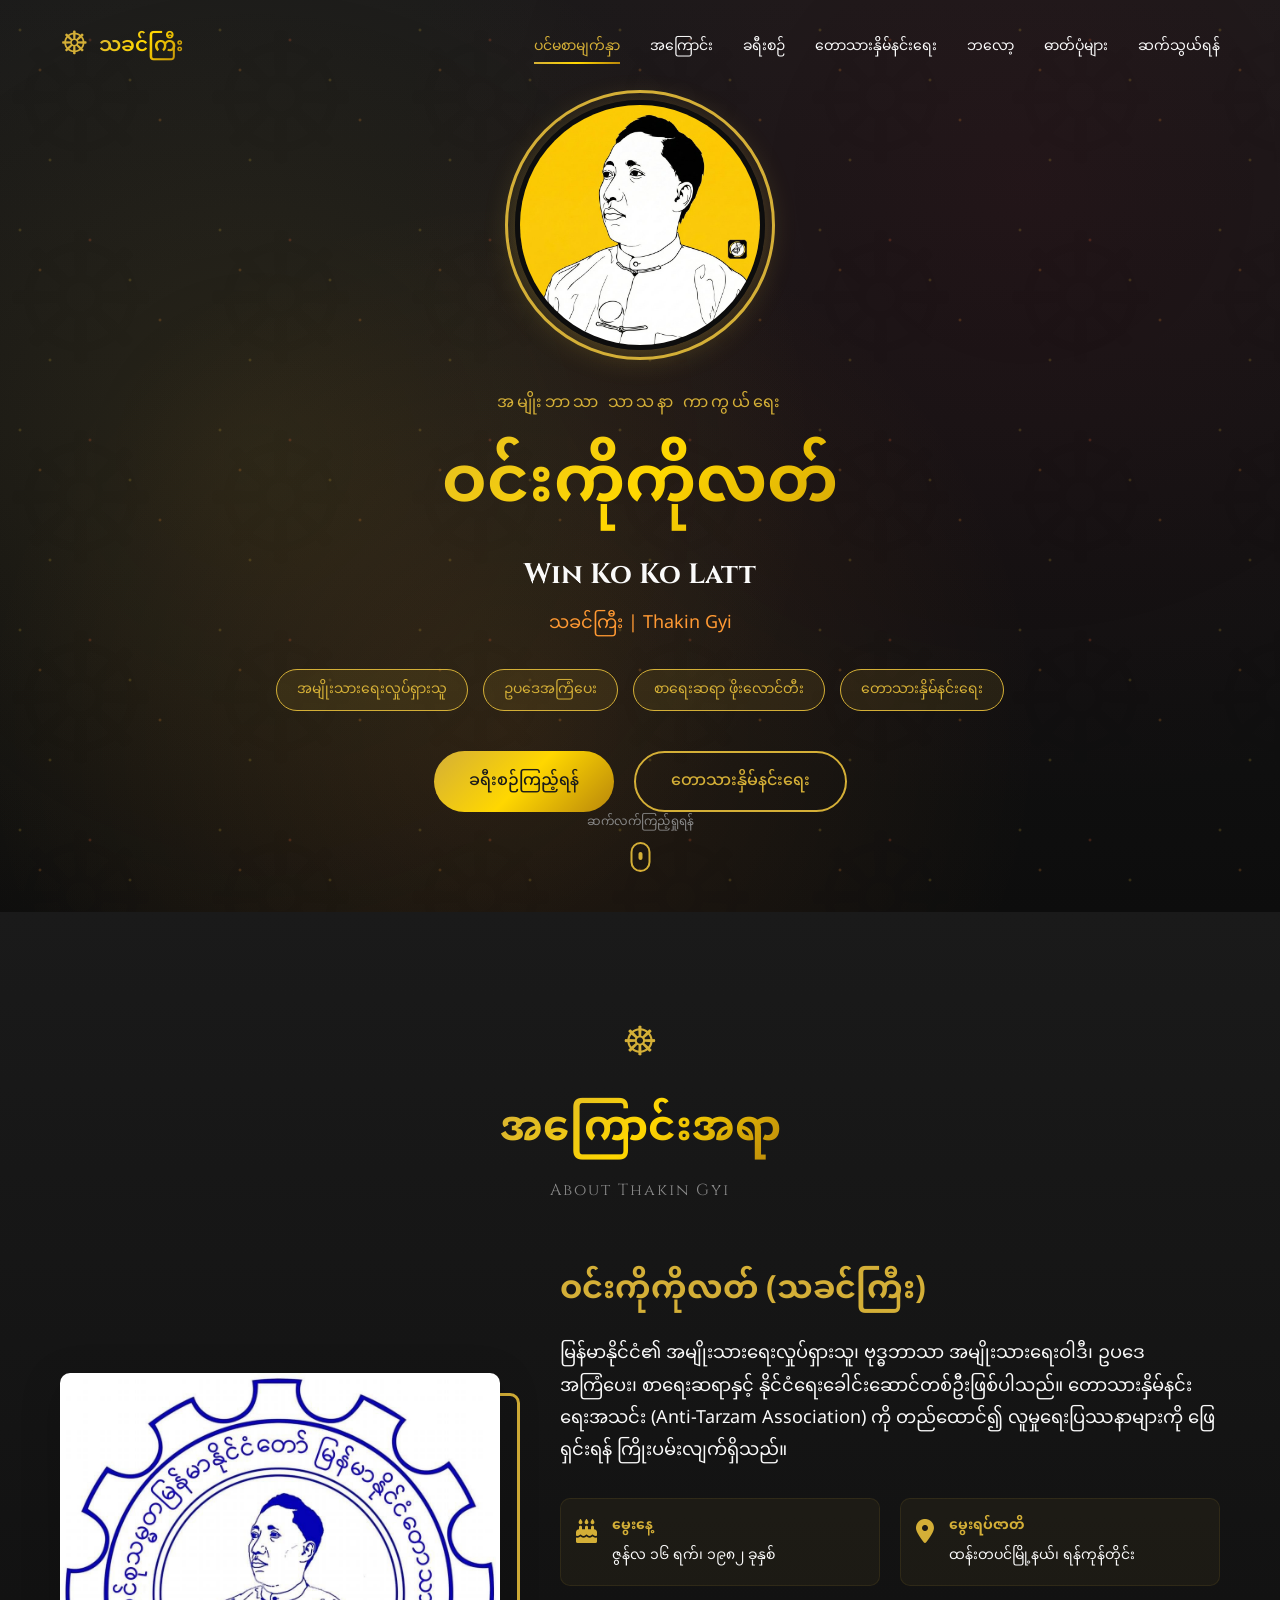
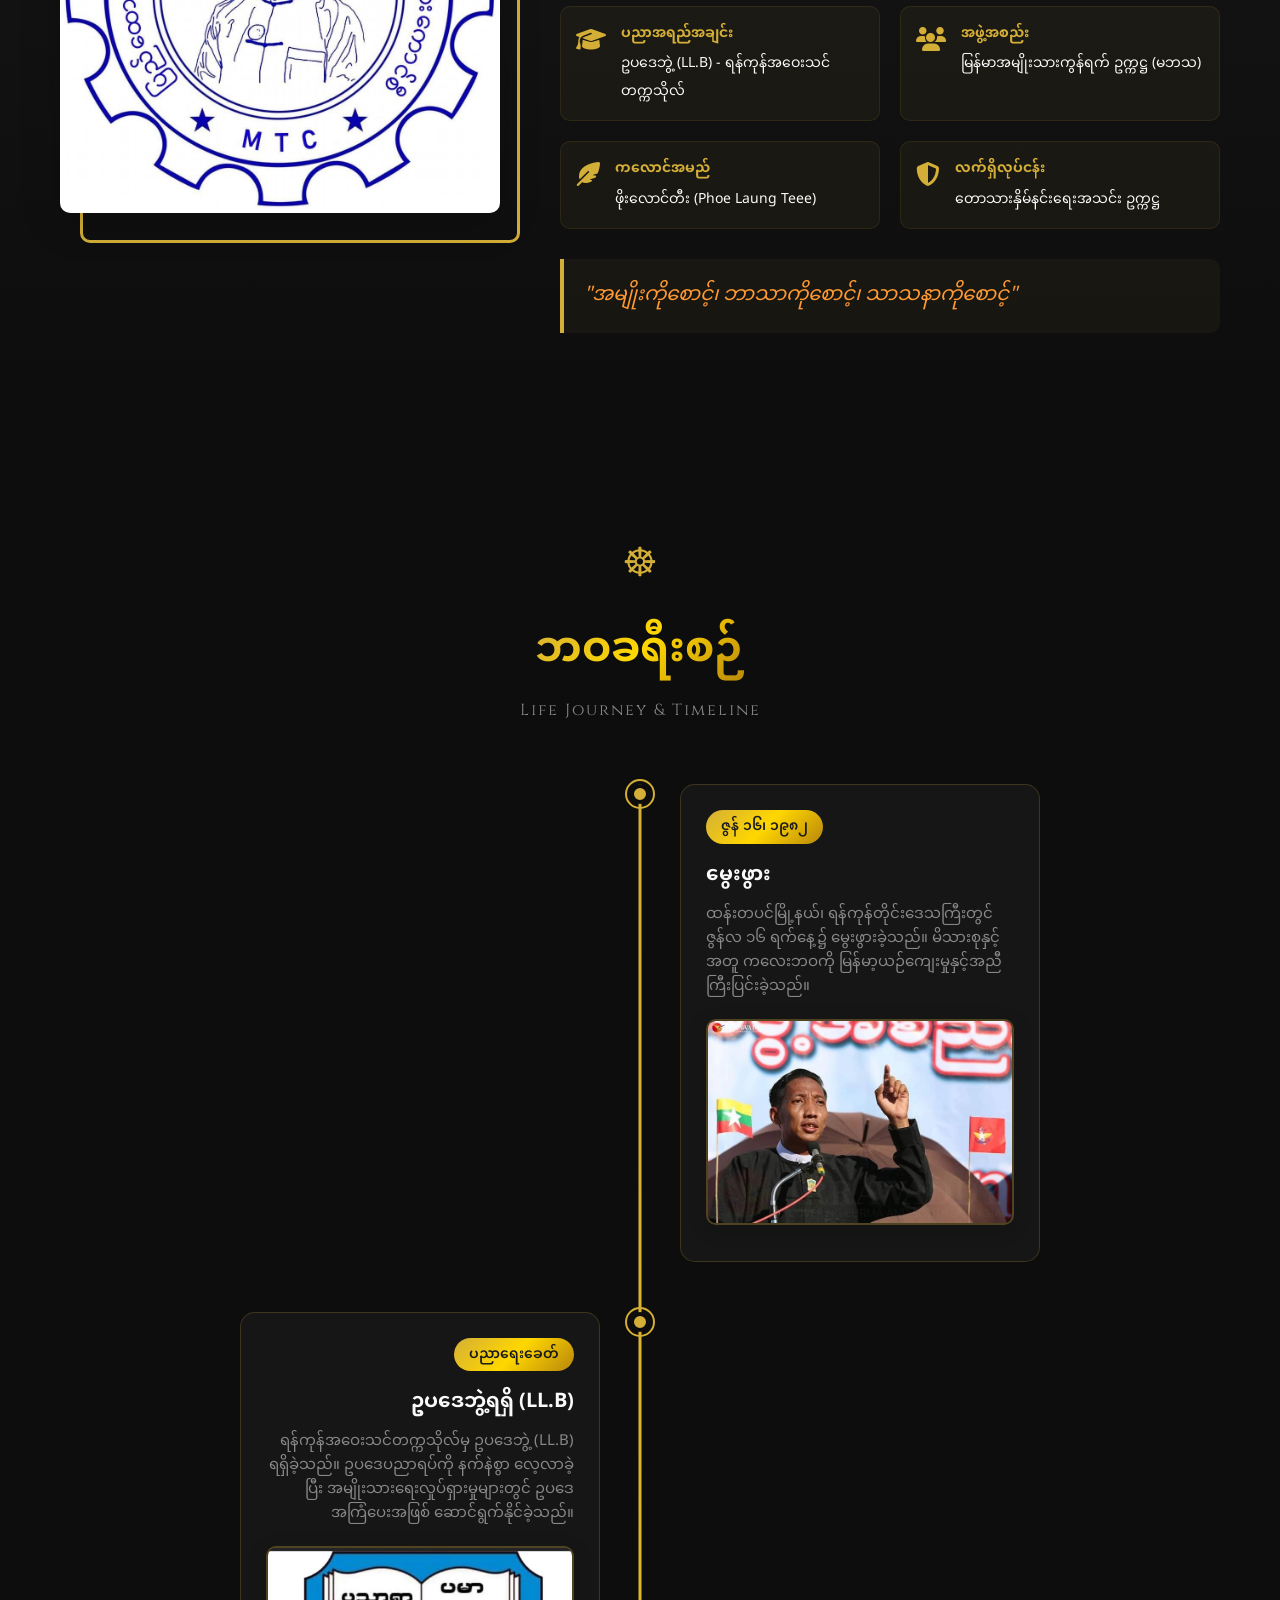
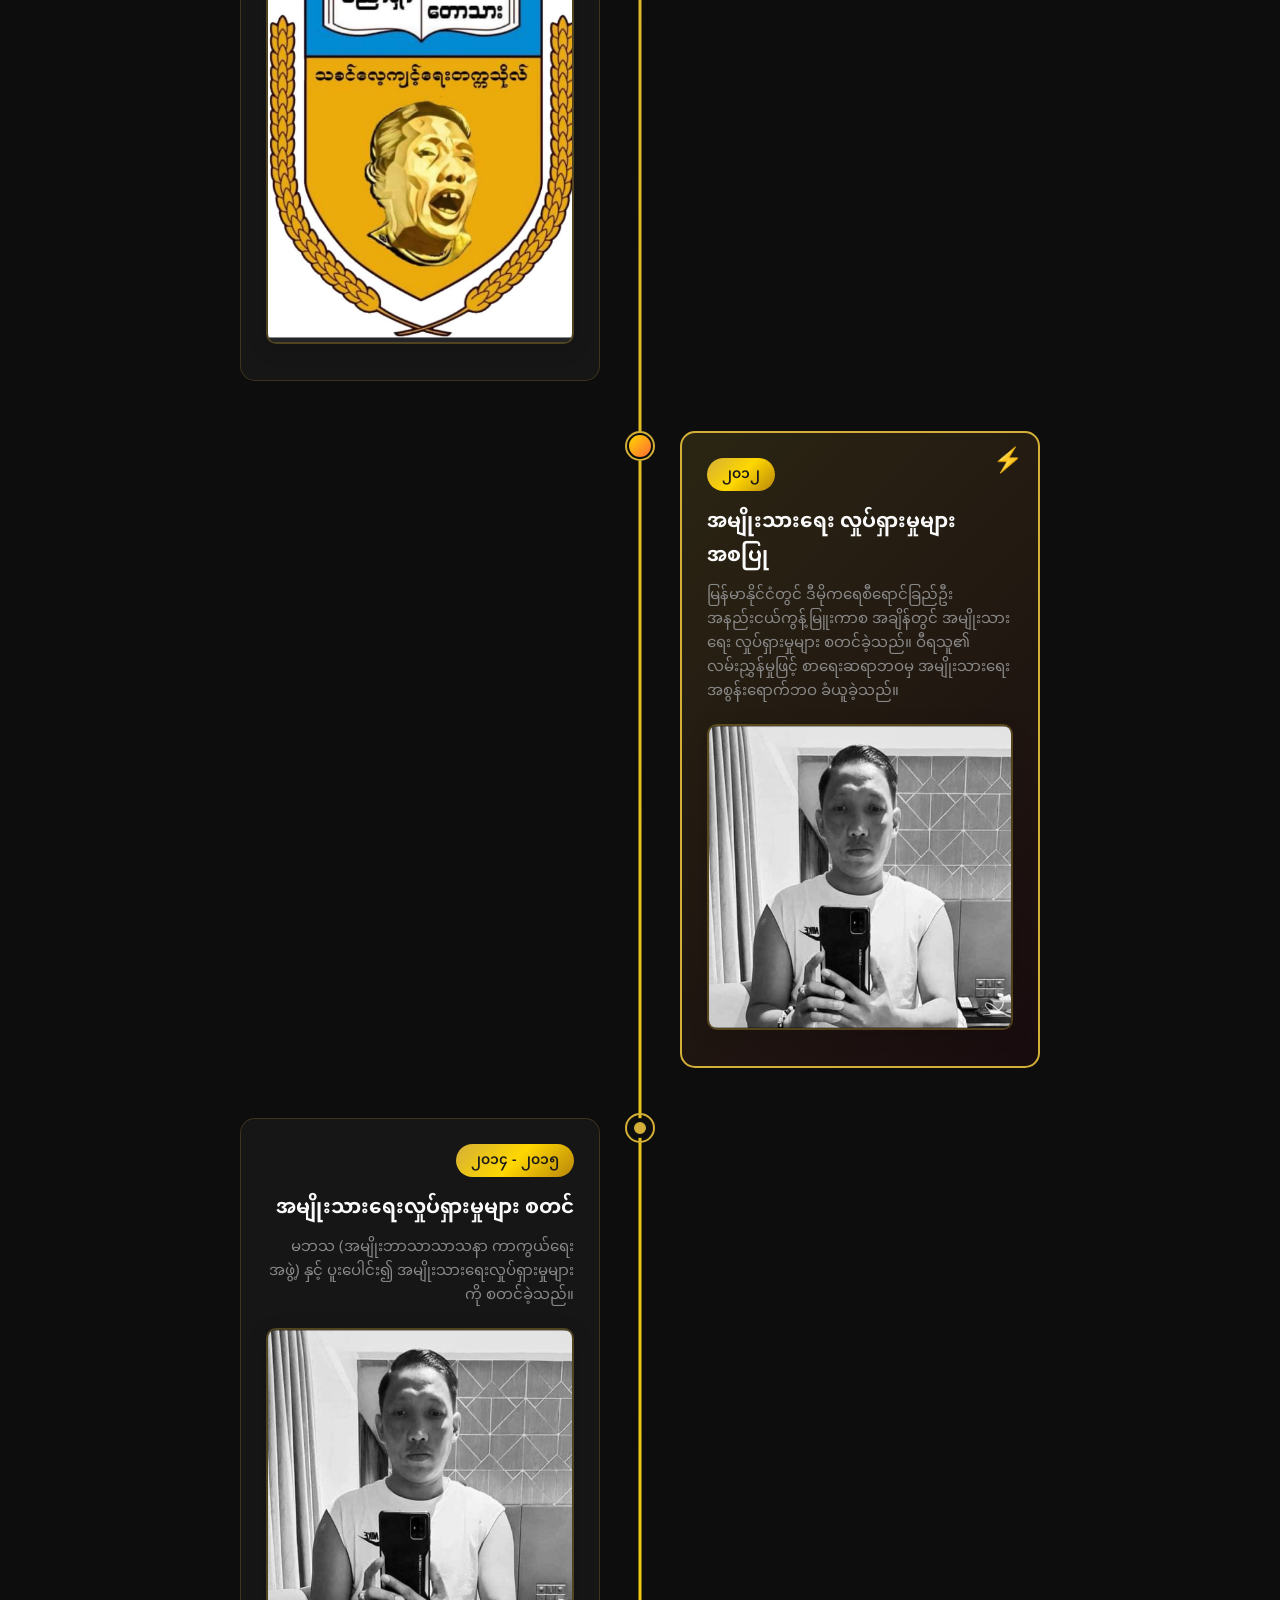
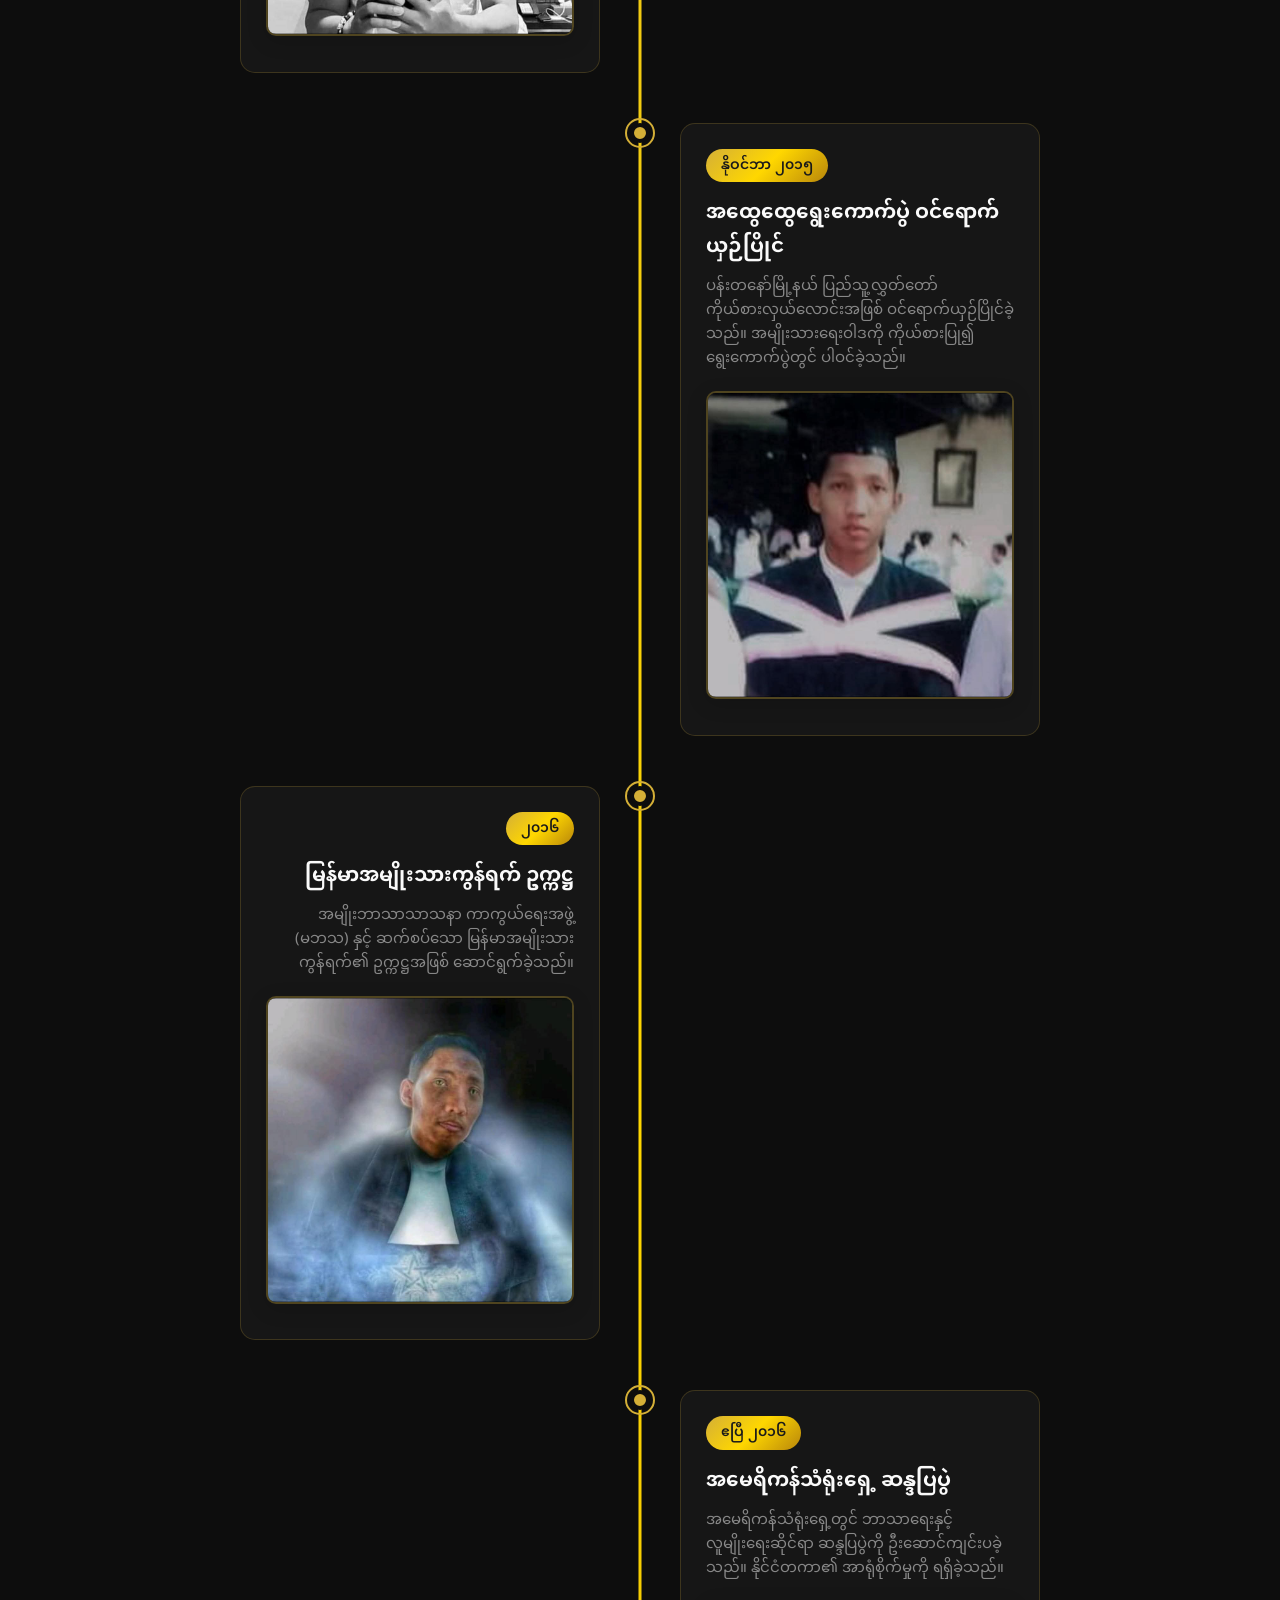
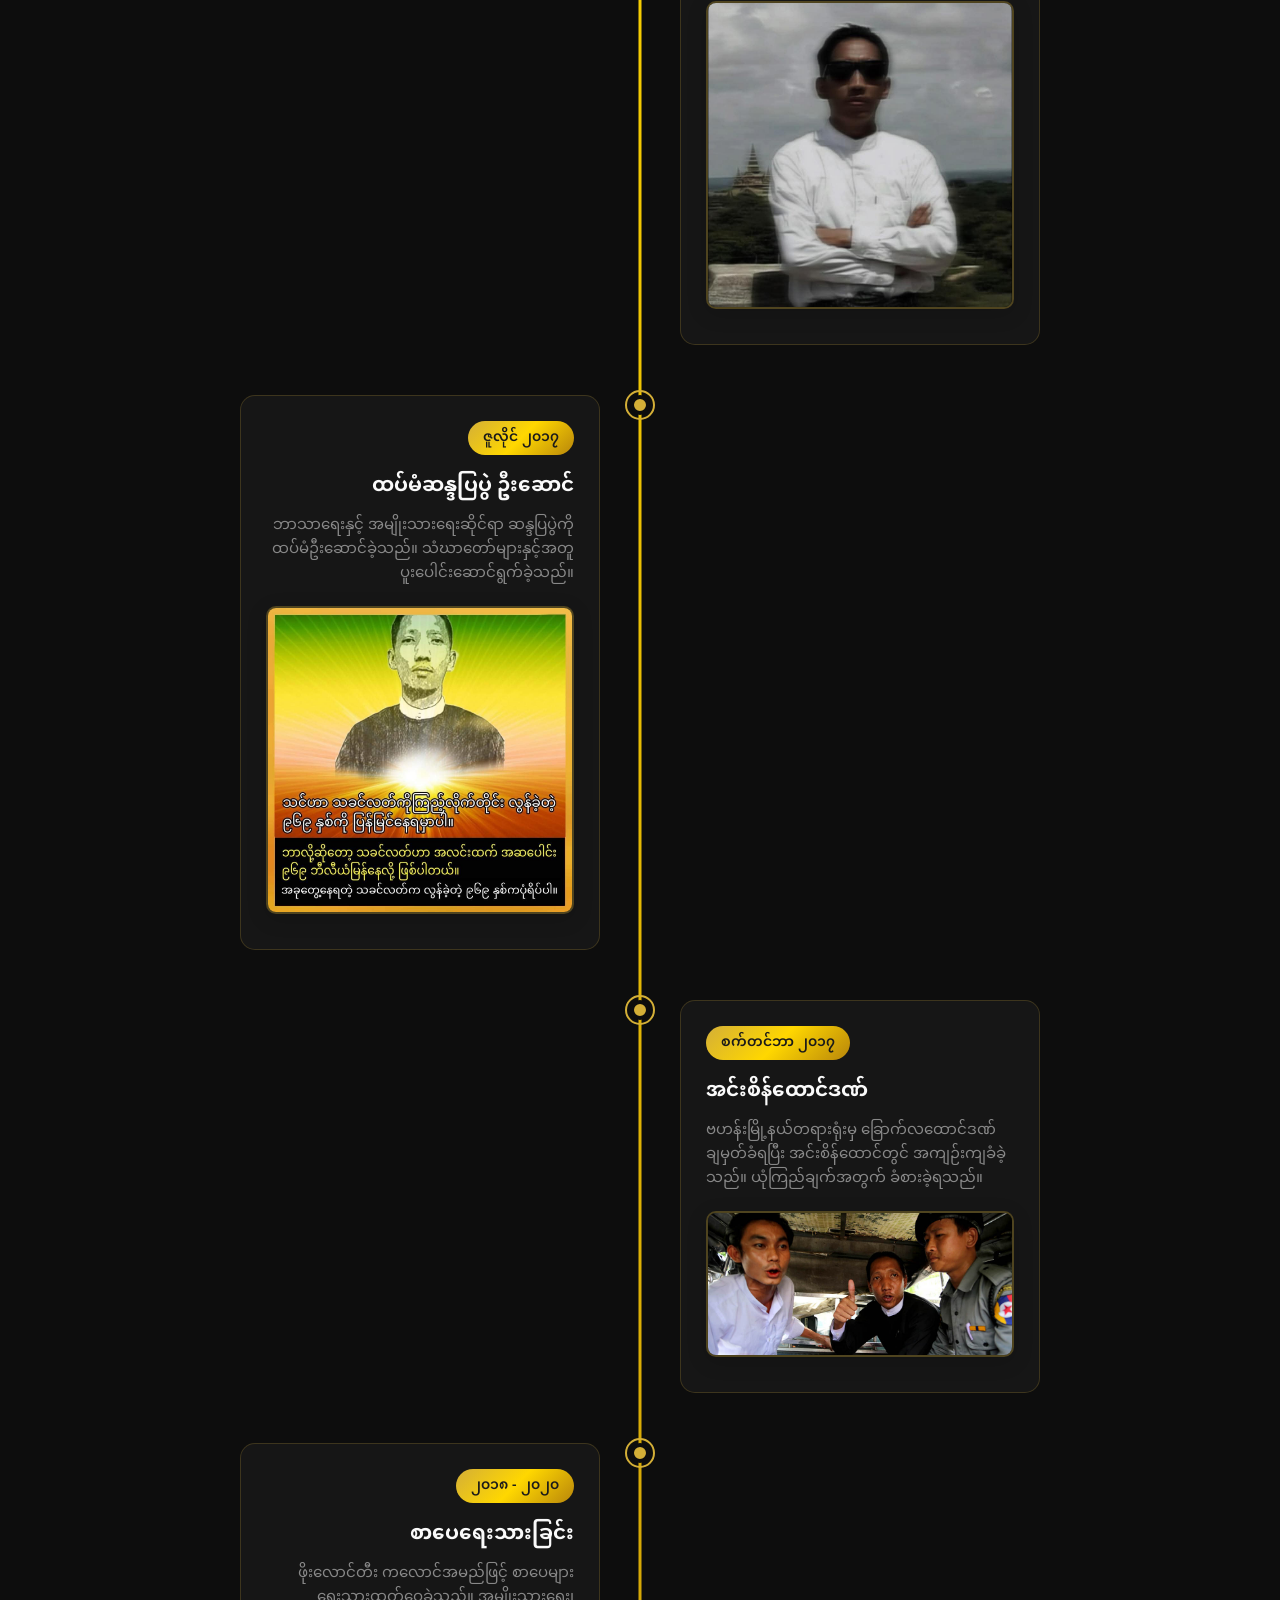
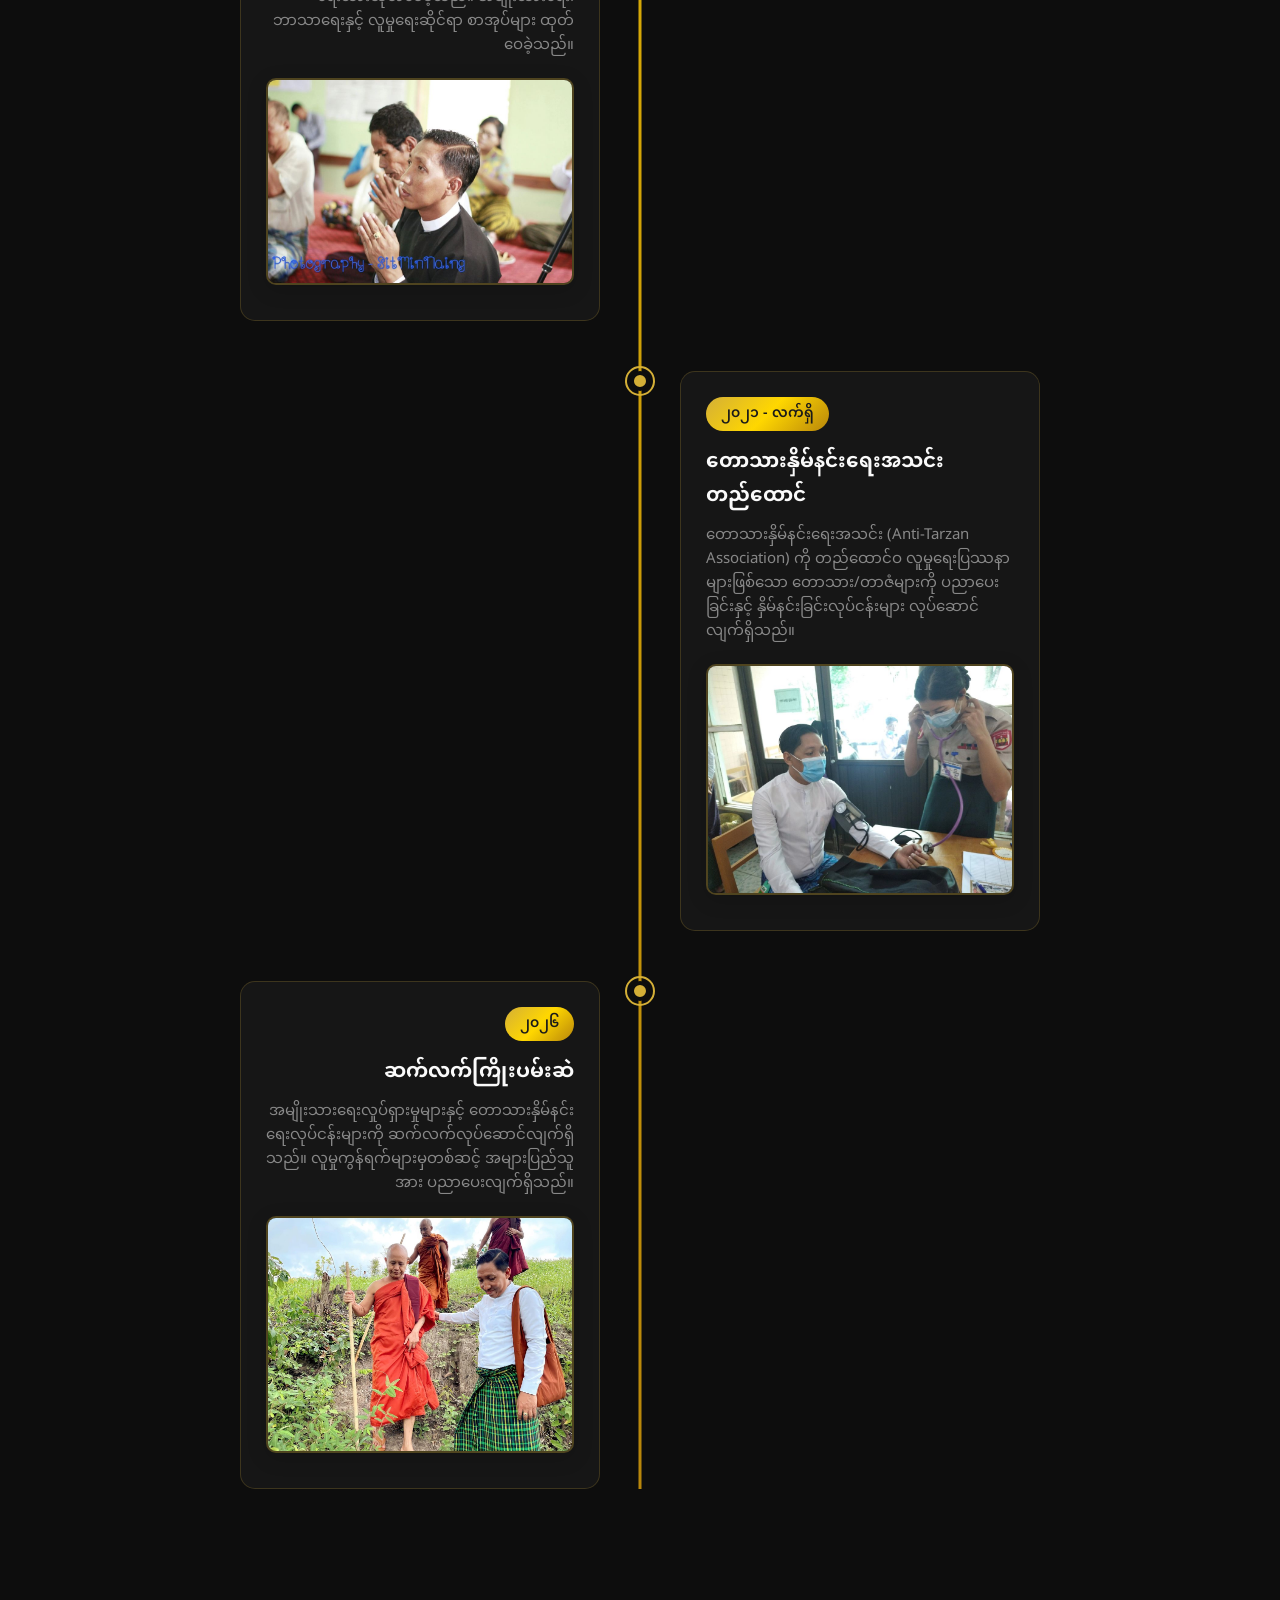
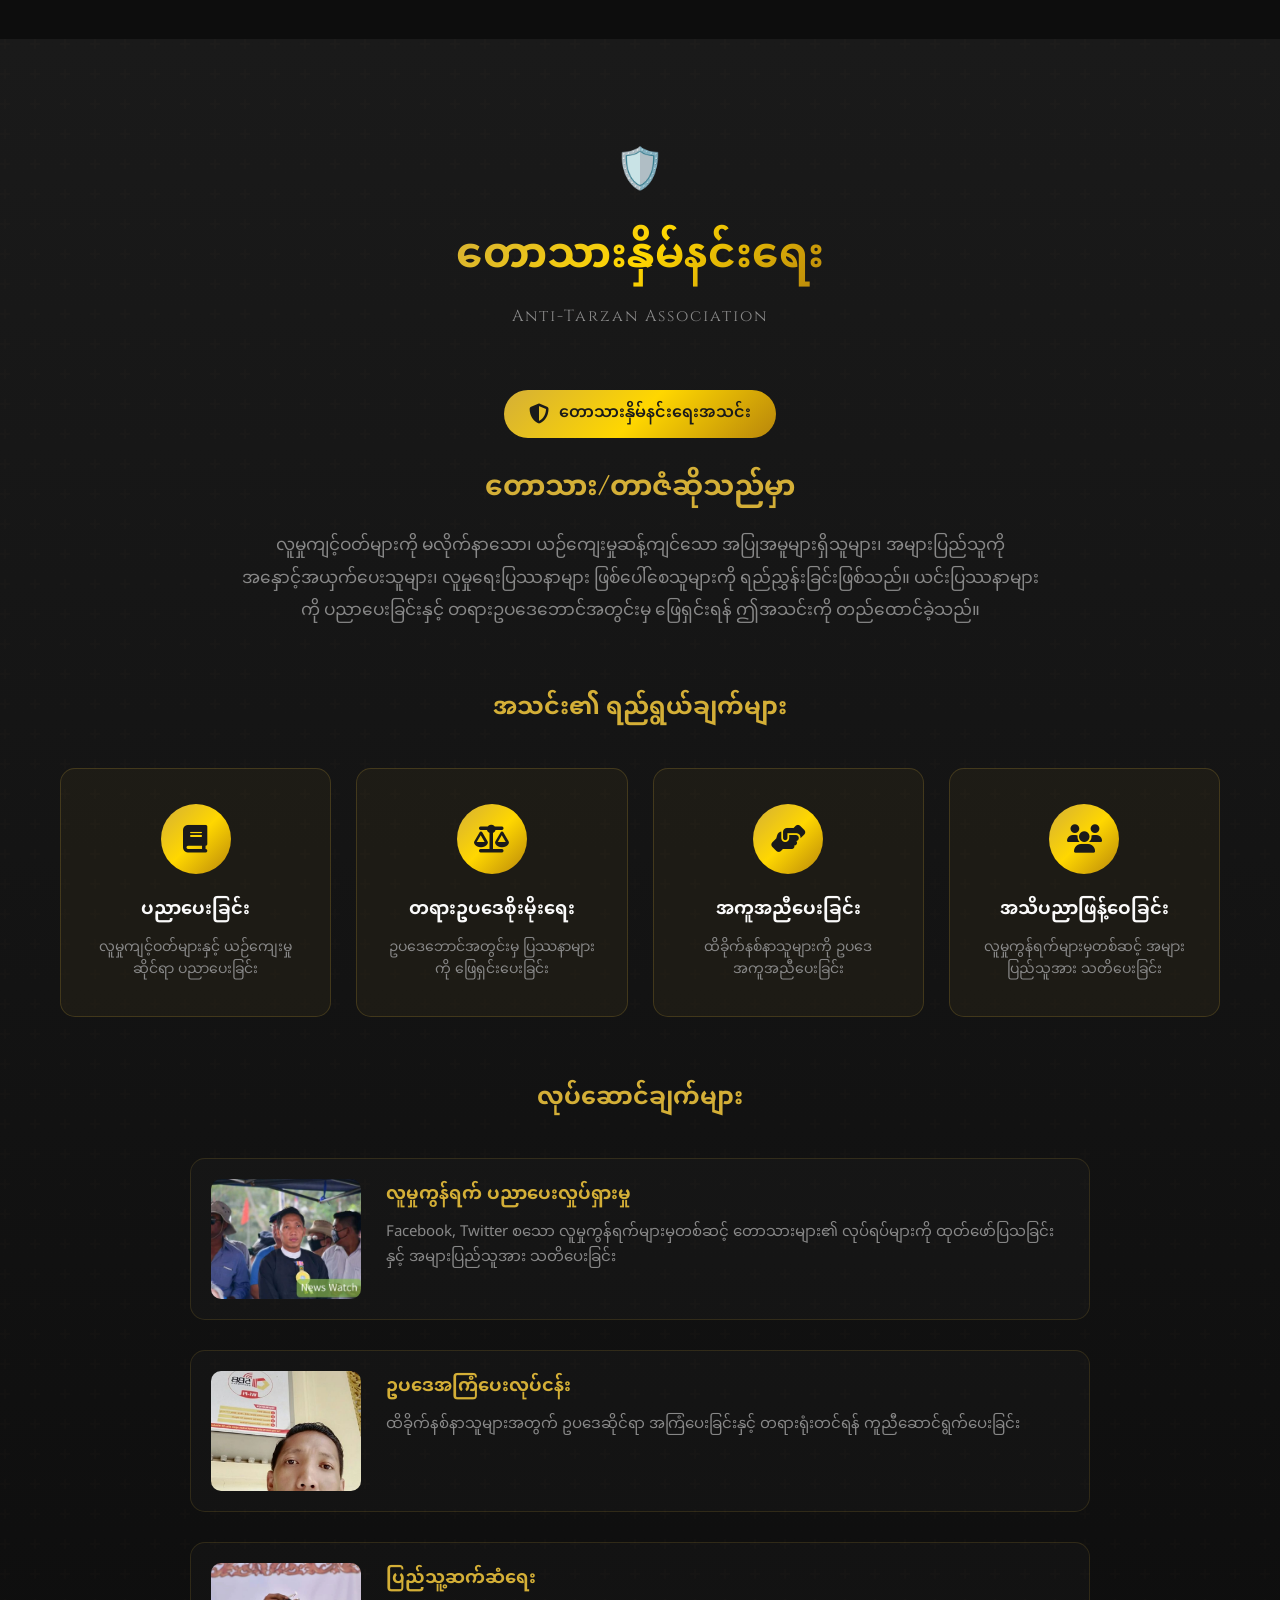
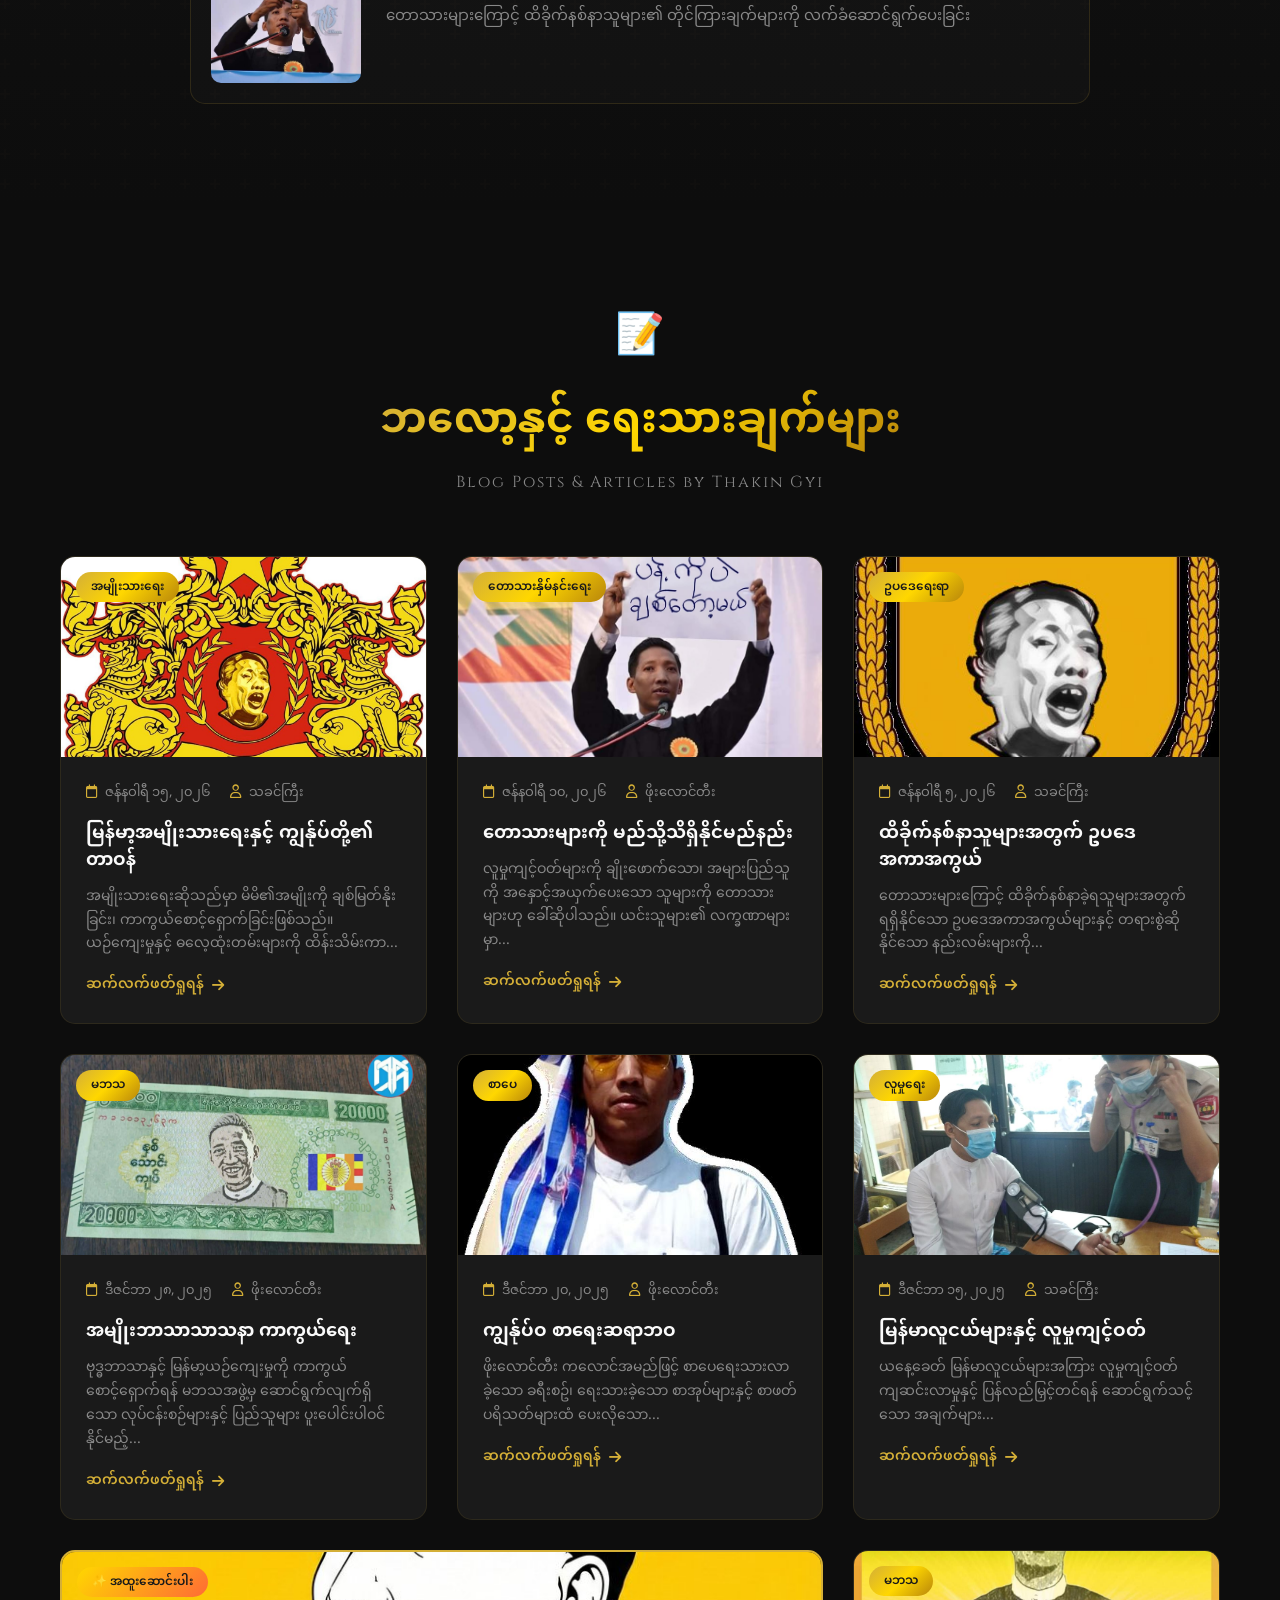
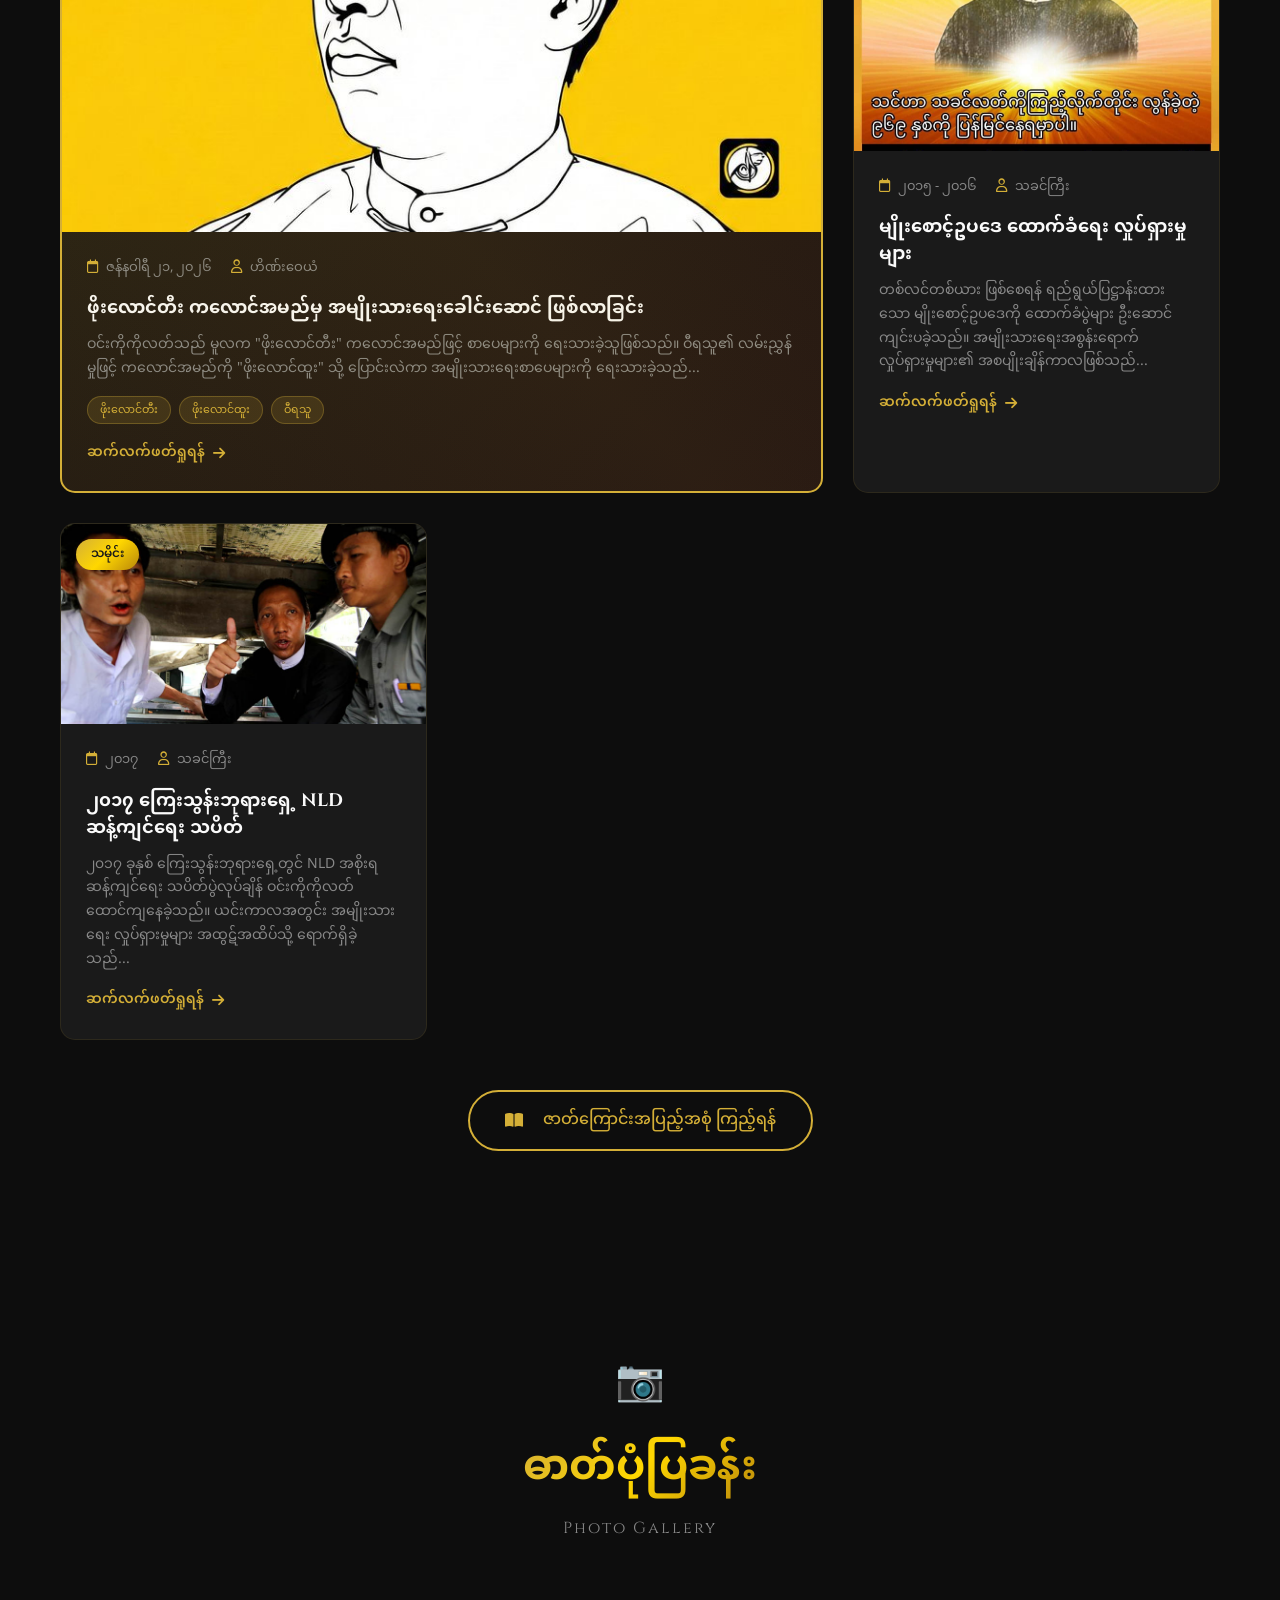
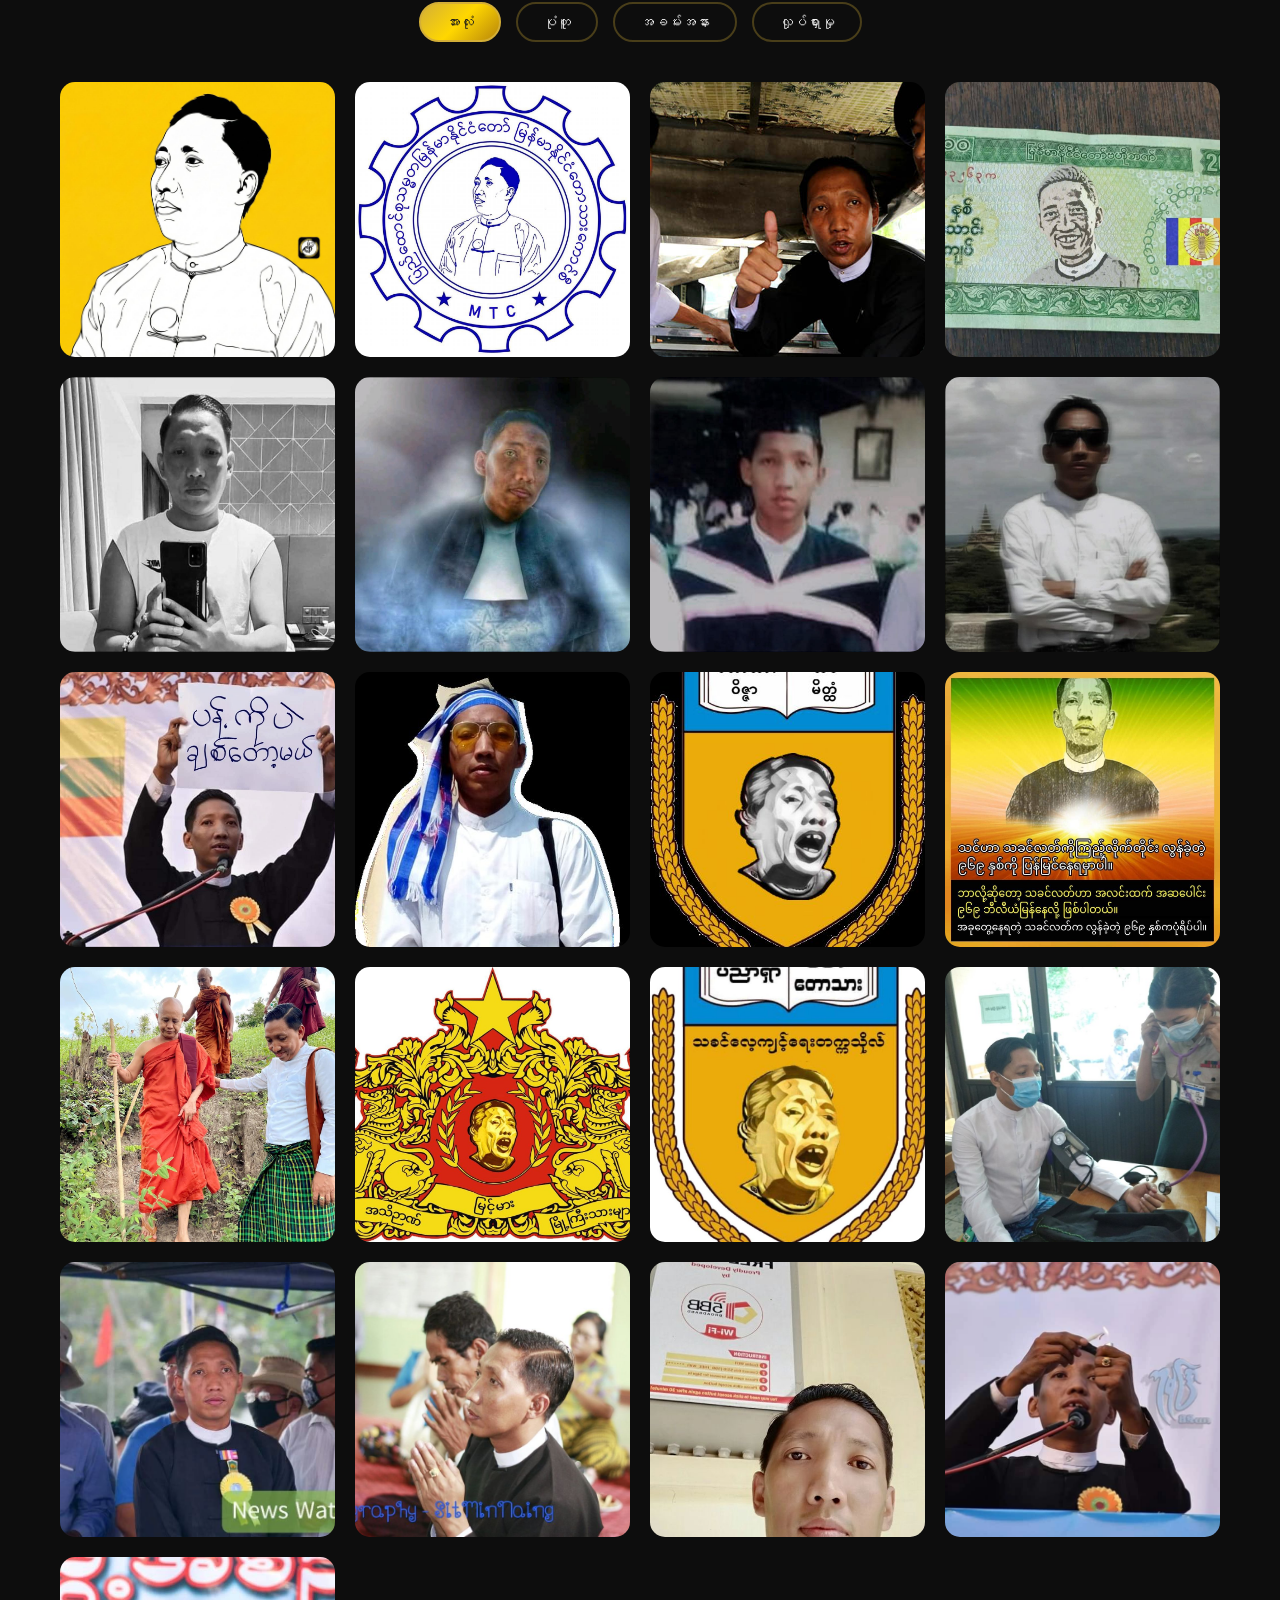
==== index.html @ 66bceae8 "Add new blog posts, timeline entry about 2012 nationalist movement, and enhanced UI animations" ====
<!DOCTYPE html>
<html lang="my">
<head>
    <meta charset="UTF-8">
    <meta name="viewport" content="width=device-width, initial-scale=1.0">
    <title>Win Ko Ko Latt | ဝင်းကိုကိုလတ် - သခင်ကြီး | winkokolatt.me</title>
    <meta name="description" content="Win Ko Ko Latt (သခင်ကြီး) - Myanmar Nationalist Activist, Legal Advisor, Writer & Political Leader. Chairman of Myanmar National Network. တောသားနှိမ်နင်းရေးအသင်း ဥက္ကဋ္ဌ">
    <meta name="keywords" content="Win Ko Ko Latt, ဝင်းကိုကိုလတ်, သခင်ကြီး, Thakin Gyi, မဘသ, Ma Ba Tha, Myanmar Nationalist, တောသားနှိမ်နင်းရေး, Anti-Tarzam, ဖိုးလောင်တီး">
    <meta name="author" content="Win Ko Ko Latt">
    
    <!-- Open Graph / Facebook / Messenger -->
    <meta property="og:type" content="website">
    <meta property="og:url" content="https://winkokolatt.me/">
    <meta property="og:title" content="Win Ko Ko Latt | ဝင်းကိုကိုလတ် - သခင်ကြီး">
    <meta property="og:description" content="Myanmar Nationalist Activist, Legal Advisor, Writer & Political Leader. တောသားနှိမ်နင်းရေးအသင်း ဥက္ကဋ္ဌ">
    <meta property="og:image" content="https://winkokolatt.me/images/og-image.jpg">
    <meta property="og:image:width" content="1200">
    <meta property="og:image:height" content="630">
    <meta property="og:image:alt" content="Win Ko Ko Latt - သခင်ကြီး">
    <meta property="og:site_name" content="Win Ko Ko Latt Official Website">
    <meta property="og:locale" content="my_MM">
    
    <!-- Twitter Card -->
    <meta name="twitter:card" content="summary_large_image">
    <meta name="twitter:url" content="https://winkokolatt.me/">
    <meta name="twitter:title" content="Win Ko Ko Latt | ဝင်းကိုကိုလတ် - သခင်ကြီး">
    <meta name="twitter:description" content="Myanmar Nationalist Activist, Legal Advisor, Writer & Political Leader">
    <meta name="twitter:image" content="https://winkokolatt.me/images/og-image.jpg">
    <meta name="twitter:creator" content="@Win_Ko_Ko_Latt">
    
    <!-- WhatsApp / Telegram specific -->
    <meta property="og:image:type" content="image/jpeg">
    <meta itemprop="image" content="https://winkokolatt.me/images/og-image.jpg">
    
    <!-- Additional SEO -->
    <link rel="canonical" href="https://winkokolatt.me">
    <meta name="robots" content="index, follow">
    <meta name="theme-color" content="#D4AF37">
    <meta name="msapplication-TileColor" content="#D4AF37">
    
    <!-- Preconnect for performance -->
    <link rel="preconnect" href="https://fonts.googleapis.com">
    <link rel="preconnect" href="https://fonts.gstatic.com" crossorigin>
    <link rel="preconnect" href="https://cdnjs.cloudflare.com">
    
    <!-- DNS Prefetch -->
    <link rel="dns-prefetch" href="https://fonts.googleapis.com">
    <link rel="dns-prefetch" href="https://cdnjs.cloudflare.com">
    
    <!-- Fonts & Styles -->
    <link href="https://fonts.googleapis.com/css2?family=Cinzel:wght@400;600;700&family=Noto+Sans+Myanmar:wght@300;400;500;600;700&display=swap" rel="stylesheet">
    <link rel="stylesheet" href="https://cdnjs.cloudflare.com/ajax/libs/font-awesome/6.5.1/css/all.min.css">
    <link rel="stylesheet" href="css/style.css">
    
    <!-- Favicon -->
    <link rel="icon" type="image/jpeg" href="images/webprofilepicture-optimized.jpg">
    <link rel="apple-touch-icon" href="images/webprofilepicture-optimized.jpg">
</head>
<body>
    <!-- Preloader -->
    <div id="preloader">
        <div class="loader">
            <div class="dhamma-wheel"></div>
            <p class="loader-text">မဘသ</p>
        </div>
    </div>

    <!-- Navigation -->
    <nav class="navbar" id="navbar">
        <div class="nav-container">
            <a href="#home" class="nav-logo">
                <span class="logo-icon">☸</span>
                <span class="logo-text">သခင်ကြီး</span>
            </a>
            <div class="nav-menu" id="nav-menu">
                <a href="#home" class="nav-link active">ပင်မစာမျက်နှာ</a>
                <a href="#about" class="nav-link">အကြောင်း</a>
                <a href="#journey" class="nav-link">ခရီးစဉ်</a>
                <a href="#antitarzan" class="nav-link">တောသားနှိမ်နင်းရေး</a>
                <a href="#blog" class="nav-link">ဘလော့</a>
                <a href="#gallery" class="nav-link">ဓာတ်ပုံများ</a>
                <a href="#contact" class="nav-link">ဆက်သွယ်ရန်</a>
            </div>
            <div class="nav-toggle" id="nav-toggle">
                <span></span>
                <span></span>
                <span></span>
            </div>
        </div>
    </nav>

    <!-- Hero Section -->
    <section class="hero" id="home">
        <div class="hero-bg-pattern"></div>
        <div class="hero-overlay"></div>
        <div class="hero-content">
            <div class="hero-image-container" data-aos="zoom-in">
                <div class="hero-image-border"></div>
                <img src="images/webprofilepicture-optimized.jpg" alt="Win Ko Ko Latt - သခင်ကြီး" class="hero-image" width="800" height="800">
            </div>
            <div class="hero-text" data-aos="fade-up">
                <p class="hero-subtitle">အမျိုးဘာသာ သာသနာ ကာကွယ်ရေး</p>
                <h1 class="hero-title">ဝင်းကိုကိုလတ်</h1>
                <h2 class="hero-name-en">Win Ko Ko Latt</h2>
                <p class="hero-tagline">သခင်ကြီး | Thakin Gyi</p>
                <div class="hero-roles">
                    <span class="role-badge">အမျိုးသားရေးလှုပ်ရှားသူ</span>
                    <span class="role-badge">ဥပဒေအကြံပေး</span>
                    <span class="role-badge">စာရေးဆရာ ဖိုးလောင်တီး</span>
                    <span class="role-badge">တောသားနှိမ်နင်းရေး</span>
                </div>
                <div class="hero-cta">
                    <a href="#journey" class="btn btn-primary">ခရီးစဉ်ကြည့်ရန်</a>
                    <a href="#antitarzan" class="btn btn-secondary">တောသားနှိမ်နင်းရေး</a>
                </div>
            </div>
        </div>
        <div class="scroll-indicator">
            <span class="scroll-text">ဆက်လက်ကြည့်ရှုရန်</span>
            <div class="scroll-arrow"></div>
        </div>
    </section>

    <!-- About Section -->
    <section class="section about-section" id="about">
        <div class="container">
            <div class="section-header" data-aos="fade-up">
                <span class="section-icon">☸</span>
                <h2 class="section-title">အကြောင်းအရာ</h2>
                <p class="section-subtitle">About Thakin Gyi</p>
            </div>
            <div class="about-content">
                <div class="about-image" data-aos="fade-right">
                    <img src="images/IMG_3268.JPG" loading="lazy" alt="Win Ko Ko Latt Portrait" loading="lazy">
                    <div class="about-image-decoration"></div>
                </div>
                <div class="about-text" data-aos="fade-left">
                    <h3>ဝင်းကိုကိုလတ် (သခင်ကြီး)</h3>
                    <p class="about-intro">
                        မြန်မာနိုင်ငံ၏ အမျိုးသားရေးလှုပ်ရှားသူ၊ ဗုဒ္ဓဘာသာ အမျိုးသားရေးဝါဒီ၊ 
                        ဥပဒေအကြံပေး၊ စာရေးဆရာနှင့် နိုင်ငံရေးခေါင်းဆောင်တစ်ဦးဖြစ်ပါသည်။
                        တောသားနှိမ်နင်းရေးအသင်း (Anti-Tarzam Association) ကို တည်ထောင်၍ လူမှုရေးပြဿနာများကို ဖြေရှင်းရန် ကြိုးပမ်းလျက်ရှိသည်။
                    </p>
                    <div class="about-details">
                        <div class="detail-item">
                            <i class="fas fa-birthday-cake"></i>
                            <div>
                                <strong>မွေးနေ့</strong>
                                <span>ဇွန်လ ၁၆ ရက်၊ ၁၉၈၂ ခုနှစ်</span>
                            </div>
                        </div>
                        <div class="detail-item">
                            <i class="fas fa-map-marker-alt"></i>
                            <div>
                                <strong>မွေးရပ်ဇာတိ</strong>
                                <span>ထန်းတပင်မြို့နယ်၊ ရန်ကုန်တိုင်း</span>
                            </div>
                        </div>
                        <div class="detail-item">
                            <i class="fas fa-graduation-cap"></i>
                            <div>
                                <strong>ပညာအရည်အချင်း</strong>
                                <span>ဥပဒေဘွဲ့ (LL.B) - ရန်ကုန်အဝေးသင်တက္ကသိုလ်</span>
                            </div>
                        </div>
                        <div class="detail-item">
                            <i class="fas fa-users"></i>
                            <div>
                                <strong>အဖွဲ့အစည်း</strong>
                                <span>မြန်မာအမျိုးသားကွန်ရက် ဥက္ကဋ္ဌ (မဘသ)</span>
                            </div>
                        </div>
                        <div class="detail-item">
                            <i class="fas fa-feather-alt"></i>
                            <div>
                                <strong>ကလောင်အမည်</strong>
                                <span>ဖိုးလောင်တီး (Phoe Laung Teee)</span>
                            </div>
                        </div>
                        <div class="detail-item">
                            <i class="fas fa-shield-alt"></i>
                            <div>
                                <strong>လက်ရှိလုပ်ငန်း</strong>
                                <span>တောသားနှိမ်နင်းရေးအသင်း ဥက္ကဋ္ဌ</span>
                            </div>
                        </div>
                    </div>
                    <div class="about-quote">
                        <blockquote>
                            "အမျိုးကိုစောင့်၊ ဘာသာကိုစောင့်၊ သာသနာကိုစောင့်"
                        </blockquote>
                    </div>
                </div>
            </div>
        </div>
    </section>

    <!-- Journey Timeline Section -->
    <section class="section journey-section" id="journey">
        <div class="container">
            <div class="section-header" data-aos="fade-up">
                <span class="section-icon">☸</span>
                <h2 class="section-title">ဘဝခရီးစဉ်</h2>
                <p class="section-subtitle">Life Journey & Timeline</p>
            </div>
            <div class="timeline">
                <div class="timeline-item" data-aos="fade-up">
                    <div class="timeline-marker"></div>
                    <div class="timeline-content">
                        <span class="timeline-date">ဇွန် ၁၆၊ ၁၉၈၂</span>
                        <h3>မွေးဖွား</h3>
                        <p>ထန်းတပင်မြို့နယ်၊ ရန်ကုန်တိုင်းဒေသကြီးတွင် ဇွန်လ ၁၆ ရက်နေ့၌ မွေးဖွားခဲ့သည်။ မိသားစုနှင့်အတူ ကလေးဘဝကို မြန်မာ့ယဉ်ကျေးမှုနှင့်အညီ ကြီးပြင်းခဲ့သည်။</p>
                        <img src="images/IMG_7215.jpg" loading="lazy" alt="Early Life" class="timeline-image">
                    </div>
                </div>
                <div class="timeline-item" data-aos="fade-up" data-aos-delay="100">
                    <div class="timeline-marker"></div>
                    <div class="timeline-content">
                        <span class="timeline-date">ပညာရေးခေတ်</span>
                        <h3>ဥပဒေဘွဲ့ရရှိ (LL.B)</h3>
                        <p>ရန်ကုန်အဝေးသင်တက္ကသိုလ်မှ ဥပဒေဘွဲ့ (LL.B) ရရှိခဲ့သည်။ ဥပဒေပညာရပ်ကို နက်နဲစွာ လေ့လာခဲ့ပြီး အမျိုးသားရေးလှုပ်ရှားမှုများတွင် ဥပဒေအကြံပေးအဖြစ် ဆောင်ရွက်နိုင်ခဲ့သည်။</p>
                        <img src="images/IMG_6973.JPG" loading="lazy" alt="Education" class="timeline-image">
                    </div>
                </div>
                <div class="timeline-item timeline-highlight" data-aos="fade-up" data-aos-delay="125">
                    <div class="timeline-marker timeline-marker-special"></div>
                    <div class="timeline-content timeline-content-special">
                        <span class="timeline-date">၂၀၁၂</span>
                        <h3>အမျိုးသားရေး လှုပ်ရှားမှုများ အစပြု</h3>
                        <p>မြန်မာနိုင်ငံတွင် ဒီမိုကရေစီရောင်ခြည်ဦး အနည်းငယ်ကွန့်မြူးကာစ အချိန်တွင် အမျိုးသားရေး လှုပ်ရှားမှုများ စတင်ခဲ့သည်။ ဝီရသူ၏ လမ်းညွှန်မှုဖြင့် စာရေးဆရာဘဝမှ အမျိုးသားရေး အစွန်းရောက်ဘဝ ခံယူခဲ့သည်။</p>
                        <img src="images/FB_IMG_1769003455770.jpg" loading="lazy" alt="2012 Nationalist Movement Start" class="timeline-image">
                    </div>
                </div>
                <div class="timeline-item" data-aos="fade-up" data-aos-delay="150">
                    <div class="timeline-marker"></div>
                    <div class="timeline-content">
                        <span class="timeline-date">၂၀၁၄ - ၂၀၁၅</span>
                        <h3>အမျိုးသားရေးလှုပ်ရှားမှုများ စတင်</h3>
                        <p>မဘသ (အမျိုးဘာသာသာသနာ ကာကွယ်ရေးအဖွဲ့) နှင့် ပူးပေါင်း၍ အမျိုးသားရေးလှုပ်ရှားမှုများကို စတင်ခဲ့သည်။</p>
                        <img src="images/FB_IMG_1769003455770.jpg" loading="lazy" alt="Nationalist Movement Start" class="timeline-image">
                    </div>
                </div>
                <div class="timeline-item" data-aos="fade-up" data-aos-delay="200">
                    <div class="timeline-marker"></div>
                    <div class="timeline-content">
                        <span class="timeline-date">နိုဝင်ဘာ ၂၀၁၅</span>
                        <h3>အထွေထွေရွေးကောက်ပွဲ ဝင်ရောက်ယှဉ်ပြိုင်</h3>
                        <p>ပန်းတနော်မြို့နယ် ပြည်သူ့လွှတ်တော်ကိုယ်စားလှယ်လောင်းအဖြစ် ဝင်ရောက်ယှဉ်ပြိုင်ခဲ့သည်။ အမျိုးသားရေးဝါဒကို ကိုယ်စားပြု၍ ရွေးကောက်ပွဲတွင် ပါဝင်ခဲ့သည်။</p>
                        <img src="images/FB_IMG_1769003467445.jpg" loading="lazy" alt="2015 Election" class="timeline-image">
                    </div>
                </div>
                <div class="timeline-item" data-aos="fade-up" data-aos-delay="250">
                    <div class="timeline-marker"></div>
                    <div class="timeline-content">
                        <span class="timeline-date">၂၀၁၆</span>
                        <h3>မြန်မာအမျိုးသားကွန်ရက် ဥက္ကဋ္ဌ</h3>
                        <p>အမျိုးဘာသာသာသနာ ကာကွယ်ရေးအဖွဲ့ (မဘသ) နှင့် ဆက်စပ်သော မြန်မာအမျိုးသားကွန်ရက်၏ ဥက္ကဋ္ဌအဖြစ် ဆောင်ရွက်ခဲ့သည်။</p>
                        <img src="images/FB_IMG_1769003462498.jpg" loading="lazy" alt="Myanmar National Network" class="timeline-image">
                    </div>
                </div>
                <div class="timeline-item" data-aos="fade-up" data-aos-delay="300">
                    <div class="timeline-marker"></div>
                    <div class="timeline-content">
                        <span class="timeline-date">ဧပြီ ၂၀၁၆</span>
                        <h3>အမေရိကန်သံရုံးရှေ့ ဆန္ဒပြပွဲ</h3>
                        <p>အမေရိကန်သံရုံးရှေ့တွင် ဘာသာရေးနှင့် လူမျိုးရေးဆိုင်ရာ ဆန္ဒပြပွဲကို ဦးဆောင်ကျင်းပခဲ့သည်။ နိုင်ငံတကာ၏ အာရုံစိုက်မှုကို ရရှိခဲ့သည်။</p>
                        <img src="images/FB_IMG_1769003473226.jpg" loading="lazy" alt="US Embassy Protest" class="timeline-image">
                    </div>
                </div>
                <div class="timeline-item" data-aos="fade-up" data-aos-delay="350">
                    <div class="timeline-marker"></div>
                    <div class="timeline-content">
                        <span class="timeline-date">ဇူလိုင် ၂၀၁၇</span>
                        <h3>ထပ်မံဆန္ဒပြပွဲ ဦးဆောင်</h3>
                        <p>ဘာသာရေးနှင့် အမျိုးသားရေးဆိုင်ရာ ဆန္ဒပြပွဲကို ထပ်မံဦးဆောင်ခဲ့သည်။ သံဃာတော်များနှင့်အတူ ပူးပေါင်းဆောင်ရွက်ခဲ့သည်။</p>
                        <img src="images/IMG_5518.JPG" loading="lazy" alt="2017 Protest" class="timeline-image">
                    </div>
                </div>
                <div class="timeline-item" data-aos="fade-up" data-aos-delay="400">
                    <div class="timeline-marker"></div>
                    <div class="timeline-content">
                        <span class="timeline-date">စက်တင်ဘာ ၂၀၁၇</span>
                        <h3>အင်းစိန်ထောင်ဒဏ်</h3>
                        <p>ဗဟန်းမြို့နယ်တရားရုံးမှ ခြောက်လထောင်ဒဏ်ချမှတ်ခံရပြီး အင်းစိန်ထောင်တွင် အကျဉ်းကျခံခဲ့သည်။ ယုံကြည်ချက်အတွက် ခံစားခဲ့ရသည်။</p>
                        <img src="images/01_win_ko_ko_latt_court_2017.jpg" loading="lazy" alt="Insein Prison 2017" class="timeline-image">
                    </div>
                </div>
                <div class="timeline-item" data-aos="fade-up" data-aos-delay="450">
                    <div class="timeline-marker"></div>
                    <div class="timeline-content">
                        <span class="timeline-date">၂၀၁၈ - ၂၀၂၀</span>
                        <h3>စာပေရေးသားခြင်း</h3>
                        <p>ဖိုးလောင်တီး ကလောင်အမည်ဖြင့် စာပေများ ရေးသားထုတ်ဝေခဲ့သည်။ အမျိုးသားရေး၊ ဘာသာရေးနှင့် လူမှုရေးဆိုင်ရာ စာအုပ်များ ထုတ်ဝေခဲ့သည်။</p>
                        <img src="images/IMG_7166.jpg" loading="lazy" alt="Writing Career" class="timeline-image">
                    </div>
                </div>
                <div class="timeline-item" data-aos="fade-up" data-aos-delay="500">
                    <div class="timeline-marker"></div>
                    <div class="timeline-content">
                        <span class="timeline-date">၂၀၂၁ - လက်ရှိ</span>
                        <h3>တောသားနှိမ်နင်းရေးအသင်း တည်ထောင်</h3>
                        <p>တောသားနှိမ်နင်းရေးအသင်း (Anti-Tarzan Association) ကို တည်ထောင်ဝ လူမှုရေးပြဿနာများဖြစ်သော တောသား/တာဇံများကို ပညာပေးခြင်းနှင့် နှိမ်နင်းခြင်းလုပ်ငန်းများ လုပ်ဆောင်လျက်ရှိသည်။</p>
                        <img src="images/IMG_7086.jpg" loading="lazy" alt="Anti-Tarzam Association" class="timeline-image">
                    </div>
                </div>
                <div class="timeline-item" data-aos="fade-up" data-aos-delay="550">
                    <div class="timeline-marker"></div>
                    <div class="timeline-content">
                        <span class="timeline-date">၂၀၂၆</span>
                        <h3>ဆက်လက်ကြိုးပမ်းဆဲ</h3>
                        <p>အမျိုးသားရေးလှုပ်ရှားမှုများနှင့် တောသားနှိမ်နင်းရေးလုပ်ငန်းများကို ဆက်လက်လုပ်ဆောင်လျက်ရှိသည်။ လူမှုကွန်ရက်များမှတစ်ဆင့် အများပြည်သူအား ပညာပေးလျက်ရှိသည်။</p>
                        <img src="images/IMG_5520.JPG" loading="lazy" alt="Current Activities" class="timeline-image">
                    </div>
                </div>
            </div>
        </div>
    </section>

    <!-- Anti-Tarzam Section -->
    <section class="section antitarzan-section" id="antitarzan">
        <div class="container">
            <div class="section-header" data-aos="fade-up">
                <span class="section-icon">🛡️</span>
                <h2 class="section-title">တောသားနှိမ်နင်းရေး</h2>
                <p class="section-subtitle">Anti-Tarzan Association</p>
            </div>
            <div class="antitarzan-content">
                <div class="antitarzan-intro" data-aos="fade-up">
                    <div class="antitarzan-badge">
                        <i class="fas fa-shield-alt"></i>
                        <span>တောသားနှိမ်နင်းရေးအသင်း</span>
                    </div>
                    <h3>တောသား/တာဇံဆိုသည်မှာ</h3>
                    <p>
                        လူမှုကျင့်ဝတ်များကို မလိုက်နာသော၊ ယဉ်ကျေးမှုဆန့်ကျင်သော အပြုအမူများရှိသူများ၊ 
                        အများပြည်သူကို အနှောင့်အယှက်ပေးသူများ၊ လူမှုရေးပြဿနာများ ဖြစ်ပေါ်စေသူများကို 
                        ရည်ညွှန်းခြင်းဖြစ်သည်။ ယင်းပြဿနာများကို ပညာပေးခြင်းနှင့် တရားဥပဒေဘောင်အတွင်းမှ 
                        ဖြေရှင်းရန် ဤအသင်းကို တည်ထောင်ခဲ့သည်။
                    </p>
                </div>
                <div class="antitarzan-goals" data-aos="fade-up">
                    <h4>အသင်း၏ ရည်ရွယ်ချက်များ</h4>
                    <div class="goals-grid">
                        <div class="goal-card">
                            <div class="goal-icon">
                                <i class="fas fa-book"></i>
                            </div>
                            <h5>ပညာပေးခြင်း</h5>
                            <p>လူမှုကျင့်ဝတ်များနှင့် ယဉ်ကျေးမှုဆိုင်ရာ ပညာပေးခြင်း</p>
                        </div>
                        <div class="goal-card">
                            <div class="goal-icon">
                                <i class="fas fa-balance-scale"></i>
                            </div>
                            <h5>တရားဥပဒေစိုးမိုးရေး</h5>
                            <p>ဥပဒေဘောင်အတွင်းမှ ပြဿနာများကို ဖြေရှင်းပေးခြင်း</p>
                        </div>
                        <div class="goal-card">
                            <div class="goal-icon">
                                <i class="fas fa-hands-helping"></i>
                            </div>
                            <h5>အကူအညီပေးခြင်း</h5>
                            <p>ထိခိုက်နစ်နာသူများကို ဥပဒေအကူအညီပေးခြင်း</p>
                        </div>
                        <div class="goal-card">
                            <div class="goal-icon">
                                <i class="fas fa-users"></i>
                            </div>
                            <h5>အသိပညာဖြန့်ဝေခြင်း</h5>
                            <p>လူမှုကွန်ရက်များမှတစ်ဆင့် အများပြည်သူအား သတိပေးခြင်း</p>
                        </div>
                    </div>
                </div>
                <div class="antitarzan-activities" data-aos="fade-up">
                    <h4>လုပ်ဆောင်ချက်များ</h4>
                    <div class="activities-list">
                        <div class="activity-item">
                            <img src="images/IMG_7100.jpg" loading="lazy" alt="Anti-Tarzan Activity 1">
                            <div class="activity-text">
                                <h5>လူမှုကွန်ရက် ပညာပေးလှုပ်ရှားမှု</h5>
                                <p>Facebook, Twitter စသော လူမှုကွန်ရက်များမှတစ်ဆင့် တောသားများ၏ လုပ်ရပ်များကို ထုတ်ဖော်ပြသခြင်းနှင့် အများပြည်သူအား သတိပေးခြင်း</p>
                            </div>
                        </div>
                        <div class="activity-item">
                            <img src="images/IMG_7168.jpg" loading="lazy" alt="Anti-Tarzan Activity 2">
                            <div class="activity-text">
                                <h5>ဥပဒေအကြံပေးလုပ်ငန်း</h5>
                                <p>ထိခိုက်နစ်နာသူများအတွက် ဥပဒေဆိုင်ရာ အကြံပေးခြင်းနှင့် တရားရုံးတင်ရန် ကူညီဆောင်ရွက်ပေးခြင်း</p>
                            </div>
                        </div>
                        <div class="activity-item">
                            <img src="images/IMG_7173.jpg" loading="lazy" alt="Anti-Tarzan Activity 3">
                            <div class="activity-text">
                                <h5>ပြည်သူ့ဆက်ဆံရေး</h5>
                                <p>တောသားများကြောင့် ထိခိုက်နစ်နာသူများ၏ တိုင်ကြားချက်များကို လက်ခံဆောင်ရွက်ပေးခြင်း</p>
                            </div>
                        </div>
                    </div>
                </div>
            </div>
        </div>
    </section>

    <!-- Blog Section -->
    <section class="section blog-section" id="blog">
        <div class="container">
            <div class="section-header" data-aos="fade-up">
                <span class="section-icon">📝</span>
                <h2 class="section-title">ဘလော့နှင့် ရေးသားချက်များ</h2>
                <p class="section-subtitle">Blog Posts & Articles by Thakin Gyi</p>
            </div>
            <div class="blog-grid">
                <article class="blog-card" data-aos="fade-up">
                    <div class="blog-image">
                        <img src="images/IMG_6483.JPG" loading="lazy" alt="Blog Post 1">
                        <span class="blog-category">အမျိုးသားရေး</span>
                    </div>
                    <div class="blog-content">
                        <div class="blog-meta">
                            <span><i class="far fa-calendar"></i> ဇန်နဝါရီ ၁၅, ၂၀၂၆</span>
                            <span><i class="far fa-user"></i> သခင်ကြီး</span>
                        </div>
                        <h3>မြန်မာ့အမျိုးသားရေးနှင့် ကျွန်ုပ်တို့၏ တာဝန်</h3>
                        <p>အမျိုးသားရေးဆိုသည်မှာ မိမိ၏အမျိုးကို ချစ်မြတ်နိုးခြင်း၊ ကာကွယ်စောင့်ရှောက်ခြင်းဖြစ်သည်။ ယဉ်ကျေးမှုနှင့် ဓလေ့ထုံးတမ်းများကို ထိန်းသိမ်းကာ...</p>
                        <a href="#" class="blog-link">ဆက်လက်ဖတ်ရှုရန် <i class="fas fa-arrow-right"></i></a>
                    </div>
                </article>
                <article class="blog-card" data-aos="fade-up" data-aos-delay="100">
                    <div class="blog-image">
                        <img src="images/FB_IMG_1769003610234.jpg" loading="lazy" alt="Blog Post 2">
                        <span class="blog-category">တောသားနှိမ်နင်းရေး</span>
                    </div>
                    <div class="blog-content">
                        <div class="blog-meta">
                            <span><i class="far fa-calendar"></i> ဇန်နဝါရီ ၁၀, ၂၀၂၆</span>
                            <span><i class="far fa-user"></i> ဖိုးလောင်တီး</span>
                        </div>
                        <h3>တောသားများကို မည်သို့သိရှိနိုင်မည်နည်း</h3>
                        <p>လူမှုကျင့်ဝတ်များကို ချိုးဖောက်သော၊ အများပြည်သူကို အနှောင့်အယှက်ပေးသော သူများကို တောသားများဟု ခေါ်ဆိုပါသည်။ ယင်းသူများ၏ လက္ခဏာများမှာ...</p>
                        <a href="#" class="blog-link">ဆက်လက်ဖတ်ရှုရန် <i class="fas fa-arrow-right"></i></a>
                    </div>
                </article>
                <article class="blog-card" data-aos="fade-up" data-aos-delay="200">
                    <div class="blog-image">
                        <img src="images/IMG_2684.jpg" loading="lazy" alt="Blog Post 3">
                        <span class="blog-category">ဥပဒေရေးရာ</span>
                    </div>
                    <div class="blog-content">
                        <div class="blog-meta">
                            <span><i class="far fa-calendar"></i> ဇန်နဝါရီ ၅, ၂၀၂၆</span>
                            <span><i class="far fa-user"></i> သခင်ကြီး</span>
                        </div>
                        <h3>ထိခိုက်နစ်နာသူများအတွက် ဥပဒေအကာအကွယ်</h3>
                        <p>တောသားများကြောင့် ထိခိုက်နစ်နာခဲ့ရသူများအတွက် ရရှိနိုင်သော ဥပဒေအကာအကွယ်များနှင့် တရားစွဲဆိုနိုင်သော နည်းလမ်းများကို...</p>
                        <a href="#" class="blog-link">ဆက်လက်ဖတ်ရှုရန် <i class="fas fa-arrow-right"></i></a>
                    </div>
                </article>
                <article class="blog-card" data-aos="fade-up" data-aos-delay="300">
                    <div class="blog-image">
                        <img src="images/FB_IMG_1768758016310.jpg" loading="lazy" alt="Blog Post 4">
                        <span class="blog-category">မဘသ</span>
                    </div>
                    <div class="blog-content">
                        <div class="blog-meta">
                            <span><i class="far fa-calendar"></i> ဒီဇင်ဘာ ၂၈, ၂၀၂၅</span>
                            <span><i class="far fa-user"></i> ဖိုးလောင်တီး</span>
                        </div>
                        <h3>အမျိုးဘာသာသာသနာ ကာကွယ်ရေး</h3>
                        <p>ဗုဒ္ဓဘာသာနှင့် မြန်မာ့ယဉ်ကျေးမှုကို ကာကွယ်စောင့်ရှောက်ရန် မဘသအဖွဲ့မှ ဆောင်ရွက်လျက်ရှိသော လုပ်ငန်းစဉ်များနှင့် ပြည်သူများ ပူးပေါင်းပါဝင်နိုင်မည့်...</p>
                        <a href="#" class="blog-link">ဆက်လက်ဖတ်ရှုရန် <i class="fas fa-arrow-right"></i></a>
                    </div>
                </article>
                <article class="blog-card" data-aos="fade-up" data-aos-delay="400">
                    <div class="blog-image">
                        <img src="images/IMG_2603.jpg" loading="lazy" alt="Blog Post 5">
                        <span class="blog-category">စာပေ</span>
                    </div>
                    <div class="blog-content">
                        <div class="blog-meta">
                            <span><i class="far fa-calendar"></i> ဒီဇင်ဘာ ၂၀, ၂၀၂၅</span>
                            <span><i class="far fa-user"></i> ဖိုးလောင်တီး</span>
                        </div>
                        <h3>ကျွန်ုပ်ဝ စာရေးဆရာဘဝ</h3>
                        <p>ဖိုးလောင်တီး ကလောင်အမည်ဖြင့် စာပေရေးသားလာခဲ့သော ခရီးစဥ်၊ ရေးသားခဲ့သော စာအုပ်များနှင့် စာဖတ်ပရိသတ်များထံ ပေးလိုသော...</p>
                        <a href="#" class="blog-link">ဆက်လက်ဖတ်ရှုရန် <i class="fas fa-arrow-right"></i></a>
                    </div>
                </article>
                <article class="blog-card" data-aos="fade-up" data-aos-delay="500">
                    <div class="blog-image">
                        <img src="images/IMG_7086.jpg" loading="lazy" alt="Blog Post 6">
                        <span class="blog-category">လူမှုရေး</span>
                    </div>
                    <div class="blog-content">
                        <div class="blog-meta">
                            <span><i class="far fa-calendar"></i> ဒီဇင်ဘာ ၁၅, ၂၀၂၅</span>
                            <span><i class="far fa-user"></i> သခင်ကြီး</span>
                        </div>
                        <h3>မြန်မာလူငယ်များနှင့် လူမှုကျင့်ဝတ်</h3>
                        <p>ယနေ့ခေတ် မြန်မာလူငယ်များအကြား လူမှုကျင့်ဝတ်ကျဆင်းလာမှုနှင့် ပြန်လည်မြှင့်တင်ရန် ဆောင်ရွက်သင့်သော အချက်များ...</p>
                        <a href="#" class="blog-link">ဆက်လက်ဖတ်ရှုရန် <i class="fas fa-arrow-right"></i></a>
                    </div>
                </article>
                <!-- New Featured Blog Post -->
                <article class="blog-card blog-featured" data-aos="fade-up" data-aos-delay="600">
                    <div class="blog-image">
                        <img src="images/webprofilepicture-optimized.jpg" loading="lazy" alt="ဝင်းကိုကိုလတ် ဘဝဇာတ်ကြောင်း">
                        <span class="blog-category blog-category-featured">✨ အထူးဆောင်းပါး</span>
                    </div>
                    <div class="blog-content">
                        <div class="blog-meta">
                            <span><i class="far fa-calendar"></i> ဇန်နဝါရီ ၂၁, ၂၀၂၆</span>
                            <span><i class="far fa-user"></i> ဟိဏ်းဝေယံ</span>
                        </div>
                        <h3>ဖိုးလောင်တီး ကလောင်အမည်မှ အမျိုးသားရေးခေါင်းဆောင် ဖြစ်လာခြင်း</h3>
                        <p>ဝင်းကိုကိုလတ်သည် မူလက "ဖိုးလောင်တီး" ကလောင်အမည်ဖြင့် စာပေများကို ရေးသားခဲ့သူဖြစ်သည်။ ဝီရသူ၏ လမ်းညွှန်မှုဖြင့် ကလောင်အမည်ကို "ဖိုးလောင်ထူး" သို့ ပြောင်းလဲကာ အမျိုးသားရေးစာပေများကို ရေးသားခဲ့သည်...</p>
                        <div class="blog-tags">
                            <span class="blog-tag">ဖိုးလောင်တီး</span>
                            <span class="blog-tag">ဖိုးလောင်ထူး</span>
                            <span class="blog-tag">ဝီရသူ</span>
                        </div>
                        <a href="#journey" class="blog-link">ဆက်လက်ဖတ်ရှုရန် <i class="fas fa-arrow-right"></i></a>
                    </div>
                </article>
                <article class="blog-card" data-aos="fade-up" data-aos-delay="700">
                    <div class="blog-image">
                        <img src="images/IMG_5518.JPG" loading="lazy" alt="မျိုးစောင့်ဥပဒေ ထောက်ခံပွဲ">
                        <span class="blog-category">မဘသ</span>
                    </div>
                    <div class="blog-content">
                        <div class="blog-meta">
                            <span><i class="far fa-calendar"></i> ၂၀၁၅ - ၂၀၁၆</span>
                            <span><i class="far fa-user"></i> သခင်ကြီး</span>
                        </div>
                        <h3>မျိုးစောင့်ဥပဒေ ထောက်ခံရေး လှုပ်ရှားမှုများ</h3>
                        <p>တစ်လင်တစ်ယား ဖြစ်စေရန် ရည်ရွယ်ပြဋ္ဌာန်းထားသော မျိုးစောင့်ဥပဒေကို ထောက်ခံပွဲများ ဦးဆောင်ကျင်းပခဲ့သည်။ အမျိုးသားရေးအစွန်းရောက် လှုပ်ရှားမှုများ၏ အစပျိုးချိန်ကာလဖြစ်သည်...</p>
                        <a href="#journey" class="blog-link">ဆက်လက်ဖတ်ရှုရန် <i class="fas fa-arrow-right"></i></a>
                    </div>
                </article>
                <article class="blog-card" data-aos="fade-up" data-aos-delay="800">
                    <div class="blog-image">
                        <img src="images/01_win_ko_ko_latt_court_2017.jpg" loading="lazy" alt="၂၀၁၇ ကြေးသွန်းဘုရားရှေ့ သပိတ်">
                        <span class="blog-category">သမိုင်း</span>
                    </div>
                    <div class="blog-content">
                        <div class="blog-meta">
                            <span><i class="far fa-calendar"></i> ၂၀၁၇</span>
                            <span><i class="far fa-user"></i> သခင်ကြီး</span>
                        </div>
                        <h3>၂၀၁၇ ကြေးသွန်းဘုရားရှေ့ NLD ဆန့်ကျင်ရေး သပိတ်</h3>
                        <p>၂၀၁၇ ခုနှစ် ကြေးသွန်းဘုရားရှေ့တွင် NLD အစိုးရ ဆန့်ကျင်ရေး သပိတ်ပွဲလုပ်ချိန် ဝင်းကိုကိုလတ် ထောင်ကျနေခဲ့သည်။ ယင်းကာလအတွင်း အမျိုးသားရေး လှုပ်ရှားမှုများ အထွဋ်အထိပ်သို့ ရောက်ရှိခဲ့သည်...</p>
                        <a href="#journey" class="blog-link">ဆက်လက်ဖတ်ရှုရန် <i class="fas fa-arrow-right"></i></a>
                    </div>
                </article>
            </div>
            <!-- View All Blog Posts Button -->
            <div class="blog-view-all" data-aos="fade-up">
                <a href="#journey" class="btn btn-secondary btn-glow">
                    <i class="fas fa-book-open"></i>
                    <span>ဇာတ်ကြောင်းအပြည့်အစုံ ကြည့်ရန်</span>
                </a>
            </div>
        </div>
    </section>

    <!-- Gallery Section -->
    <section class="section gallery-section" id="gallery">
        <div class="container">
            <div class="section-header" data-aos="fade-up">
                <span class="section-icon">📷</span>
                <h2 class="section-title">ဓာတ်ပုံပြခန်း</h2>
                <p class="section-subtitle">Photo Gallery</p>
            </div>
            <div class="gallery-filter" data-aos="fade-up">
                <button class="filter-btn active" data-filter="all">အားလုံး</button>
                <button class="filter-btn" data-filter="portrait">ပုံတူ</button>
                <button class="filter-btn" data-filter="event">အခမ်းအနား</button>
                <button class="filter-btn" data-filter="activity">လှုပ်ရှားမှု</button>
            </div>
            <div class="gallery-grid" data-aos="fade-up">
                <div class="gallery-item" data-category="portrait">
                    <img src="images/webprofilepicture.jpg" loading="lazy" alt="Win Ko Ko Latt Profile">
                    <div class="gallery-overlay"><i class="fas fa-expand"></i></div>
                </div>
                <div class="gallery-item" data-category="portrait">
                    <img src="images/IMG_3268.JPG" loading="lazy" alt="Win Ko Ko Latt Portrait">
                    <div class="gallery-overlay"><i class="fas fa-expand"></i></div>
                </div>
                <div class="gallery-item" data-category="event">
                    <img src="images/01_win_ko_ko_latt_court_2017.jpg" loading="lazy" alt="Court 2017">
                    <div class="gallery-overlay"><i class="fas fa-expand"></i></div>
                </div>
                <div class="gallery-item" data-category="activity">
                    <img src="images/FB_IMG_1768758016310.jpg" loading="lazy" alt="Activity 1">
                    <div class="gallery-overlay"><i class="fas fa-expand"></i></div>
                </div>
                <div class="gallery-item" data-category="event">
                    <img src="images/FB_IMG_1769003455770.jpg" loading="lazy" alt="Event 1">
                    <div class="gallery-overlay"><i class="fas fa-expand"></i></div>
                </div>
                <div class="gallery-item" data-category="activity">
                    <img src="images/FB_IMG_1769003462498.jpg" loading="lazy" alt="Activity 2">
                    <div class="gallery-overlay"><i class="fas fa-expand"></i></div>
                </div>
                <div class="gallery-item" data-category="event">
                    <img src="images/FB_IMG_1769003467445.jpg" loading="lazy" alt="Event 2">
                    <div class="gallery-overlay"><i class="fas fa-expand"></i></div>
                </div>
                <div class="gallery-item" data-category="activity">
                    <img src="images/FB_IMG_1769003473226.jpg" loading="lazy" alt="Activity 3">
                    <div class="gallery-overlay"><i class="fas fa-expand"></i></div>
                </div>
                <div class="gallery-item" data-category="event">
                    <img src="images/FB_IMG_1769003610234.jpg" loading="lazy" alt="Event 3">
                    <div class="gallery-overlay"><i class="fas fa-expand"></i></div>
                </div>
                <div class="gallery-item" data-category="portrait">
                    <img src="images/IMG_2603.jpg" loading="lazy" alt="Portrait 3">
                    <div class="gallery-overlay"><i class="fas fa-expand"></i></div>
                </div>
                <div class="gallery-item" data-category="activity">
                    <img src="images/IMG_2684.jpg" loading="lazy" alt="Activity 4">
                    <div class="gallery-overlay"><i class="fas fa-expand"></i></div>
                </div>
                <div class="gallery-item" data-category="portrait">
                    <img src="images/IMG_5518.JPG" loading="lazy" alt="Portrait 4">
                    <div class="gallery-overlay"><i class="fas fa-expand"></i></div>
                </div>
                <div class="gallery-item" data-category="event">
                    <img src="images/IMG_5520.JPG" loading="lazy" alt="Event 4">
                    <div class="gallery-overlay"><i class="fas fa-expand"></i></div>
                </div>
                <div class="gallery-item" data-category="activity">
                    <img src="images/IMG_6483.JPG" loading="lazy" alt="Activity 5">
                    <div class="gallery-overlay"><i class="fas fa-expand"></i></div>
                </div>
                <div class="gallery-item" data-category="portrait">
                    <img src="images/IMG_6973.JPG" loading="lazy" alt="Portrait 5">
                    <div class="gallery-overlay"><i class="fas fa-expand"></i></div>
                </div>
                <div class="gallery-item" data-category="event">
                    <img src="images/IMG_7086.jpg" loading="lazy" alt="Event 5">
                    <div class="gallery-overlay"><i class="fas fa-expand"></i></div>
                </div>
                <div class="gallery-item" data-category="activity">
                    <img src="images/IMG_7100.jpg" loading="lazy" alt="Activity 6">
                    <div class="gallery-overlay"><i class="fas fa-expand"></i></div>
                </div>
                <div class="gallery-item" data-category="portrait">
                    <img src="images/IMG_7166.jpg" loading="lazy" alt="Portrait 6">
                    <div class="gallery-overlay"><i class="fas fa-expand"></i></div>
                </div>
                <div class="gallery-item" data-category="event">
                    <img src="images/IMG_7168.jpg" loading="lazy" alt="Event 6">
                    <div class="gallery-overlay"><i class="fas fa-expand"></i></div>
                </div>
                <div class="gallery-item" data-category="activity">
                    <img src="images/IMG_7173.jpg" loading="lazy" alt="Activity 7">
                    <div class="gallery-overlay"><i class="fas fa-expand"></i></div>
                </div>
                <div class="gallery-item" data-category="portrait">
                    <img src="images/IMG_7215.jpg" loading="lazy" alt="Portrait 7">
                    <div class="gallery-overlay"><i class="fas fa-expand"></i></div>
                </div>
            </div>
        </div>
    </section>

    <!-- Lightbox -->
    <div class="lightbox" id="lightbox">
        <button class="lightbox-close">&times;</button>
        <button class="lightbox-prev"><i class="fas fa-chevron-left"></i></button>
        <button class="lightbox-next"><i class="fas fa-chevron-right"></i></button>
        <img src="" alt="" class="lightbox-image">
    </div>

    <!-- Stats Section -->
    <section class="section stats-section">
        <div class="container">
            <div class="stats-grid">
                <div class="stat-item" data-aos="zoom-in">
                    <div class="stat-icon"><i class="fas fa-calendar-alt"></i></div>
                    <div class="stat-number" data-count="15">0</div>
                    <div class="stat-label">နှစ်ပေါင်း လှုပ်ရှားမှု</div>
                </div>
                <div class="stat-item" data-aos="zoom-in" data-aos-delay="100">
                    <div class="stat-icon"><i class="fas fa-users"></i></div>
                    <div class="stat-number" data-count="100000">0</div>
                    <div class="stat-label">ထောက်ခံသူများ</div>
                </div>
                <div class="stat-item" data-aos="zoom-in" data-aos-delay="200">
                    <div class="stat-icon"><i class="fas fa-bullhorn"></i></div>
                    <div class="stat-number" data-count="50">0</div>
                    <div class="stat-label">ဆန္ဒပြပွဲများ</div>
                </div>
                <div class="stat-item" data-aos="zoom-in" data-aos-delay="300">
                    <div class="stat-icon"><i class="fas fa-book"></i></div>
                    <div class="stat-number" data-count="20">0</div>
                    <div class="stat-label">စာအုပ်များ</div>
                </div>
            </div>
        </div>
    </section>

    <!-- Contact Section -->
    <section class="section contact-section" id="contact">
        <div class="container">
            <div class="section-header" data-aos="fade-up">
                <span class="section-icon">📧</span>
                <h2 class="section-title">ဆက်သွယ်ရန်</h2>
                <p class="section-subtitle">Get In Touch with Thakin Gyi</p>
            </div>
            <div class="contact-content">
                <div class="contact-info" data-aos="fade-right">
                    <h3>ဆက်သွယ်ရန် လိပ်စာများ</h3>
                    <div class="contact-item">
                        <i class="fas fa-map-marker-alt"></i>
                        <div><strong>တည်နေရာ</strong><span>ရန်ကုန်မြို့၊ မြန်မာနိုင်ငံ</span></div>
                    </div>
                    <div class="contact-item">
                        <i class="fas fa-globe"></i>
                        <div><strong>ဝဘ်ဆိုက်</strong><span><a href="https://winkokolatt.me" style="color: var(--primary-gold);">winkokolatt.me</a></span></div>
                    </div>
                    <div class="social-links">
                        <h4>လူမှုကွန်ရက်များ</h4>
                        <div class="social-icons">
                            <a href="https://x.com/Win_Ko_Ko_Latt" target="_blank" class="social-icon twitter"><i class="fab fa-twitter"></i></a>
                            <a href="https://www.instagram.com/win_ko_ko_latt/" target="_blank" class="social-icon instagram"><i class="fab fa-instagram"></i></a>
                            <a href="https://www.facebook.com/winkokolatt" target="_blank" class="social-icon facebook"><i class="fab fa-facebook-f"></i></a>
                            <a href="https://www.tiktok.com/@winkokolatt" target="_blank" class="social-icon tiktok"><i class="fab fa-tiktok"></i></a>
                        </div>
                    </div>
                </div>
                <div class="contact-form-container" data-aos="fade-left">
                    <form class="contact-form" id="contact-form">
                        <div class="form-group">
                            <input type="text" id="name" name="name" required>
                            <label for="name">အမည်</label>
                        </div>
                        <div class="form-group">
                            <input type="email" id="email" name="email" required>
                            <label for="email">အီးမေးလ်</label>
                        </div>
                        <div class="form-group">
                            <input type="text" id="subject" name="subject" required>
                            <label for="subject">ခေါင်းစဉ်</label>
                        </div>
                        <div class="form-group">
                            <textarea id="message" name="message" rows="5" required></textarea>
                            <label for="message">မက်ဆေ့ချ်</label>
                        </div>
                        <button type="submit" class="btn btn-primary btn-submit">
                            <span>ပို့ရန်</span>
                            <i class="fas fa-paper-plane"></i>
                        </button>
                    </form>
                </div>
            </div>
        </div>
    </section>

    <!-- Footer -->
    <footer class="footer">
        <div class="footer-pattern"></div>
        <div class="container">
            <div class="footer-content">
                <div class="footer-brand">
                    <span class="footer-logo">☸</span>
                    <h3>ဝင်းကိုကိုလတ်</h3>
                    <p>သခင်ကြီး | Thakin Gyi</p>
                    <p class="footer-website">winkokolatt.me</p>
                </div>
                <div class="footer-quote">
                    <blockquote>"အမျိုးကိုစောင့်၊ ဘာသာကိုစောင့်၊ သာသနာကိုစောင့်"</blockquote>
                </div>
                <div class="footer-social">
                    <a href="https://x.com/Win_Ko_Ko_Latt" target="_blank"><i class="fab fa-twitter"></i></a>
                    <a href="https://www.instagram.com/win_ko_ko_latt/" target="_blank"><i class="fab fa-instagram"></i></a>
                    <a href="https://www.facebook.com/winkokolatt" target="_blank"><i class="fab fa-facebook-f"></i></a>
                    <a href="https://www.tiktok.com/@winkokolatt" target="_blank"><i class="fab fa-tiktok"></i></a>
                </div>
            </div>
            <div class="footer-bottom">
                <p>&copy; 2026 Win Ko Ko Latt. All Rights Reserved.</p>
                <p class="footer-mabatha">မဘသ - အမျိုးဘာသာ သာသနာ ကာကွယ်ရေး | တောသားနှိမ်နင်းရေးအသင်း</p>
            </div>
        </div>
    </footer>

    <!-- Back to Top Button -->
    <button class="back-to-top" id="back-to-top"><i class="fas fa-chevron-up"></i></button>

    <script src="js/script.js"></script>
</body>
</html>
---- css/style.css ----
/* ============================================
   Win Ko Ko Latt - Portfolio Website
   မဘသ Themed Design
   ============================================ */

/* CSS Variables */
:root {
    /* Ma Ba Tha Theme Colors */
    --primary-gold: #D4AF37;
    --primary-dark-gold: #B8860B;
    --secondary-maroon: #800020;
    --secondary-dark-maroon: #5C0015;
    --accent-saffron: #FF9933;
    --accent-orange: #FF6B35;
    
    /* Buddhist Theme Colors */
    --buddha-gold: #FFD700;
    --lotus-pink: #E75480;
    --bodhi-green: #228B22;
    --dhamma-white: #FFFEF2;
    
    /* Neutral Colors */
    --dark-bg: #1A1A1A;
    --darker-bg: #0D0D0D;
    --light-bg: #F5F5F0;
    --text-dark: #2C2C2C;
    --text-light: #FAFAFA;
    --text-muted: #888888;
    
    /* Gradients */
    --gradient-gold: linear-gradient(135deg, #D4AF37 0%, #FFD700 50%, #B8860B 100%);
    --gradient-maroon: linear-gradient(135deg, #800020 0%, #5C0015 100%);
    --gradient-dark: linear-gradient(180deg, #1A1A1A 0%, #0D0D0D 100%);
    --gradient-saffron: linear-gradient(135deg, #FF9933 0%, #FF6B35 100%);
    
    /* Typography */
    --font-primary: 'Noto Sans Myanmar', 'Cinzel', serif;
    --font-heading: 'Cinzel', 'Noto Sans Myanmar', serif;
    
    /* Spacing */
    --section-padding: 100px 0;
    --container-width: 1200px;
    
    /* Transitions */
    --transition-fast: 0.3s ease;
    --transition-medium: 0.5s ease;
    --transition-slow: 0.8s ease;
    
    /* Shadows */
    --shadow-sm: 0 2px 10px rgba(0, 0, 0, 0.1);
    --shadow-md: 0 5px 20px rgba(0, 0, 0, 0.15);
    --shadow-lg: 0 10px 40px rgba(0, 0, 0, 0.2);
    --shadow-gold: 0 5px 30px rgba(212, 175, 55, 0.3);
}

/* Reset & Base Styles */
*,
*::before,
*::after {
    margin: 0;
    padding: 0;
    box-sizing: border-box;
}

html {
    scroll-behavior: smooth;
    font-size: 16px;
}

body {
    font-family: var(--font-primary);
    background-color: var(--dark-bg);
    color: var(--text-light);
    line-height: 1.7;
    overflow-x: hidden;
}

/* Selection */
::selection {
    background-color: var(--primary-gold);
    color: var(--dark-bg);
}

/* Scrollbar */
::-webkit-scrollbar {
    width: 10px;
}

::-webkit-scrollbar-track {
    background: var(--darker-bg);
}

::-webkit-scrollbar-thumb {
    background: var(--gradient-gold);
    border-radius: 5px;
}

/* Container */
.container {
    max-width: var(--container-width);
    margin: 0 auto;
    padding: 0 20px;
}

/* ============================================
   Preloader
   ============================================ */
#preloader {
    position: fixed;
    top: 0;
    left: 0;
    width: 100%;
    height: 100%;
    background: var(--darker-bg);
    display: flex;
    align-items: center;
    justify-content: center;
    z-index: 10000;
    transition: opacity 0.5s ease, visibility 0.5s ease;
}

#preloader.hidden {
    opacity: 0;
    visibility: hidden;
}

.loader {
    text-align: center;
}

.dhamma-wheel {
    width: 80px;
    height: 80px;
    border: 4px solid transparent;
    border-top-color: var(--primary-gold);
    border-radius: 50%;
    animation: spin 1s linear infinite;
    position: relative;
}

.dhamma-wheel::before {
    content: '☸';
    position: absolute;
    top: 50%;
    left: 50%;
    transform: translate(-50%, -50%);
    font-size: 30px;
    color: var(--primary-gold);
}

@keyframes spin {
    to {
        transform: rotate(360deg);
    }
}

.loader-text {
    margin-top: 20px;
    font-size: 24px;
    color: var(--primary-gold);
    letter-spacing: 5px;
    animation: pulse 1.5s ease-in-out infinite;
}

@keyframes pulse {
    0%, 100% {
        opacity: 1;
    }
    50% {
        opacity: 0.5;
    }
}

/* ============================================
   Navigation
   ============================================ */
.navbar {
    position: fixed;
    top: 0;
    left: 0;
    width: 100%;
    z-index: 1000;
    padding: 20px 0;
    transition: var(--transition-medium);
}

.navbar.scrolled {
    background: rgba(13, 13, 13, 0.95);
    backdrop-filter: blur(10px);
    padding: 15px 0;
    box-shadow: 0 2px 20px rgba(212, 175, 55, 0.1);
}

.nav-container {
    max-width: var(--container-width);
    margin: 0 auto;
    padding: 0 20px;
    display: flex;
    align-items: center;
    justify-content: space-between;
}

.nav-logo {
    display: flex;
    align-items: center;
    gap: 10px;
    text-decoration: none;
    color: var(--text-light);
}

.logo-icon {
    font-size: 32px;
    color: var(--primary-gold);
    animation: float 3s ease-in-out infinite;
}

@keyframes float {
    0%, 100% {
        transform: translateY(0);
    }
    50% {
        transform: translateY(-5px);
    }
}

.logo-text {
    font-size: 20px;
    font-weight: 600;
    background: var(--gradient-gold);
    -webkit-background-clip: text;
    -webkit-text-fill-color: transparent;
    background-clip: text;
}

.nav-menu {
    display: flex;
    gap: 30px;
}

.nav-link {
    color: var(--text-light);
    text-decoration: none;
    font-size: 14px;
    position: relative;
    padding: 5px 0;
    transition: var(--transition-fast);
}

.nav-link::after {
    content: '';
    position: absolute;
    bottom: 0;
    left: 0;
    width: 0;
    height: 2px;
    background: var(--gradient-gold);
    transition: var(--transition-fast);
}

.nav-link:hover,
.nav-link.active {
    color: var(--primary-gold);
}

.nav-link:hover::after,
.nav-link.active::after {
    width: 100%;
}

.nav-toggle {
    display: none;
    flex-direction: column;
    gap: 5px;
    cursor: pointer;
    padding: 5px;
}

.nav-toggle span {
    width: 25px;
    height: 2px;
    background: var(--primary-gold);
    transition: var(--transition-fast);
}

.nav-toggle.active span:nth-child(1) {
    transform: rotate(45deg) translate(5px, 5px);
}

.nav-toggle.active span:nth-child(2) {
    opacity: 0;
}

.nav-toggle.active span:nth-child(3) {
    transform: rotate(-45deg) translate(5px, -5px);
}

/* ============================================
   Hero Section
   ============================================ */
.hero {
    min-height: 100vh;
    display: flex;
    align-items: center;
    justify-content: center;
    position: relative;
    overflow: hidden;
    background: var(--gradient-dark);
}

.hero-bg-pattern {
    position: absolute;
    top: 0;
    left: 0;
    width: 100%;
    height: 100%;
    background-image: 
        radial-gradient(circle at 20% 50%, rgba(212, 175, 55, 0.1) 0%, transparent 50%),
        radial-gradient(circle at 80% 20%, rgba(128, 0, 32, 0.1) 0%, transparent 50%),
        radial-gradient(circle at 40% 80%, rgba(255, 153, 51, 0.1) 0%, transparent 50%);
    animation: bgPulse 10s ease-in-out infinite;
}

@keyframes bgPulse {
    0%, 100% {
        opacity: 0.5;
    }
    50% {
        opacity: 1;
    }
}

.hero-overlay {
    position: absolute;
    top: 0;
    left: 0;
    width: 100%;
    height: 100%;
    background: url('data:image/svg+xml,<svg xmlns="http://www.w3.org/2000/svg" viewBox="0 0 100 100"><text y=".9em" font-size="90" opacity="0.03">☸</text></svg>');
    background-size: 200px 200px;
    animation: patternMove 30s linear infinite;
}

@keyframes patternMove {
    0% {
        background-position: 0 0;
    }
    100% {
        background-position: 200px 200px;
    }
}

.hero-content {
    position: relative;
    z-index: 2;
    text-align: center;
    padding: 100px 20px;
}

.hero-image-container {
    position: relative;
    width: 250px;
    height: 250px;
    margin: 0 auto 40px;
}

.hero-image-border {
    position: absolute;
    top: -10px;
    left: -10px;
    right: -10px;
    bottom: -10px;
    border: 3px solid var(--primary-gold);
    border-radius: 50%;
    animation: rotateBorder 10s linear infinite;
}

@keyframes rotateBorder {
    0% {
        transform: rotate(0deg);
        border-style: solid;
    }
    50% {
        border-style: dashed;
    }
    100% {
        transform: rotate(360deg);
        border-style: solid;
    }
}

.hero-image {
    width: 100%;
    height: 100%;
    object-fit: cover;
    border-radius: 50%;
    border: 5px solid var(--darker-bg);
    box-shadow: var(--shadow-gold);
}

.hero-text {
    max-width: 800px;
    margin: 0 auto;
}

.hero-subtitle {
    font-size: 16px;
    color: var(--primary-gold);
    letter-spacing: 3px;
    margin-bottom: 15px;
    opacity: 0;
    animation: fadeInUp 0.8s ease forwards 0.2s;
}

.hero-title {
    font-size: 64px;
    font-weight: 700;
    background: var(--gradient-gold);
    -webkit-background-clip: text;
    -webkit-text-fill-color: transparent;
    background-clip: text;
    margin-bottom: 10px;
    opacity: 0;
    animation: fadeInUp 0.8s ease forwards 0.4s;
}

.hero-name-en {
    font-family: var(--font-heading);
    font-size: 28px;
    color: var(--text-light);
    margin-bottom: 10px;
    opacity: 0;
    animation: fadeInUp 0.8s ease forwards 0.6s;
}

.hero-tagline {
    font-size: 18px;
    color: var(--accent-saffron);
    margin-bottom: 30px;
    opacity: 0;
    animation: fadeInUp 0.8s ease forwards 0.8s;
}

.hero-roles {
    display: flex;
    flex-wrap: wrap;
    justify-content: center;
    gap: 15px;
    margin-bottom: 40px;
    opacity: 0;
    animation: fadeInUp 0.8s ease forwards 1s;
}

.role-badge {
    background: rgba(212, 175, 55, 0.1);
    border: 1px solid var(--primary-gold);
    color: var(--primary-gold);
    padding: 8px 20px;
    border-radius: 30px;
    font-size: 14px;
    transition: var(--transition-fast);
}

.role-badge:hover {
    background: var(--primary-gold);
    color: var(--dark-bg);
}

.hero-cta {
    display: flex;
    justify-content: center;
    gap: 20px;
    opacity: 0;
    animation: fadeInUp 0.8s ease forwards 1.2s;
}

@keyframes fadeInUp {
    from {
        opacity: 0;
        transform: translateY(30px);
    }
    to {
        opacity: 1;
        transform: translateY(0);
    }
}

/* Buttons */
.btn {
    display: inline-flex;
    align-items: center;
    gap: 10px;
    padding: 15px 35px;
    border-radius: 50px;
    font-size: 16px;
    font-weight: 500;
    text-decoration: none;
    transition: var(--transition-fast);
    cursor: pointer;
    border: none;
}

.btn-primary {
    background: var(--gradient-gold);
    color: var(--dark-bg);
}

.btn-primary:hover {
    transform: translateY(-3px);
    box-shadow: var(--shadow-gold);
}

.btn-secondary {
    background: transparent;
    border: 2px solid var(--primary-gold);
    color: var(--primary-gold);
}

.btn-secondary:hover {
    background: var(--primary-gold);
    color: var(--dark-bg);
}

.scroll-indicator {
    position: absolute;
    bottom: 40px;
    left: 50%;
    transform: translateX(-50%);
    text-align: center;
    animation: fadeIn 1s ease 1.5s forwards;
    opacity: 0;
}

@keyframes fadeIn {
    to {
        opacity: 1;
    }
}

.scroll-text {
    font-size: 12px;
    color: var(--text-muted);
    display: block;
    margin-bottom: 10px;
}

.scroll-arrow {
    width: 20px;
    height: 30px;
    border: 2px solid var(--primary-gold);
    border-radius: 10px;
    margin: 0 auto;
    position: relative;
}

.scroll-arrow::before {
    content: '';
    position: absolute;
    top: 8px;
    left: 50%;
    transform: translateX(-50%);
    width: 4px;
    height: 8px;
    background: var(--primary-gold);
    border-radius: 2px;
    animation: scrollDown 1.5s ease-in-out infinite;
}

@keyframes scrollDown {
    0%, 100% {
        transform: translateX(-50%) translateY(0);
        opacity: 1;
    }
    100% {
        transform: translateX(-50%) translateY(10px);
        opacity: 0;
    }
}

/* ============================================
   Section Styles
   ============================================ */
.section {
    padding: var(--section-padding);
    position: relative;
}

.section-header {
    text-align: center;
    margin-bottom: 60px;
}

.section-icon {
    font-size: 40px;
    color: var(--primary-gold);
    display: block;
    margin-bottom: 15px;
}

.section-title {
    font-size: 42px;
    font-weight: 700;
    background: var(--gradient-gold);
    -webkit-background-clip: text;
    -webkit-text-fill-color: transparent;
    background-clip: text;
    margin-bottom: 10px;
}

.section-subtitle {
    font-family: var(--font-heading);
    font-size: 16px;
    color: var(--text-muted);
    letter-spacing: 2px;
}

/* ============================================
   About Section
   ============================================ */
.about-section {
    background: linear-gradient(180deg, var(--dark-bg) 0%, var(--darker-bg) 100%);
}

.about-content {
    display: grid;
    grid-template-columns: 1fr 1.5fr;
    gap: 60px;
    align-items: center;
}

.about-image {
    position: relative;
}

.about-image img {
    width: 100%;
    border-radius: 10px;
    box-shadow: var(--shadow-lg);
}

.about-image-decoration {
    position: absolute;
    top: 20px;
    left: 20px;
    right: -20px;
    bottom: -20px;
    border: 3px solid var(--primary-gold);
    border-radius: 10px;
    z-index: -1;
}

.about-text h3 {
    font-size: 32px;
    color: var(--primary-gold);
    margin-bottom: 20px;
}

.about-intro {
    font-size: 18px;
    line-height: 1.8;
    margin-bottom: 30px;
    color: var(--text-light);
}

.about-details {
    display: grid;
    grid-template-columns: repeat(2, 1fr);
    gap: 20px;
    margin-bottom: 30px;
}

.detail-item {
    display: flex;
    align-items: flex-start;
    gap: 15px;
    padding: 15px;
    background: rgba(212, 175, 55, 0.05);
    border-radius: 10px;
    border: 1px solid rgba(212, 175, 55, 0.1);
    transition: var(--transition-fast);
}

.detail-item:hover {
    background: rgba(212, 175, 55, 0.1);
    transform: translateY(-3px);
}

.detail-item i {
    font-size: 24px;
    color: var(--primary-gold);
    margin-top: 5px;
}

.detail-item strong {
    display: block;
    color: var(--primary-gold);
    font-size: 14px;
    margin-bottom: 5px;
}

.detail-item span {
    color: var(--text-light);
    font-size: 14px;
}

.about-quote blockquote {
    font-size: 20px;
    font-style: italic;
    color: var(--accent-saffron);
    padding: 20px;
    border-left: 4px solid var(--primary-gold);
    background: rgba(212, 175, 55, 0.05);
    border-radius: 0 10px 10px 0;
}

/* ============================================
   Journey Timeline
   ============================================ */
.journey-section {
    background: var(--darker-bg);
}

.timeline {
    position: relative;
    max-width: 800px;
    margin: 0 auto;
}

.timeline::before {
    content: '';
    position: absolute;
    left: 50%;
    transform: translateX(-50%);
    width: 3px;
    height: 100%;
    background: var(--gradient-gold);
}

.timeline-item {
    position: relative;
    margin-bottom: 50px;
    padding-left: calc(50% + 40px);
}

.timeline-item:nth-child(even) {
    padding-left: 0;
    padding-right: calc(50% + 40px);
    text-align: right;
}

.timeline-marker {
    position: absolute;
    left: 50%;
    transform: translateX(-50%);
    width: 20px;
    height: 20px;
    background: var(--primary-gold);
    border-radius: 50%;
    border: 4px solid var(--darker-bg);
    z-index: 1;
}

.timeline-marker::before {
    content: '';
    position: absolute;
    top: 50%;
    left: 50%;
    transform: translate(-50%, -50%);
    width: 30px;
    height: 30px;
    border: 2px solid var(--primary-gold);
    border-radius: 50%;
    animation: pulse-ring 2s ease-out infinite;
}

@keyframes pulse-ring {
    0% {
        transform: translate(-50%, -50%) scale(1);
        opacity: 1;
    }
    100% {
        transform: translate(-50%, -50%) scale(1.5);
        opacity: 0;
    }
}

.timeline-content {
    background: rgba(26, 26, 26, 0.8);
    padding: 25px;
    border-radius: 15px;
    border: 1px solid rgba(212, 175, 55, 0.2);
    transition: var(--transition-fast);
}

.timeline-content:hover {
    background: rgba(212, 175, 55, 0.05);
    border-color: var(--primary-gold);
    transform: translateY(-5px);
}

.timeline-date {
    display: inline-block;
    background: var(--gradient-gold);
    color: var(--dark-bg);
    padding: 5px 15px;
    border-radius: 20px;
    font-size: 14px;
    font-weight: 600;
    margin-bottom: 15px;
}

.timeline-content h3 {
    font-size: 20px;
    color: var(--text-light);
    margin-bottom: 10px;
}

.timeline-content p {
    color: var(--text-muted);
    font-size: 15px;
    line-height: 1.6;
}

.timeline-image {
    width: 100%;
    border-radius: 10px;
    margin-top: 15px;
    box-shadow: var(--shadow-md);
}

/* ============================================
   Events Section
   ============================================ */
.events-section {
    background: linear-gradient(180deg, var(--dark-bg) 0%, var(--darker-bg) 100%);
}

.events-grid {
    display: grid;
    grid-template-columns: repeat(auto-fit, minmax(280px, 1fr));
    gap: 30px;
}

.event-card {
    background: rgba(26, 26, 26, 0.6);
    border-radius: 20px;
    overflow: hidden;
    border: 1px solid rgba(212, 175, 55, 0.1);
    transition: var(--transition-medium);
}

.event-card:hover {
    transform: translateY(-10px);
    border-color: var(--primary-gold);
    box-shadow: var(--shadow-gold);
}

.event-image {
    position: relative;
    height: 200px;
    overflow: hidden;
}

.event-image img {
    width: 100%;
    height: 100%;
    object-fit: cover;
    transition: var(--transition-medium);
}

.event-card:hover .event-image img {
    transform: scale(1.1);
}

.event-content {
    padding: 25px;
}

.event-category {
    display: inline-block;
    background: var(--gradient-gold);
    color: var(--dark-bg);
    padding: 5px 15px;
    border-radius: 20px;
    font-size: 12px;
    font-weight: 600;
    margin-bottom: 15px;
}

.event-content h3 {
    font-size: 18px;
    color: var(--text-light);
    margin-bottom: 10px;
}

.event-content p {
    color: var(--text-muted);
    font-size: 14px;
    line-height: 1.6;
}

/* ============================================
   Gallery Section
   ============================================ */
.gallery-section {
    background: var(--darker-bg);
}

.gallery-filter {
    display: flex;
    justify-content: center;
    gap: 15px;
    margin-bottom: 40px;
    flex-wrap: wrap;
}

.filter-btn {
    background: transparent;
    border: 2px solid rgba(212, 175, 55, 0.3);
    color: var(--text-light);
    padding: 10px 25px;
    border-radius: 30px;
    font-size: 14px;
    cursor: pointer;
    transition: var(--transition-fast);
}

.filter-btn:hover,
.filter-btn.active {
    background: var(--gradient-gold);
    border-color: var(--primary-gold);
    color: var(--dark-bg);
}

.gallery-grid {
    display: grid;
    grid-template-columns: repeat(auto-fill, minmax(250px, 1fr));
    gap: 20px;
}

.gallery-item {
    position: relative;
    border-radius: 15px;
    overflow: hidden;
    aspect-ratio: 1;
    cursor: pointer;
}

.gallery-item img {
    width: 100%;
    height: 100%;
    object-fit: cover;
    transition: var(--transition-medium);
}

.gallery-overlay {
    position: absolute;
    top: 0;
    left: 0;
    width: 100%;
    height: 100%;
    background: rgba(212, 175, 55, 0.8);
    display: flex;
    align-items: center;
    justify-content: center;
    opacity: 0;
    transition: var(--transition-fast);
}

.gallery-overlay i {
    font-size: 30px;
    color: var(--dark-bg);
    transform: scale(0);
    transition: var(--transition-fast);
}

.gallery-item:hover img {
    transform: scale(1.1);
}

.gallery-item:hover .gallery-overlay {
    opacity: 1;
}

.gallery-item:hover .gallery-overlay i {
    transform: scale(1);
}

.gallery-item.hidden {
    display: none;
}

/* ============================================
   Lightbox
   ============================================ */
.lightbox {
    position: fixed;
    top: 0;
    left: 0;
    width: 100%;
    height: 100%;
    background: rgba(0, 0, 0, 0.95);
    z-index: 10000;
    display: flex;
    align-items: center;
    justify-content: center;
    opacity: 0;
    visibility: hidden;
    transition: var(--transition-fast);
}

.lightbox.active {
    opacity: 1;
    visibility: visible;
}

.lightbox-image {
    max-width: 90%;
    max-height: 90%;
    border-radius: 10px;
    box-shadow: var(--shadow-lg);
}

.lightbox-close,
.lightbox-prev,
.lightbox-next {
    position: absolute;
    background: rgba(212, 175, 55, 0.2);
    border: none;
    color: var(--primary-gold);
    font-size: 24px;
    cursor: pointer;
    padding: 15px;
    border-radius: 50%;
    transition: var(--transition-fast);
}

.lightbox-close:hover,
.lightbox-prev:hover,
.lightbox-next:hover {
    background: var(--primary-gold);
    color: var(--dark-bg);
}

.lightbox-close {
    top: 20px;
    right: 20px;
}

.lightbox-prev {
    left: 20px;
    top: 50%;
    transform: translateY(-50%);
}

.lightbox-next {
    right: 20px;
    top: 50%;
    transform: translateY(-50%);
}

/* ============================================
   Writings Section
   ============================================ */
.writings-section {
    background: linear-gradient(180deg, var(--dark-bg) 0%, var(--darker-bg) 100%);
}

.writings-content {
    display: flex;
    align-items: center;
    justify-content: center;
    gap: 60px;
    flex-wrap: wrap;
}

.pen-name-card {
    text-align: center;
    padding: 40px;
    background: rgba(212, 175, 55, 0.05);
    border: 2px solid var(--primary-gold);
    border-radius: 20px;
    min-width: 300px;
}

.pen-icon {
    width: 80px;
    height: 80px;
    background: var(--gradient-gold);
    border-radius: 50%;
    display: flex;
    align-items: center;
    justify-content: center;
    margin: 0 auto 20px;
}

.pen-icon i {
    font-size: 35px;
    color: var(--dark-bg);
}

.pen-name-card h3 {
    font-size: 18px;
    color: var(--text-muted);
    margin-bottom: 10px;
}

.pen-name {
    font-size: 36px;
    color: var(--primary-gold);
    margin-bottom: 5px;
}

.pen-subtitle {
    font-family: var(--font-heading);
    font-size: 16px;
    color: var(--text-muted);
}

.writings-description {
    max-width: 500px;
}

.writings-description p {
    font-size: 16px;
    line-height: 1.8;
    color: var(--text-light);
    margin-bottom: 20px;
}

/* ============================================
   Stats Section
   ============================================ */
.stats-section {
    background: var(--gradient-maroon);
    padding: 80px 0;
}

.stats-grid {
    display: grid;
    grid-template-columns: repeat(4, 1fr);
    gap: 30px;
}

.stat-item {
    text-align: center;
    padding: 30px;
}

.stat-icon {
    width: 70px;
    height: 70px;
    background: rgba(255, 255, 255, 0.1);
    border-radius: 50%;
    display: flex;
    align-items: center;
    justify-content: center;
    margin: 0 auto 20px;
    transition: var(--transition-fast);
}

.stat-item:hover .stat-icon {
    background: var(--primary-gold);
    transform: scale(1.1);
}

.stat-icon i {
    font-size: 28px;
    color: var(--primary-gold);
    transition: var(--transition-fast);
}

.stat-item:hover .stat-icon i {
    color: var(--dark-bg);
}

.stat-number {
    font-size: 48px;
    font-weight: 700;
    color: var(--primary-gold);
    margin-bottom: 10px;
}

.stat-label {
    font-size: 14px;
    color: rgba(255, 255, 255, 0.8);
}

/* ============================================
   Contact Section
   ============================================ */
.contact-section {
    background: var(--darker-bg);
}

.contact-content {
    display: grid;
    grid-template-columns: 1fr 1.5fr;
    gap: 60px;
}

.contact-info h3 {
    font-size: 24px;
    color: var(--primary-gold);
    margin-bottom: 30px;
}

.contact-item {
    display: flex;
    align-items: flex-start;
    gap: 15px;
    margin-bottom: 25px;
    padding: 20px;
    background: rgba(212, 175, 55, 0.05);
    border-radius: 10px;
    border: 1px solid rgba(212, 175, 55, 0.1);
}

.contact-item i {
    font-size: 24px;
    color: var(--primary-gold);
}

.contact-item strong {
    display: block;
    color: var(--primary-gold);
    margin-bottom: 5px;
}

.contact-item span {
    color: var(--text-light);
    font-size: 14px;
}

.social-links h4 {
    font-size: 18px;
    color: var(--text-light);
    margin-bottom: 20px;
}

.social-icons {
    display: flex;
    gap: 15px;
}

.social-icon {
    width: 50px;
    height: 50px;
    display: flex;
    align-items: center;
    justify-content: center;
    border-radius: 50%;
    font-size: 20px;
    transition: var(--transition-fast);
}

.social-icon.twitter {
    background: rgba(29, 161, 242, 0.1);
    color: #1DA1F2;
    border: 2px solid rgba(29, 161, 242, 0.3);
}

.social-icon.instagram {
    background: rgba(225, 48, 108, 0.1);
    color: #E1306C;
    border: 2px solid rgba(225, 48, 108, 0.3);
}

.social-icon.facebook {
    background: rgba(24, 119, 242, 0.1);
    color: #1877F2;
    border: 2px solid rgba(24, 119, 242, 0.3);
}

.social-icon:hover {
    transform: translateY(-5px) scale(1.1);
}

.social-icon.twitter:hover {
    background: #1DA1F2;
    color: white;
}

.social-icon.instagram:hover {
    background: #E1306C;
    color: white;
}

.social-icon.facebook:hover {
    background: #1877F2;
    color: white;
}

/* Contact Form */
.contact-form-container {
    background: rgba(26, 26, 26, 0.6);
    padding: 40px;
    border-radius: 20px;
    border: 1px solid rgba(212, 175, 55, 0.1);
}

.form-group {
    position: relative;
    margin-bottom: 30px;
}

.form-group input,
.form-group textarea {
    width: 100%;
    padding: 15px;
    background: rgba(255, 255, 255, 0.05);
    border: 2px solid rgba(212, 175, 55, 0.2);
    border-radius: 10px;
    color: var(--text-light);
    font-size: 16px;
    font-family: var(--font-primary);
    transition: var(--transition-fast);
}

.form-group input:focus,
.form-group textarea:focus {
    outline: none;
    border-color: var(--primary-gold);
    background: rgba(212, 175, 55, 0.05);
}

.form-group label {
    position: absolute;
    left: 15px;
    top: 50%;
    transform: translateY(-50%);
    color: var(--text-muted);
    font-size: 16px;
    transition: var(--transition-fast);
    pointer-events: none;
}

.form-group textarea ~ label {
    top: 20px;
    transform: none;
}

.form-group input:focus ~ label,
.form-group input:valid ~ label,
.form-group textarea:focus ~ label,
.form-group textarea:valid ~ label {
    top: -10px;
    left: 10px;
    font-size: 12px;
    color: var(--primary-gold);
    background: var(--darker-bg);
    padding: 0 5px;
}

.btn-submit {
    width: 100%;
    justify-content: center;
}

/* ============================================
   Footer
   ============================================ */
.footer {
    background: var(--gradient-maroon);
    padding: 60px 0 30px;
    position: relative;
    overflow: hidden;
}

.footer-pattern {
    position: absolute;
    top: 0;
    left: 0;
    width: 100%;
    height: 100%;
    background: url('data:image/svg+xml,<svg xmlns="http://www.w3.org/2000/svg" viewBox="0 0 100 100"><text y=".9em" font-size="90" opacity="0.05">☸</text></svg>');
    background-size: 100px 100px;
}

.footer-content {
    position: relative;
    z-index: 1;
    display: flex;
    justify-content: space-between;
    align-items: center;
    flex-wrap: wrap;
    gap: 30px;
    padding-bottom: 30px;
    border-bottom: 1px solid rgba(212, 175, 55, 0.2);
}

.footer-brand {
    text-align: center;
}

.footer-logo {
    font-size: 50px;
    color: var(--primary-gold);
    display: block;
    margin-bottom: 10px;
}

.footer-brand h3 {
    font-size: 24px;
    color: var(--primary-gold);
    margin-bottom: 5px;
}

.footer-brand p {
    color: rgba(255, 255, 255, 0.7);
    font-size: 14px;
}

.footer-quote blockquote {
    font-size: 18px;
    font-style: italic;
    color: var(--primary-gold);
    max-width: 400px;
    text-align: center;
}

.footer-social {
    display: flex;
    gap: 15px;
}

.footer-social a {
    width: 45px;
    height: 45px;
    display: flex;
    align-items: center;
    justify-content: center;
    background: rgba(255, 255, 255, 0.1);
    border-radius: 50%;
    color: var(--primary-gold);
    font-size: 18px;
    transition: var(--transition-fast);
}

.footer-social a:hover {
    background: var(--primary-gold);
    color: var(--secondary-maroon);
    transform: translateY(-3px);
}

.footer-bottom {
    position: relative;
    z-index: 1;
    text-align: center;
    padding-top: 30px;
}

.footer-bottom p {
    color: rgba(255, 255, 255, 0.6);
    font-size: 14px;
    margin-bottom: 5px;
}

.footer-mabatha {
    color: var(--primary-gold);
    font-size: 16px;
}

/* ============================================
   Back to Top Button
   ============================================ */
.back-to-top {
    position: fixed;
    bottom: 30px;
    right: 30px;
    width: 50px;
    height: 50px;
    background: var(--gradient-gold);
    border: none;
    border-radius: 50%;
    color: var(--dark-bg);
    font-size: 20px;
    cursor: pointer;
    opacity: 0;
    visibility: hidden;
    transition: var(--transition-fast);
    z-index: 999;
    box-shadow: var(--shadow-gold);
}

.back-to-top.visible {
    opacity: 1;
    visibility: visible;
}

.back-to-top:hover {
    transform: translateY(-5px);
}

/* ============================================
   AOS Custom Animations
   ============================================ */
[data-aos] {
    transition-duration: 800ms;
}

[data-aos="fade-up"] {
    transform: translateY(50px);
    opacity: 0;
}

[data-aos="fade-up"].aos-animate {
    transform: translateY(0);
    opacity: 1;
}

[data-aos="fade-right"] {
    transform: translateX(-50px);
    opacity: 0;
}

[data-aos="fade-right"].aos-animate {
    transform: translateX(0);
    opacity: 1;
}

[data-aos="fade-left"] {
    transform: translateX(50px);
    opacity: 0;
}

[data-aos="fade-left"].aos-animate {
    transform: translateX(0);
    opacity: 1;
}

[data-aos="zoom-in"] {
    transform: scale(0.8);
    opacity: 0;
}

[data-aos="zoom-in"].aos-animate {
    transform: scale(1);
    opacity: 1;
}

/* ============================================
   Responsive Styles
   ============================================ */
@media (max-width: 1024px) {
    .about-content {
        grid-template-columns: 1fr;
        gap: 40px;
    }
    
    .about-image {
        max-width: 400px;
        margin: 0 auto;
    }
    
    .contact-content {
        grid-template-columns: 1fr;
    }
    
    .stats-grid {
        grid-template-columns: repeat(2, 1fr);
    }
}

@media (max-width: 768px) {
    .nav-menu {
        position: fixed;
        top: 0;
        right: -100%;
        width: 80%;
        max-width: 300px;
        height: 100vh;
        background: var(--darker-bg);
        flex-direction: column;
        padding: 100px 30px 30px;
        gap: 20px;
        transition: var(--transition-medium);
        box-shadow: -5px 0 30px rgba(0, 0, 0, 0.5);
    }
    
    .nav-menu.active {
        right: 0;
    }
    
    .nav-toggle {
        display: flex;
        z-index: 1001;
    }
    
    .hero-title {
        font-size: 42px;
    }
    
    .hero-name-en {
        font-size: 20px;
    }
    
    .hero-cta {
        flex-direction: column;
        gap: 15px;
    }
    
    .section-title {
        font-size: 32px;
    }
    
    .timeline::before {
        left: 20px;
    }
    
    .timeline-item,
    .timeline-item:nth-child(even) {
        padding-left: 60px;
        padding-right: 0;
        text-align: left;
    }
    
    .timeline-marker {
        left: 20px;
    }
    
    .about-details {
        grid-template-columns: 1fr;
    }
    
    .stats-grid {
        grid-template-columns: repeat(2, 1fr);
        gap: 20px;
    }
    
    .stat-number {
        font-size: 36px;
    }
    
    .footer-content {
        flex-direction: column;
        text-align: center;
    }
    
    .gallery-grid {
        grid-template-columns: repeat(2, 1fr);
    }
}

@media (max-width: 480px) {
    html {
        font-size: 14px;
    }
    
    .hero-image-container {
        width: 180px;
        height: 180px;
    }
    
    .hero-title {
        font-size: 32px;
    }
    
    .hero-roles {
        gap: 10px;
    }
    
    .role-badge {
        padding: 6px 15px;
        font-size: 12px;
    }
    
    .btn {
        padding: 12px 25px;
        font-size: 14px;
    }
    
    .section {
        padding: 60px 0;
    }
    
    .section-title {
        font-size: 28px;
    }
    
    .events-grid {
        grid-template-columns: 1fr;
    }
    
    .gallery-grid {
        grid-template-columns: repeat(2, 1fr);
        gap: 10px;
    }
    
    .writings-content {
        flex-direction: column;
    }
    
    .pen-name-card {
        min-width: auto;
        width: 100%;
    }
    
    .contact-form-container {
        padding: 25px;
    }
    
    .lightbox-prev,
    .lightbox-next {
        padding: 10px;
        font-size: 18px;
    }
}

/* ============================================
   Anti-Tarzan Section Styles
   ============================================ */
.antitarzan-section {
    background: var(--gradient-dark);
    position: relative;
}

.antitarzan-section::before {
    content: '';
    position: absolute;
    top: 0;
    left: 0;
    right: 0;
    bottom: 0;
    background: url("data:image/svg+xml,%3Csvg width='60' height='60' viewBox='0 0 60 60' xmlns='http://www.w3.org/2000/svg'%3E%3Cg fill='none' fill-rule='evenodd'%3E%3Cg fill='%23D4AF37' fill-opacity='0.03'%3E%3Cpath d='M36 34v-4h-2v4h-4v2h4v4h2v-4h4v-2h-4zm0-30V0h-2v4h-4v2h4v4h2V6h4V4h-4zM6 34v-4H4v4H0v2h4v4h2v-4h4v-2H6zM6 4V0H4v4H0v2h4v4h2V6h4V4H6z'/%3E%3C/g%3E%3C/g%3E%3C/svg%3E");
    opacity: 0.5;
}

.antitarzan-content {
    position: relative;
    z-index: 1;
}

.antitarzan-intro {
    text-align: center;
    max-width: 800px;
    margin: 0 auto 60px;
}

.antitarzan-badge {
    display: inline-flex;
    align-items: center;
    gap: 10px;
    background: var(--gradient-gold);
    color: var(--dark-bg);
    padding: 10px 25px;
    border-radius: 50px;
    font-weight: 600;
    margin-bottom: 25px;
}

.antitarzan-badge i {
    font-size: 20px;
}

.antitarzan-intro h3 {
    font-family: var(--font-heading);
    font-size: 28px;
    color: var(--primary-gold);
    margin-bottom: 20px;
}

.antitarzan-intro p {
    color: var(--text-muted);
    font-size: 17px;
    line-height: 1.9;
}

.antitarzan-goals {
    margin-bottom: 60px;
}

.antitarzan-goals h4,
.antitarzan-activities h4 {
    font-family: var(--font-heading);
    font-size: 24px;
    color: var(--primary-gold);
    text-align: center;
    margin-bottom: 40px;
}

.goals-grid {
    display: grid;
    grid-template-columns: repeat(4, 1fr);
    gap: 25px;
}

.goal-card {
    background: rgba(212, 175, 55, 0.05);
    border: 1px solid rgba(212, 175, 55, 0.2);
    border-radius: 15px;
    padding: 35px 25px;
    text-align: center;
    transition: var(--transition-fast);
}

.goal-card:hover {
    background: rgba(212, 175, 55, 0.1);
    border-color: var(--primary-gold);
    transform: translateY(-5px);
    box-shadow: var(--shadow-gold);
}

.goal-icon {
    width: 70px;
    height: 70px;
    background: var(--gradient-gold);
    border-radius: 50%;
    display: flex;
    align-items: center;
    justify-content: center;
    margin: 0 auto 20px;
}

.goal-icon i {
    font-size: 28px;
    color: var(--dark-bg);
}

.goal-card h5 {
    font-family: var(--font-heading);
    font-size: 18px;
    color: var(--text-light);
    margin-bottom: 12px;
}

.goal-card p {
    color: var(--text-muted);
    font-size: 14px;
    line-height: 1.6;
}

.activities-list {
    display: flex;
    flex-direction: column;
    gap: 30px;
    max-width: 900px;
    margin: 0 auto;
}

.activity-item {
    display: flex;
    gap: 25px;
    background: rgba(255, 255, 255, 0.02);
    border: 1px solid rgba(212, 175, 55, 0.15);
    border-radius: 15px;
    padding: 20px;
    transition: var(--transition-fast);
}

.activity-item:hover {
    background: rgba(212, 175, 55, 0.05);
    border-color: var(--primary-gold);
}

.activity-item img {
    width: 150px;
    height: 120px;
    object-fit: cover;
    border-radius: 10px;
    flex-shrink: 0;
}

.activity-text h5 {
    font-family: var(--font-heading);
    font-size: 18px;
    color: var(--primary-gold);
    margin-bottom: 10px;
}

.activity-text p {
    color: var(--text-muted);
    font-size: 15px;
    line-height: 1.7;
}

/* ============================================
   Blog Section Styles
   ============================================ */
.blog-section {
    background: var(--darker-bg);
}

.blog-grid {
    display: grid;
    grid-template-columns: repeat(3, 1fr);
    gap: 30px;
}

.blog-card {
    background: var(--dark-bg);
    border-radius: 15px;
    overflow: hidden;
    border: 1px solid rgba(212, 175, 55, 0.1);
    transition: var(--transition-fast);
}

.blog-card:hover {
    transform: translateY(-10px);
    box-shadow: var(--shadow-gold);
    border-color: var(--primary-gold);
}

.blog-image {
    position: relative;
    height: 200px;
    overflow: hidden;
}

.blog-image img {
    width: 100%;
    height: 100%;
    object-fit: cover;
    transition: transform var(--transition-medium);
}

.blog-card:hover .blog-image img {
    transform: scale(1.1);
}

.blog-category {
    position: absolute;
    top: 15px;
    left: 15px;
    background: var(--gradient-gold);
    color: var(--dark-bg);
    padding: 5px 15px;
    border-radius: 20px;
    font-size: 12px;
    font-weight: 600;
}

.blog-content {
    padding: 25px;
}

.blog-meta {
    display: flex;
    gap: 20px;
    margin-bottom: 15px;
    font-size: 13px;
    color: var(--text-muted);
}

.blog-meta i {
    color: var(--primary-gold);
    margin-right: 5px;
}

.blog-content h3 {
    font-family: var(--font-heading);
    font-size: 18px;
    color: var(--text-light);
    margin-bottom: 12px;
    line-height: 1.5;
    transition: color var(--transition-fast);
}

.blog-card:hover .blog-content h3 {
    color: var(--primary-gold);
}

.blog-content p {
    color: var(--text-muted);
    font-size: 14px;
    line-height: 1.7;
    margin-bottom: 15px;
}

.blog-link {
    color: var(--primary-gold);
    font-size: 14px;
    font-weight: 600;
    text-decoration: none;
    display: inline-flex;
    align-items: center;
    gap: 8px;
    transition: var(--transition-fast);
}

.blog-link:hover {
    color: var(--accent-saffron);
    gap: 12px;
}

/* ============================================
   Featured Blog Card Styles
   ============================================ */
.blog-featured {
    grid-column: span 2;
    background: linear-gradient(135deg, rgba(212, 175, 55, 0.1) 0%, rgba(128, 0, 32, 0.1) 100%);
    border: 2px solid var(--primary-gold);
    position: relative;
    overflow: hidden;
}

.blog-featured::before {
    content: '';
    position: absolute;
    top: -50%;
    left: -50%;
    width: 200%;
    height: 200%;
    background: linear-gradient(
        45deg,
        transparent,
        rgba(212, 175, 55, 0.1),
        transparent
    );
    animation: shimmer 3s infinite;
}

@keyframes shimmer {
    0% {
        transform: translateX(-100%) translateY(-100%) rotate(45deg);
    }
    100% {
        transform: translateX(100%) translateY(100%) rotate(45deg);
    }
}

.blog-featured .blog-image {
    height: 280px;
}

.blog-category-featured {
    background: linear-gradient(135deg, #FFD700 0%, #FF6B35 100%);
    animation: glow 2s ease-in-out infinite;
}

@keyframes glow {
    0%, 100% {
        box-shadow: 0 0 10px rgba(255, 215, 0, 0.5);
    }
    50% {
        box-shadow: 0 0 25px rgba(255, 215, 0, 0.8), 0 0 40px rgba(255, 107, 53, 0.4);
    }
}

.blog-tags {
    display: flex;
    flex-wrap: wrap;
    gap: 8px;
    margin-bottom: 15px;
}

.blog-tag {
    background: rgba(212, 175, 55, 0.15);
    border: 1px solid rgba(212, 175, 55, 0.3);
    color: var(--primary-gold);
    padding: 4px 12px;
    border-radius: 15px;
    font-size: 11px;
    transition: var(--transition-fast);
}

.blog-tag:hover {
    background: var(--primary-gold);
    color: var(--dark-bg);
}

/* View All Button Styles */
.blog-view-all {
    text-align: center;
    margin-top: 50px;
}

.btn-glow {
    position: relative;
    overflow: hidden;
    animation: pulse-glow 2s ease-in-out infinite;
}

@keyframes pulse-glow {
    0%, 100% {
        box-shadow: 0 0 5px rgba(212, 175, 55, 0.3);
    }
    50% {
        box-shadow: 0 0 20px rgba(212, 175, 55, 0.6), 0 0 40px rgba(212, 175, 55, 0.3);
    }
}

.btn-glow i {
    margin-right: 10px;
    animation: float 2s ease-in-out infinite;
}

/* ============================================
   Special Timeline Styles
   ============================================ */
.timeline-highlight .timeline-content-special {
    background: linear-gradient(135deg, rgba(212, 175, 55, 0.15) 0%, rgba(128, 0, 32, 0.1) 100%);
    border: 2px solid var(--primary-gold);
    position: relative;
    overflow: hidden;
}

.timeline-highlight .timeline-content-special::before {
    content: '⚡';
    position: absolute;
    top: 10px;
    right: 15px;
    font-size: 24px;
    animation: bounce 1s ease-in-out infinite;
}

@keyframes bounce {
    0%, 100% {
        transform: translateY(0);
    }
    50% {
        transform: translateY(-10px);
    }
}

.timeline-marker-special {
    width: 30px !important;
    height: 30px !important;
    background: linear-gradient(135deg, #FFD700 0%, #FF6B35 100%) !important;
    animation: pulse-marker 2s ease-in-out infinite;
}

@keyframes pulse-marker {
    0%, 100% {
        box-shadow: 0 0 0 0 rgba(212, 175, 55, 0.7);
    }
    50% {
        box-shadow: 0 0 0 15px rgba(212, 175, 55, 0);
    }
}

/* ============================================
   Enhanced Hero Animations
   ============================================ */
.hero-image-container {
    animation: float-hero 4s ease-in-out infinite;
}

@keyframes float-hero {
    0%, 100% {
        transform: translateY(0) rotate(0deg);
    }
    25% {
        transform: translateY(-10px) rotate(1deg);
    }
    75% {
        transform: translateY(-5px) rotate(-1deg);
    }
}

.role-badge {
    animation: slide-in 0.5s ease forwards;
    opacity: 0;
}

.role-badge:nth-child(1) { animation-delay: 1.1s; }
.role-badge:nth-child(2) { animation-delay: 1.2s; }
.role-badge:nth-child(3) { animation-delay: 1.3s; }
.role-badge:nth-child(4) { animation-delay: 1.4s; }

@keyframes slide-in {
    from {
        opacity: 0;
        transform: translateX(-20px);
    }
    to {
        opacity: 1;
        transform: translateX(0);
    }
}

/* ============================================
   Card Hover Effects Enhanced
   ============================================ */
.blog-card {
    transition: all 0.4s cubic-bezier(0.175, 0.885, 0.32, 1.275);
}

.blog-card:hover {
    transform: translateY(-15px) scale(1.02);
}

.goal-card {
    transition: all 0.4s cubic-bezier(0.175, 0.885, 0.32, 1.275);
}

.goal-card:hover {
    transform: translateY(-10px) rotateX(5deg);
}

.detail-item {
    transition: all 0.3s cubic-bezier(0.175, 0.885, 0.32, 1.275);
}

.detail-item:hover {
    transform: translateY(-5px) scale(1.03);
    box-shadow: 0 10px 30px rgba(212, 175, 55, 0.2);
}

/* ============================================
   Particle Background Effect
   ============================================ */
.hero::after {
    content: '';
    position: absolute;
    top: 0;
    left: 0;
    width: 100%;
    height: 100%;
    background-image: 
        radial-gradient(2px 2px at 20px 30px, rgba(212, 175, 55, 0.3), transparent),
        radial-gradient(2px 2px at 40px 70px, rgba(255, 153, 51, 0.3), transparent),
        radial-gradient(2px 2px at 50px 160px, rgba(212, 175, 55, 0.3), transparent),
        radial-gradient(2px 2px at 90px 40px, rgba(255, 107, 53, 0.3), transparent),
        radial-gradient(2px 2px at 130px 80px, rgba(212, 175, 55, 0.3), transparent),
        radial-gradient(2px 2px at 160px 120px, rgba(255, 153, 51, 0.3), transparent);
    background-size: 200px 200px;
    animation: particles 20s linear infinite;
    pointer-events: none;
}

@keyframes particles {
    from {
        background-position: 0 0;
    }
    to {
        background-position: 200px 400px;
    }
}

/* ============================================
   Section Title Animation
   ============================================ */
.section-title {
    position: relative;
    display: inline-block;
}

.section-title::after {
    content: '';
    position: absolute;
    bottom: -10px;
    left: 50%;
    transform: translateX(-50%);
    width: 0;
    height: 3px;
    background: var(--gradient-gold);
    transition: width 0.5s ease;
}

.section-header:hover .section-title::after {
    width: 100%;
}

/* ============================================
   Timeline Image Styles
   ============================================ */
.timeline-image {
    width: 100%;
    max-width: 350px;
    height: auto;
    border-radius: 10px;
    margin-top: 20px;
    border: 2px solid rgba(212, 175, 55, 0.3);
    transition: var(--transition-fast);
}

.timeline-content:hover .timeline-image {
    border-color: var(--primary-gold);
    box-shadow: var(--shadow-gold);
}

/* ============================================
   Responsive Styles for New Sections
   ============================================ */
@media (max-width: 1024px) {
    .goals-grid {
        grid-template-columns: repeat(2, 1fr);
    }
    
    .blog-grid {
        grid-template-columns: repeat(2, 1fr);
    }
    
    .blog-featured {
        grid-column: span 2;
    }
}

@media (max-width: 768px) {
    .goals-grid {
        grid-template-columns: 1fr;
    }
    
    .blog-grid {
        grid-template-columns: 1fr;
    }
    
    .blog-featured {
        grid-column: span 1;
    }
    
    .blog-featured .blog-image {
        height: 200px;
    }
    
    .activity-item {
        flex-direction: column;
    }
    
    .activity-item img {
        width: 100%;
        height: 180px;
    }
    
    .antitarzan-intro h3 {
        font-size: 22px;
    }
    
    .timeline-image {
        max-width: 100%;
    }
    
    .timeline-highlight .timeline-content-special::before {
        font-size: 18px;
    }
}

@media (max-width: 480px) {
    .antitarzan-badge {
        padding: 8px 18px;
        font-size: 14px;
    }
    
    .goal-card {
        padding: 25px 20px;
    }
    
    .goal-icon {
        width: 60px;
        height: 60px;
    }
    
    .goal-icon i {
        font-size: 24px;
    }
    
    .blog-content {
        padding: 20px;
    }
    
    .blog-meta {
        flex-direction: column;
        gap: 8px;
    }
}

/* ============================================
   Print Styles
   ============================================ */
@media print {
    .navbar,
    .back-to-top,
    .scroll-indicator,
    .hero-cta,
    .contact-form-container {
        display: none;
    }
    
    body {
        background: white;
        color: black;
    }
    
    .section {
        padding: 30px 0;
    }
}
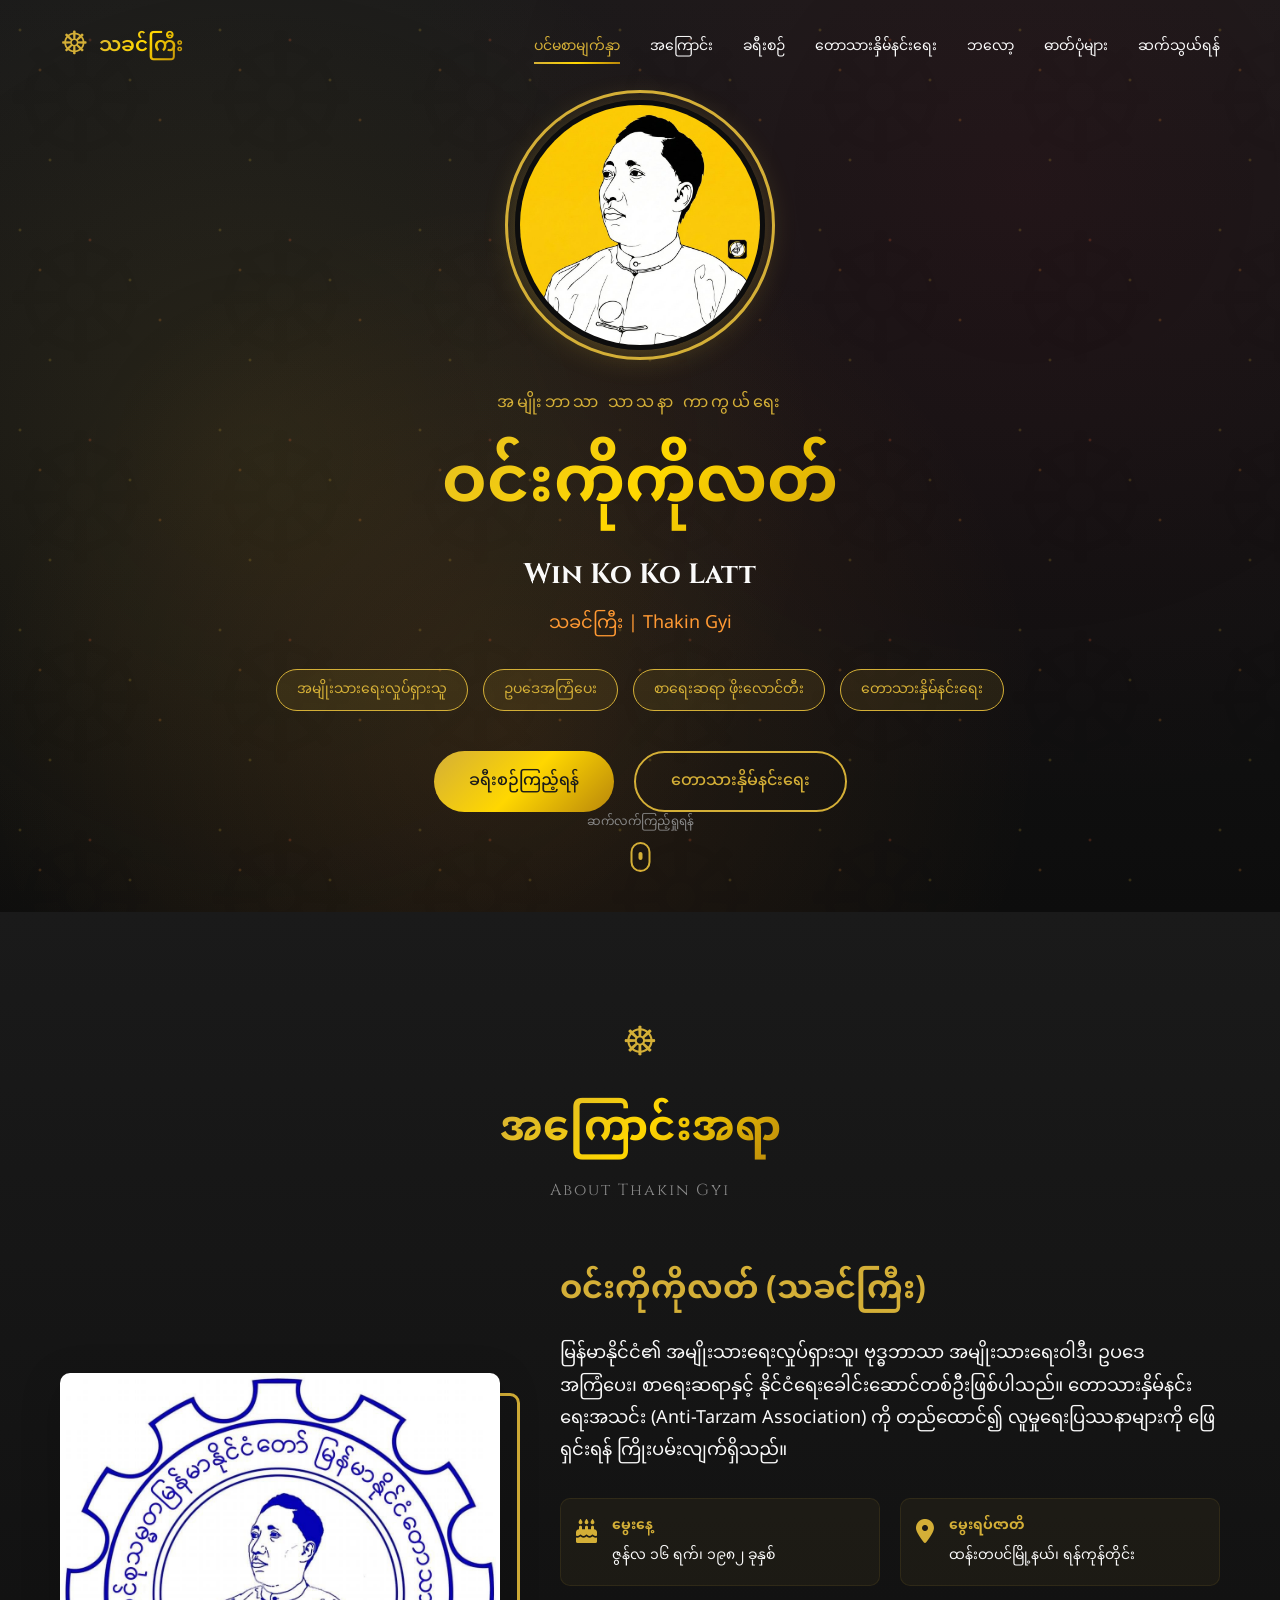
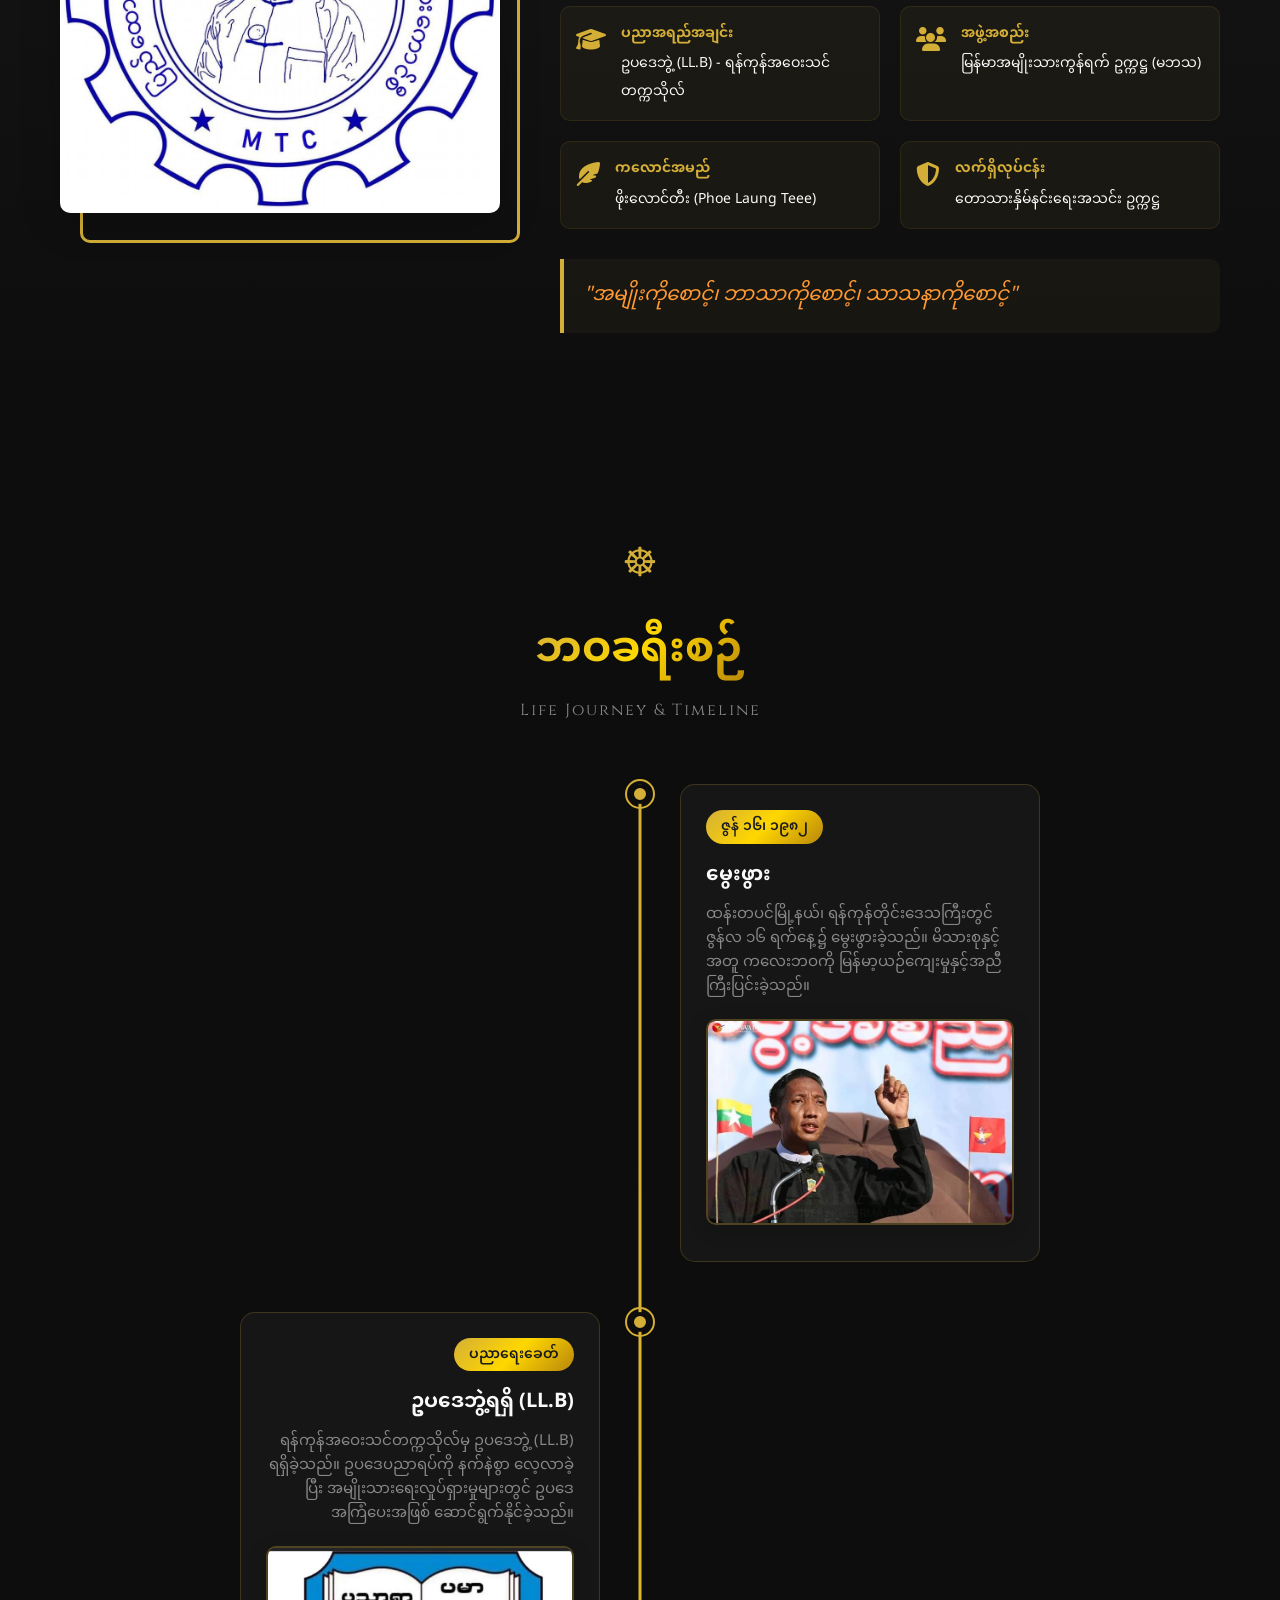
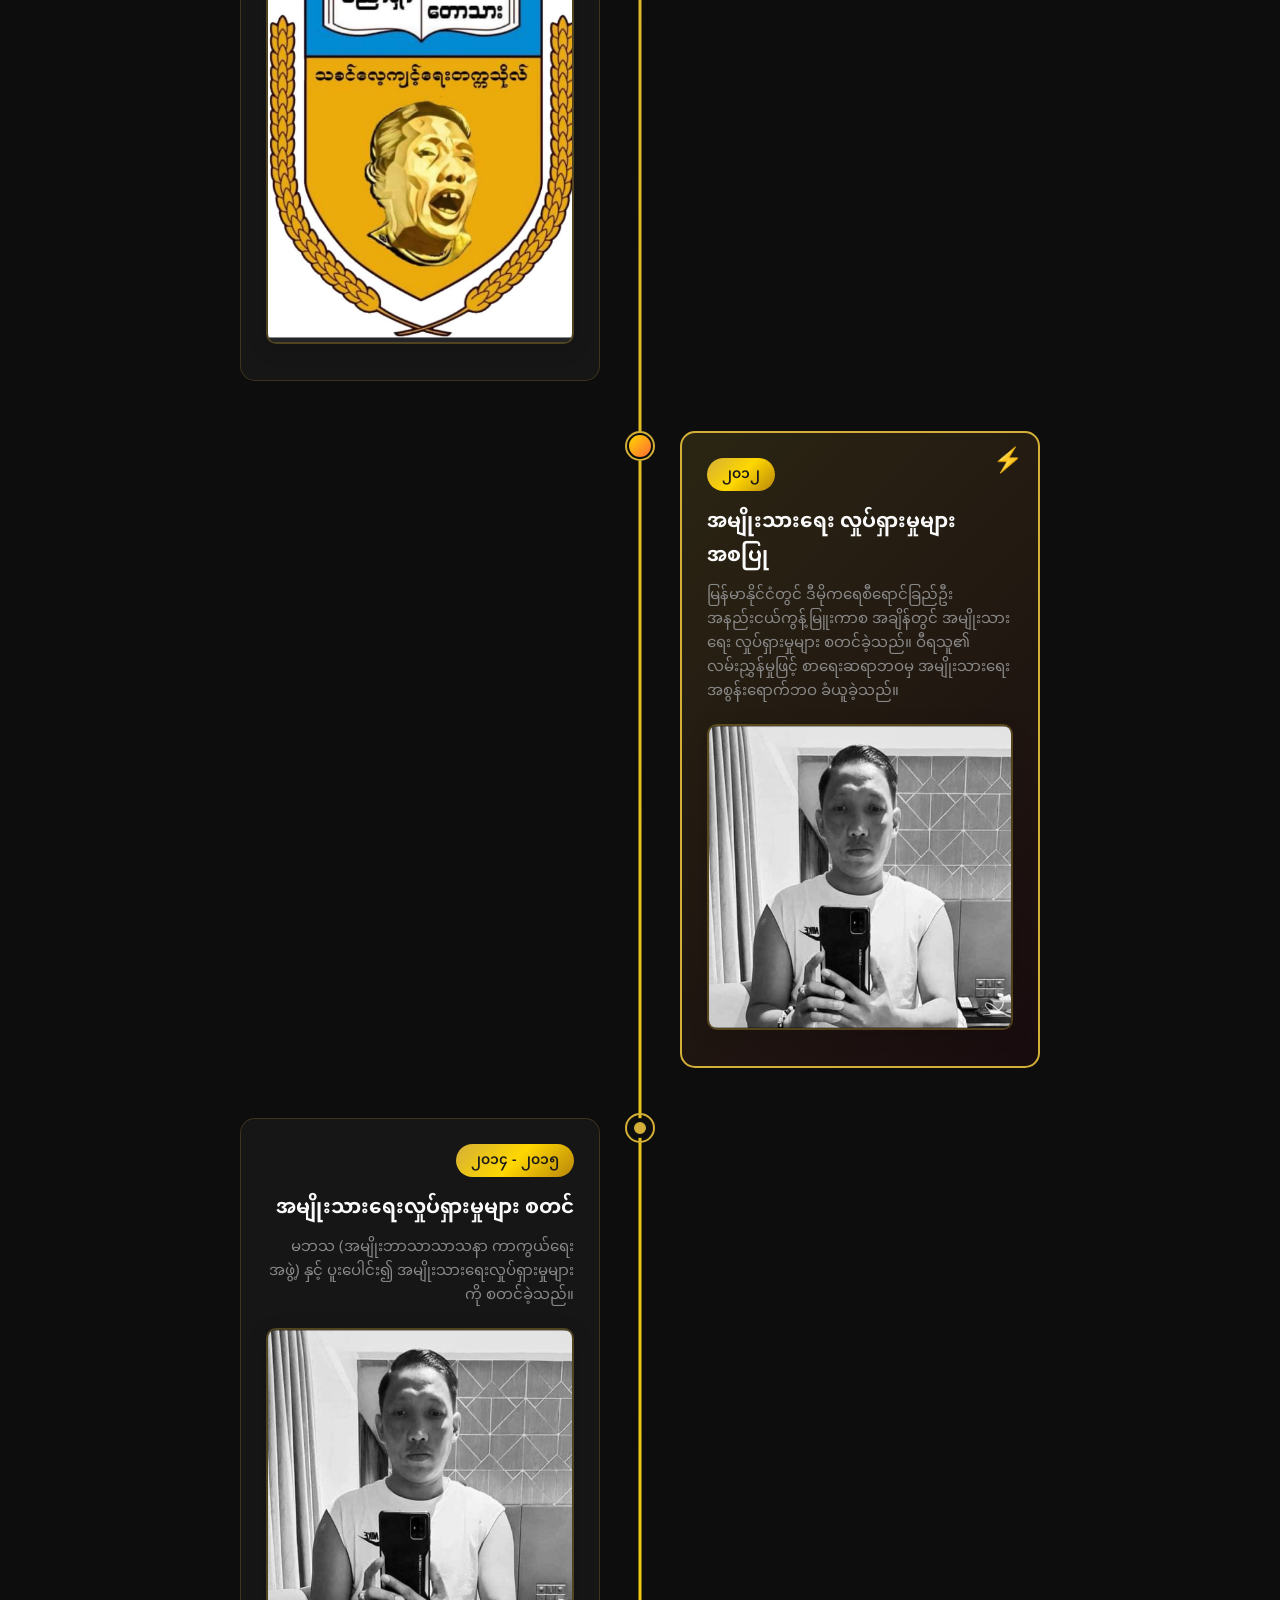
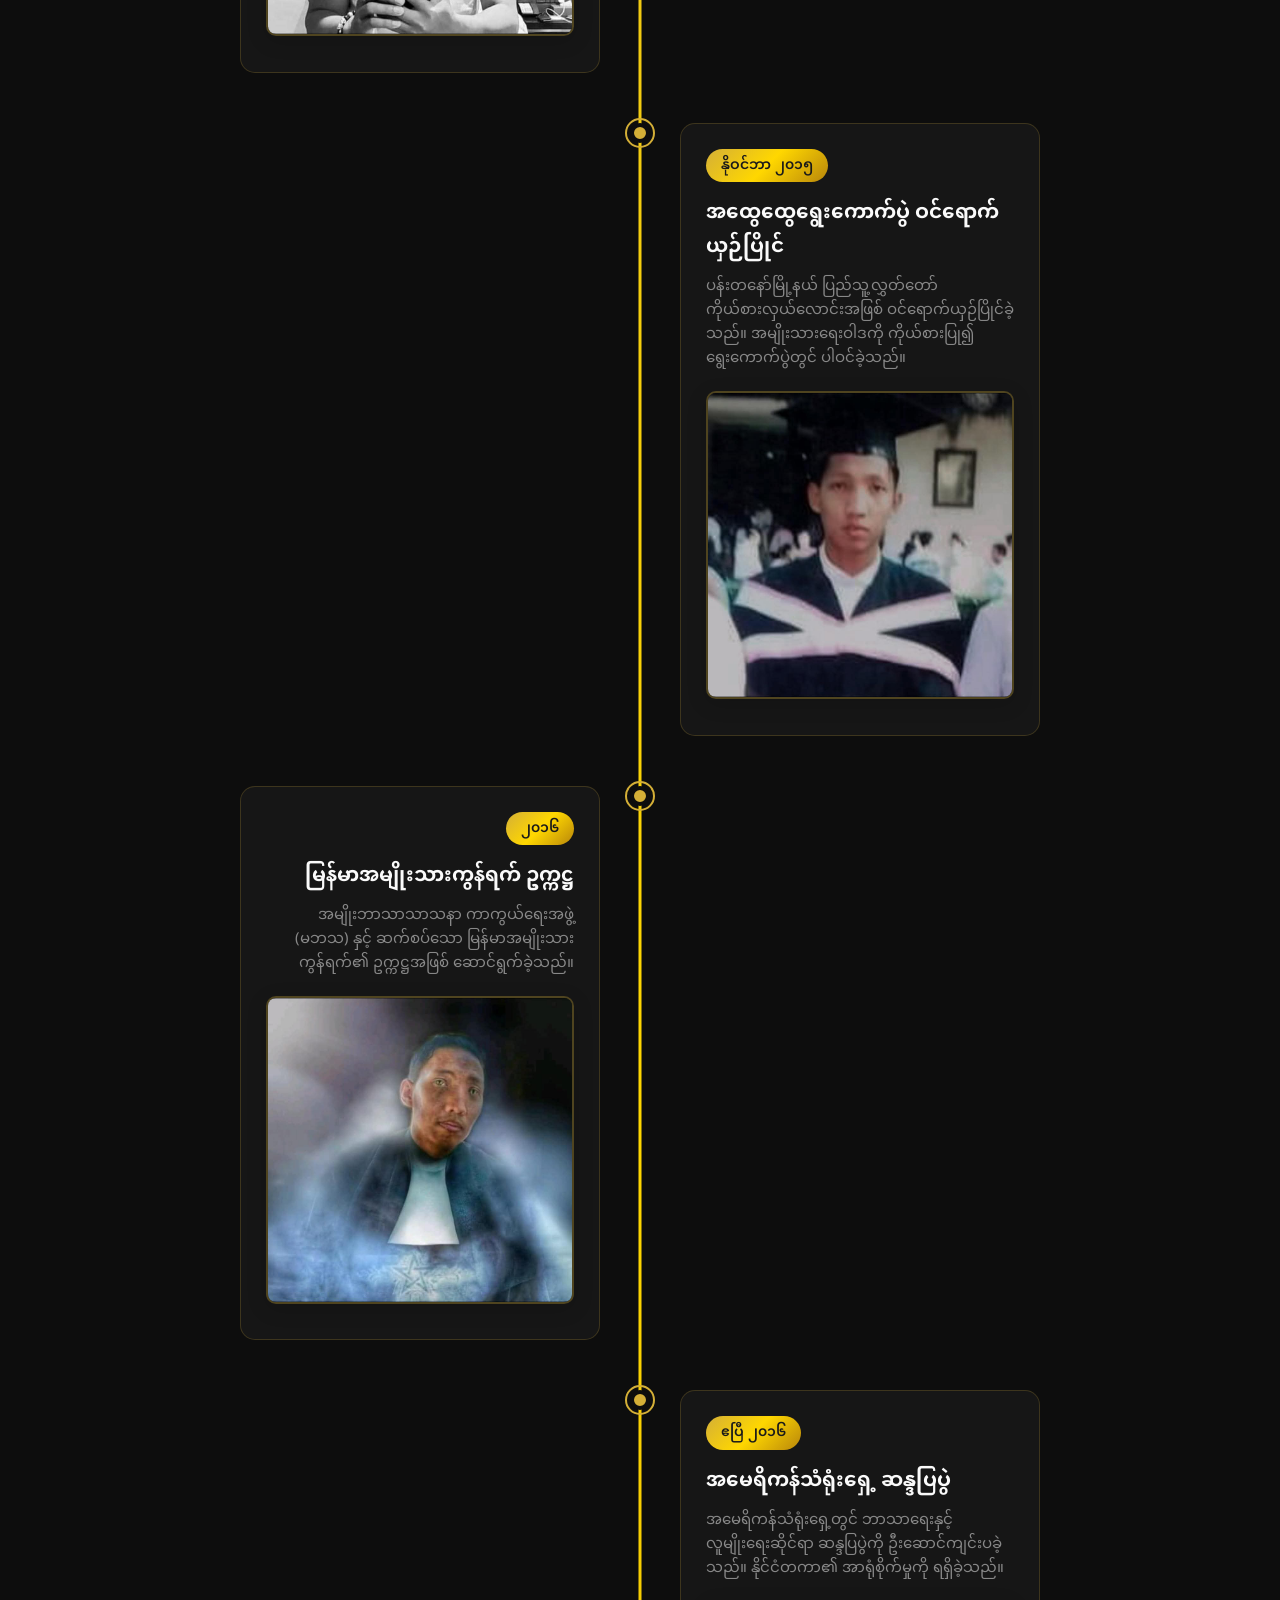
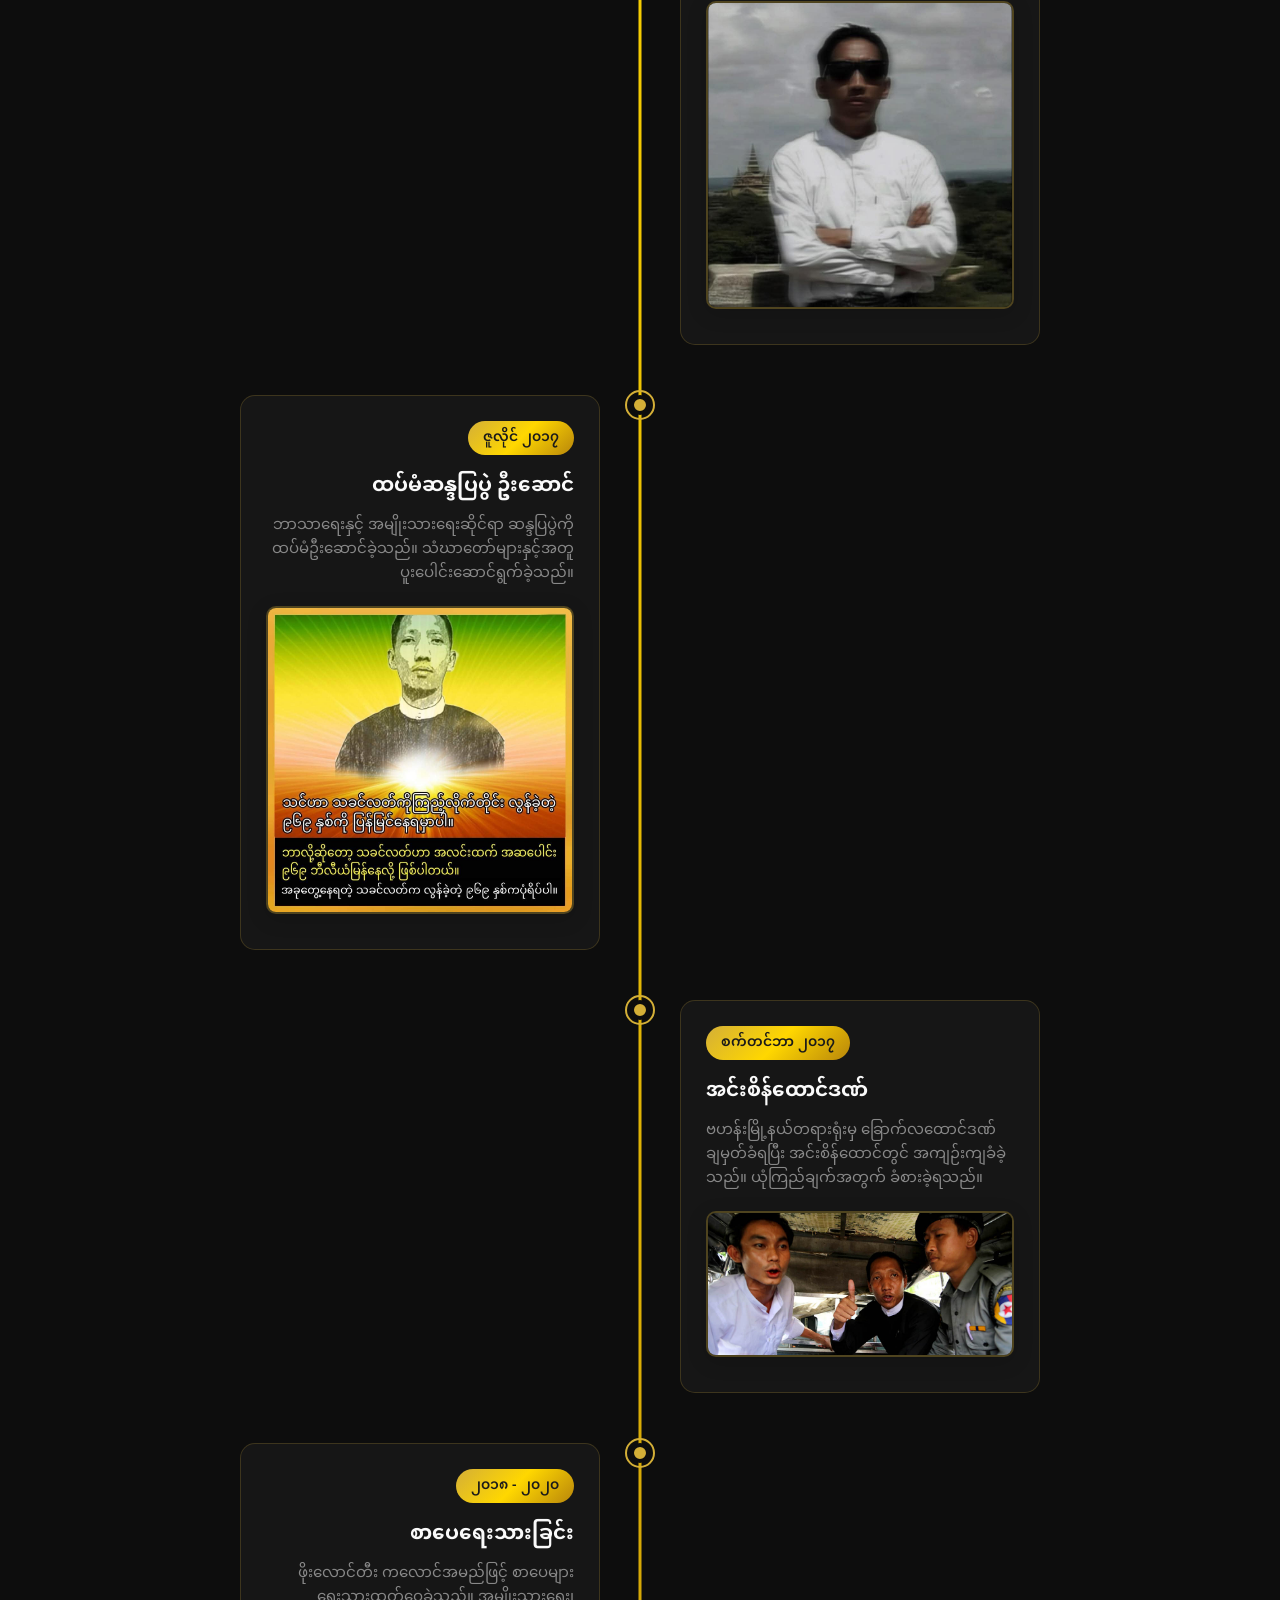
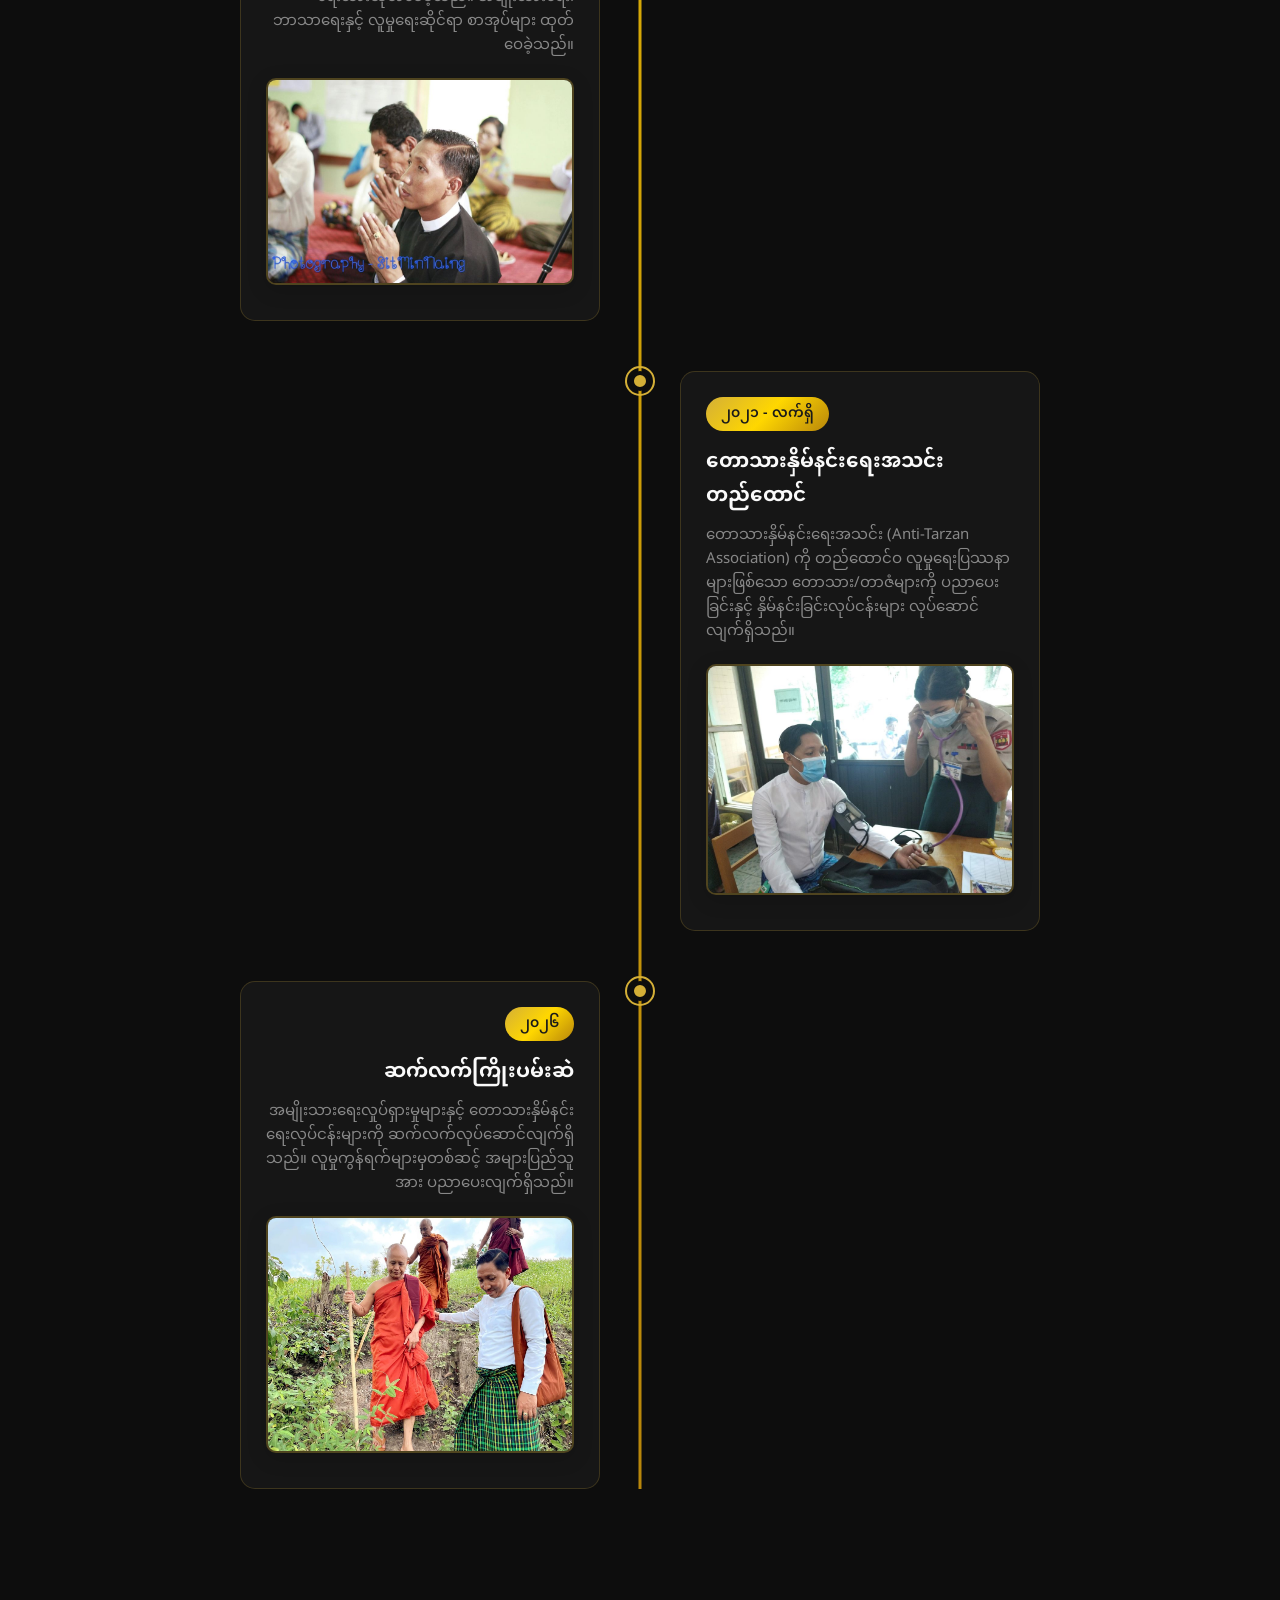
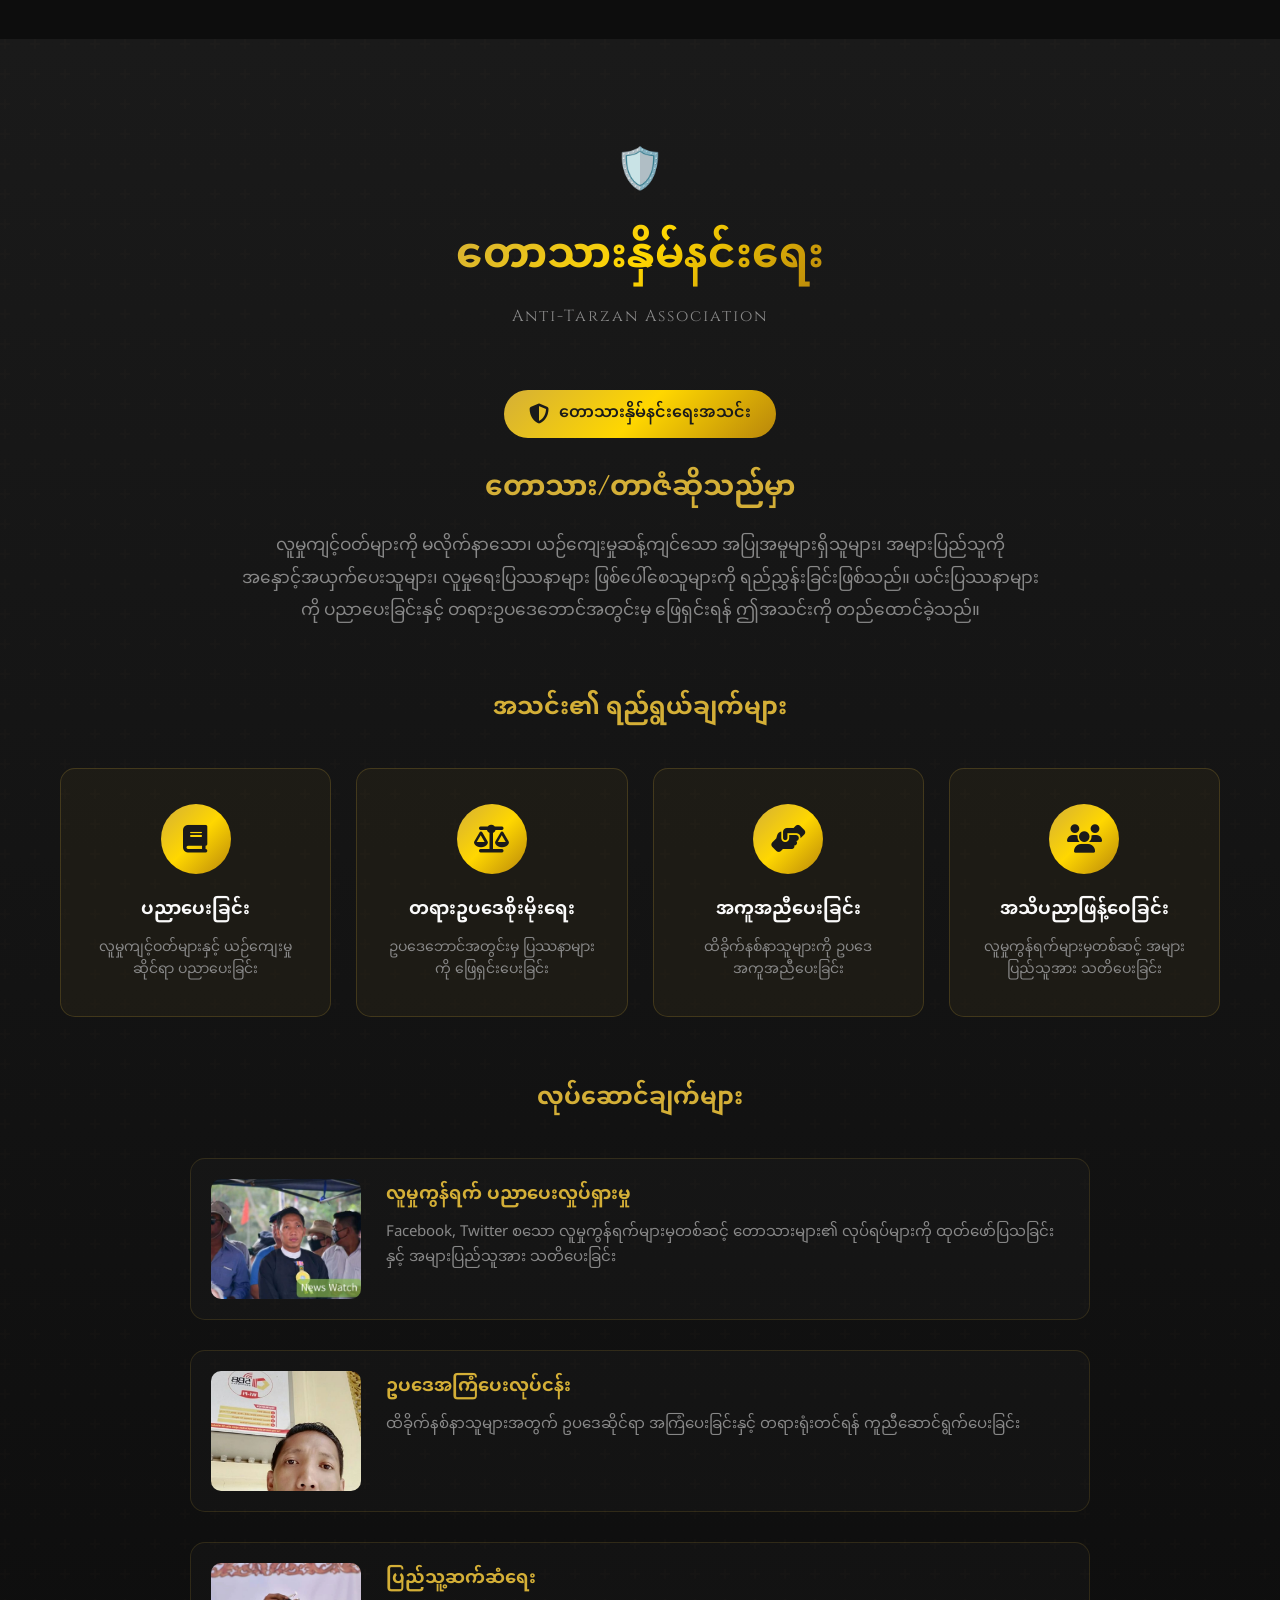
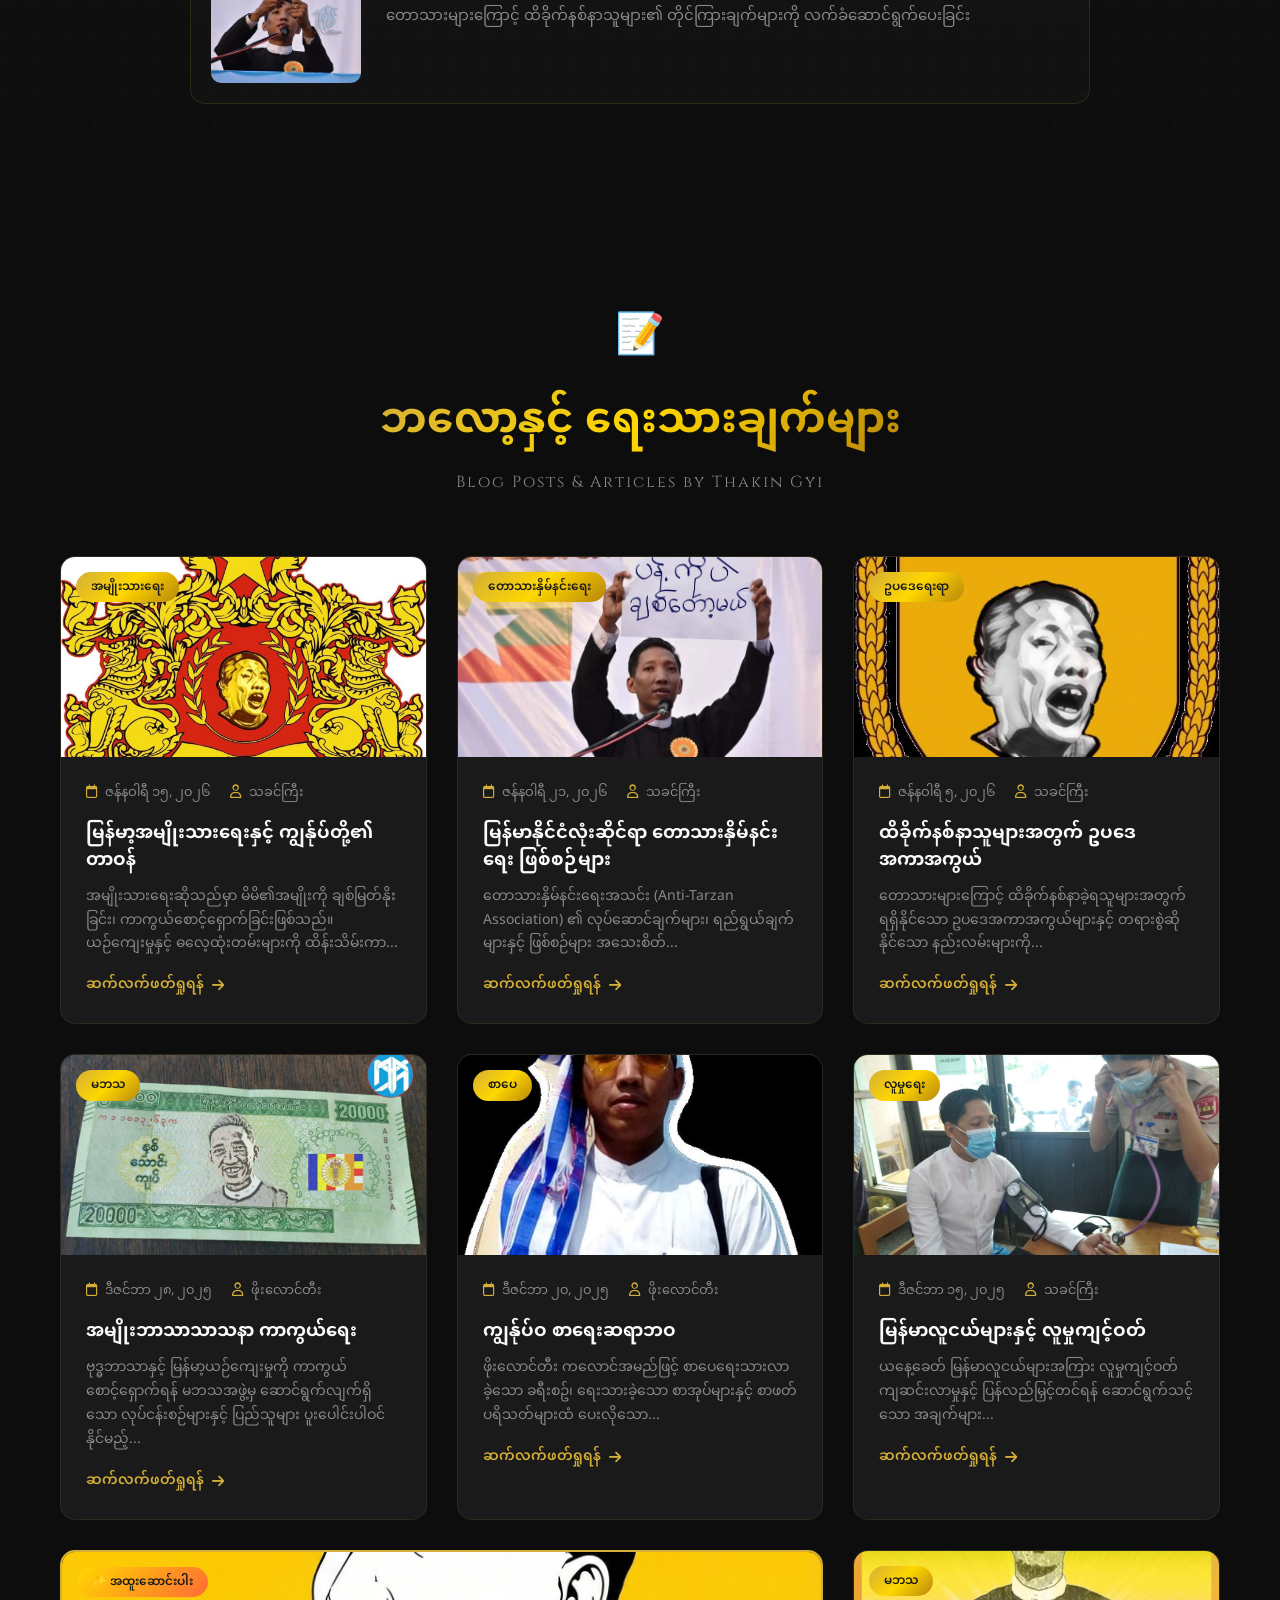
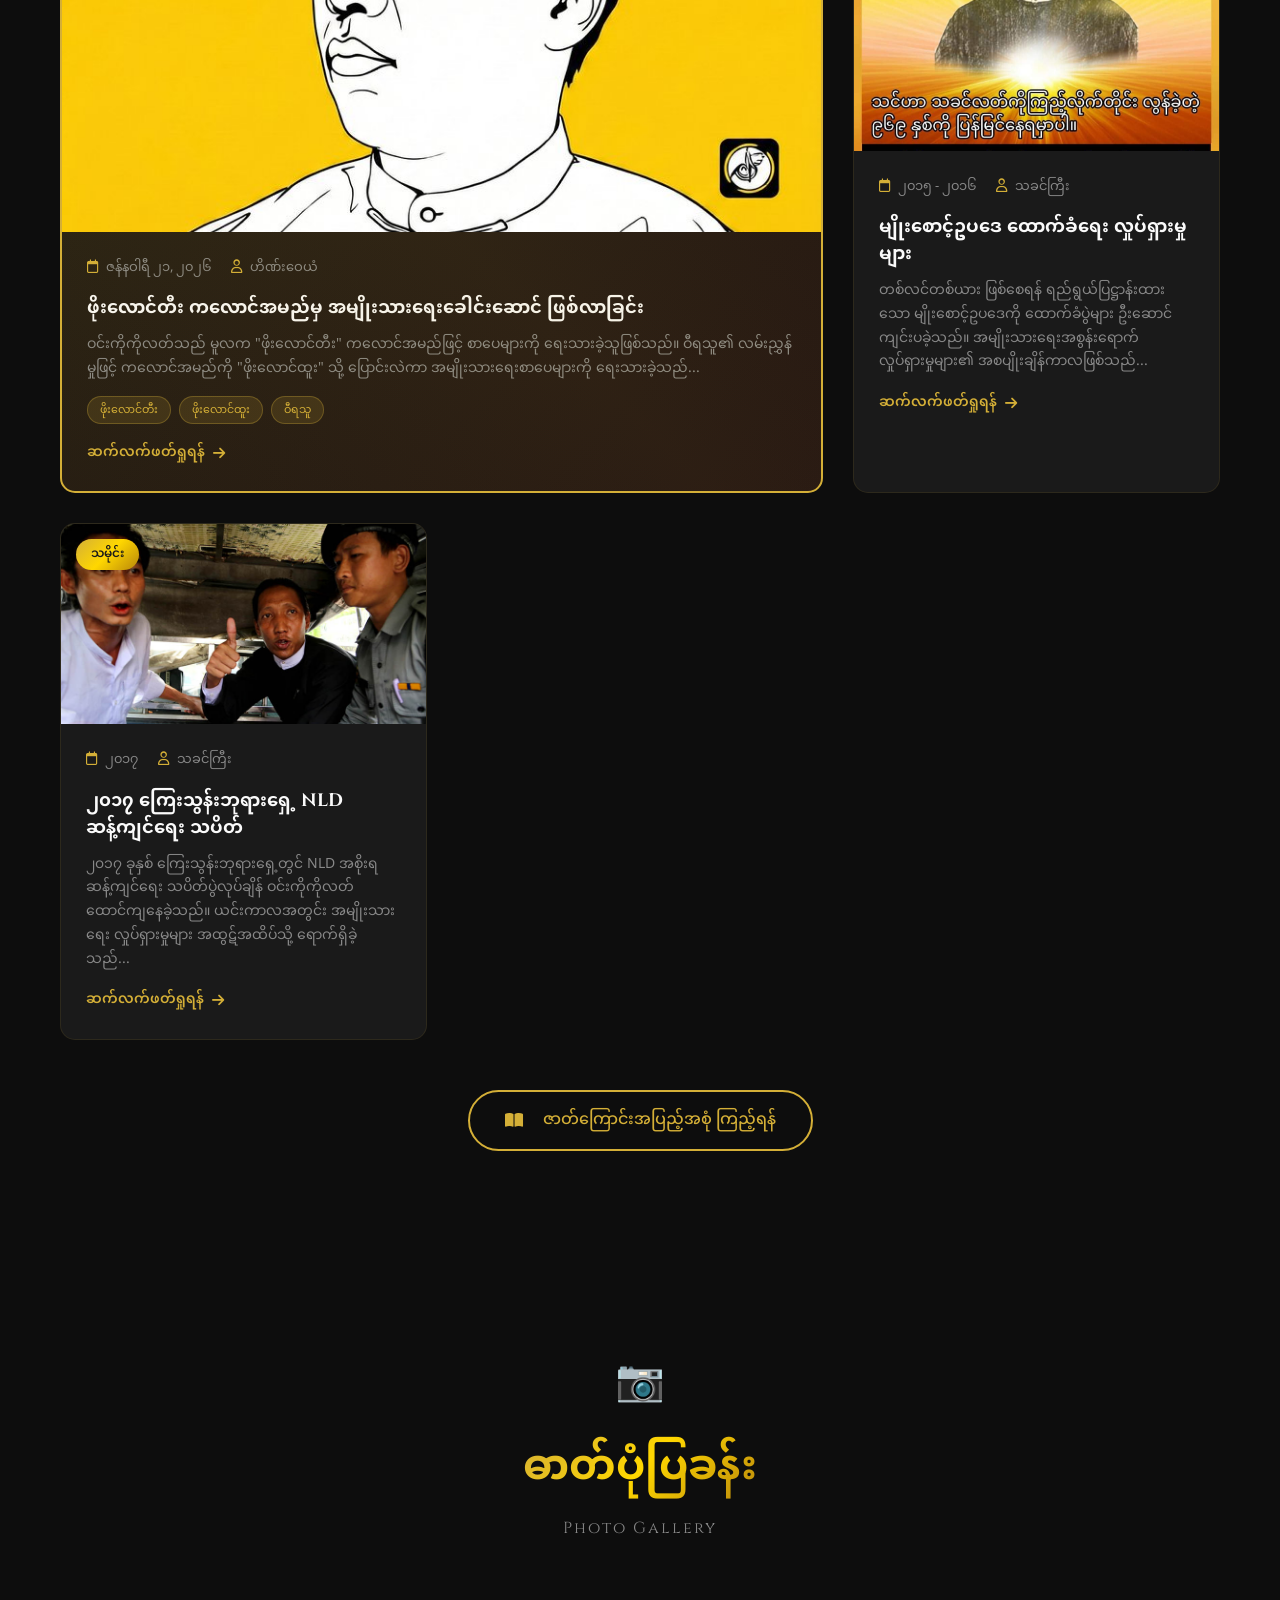
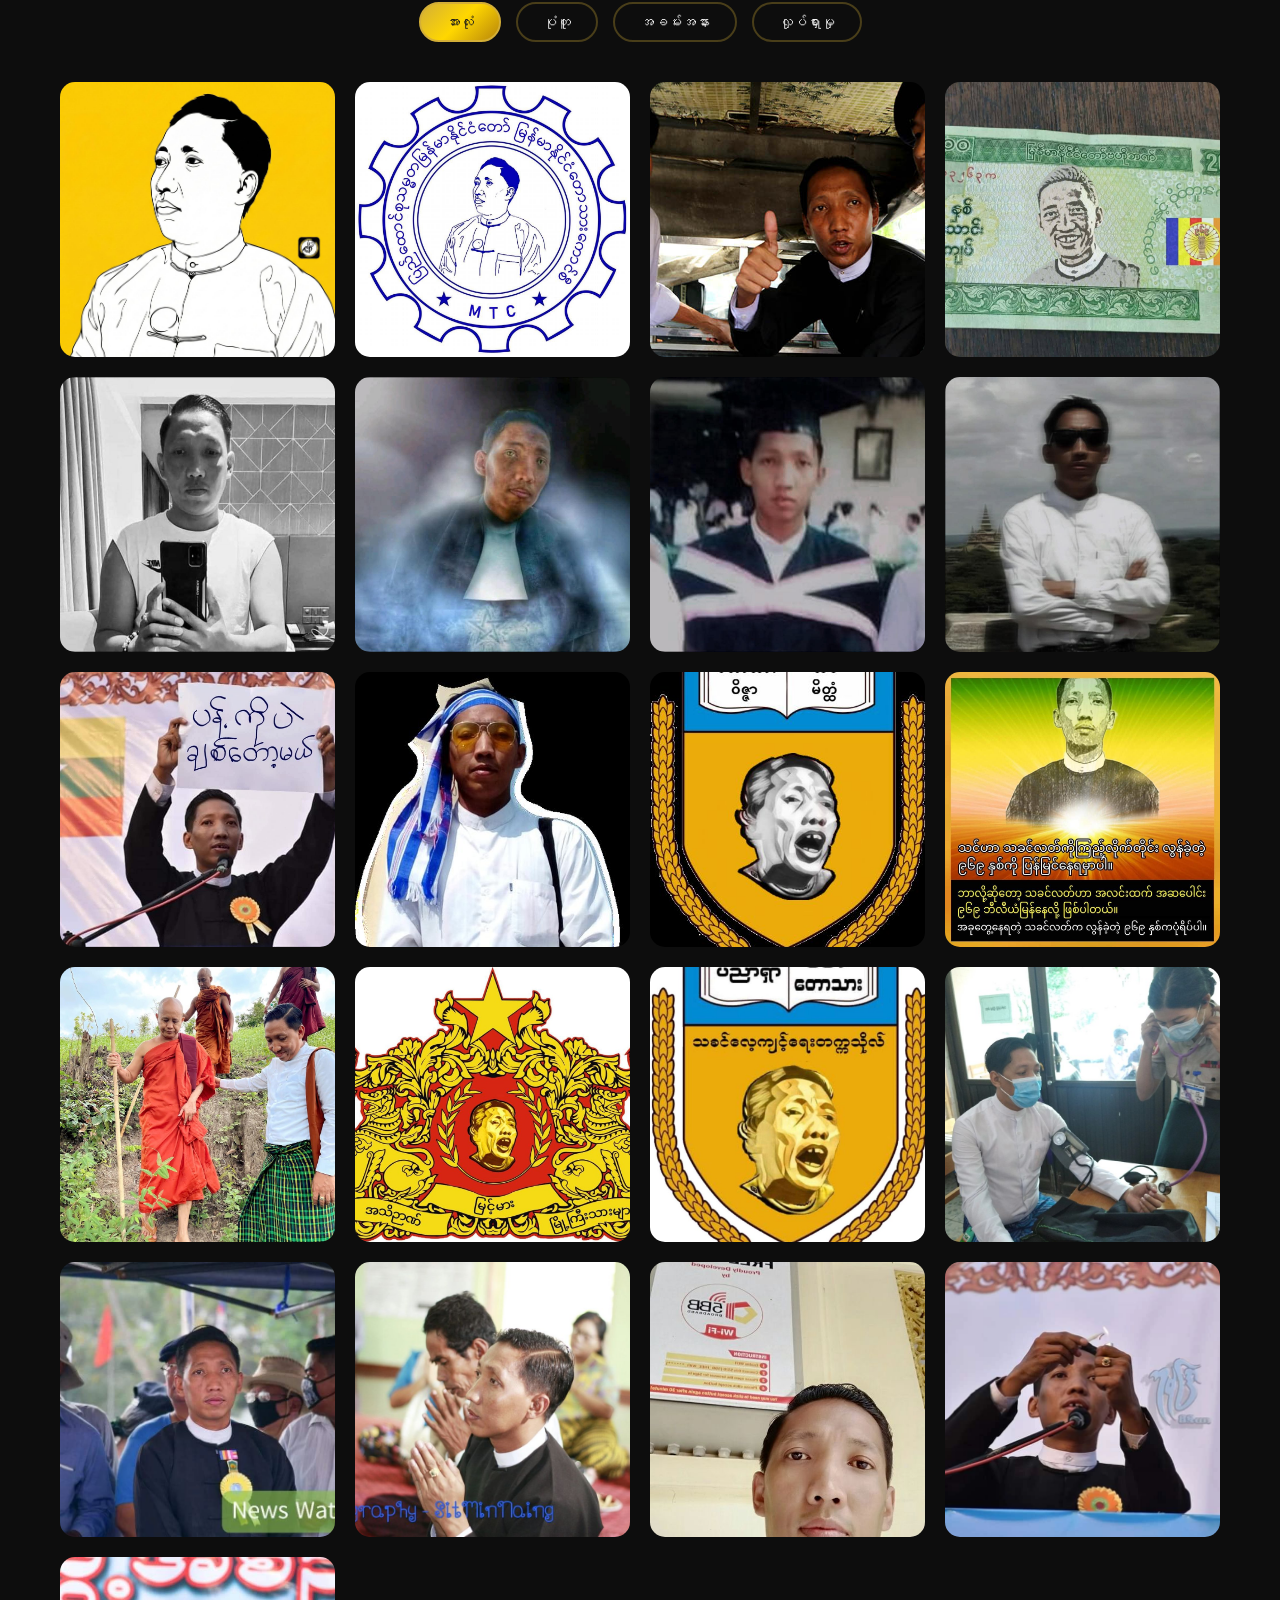
==== commit 16226576: "Add detailed blog posts with full articles: Anti-Tarzan activities, Phoe Laung Tee history, Myo Saun" ====
--- a/index.html
+++ b/index.html
@@ -422,7 +422,7 @@
                         </div>
                         <h3>မြန်မာ့အမျိုးသားရေးနှင့် ကျွန်ုပ်တို့၏ တာဝန်</h3>
                         <p>အမျိုးသားရေးဆိုသည်မှာ မိမိ၏အမျိုးကို ချစ်မြတ်နိုးခြင်း၊ ကာကွယ်စောင့်ရှောက်ခြင်းဖြစ်သည်။ ယဉ်ကျေးမှုနှင့် ဓလေ့ထုံးတမ်းများကို ထိန်းသိမ်းကာ...</p>
-                        <a href="#" class="blog-link">ဆက်လက်ဖတ်ရှုရန် <i class="fas fa-arrow-right"></i></a>
+                        <a href="blog/nationalist-movement.html" class="blog-link">ဆက်လက်ဖတ်ရှုရန် <i class="fas fa-arrow-right"></i></a>
                     </div>
                 </article>
                 <article class="blog-card" data-aos="fade-up" data-aos-delay="100">
@@ -432,12 +432,12 @@
                     </div>
                     <div class="blog-content">
                         <div class="blog-meta">
-                            <span><i class="far fa-calendar"></i> ဇန်နဝါရီ ၁၀, ၂၀၂၆</span>
-                            <span><i class="far fa-user"></i> ဖိုးလောင်တီး</span>
-                        </div>
-                        <h3>တောသားများကို မည်သို့သိရှိနိုင်မည်နည်း</h3>
-                        <p>လူမှုကျင့်ဝတ်များကို ချိုးဖောက်သော၊ အများပြည်သူကို အနှောင့်အယှက်ပေးသော သူများကို တောသားများဟု ခေါ်ဆိုပါသည်။ ယင်းသူများ၏ လက္ခဏာများမှာ...</p>
-                        <a href="#" class="blog-link">ဆက်လက်ဖတ်ရှုရန် <i class="fas fa-arrow-right"></i></a>
+                            <span><i class="far fa-calendar"></i> ဇန်နဝါရီ ၂၁, ၂၀၂၆</span>
+                            <span><i class="far fa-user"></i> သခင်ကြီး</span>
+                        </div>
+                        <h3>မြန်မာနိုင်ငံလုံးဆိုင်ရာ တောသားနှိမ်နင်းရေး ဖြစ်စဉ်များ</h3>
+                        <p>တောသားနှိမ်နင်းရေးအသင်း (Anti-Tarzan Association) ၏ လုပ်ဆောင်ချက်များ၊ ရည်ရွယ်ချက်များနှင့် ဖြစ်စဉ်များ အသေးစိတ်...</p>
+                        <a href="blog/anti-tarzan-activities.html" class="blog-link">ဆက်လက်ဖတ်ရှုရန် <i class="fas fa-arrow-right"></i></a>
                     </div>
                 </article>
                 <article class="blog-card" data-aos="fade-up" data-aos-delay="200">
@@ -518,7 +518,7 @@
                             <span class="blog-tag">ဖိုးလောင်ထူး</span>
                             <span class="blog-tag">ဝီရသူ</span>
                         </div>
-                        <a href="#journey" class="blog-link">ဆက်လက်ဖတ်ရှုရန် <i class="fas fa-arrow-right"></i></a>
+                        <a href="blog/phoe-laung-tee-to-nationalist.html" class="blog-link">ဆက်လက်ဖတ်ရှုရန် <i class="fas fa-arrow-right"></i></a>
                     </div>
                 </article>
                 <article class="blog-card" data-aos="fade-up" data-aos-delay="700">
@@ -533,7 +533,7 @@
                         </div>
                         <h3>မျိုးစောင့်ဥပဒေ ထောက်ခံရေး လှုပ်ရှားမှုများ</h3>
                         <p>တစ်လင်တစ်ယား ဖြစ်စေရန် ရည်ရွယ်ပြဋ္ဌာန်းထားသော မျိုးစောင့်ဥပဒေကို ထောက်ခံပွဲများ ဦးဆောင်ကျင်းပခဲ့သည်။ အမျိုးသားရေးအစွန်းရောက် လှုပ်ရှားမှုများ၏ အစပျိုးချိန်ကာလဖြစ်သည်...</p>
-                        <a href="#journey" class="blog-link">ဆက်လက်ဖတ်ရှုရန် <i class="fas fa-arrow-right"></i></a>
+                        <a href="blog/myo-saung-law-support.html" class="blog-link">ဆက်လက်ဖတ်ရှုရန် <i class="fas fa-arrow-right"></i></a>
                     </div>
                 </article>
                 <article class="blog-card" data-aos="fade-up" data-aos-delay="800">
@@ -548,7 +548,7 @@
                         </div>
                         <h3>၂၀၁၇ ကြေးသွန်းဘုရားရှေ့ NLD ဆန့်ကျင်ရေး သပိတ်</h3>
                         <p>၂၀၁၇ ခုနှစ် ကြေးသွန်းဘုရားရှေ့တွင် NLD အစိုးရ ဆန့်ကျင်ရေး သပိတ်ပွဲလုပ်ချိန် ဝင်းကိုကိုလတ် ထောင်ကျနေခဲ့သည်။ ယင်းကာလအတွင်း အမျိုးသားရေး လှုပ်ရှားမှုများ အထွဋ်အထိပ်သို့ ရောက်ရှိခဲ့သည်...</p>
-                        <a href="#journey" class="blog-link">ဆက်လက်ဖတ်ရှုရန် <i class="fas fa-arrow-right"></i></a>
+                        <a href="blog/2017-nld-protest.html" class="blog-link">ဆက်လက်ဖတ်ရှုရန် <i class="fas fa-arrow-right"></i></a>
                     </div>
                 </article>
             </div>
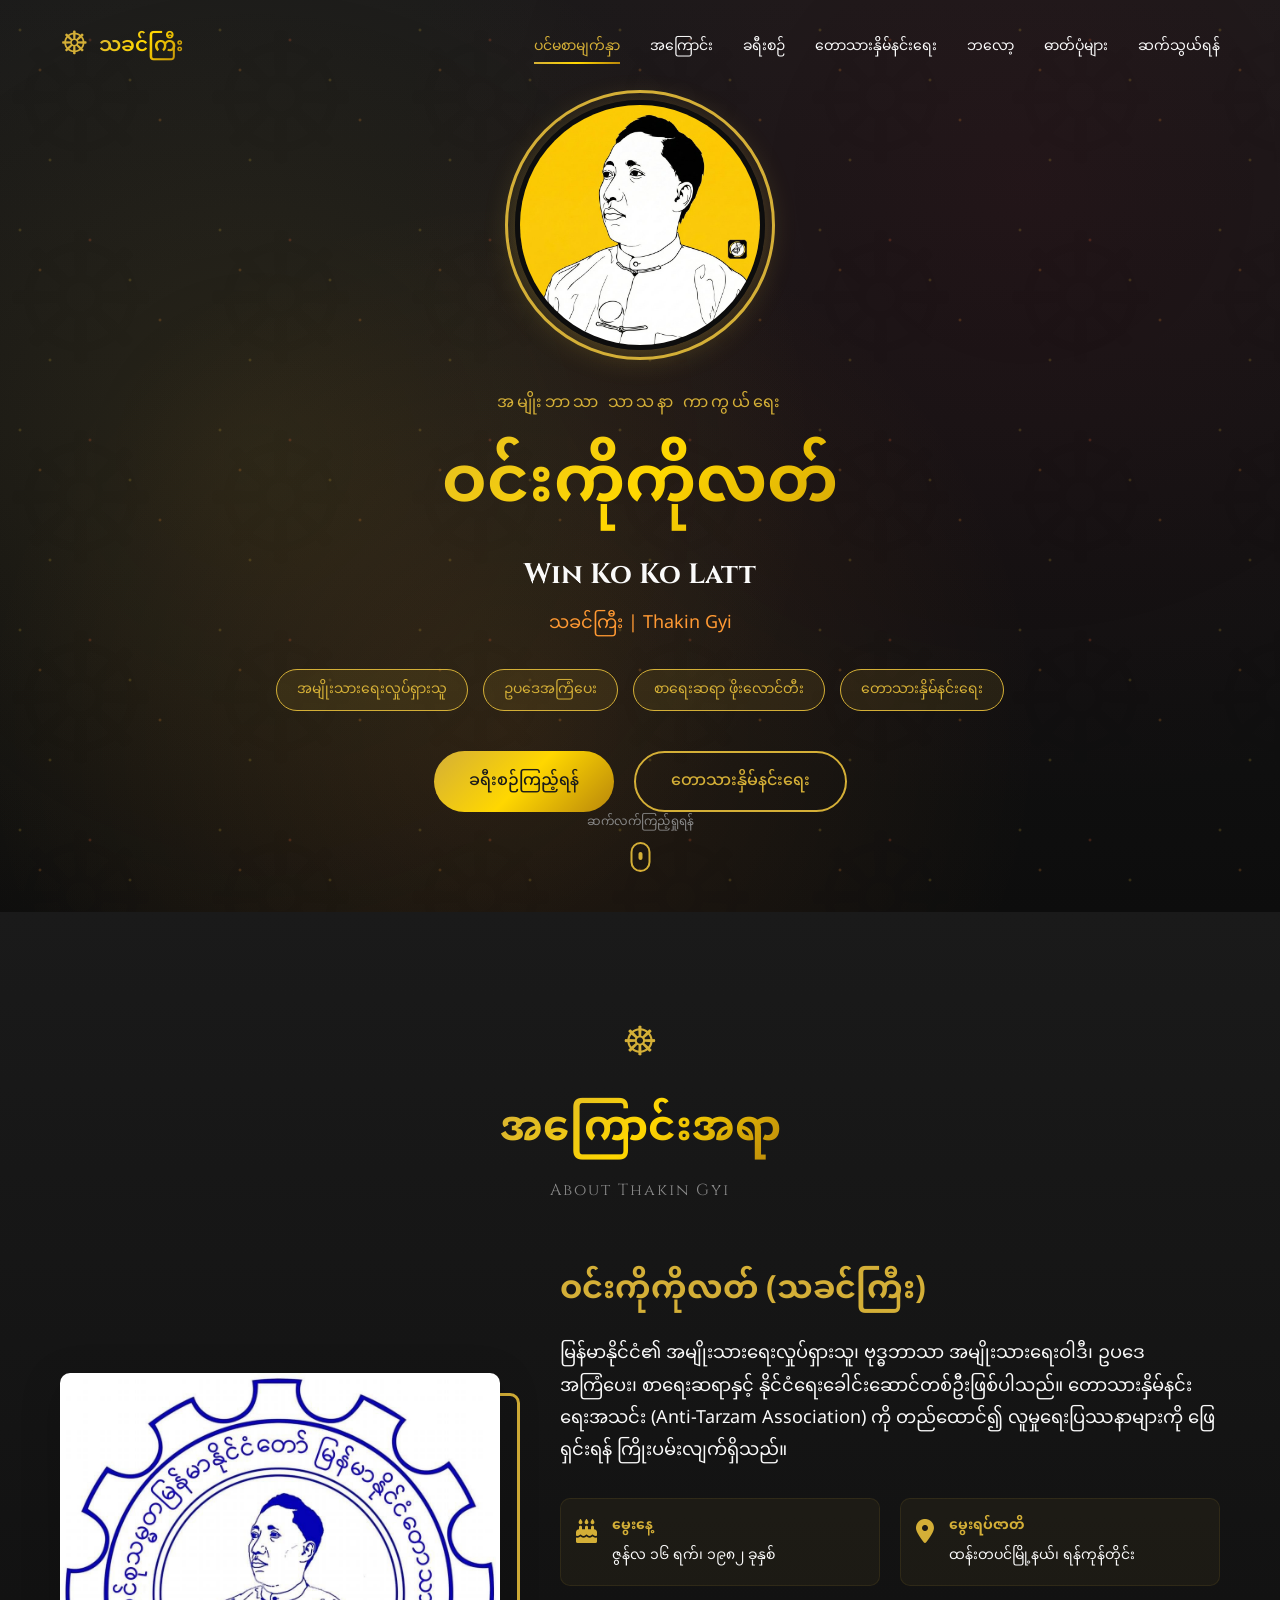
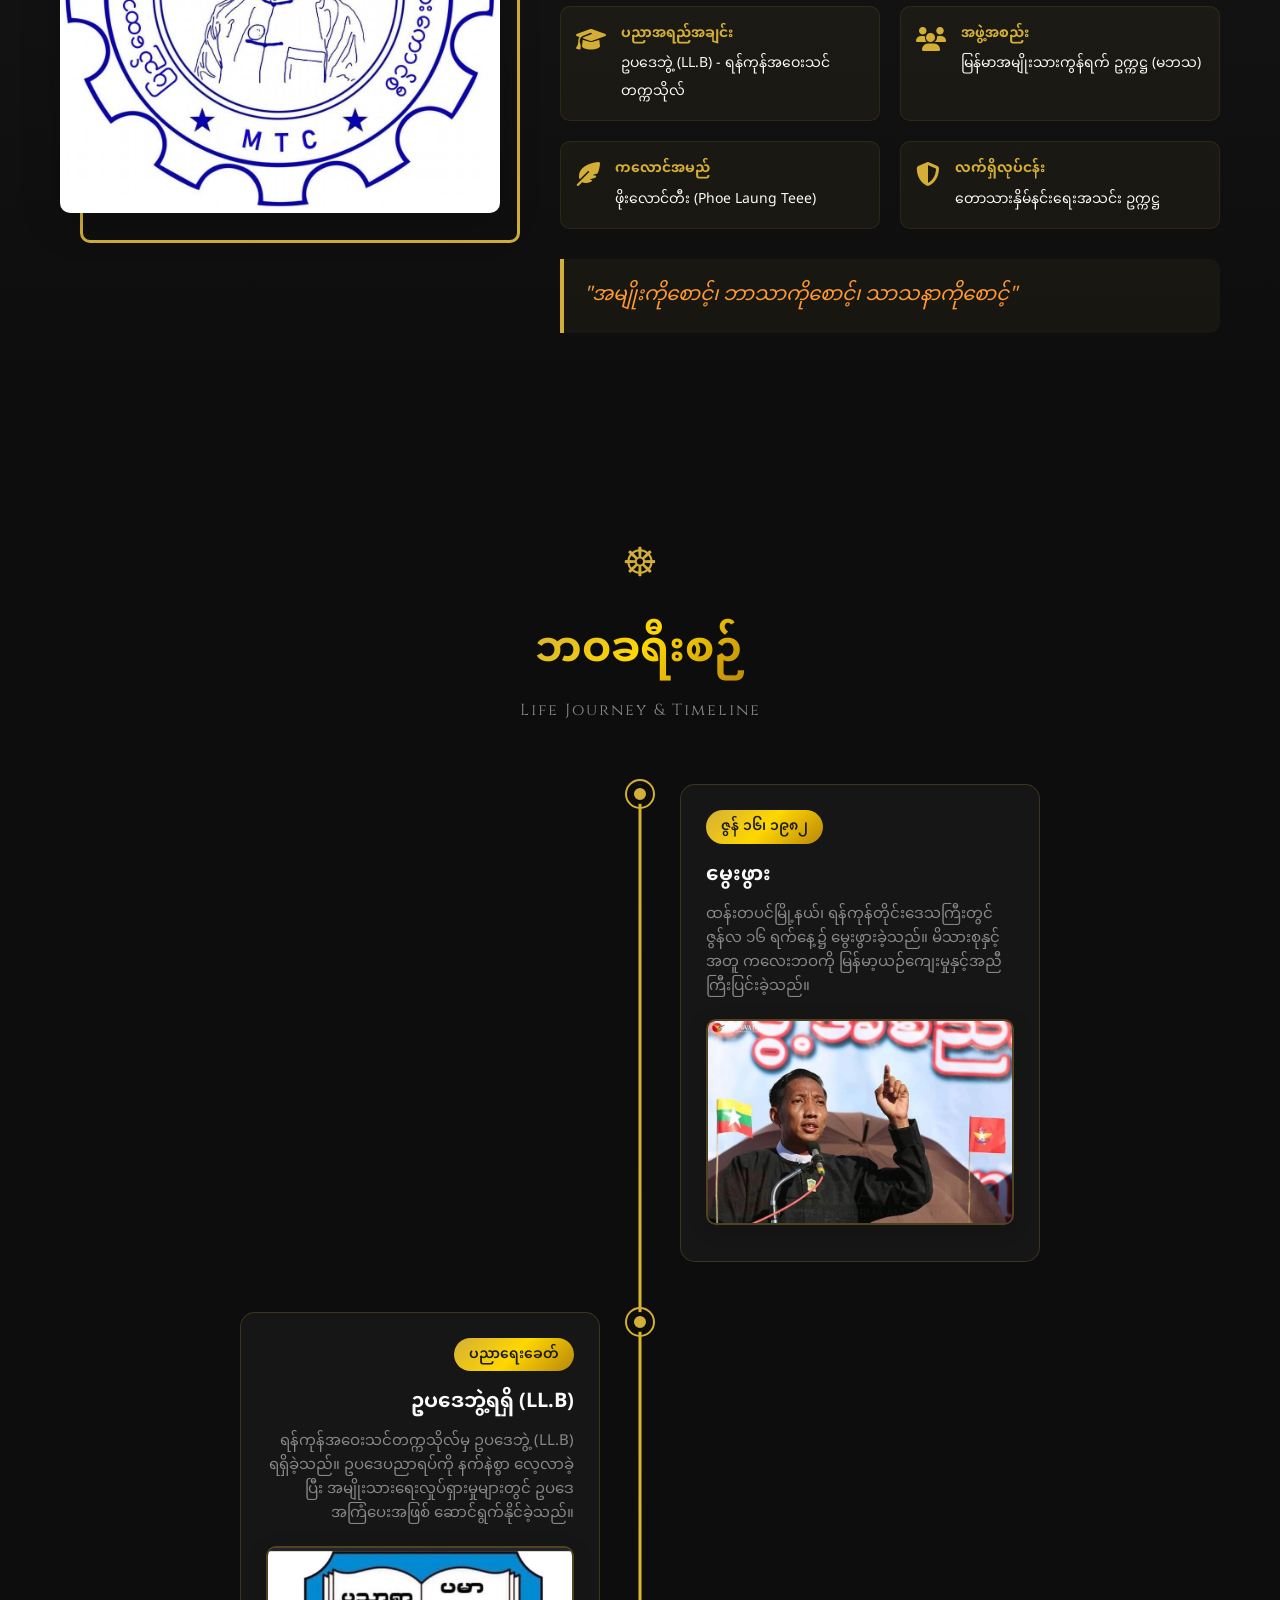
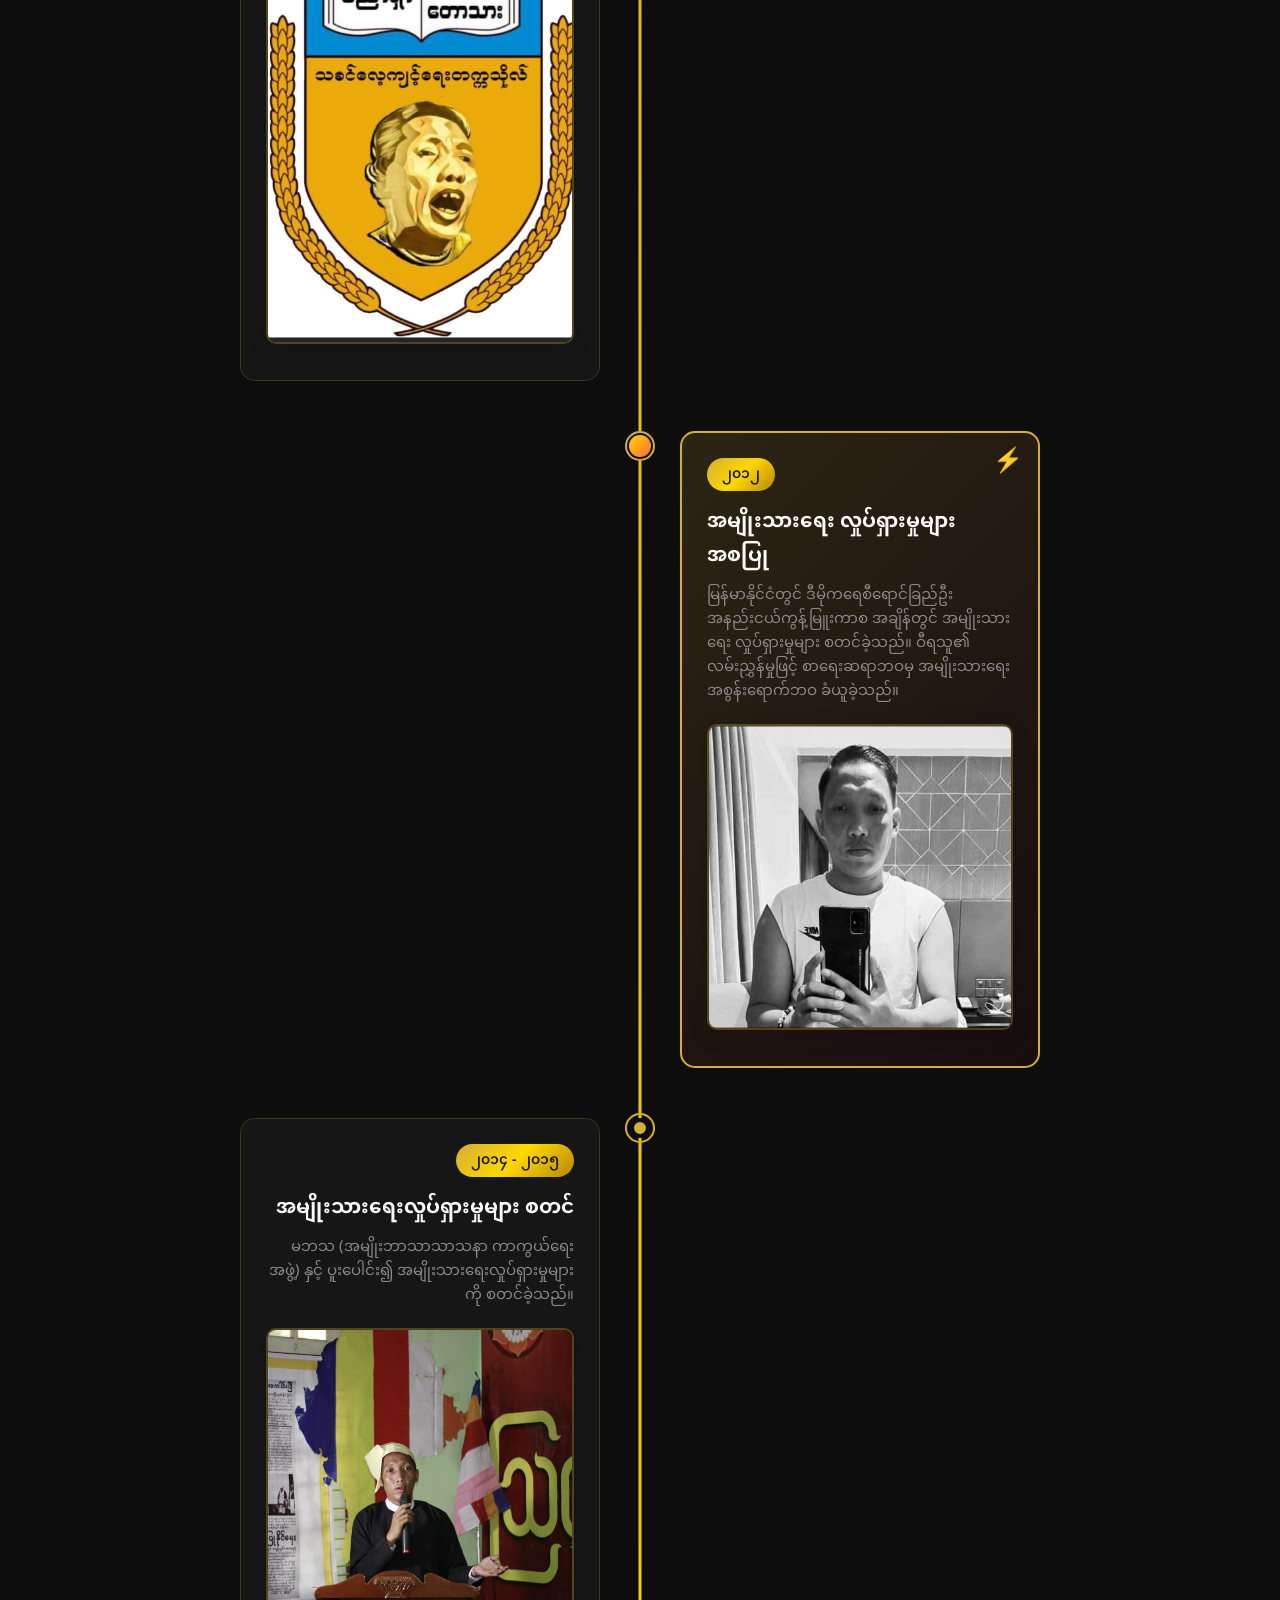
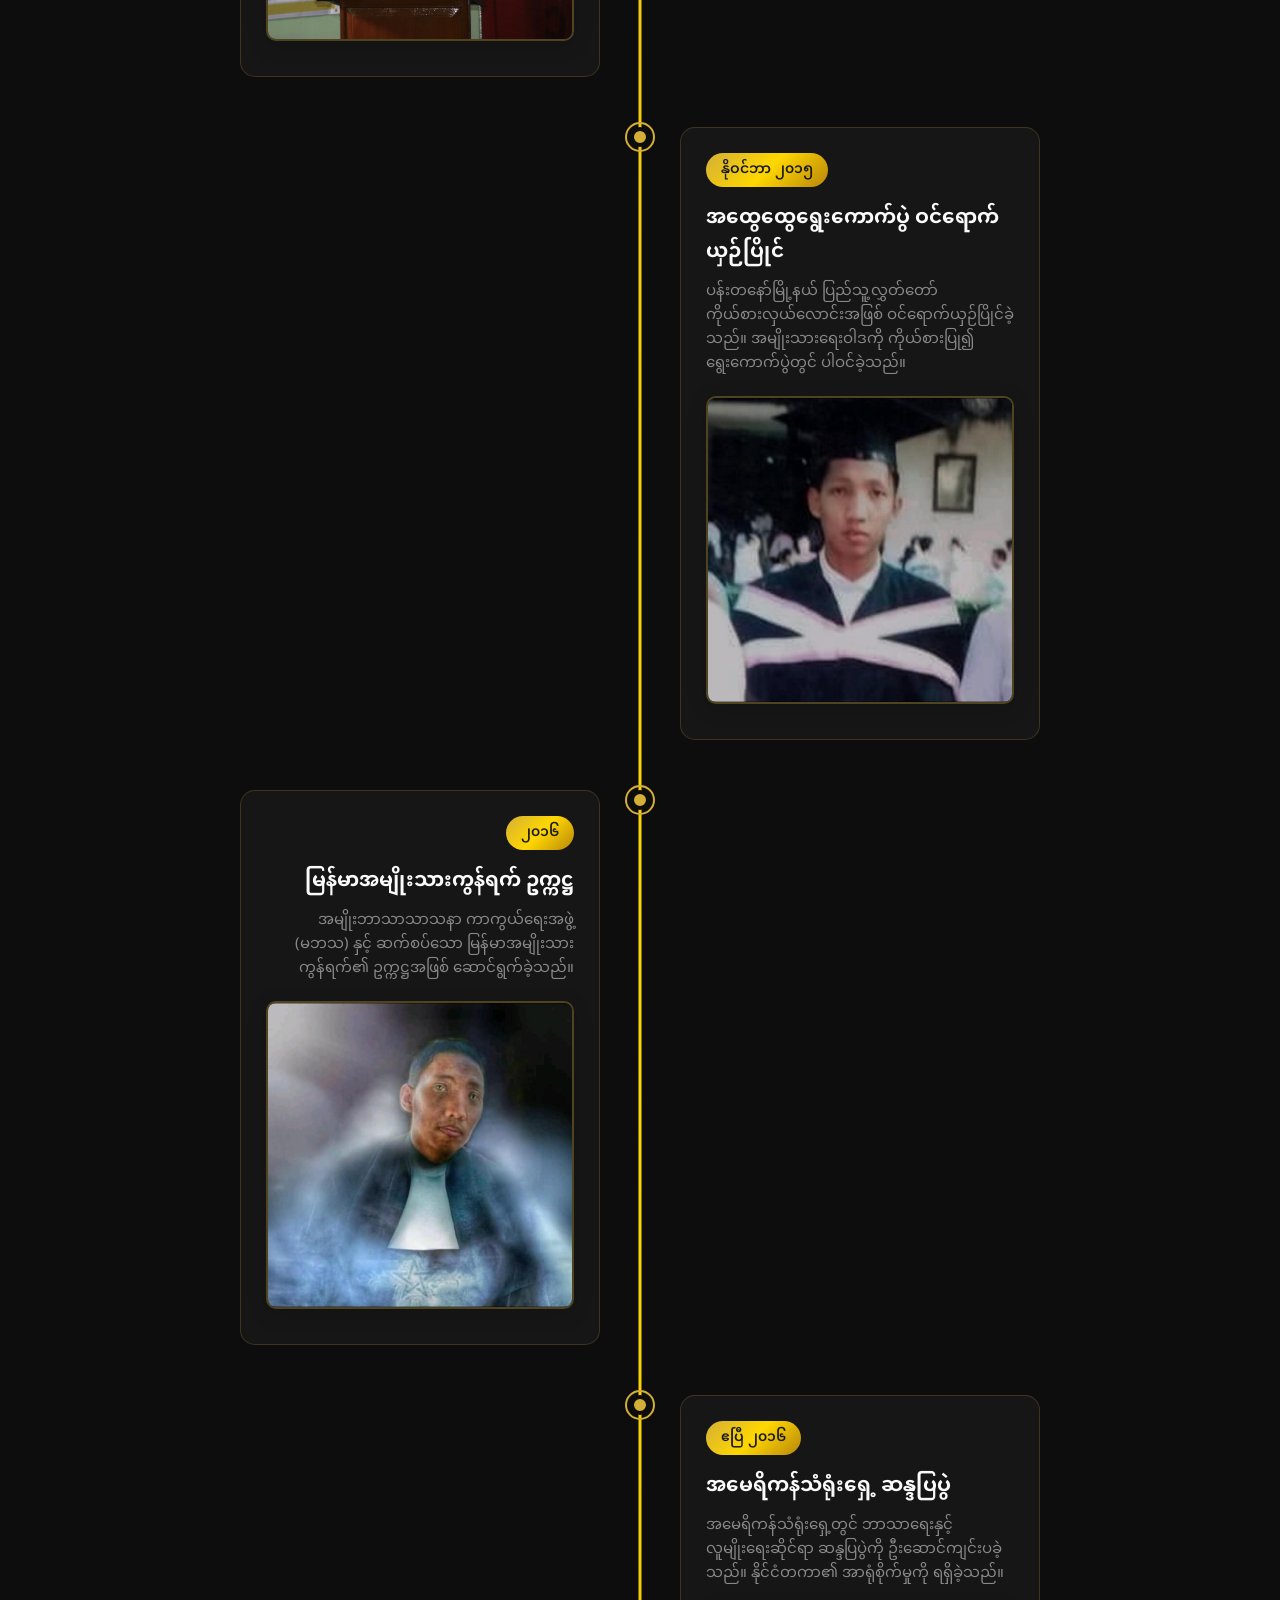
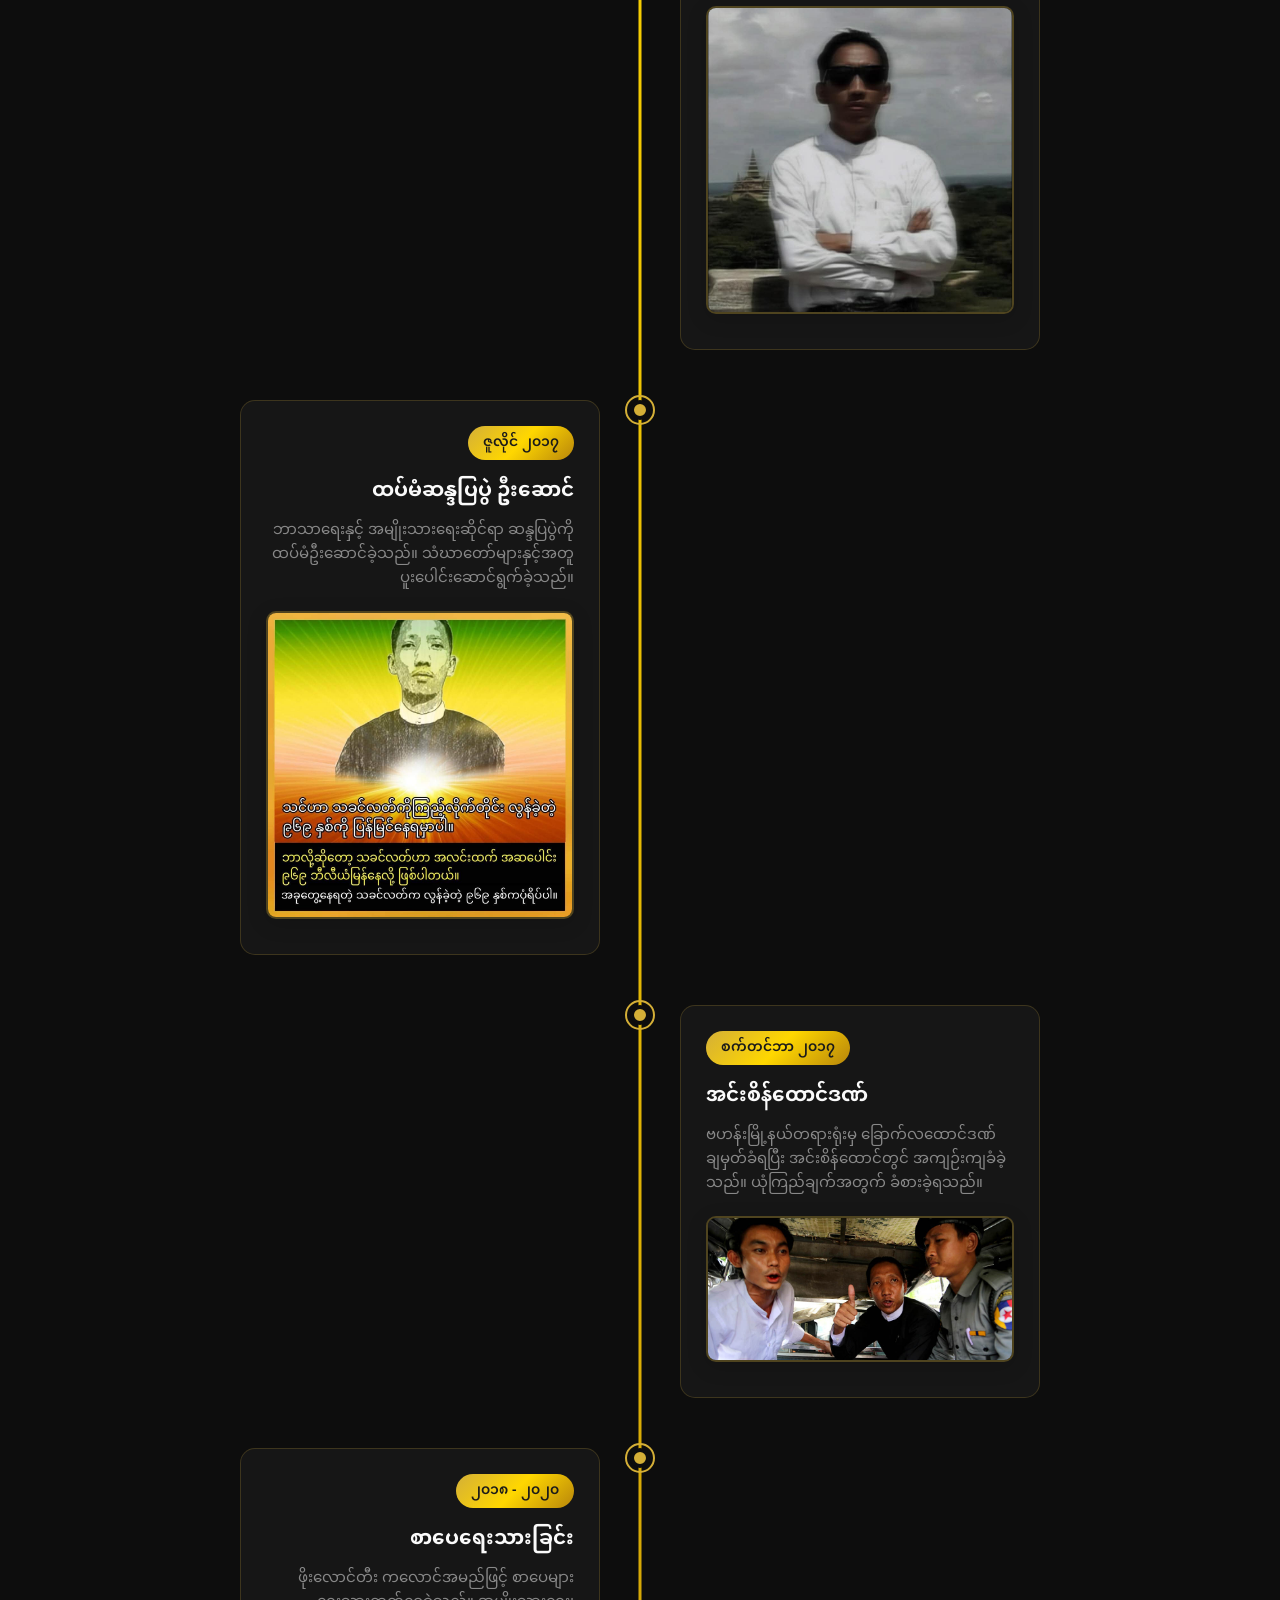
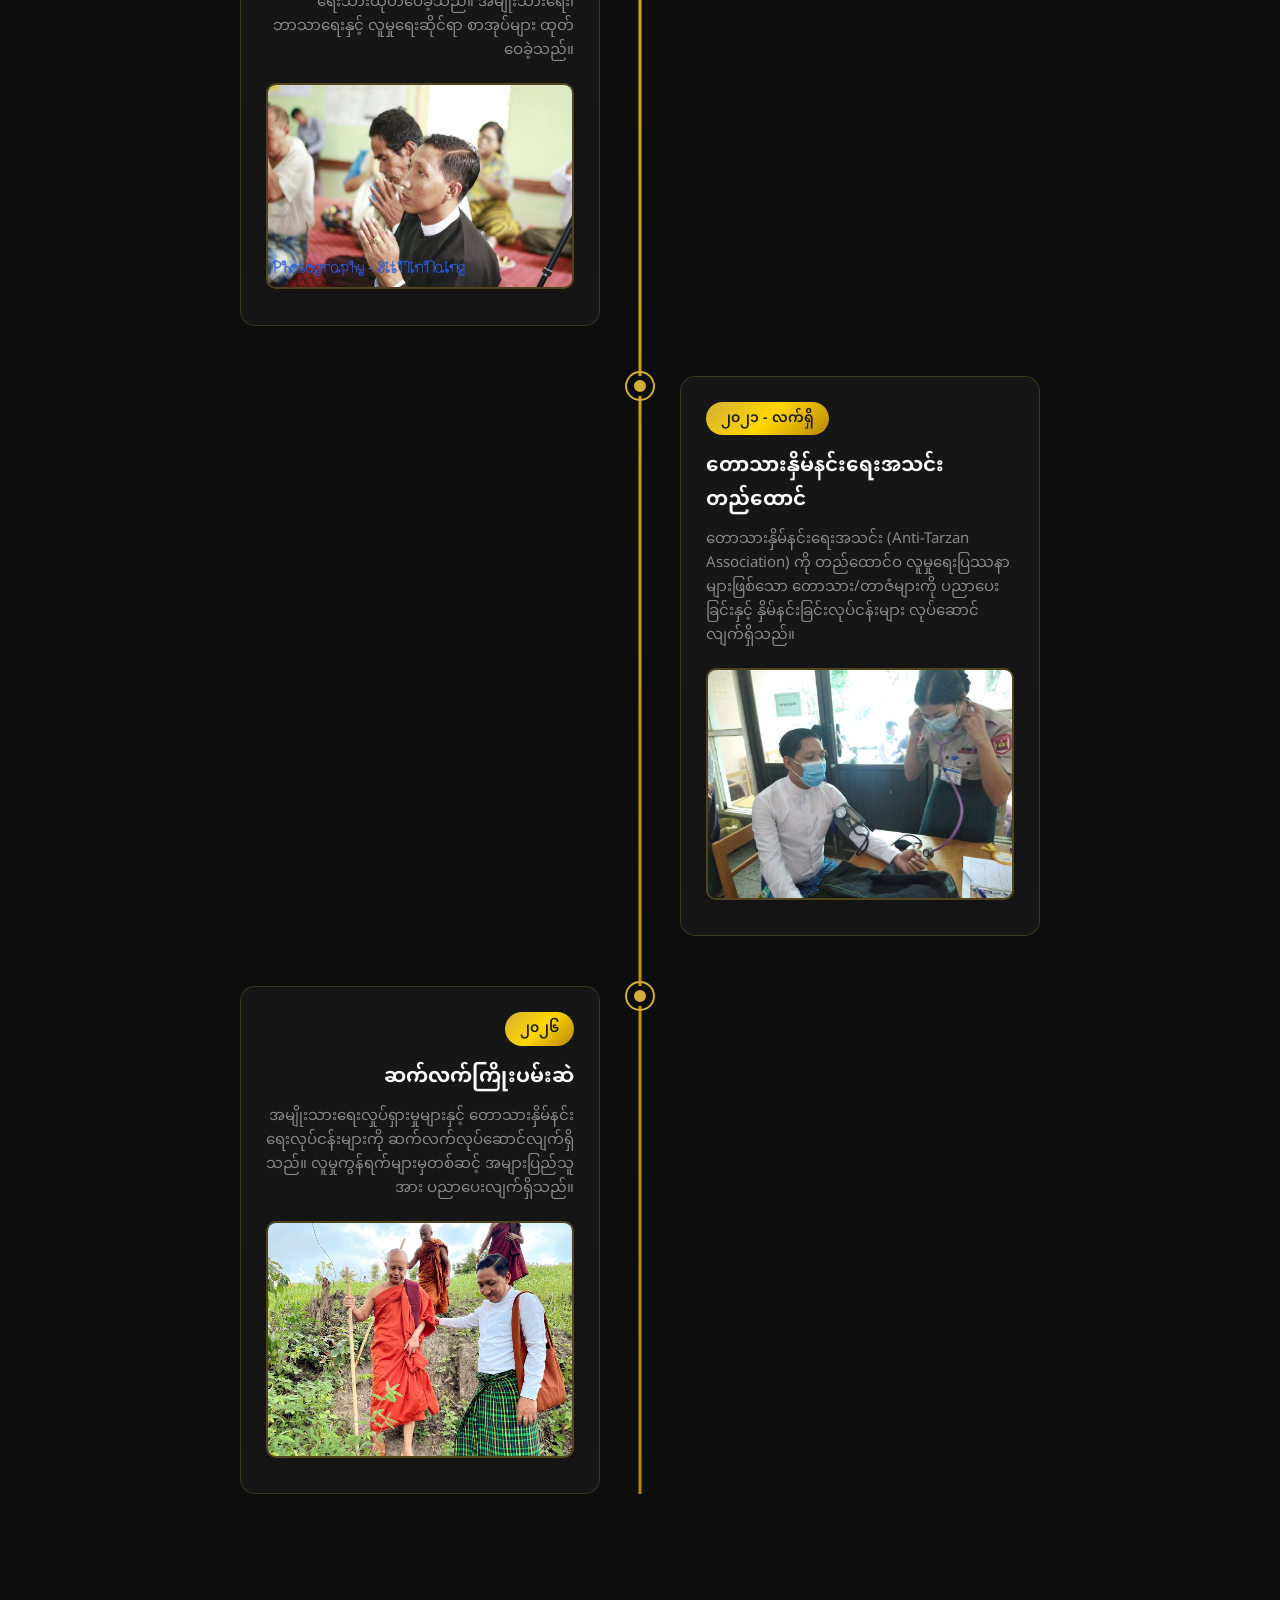
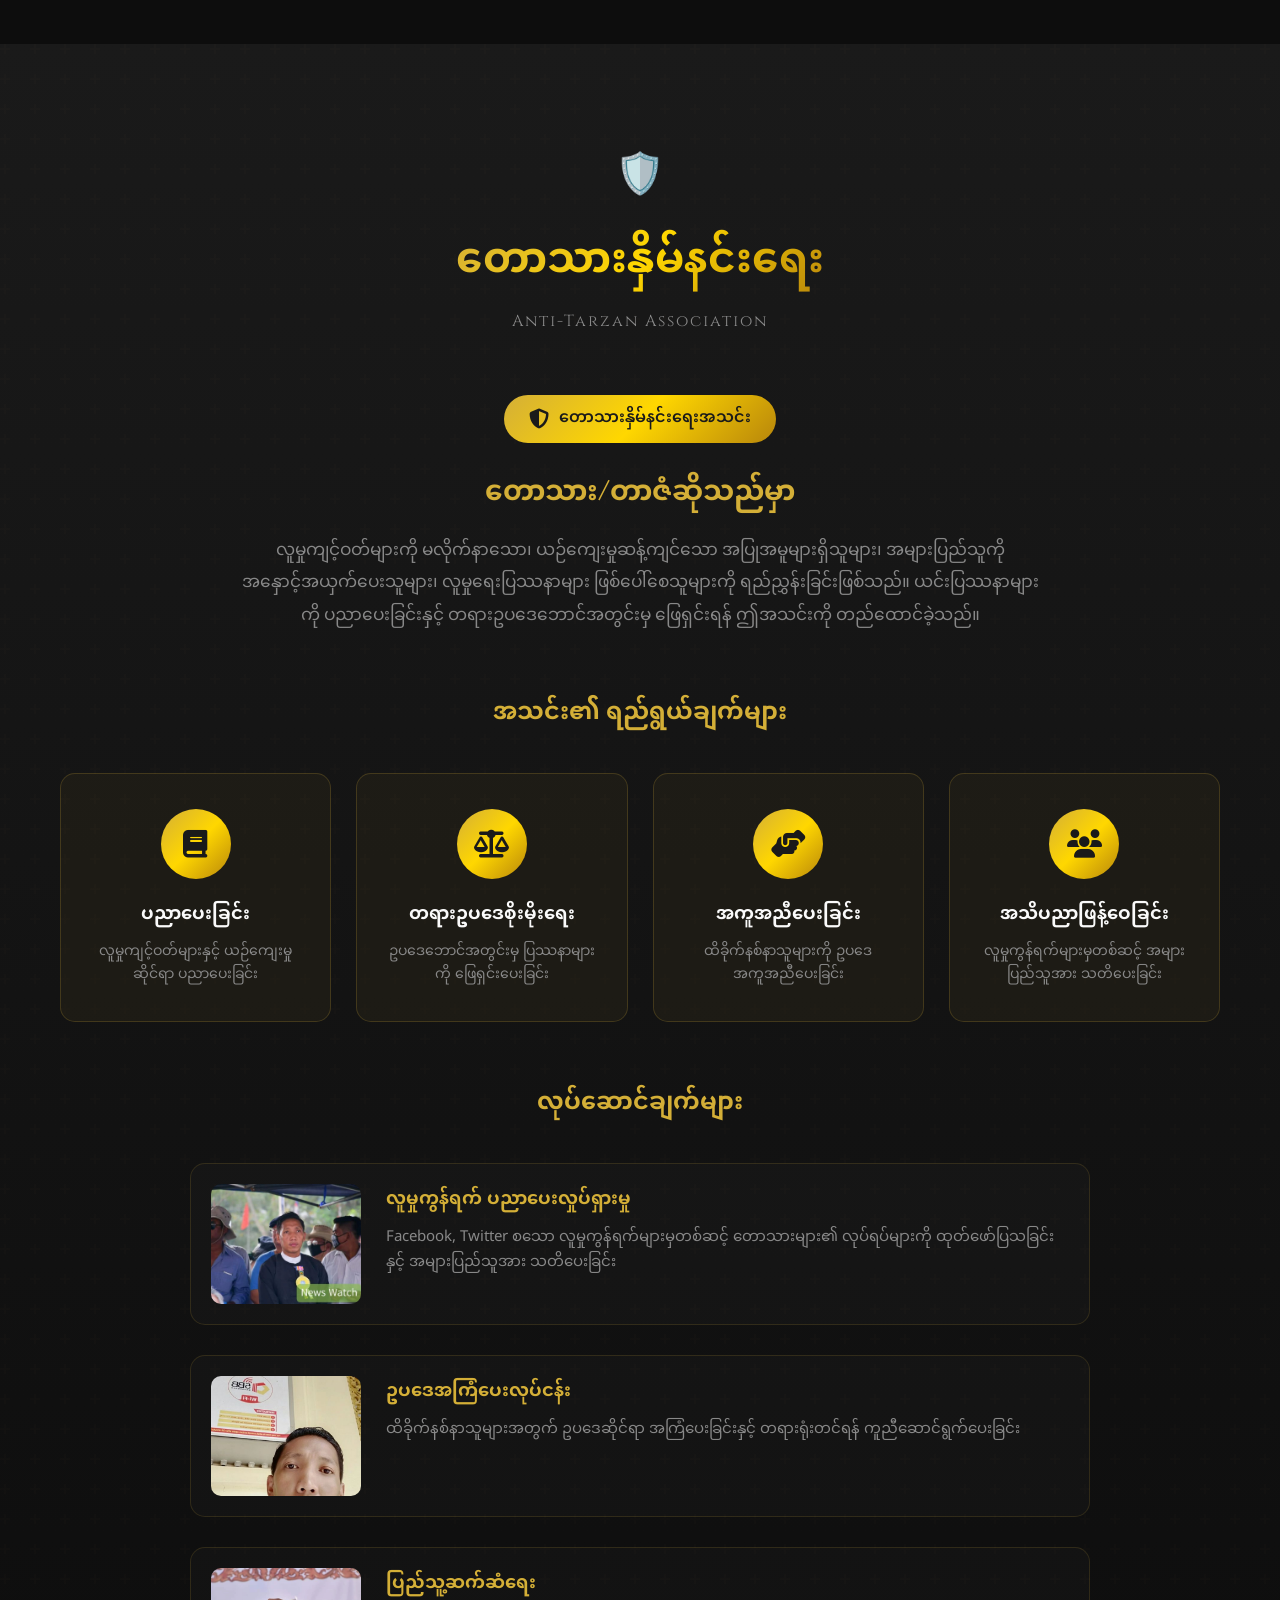
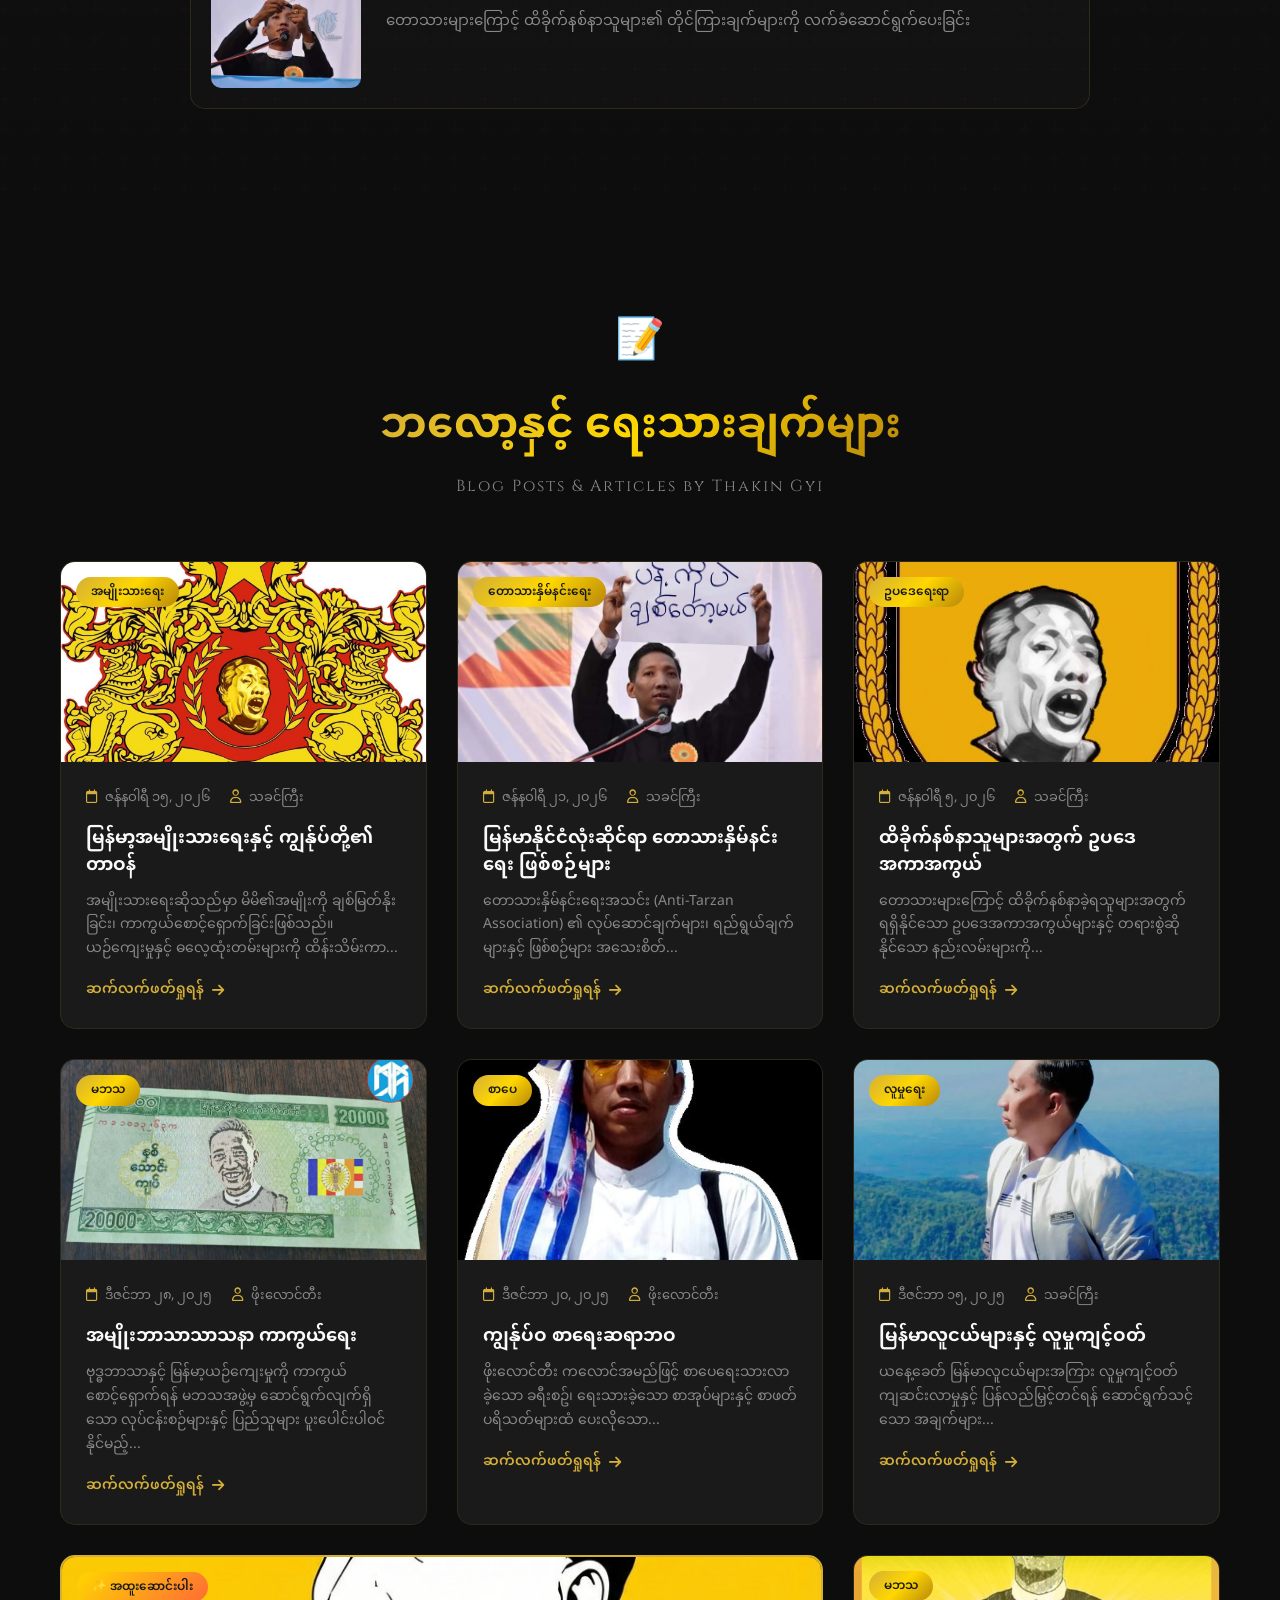
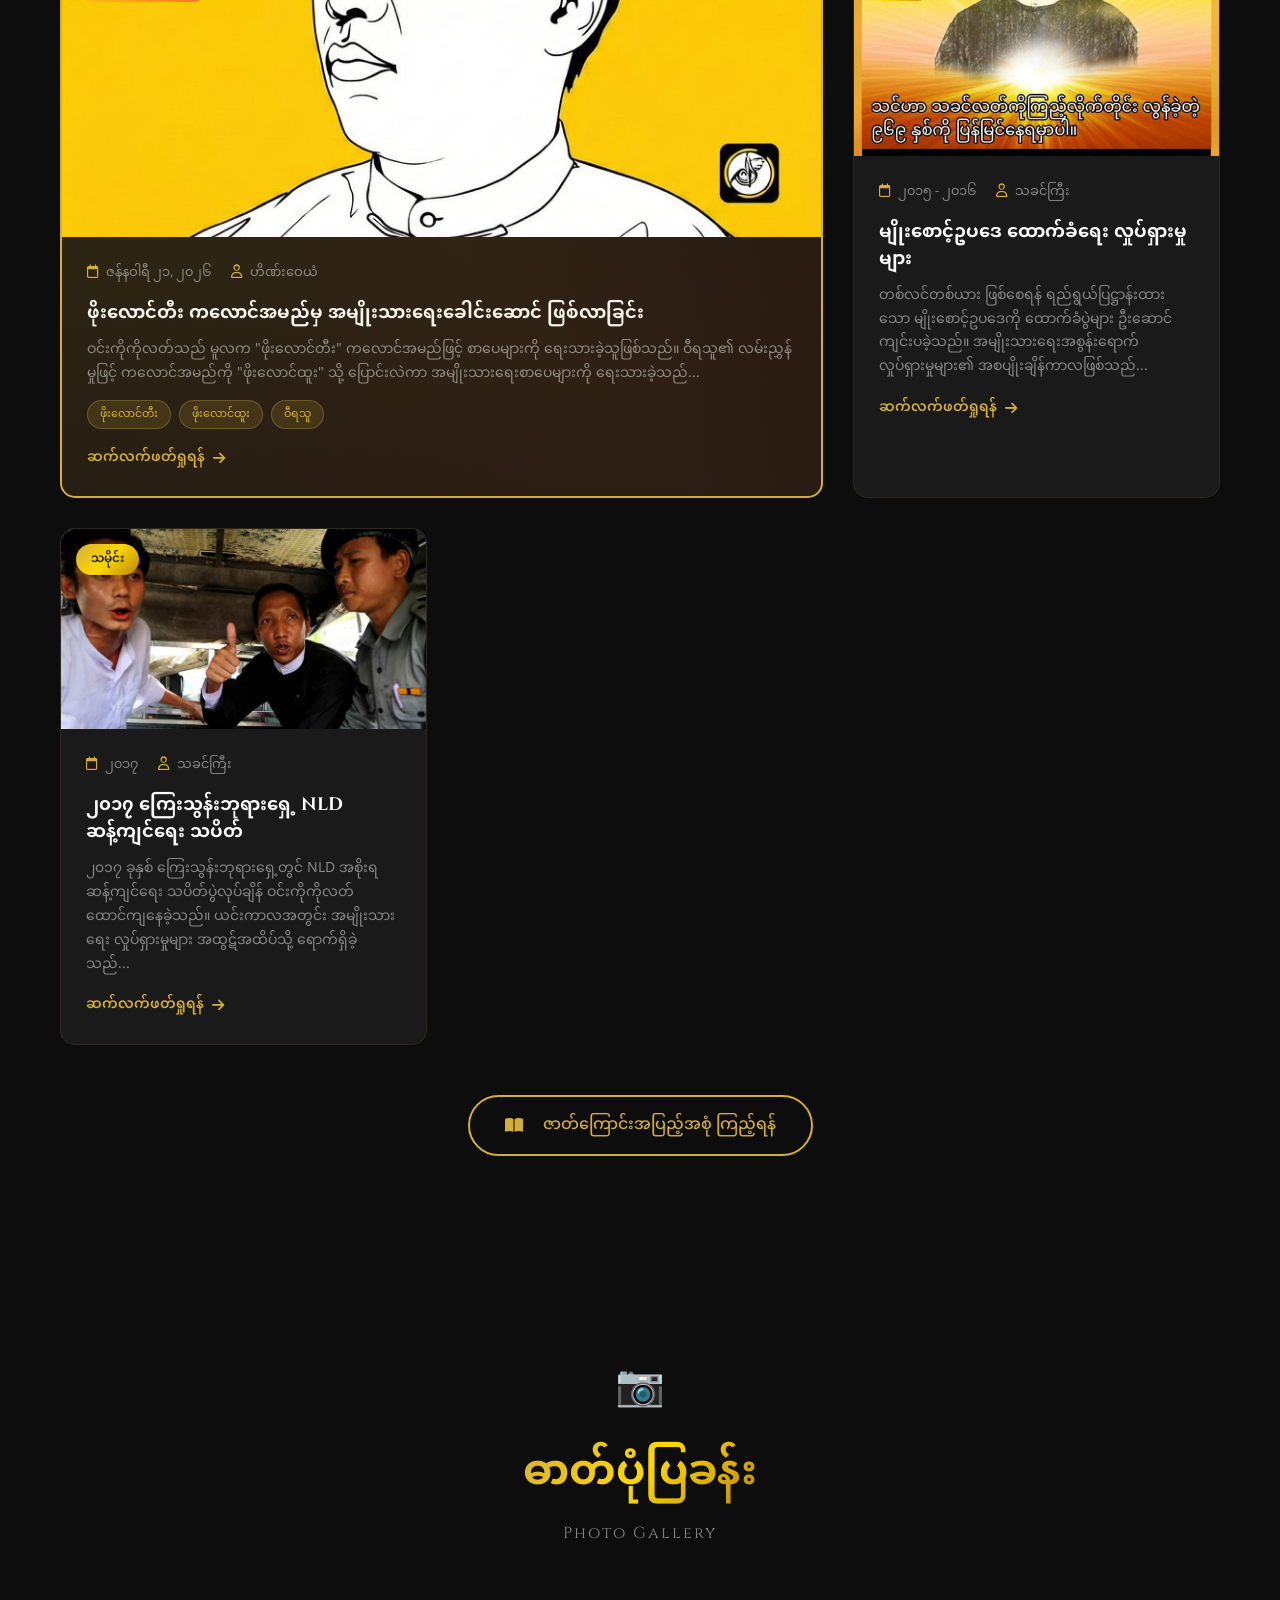
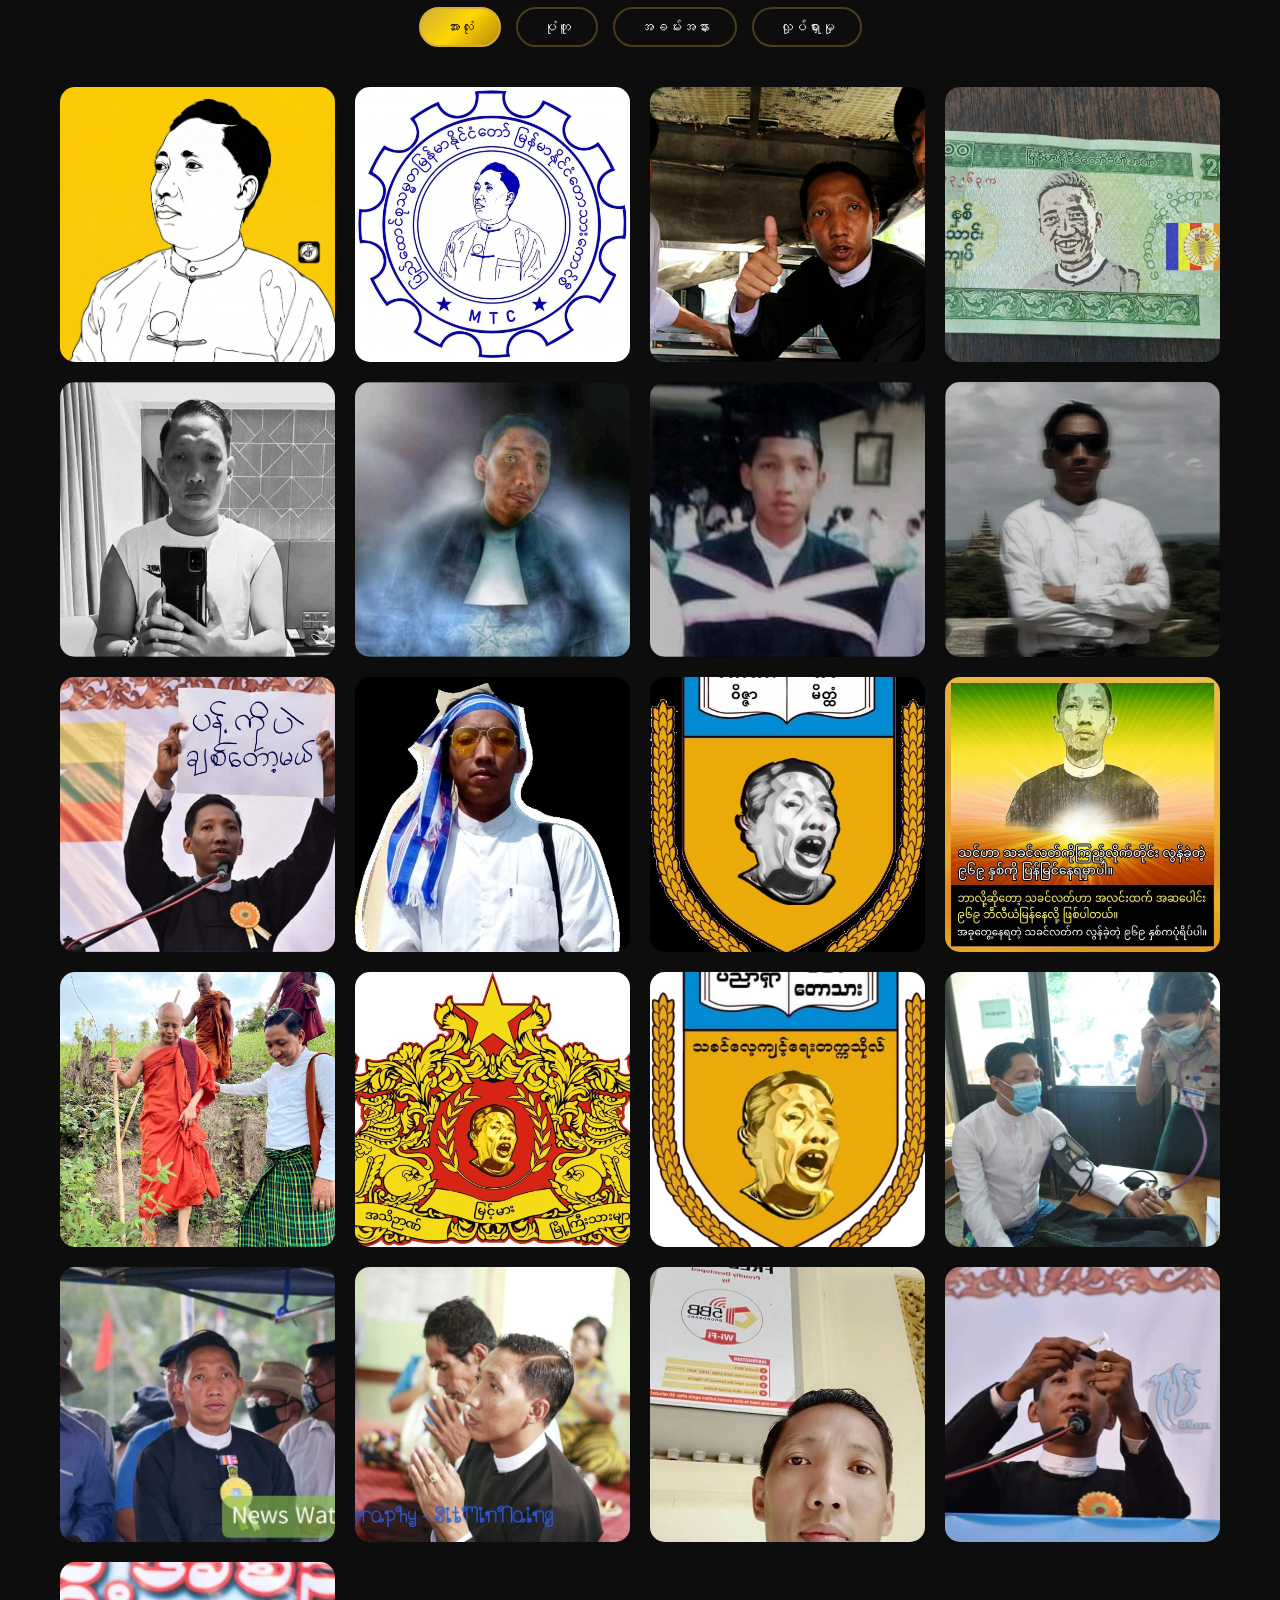
==== commit be3809b6: "Fix mobile responsiveness: prevent horizontal scroll, optimize image usage" ====
--- a/index.html
+++ b/index.html
@@ -237,7 +237,7 @@
                         <span class="timeline-date">၂၀၁၄ - ၂၀၁၅</span>
                         <h3>အမျိုးသားရေးလှုပ်ရှားမှုများ စတင်</h3>
                         <p>မဘသ (အမျိုးဘာသာသာသနာ ကာကွယ်ရေးအဖွဲ့) နှင့် ပူးပေါင်း၍ အမျိုးသားရေးလှုပ်ရှားမှုများကို စတင်ခဲ့သည်။</p>
-                        <img src="images/FB_IMG_1769003455770.jpg" loading="lazy" alt="Nationalist Movement Start" class="timeline-image">
+                        <img src="images/02_win_ko_ko_latt_wikipedia_portrait.jpg" loading="lazy" alt="Nationalist Movement Start" class="timeline-image">
                     </div>
                 </div>
                 <div class="timeline-item" data-aos="fade-up" data-aos-delay="200">
@@ -487,7 +487,7 @@
                 </article>
                 <article class="blog-card" data-aos="fade-up" data-aos-delay="500">
                     <div class="blog-image">
-                        <img src="images/IMG_7086.jpg" loading="lazy" alt="Blog Post 6">
+                        <img src="images/f6e3663e39a0a523ad70274a9ef2546d.jpg" loading="lazy" alt="Blog Post 6">
                         <span class="blog-category">လူမှုရေး</span>
                     </div>
                     <div class="blog-content">
--- a/css/style.css
+++ b/css/style.css
@@ -65,6 +65,7 @@
 html {
     scroll-behavior: smooth;
     font-size: 16px;
+    overflow-x: hidden;
 }
 
 body {
@@ -73,6 +74,8 @@
     color: var(--text-light);
     line-height: 1.7;
     overflow-x: hidden;
+    width: 100%;
+    max-width: 100vw;
 }
 
 /* Selection */
@@ -100,6 +103,13 @@
     max-width: var(--container-width);
     margin: 0 auto;
     padding: 0 20px;
+    width: 100%;
+}
+
+/* Section Base */
+.section {
+    overflow-x: hidden;
+    width: 100%;
 }
 
 /* ============================================
@@ -2355,6 +2365,198 @@
 }
 
 /* ============================================
+   Mobile Overflow Fixes
+   ============================================ */
+@media (max-width: 768px) {
+    /* Prevent any horizontal overflow */
+    html, body {
+        overflow-x: hidden;
+        width: 100%;
+        max-width: 100vw;
+    }
+    
+    /* Hero section overflow fix */
+    .hero::after {
+        width: 100%;
+        overflow: hidden;
+    }
+    
+    .hero-content {
+        padding: 80px 15px;
+        width: 100%;
+        max-width: 100%;
+    }
+    
+    .hero-roles {
+        padding: 0 10px;
+    }
+    
+    /* Timeline mobile fixes */
+    .timeline-content {
+        max-width: 100%;
+        word-wrap: break-word;
+    }
+    
+    /* About section mobile */
+    .about-content {
+        width: 100%;
+        max-width: 100%;
+    }
+    
+    .about-text {
+        width: 100%;
+        max-width: 100%;
+        padding: 0 10px;
+    }
+    
+    .about-details {
+        width: 100%;
+    }
+    
+    .detail-item {
+        width: 100%;
+        max-width: 100%;
+    }
+    
+    /* Gallery mobile */
+    .gallery-grid {
+        width: 100%;
+        max-width: 100%;
+    }
+    
+    /* Anti-tarzan section */
+    .antitarzan-content {
+        width: 100%;
+        max-width: 100%;
+        padding: 0 10px;
+    }
+    
+    .activity-item {
+        width: 100%;
+        max-width: 100%;
+    }
+    
+    .activity-item img {
+        max-width: 100%;
+    }
+    
+    /* Blog section */
+    .blog-grid {
+        width: 100%;
+        max-width: 100%;
+    }
+    
+    .blog-card {
+        max-width: 100%;
+    }
+    
+    .blog-card img {
+        max-width: 100%;
+    }
+    
+    /* Contact section */
+    .contact-content {
+        width: 100%;
+        max-width: 100%;
+    }
+    
+    .contact-form input,
+    .contact-form textarea {
+        max-width: 100%;
+    }
+    
+    /* Buttons */
+    .hero-cta {
+        width: 100%;
+        padding: 0 15px;
+    }
+    
+    .btn {
+        max-width: 100%;
+        word-wrap: break-word;
+    }
+    
+    /* Navigation */
+    .nav-container {
+        padding: 0 15px;
+    }
+    
+    /* Quote block */
+    .about-quote {
+        max-width: 100%;
+        overflow-wrap: break-word;
+    }
+    
+    .about-quote blockquote {
+        font-size: 16px;
+        padding: 15px 20px;
+    }
+    
+    /* Section headers */
+    .section-header {
+        padding: 0 15px;
+    }
+    
+    .section-title {
+        font-size: 26px;
+        word-wrap: break-word;
+    }
+}
+
+@media (max-width: 480px) {
+    /* Extra small device fixes */
+    .hero-content {
+        padding: 60px 10px;
+    }
+    
+    .hero-title {
+        font-size: 28px;
+        word-wrap: break-word;
+    }
+    
+    .hero-subtitle {
+        font-size: 14px;
+    }
+    
+    .hero-tagline {
+        font-size: 16px;
+    }
+    
+    .hero-name-en {
+        font-size: 18px;
+    }
+    
+    .role-badge {
+        font-size: 11px;
+        padding: 5px 12px;
+    }
+    
+    .timeline-content {
+        padding: 15px;
+    }
+    
+    .timeline-content h4 {
+        font-size: 16px;
+    }
+    
+    .timeline-content p {
+        font-size: 13px;
+    }
+    
+    .container {
+        padding: 0 12px;
+    }
+    
+    .about-intro {
+        font-size: 14px;
+    }
+    
+    .section-subtitle {
+        font-size: 12px;
+    }
+}
+
+/* ============================================
    Print Styles
    ============================================ */
 @media print {
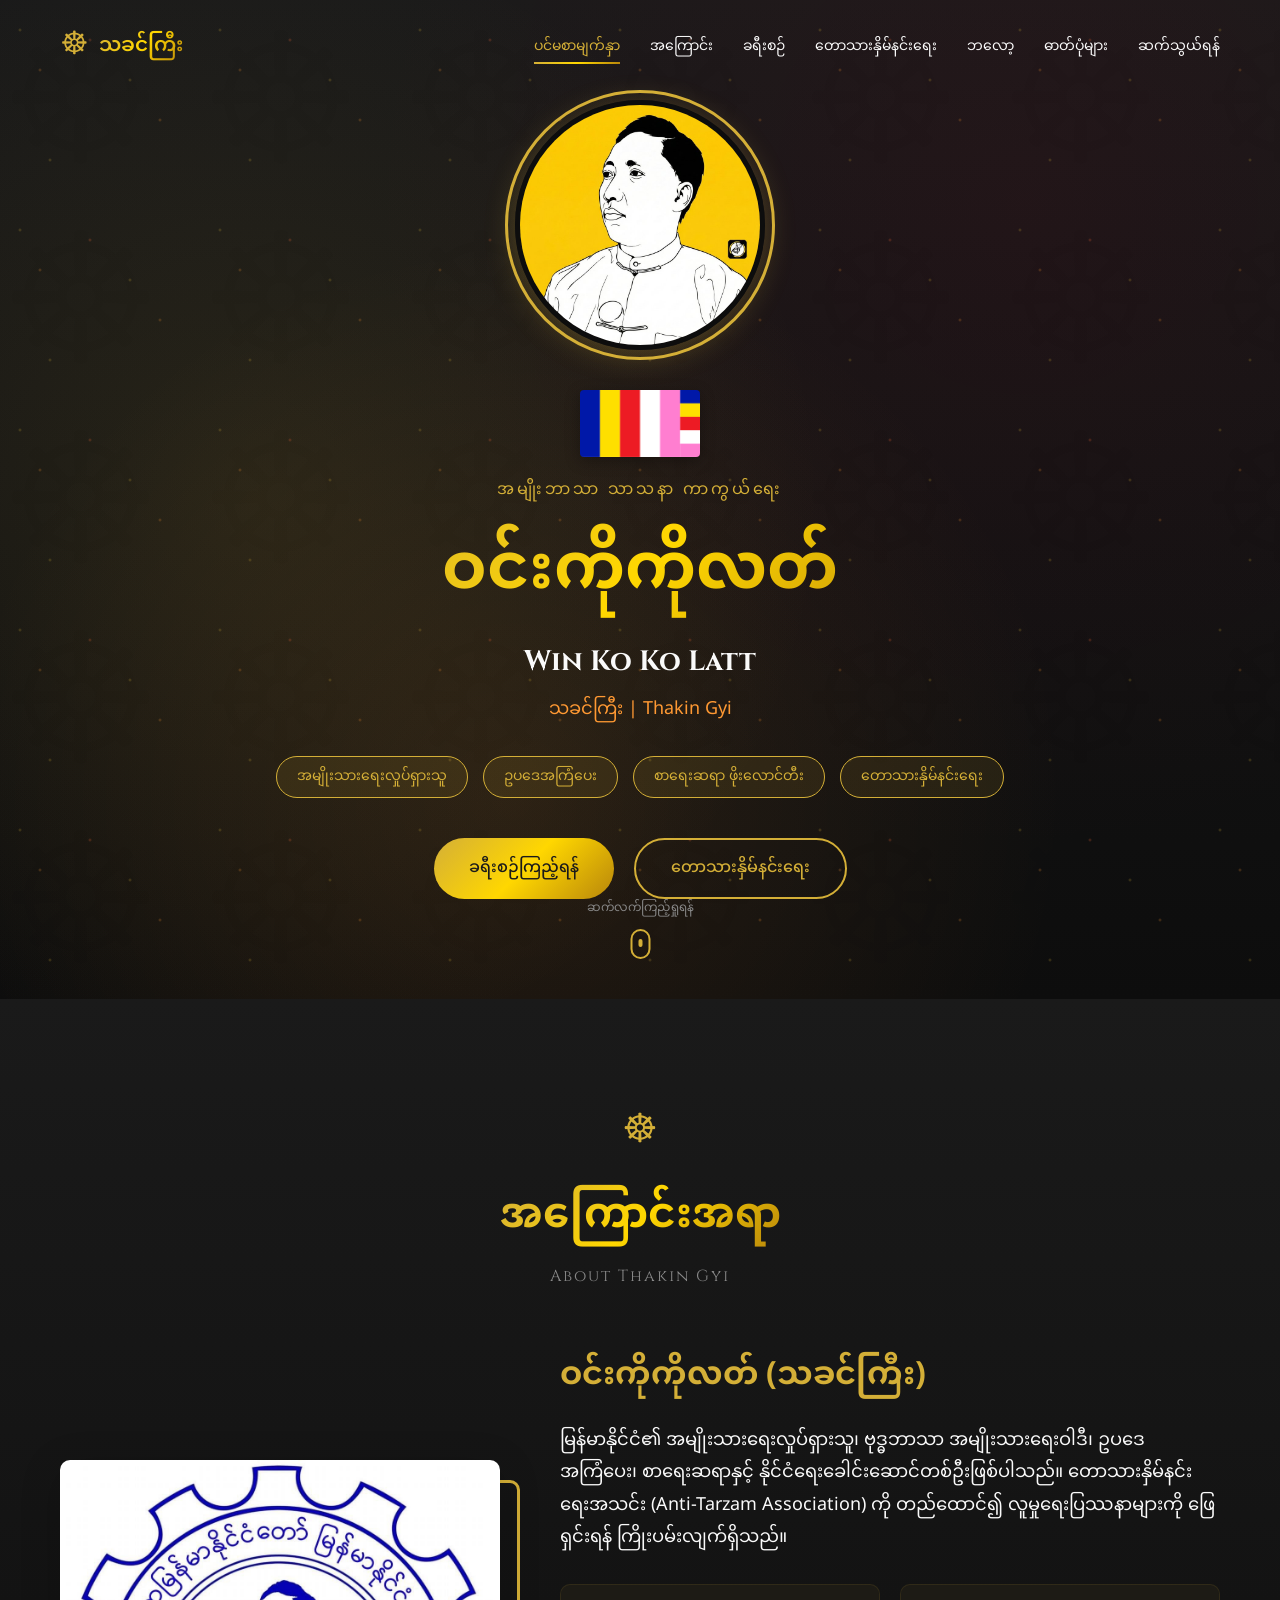
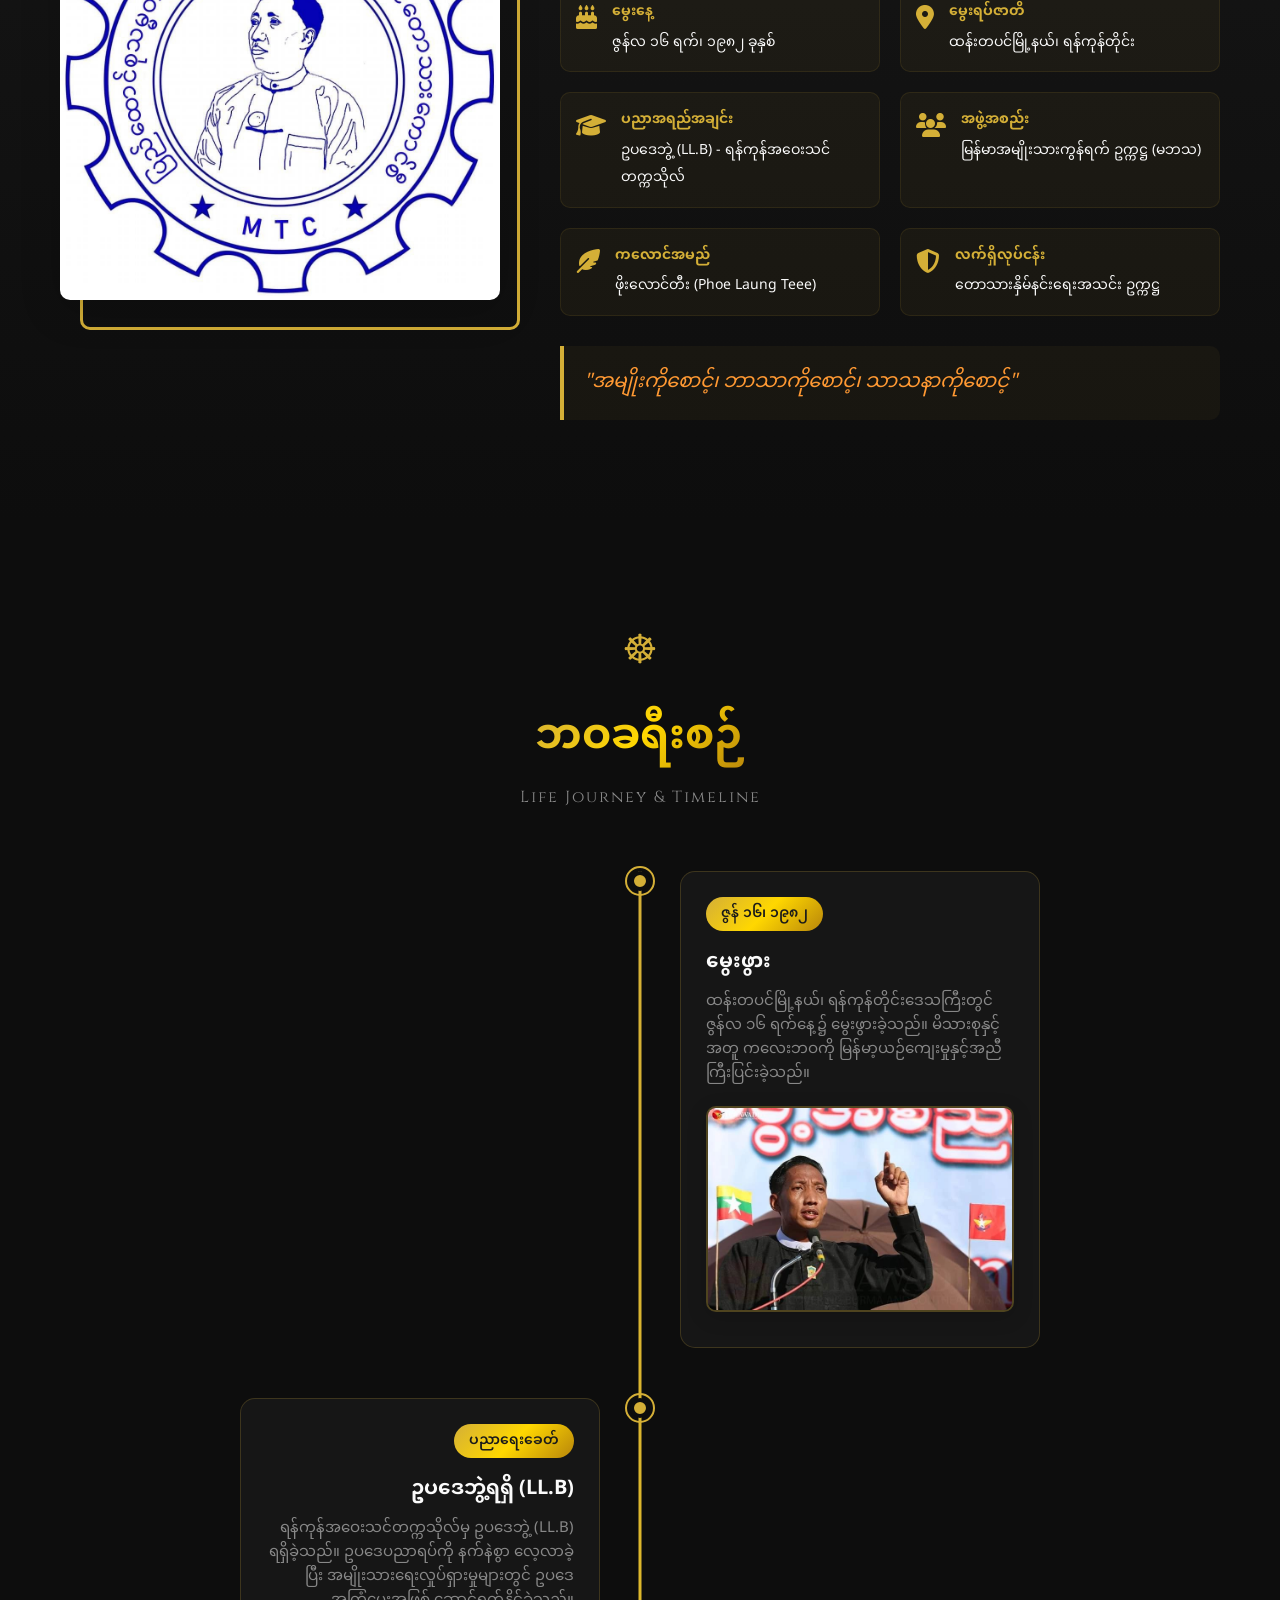
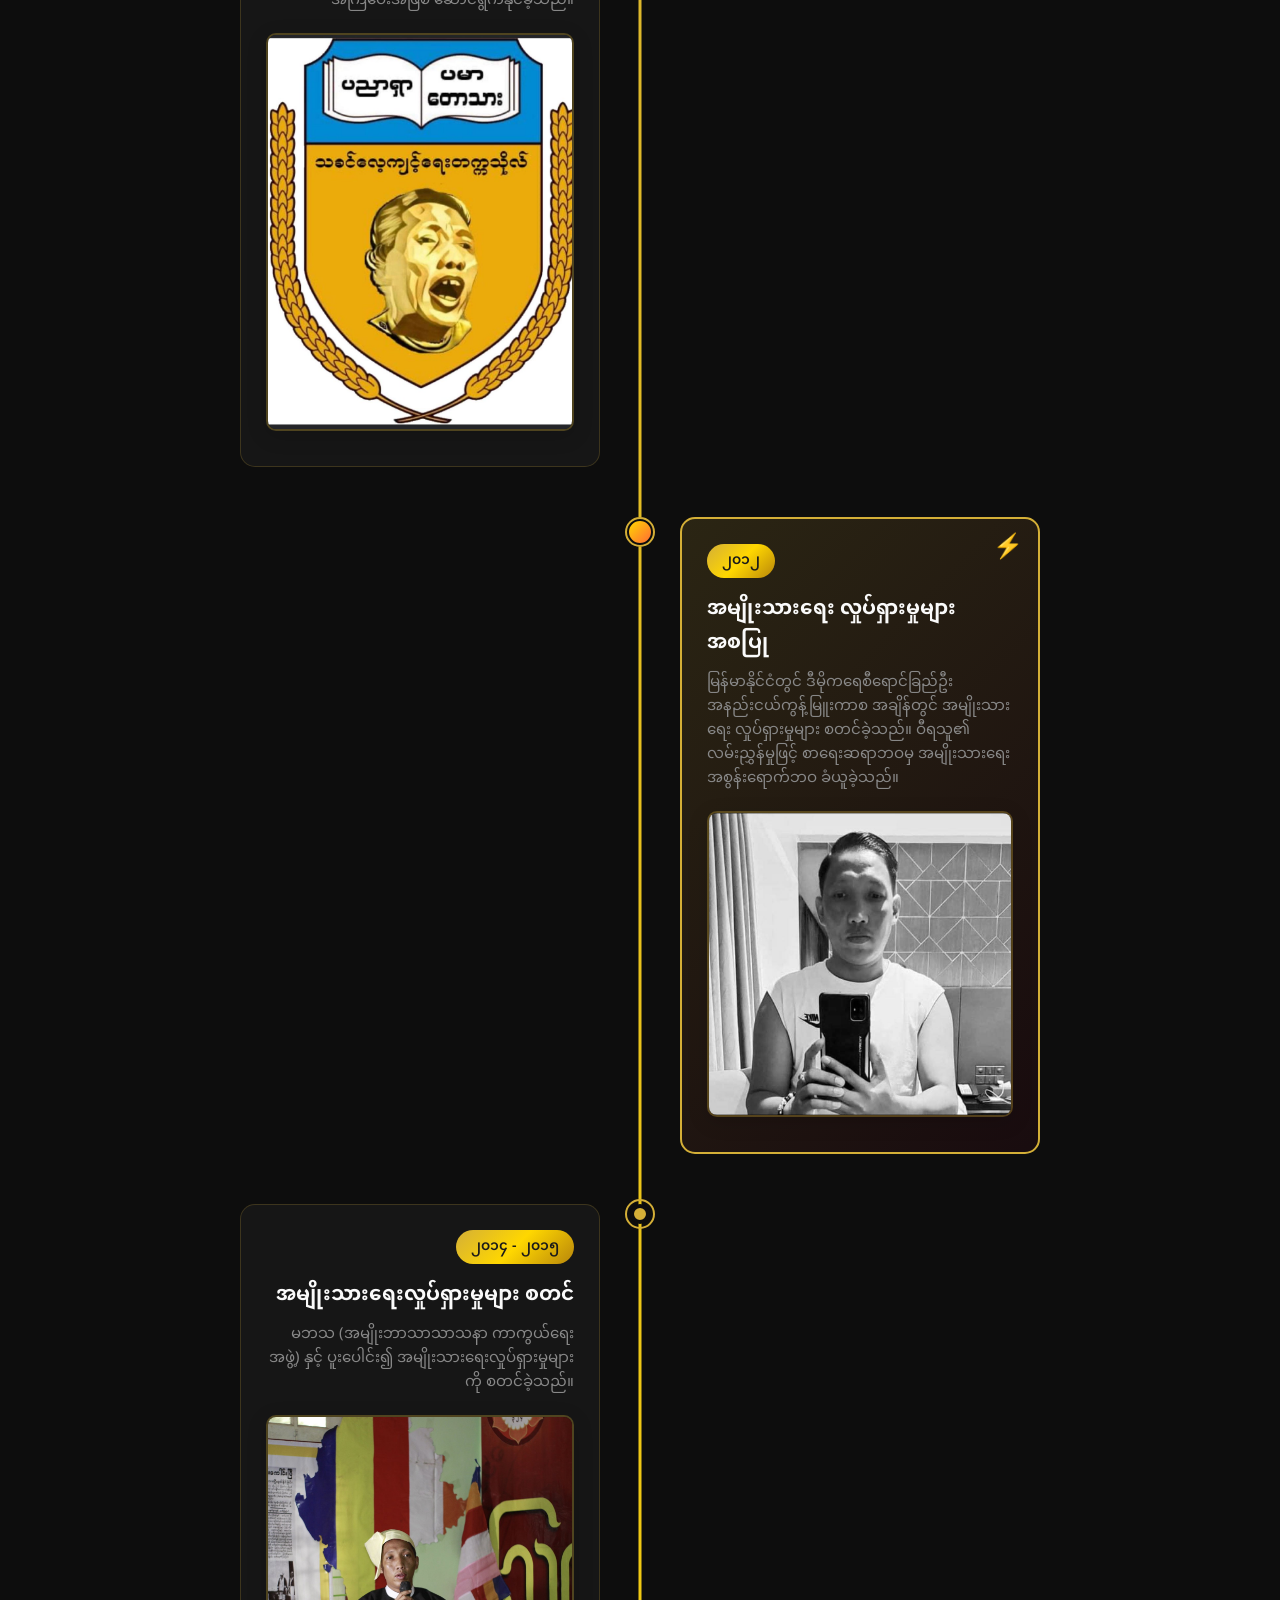
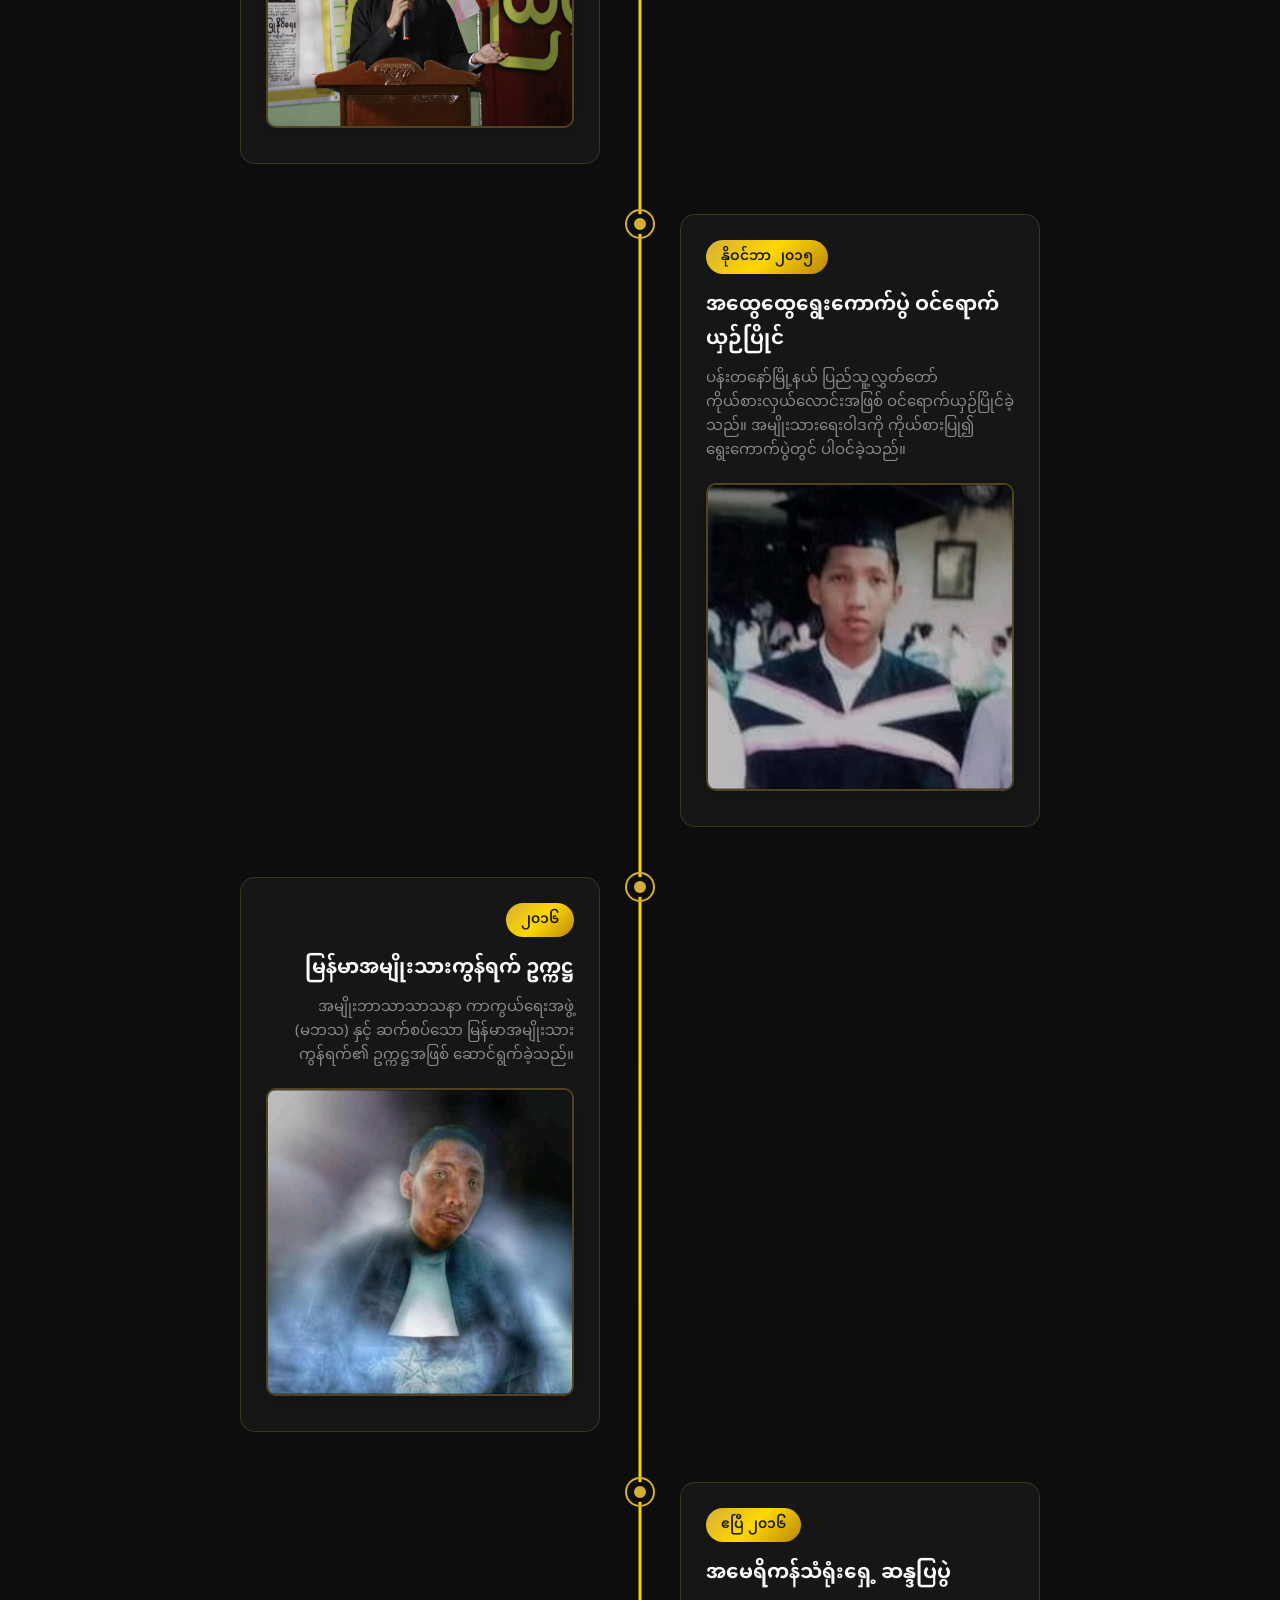
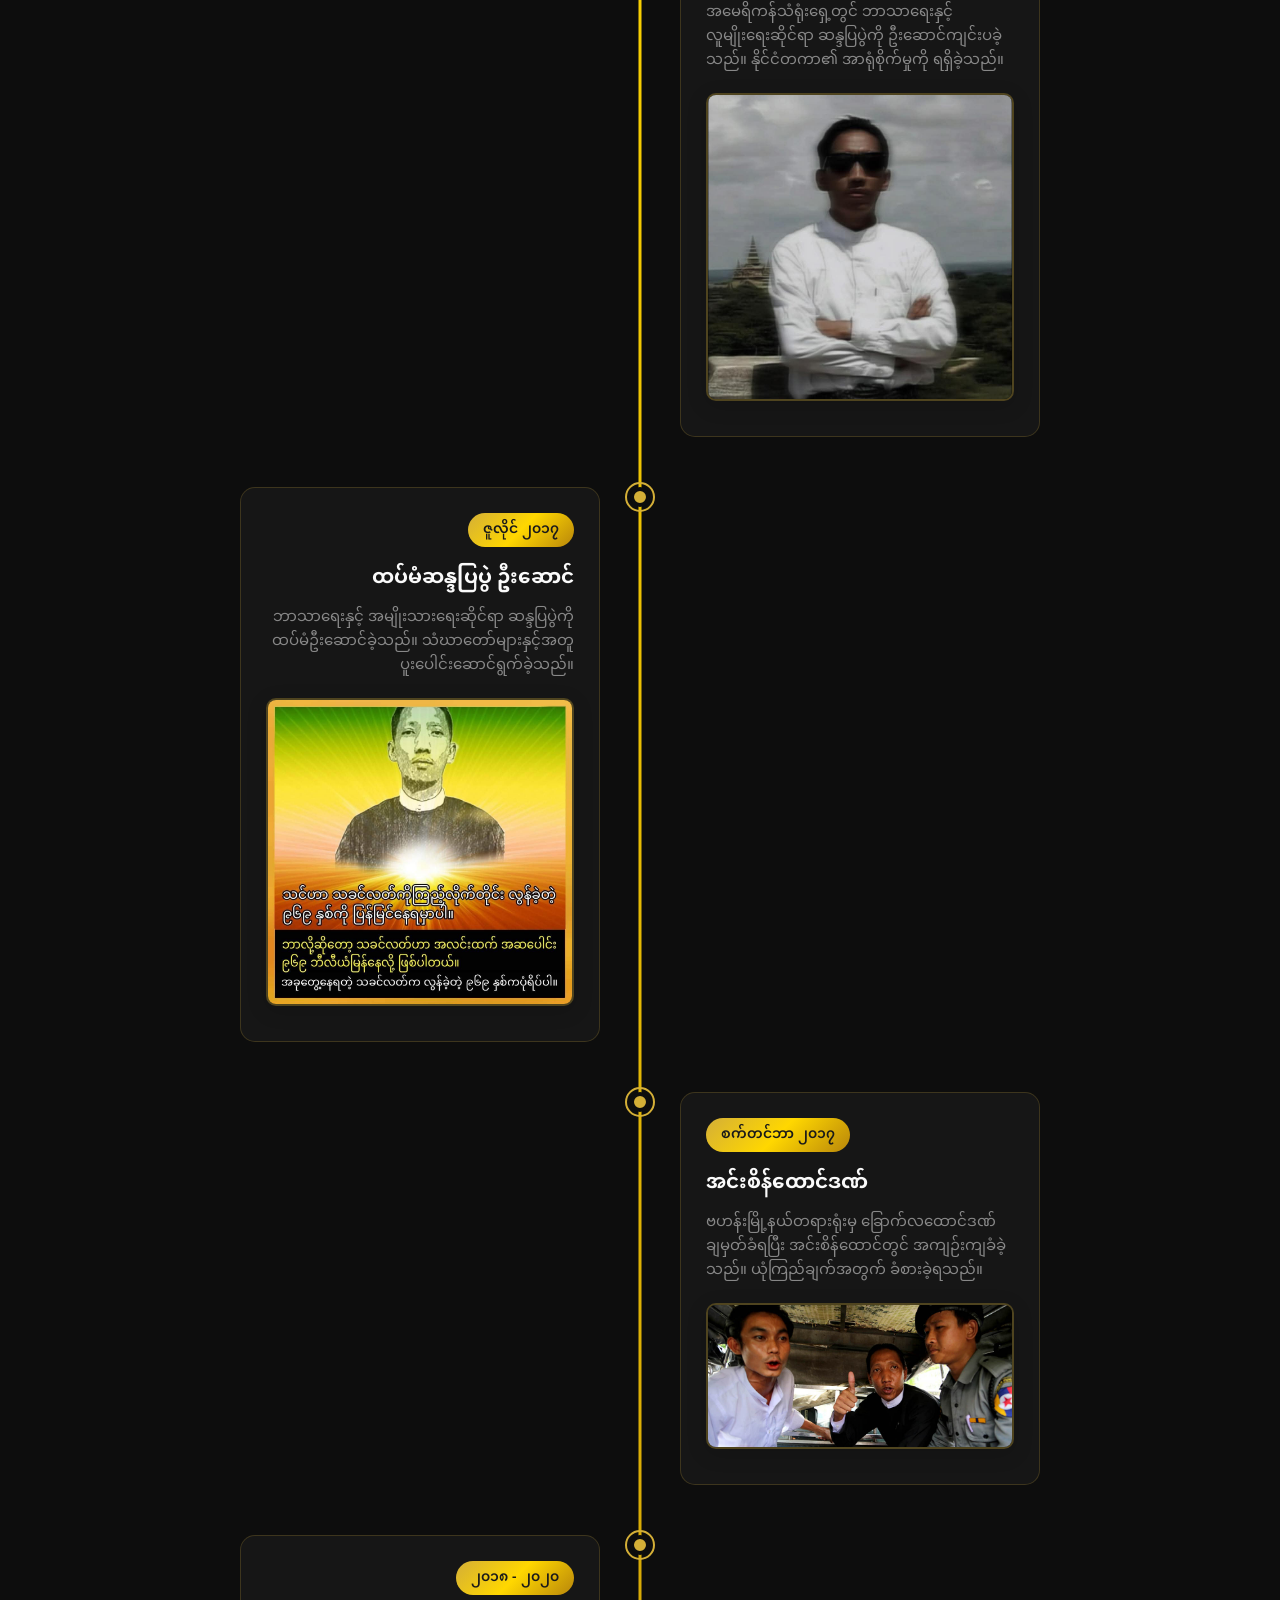
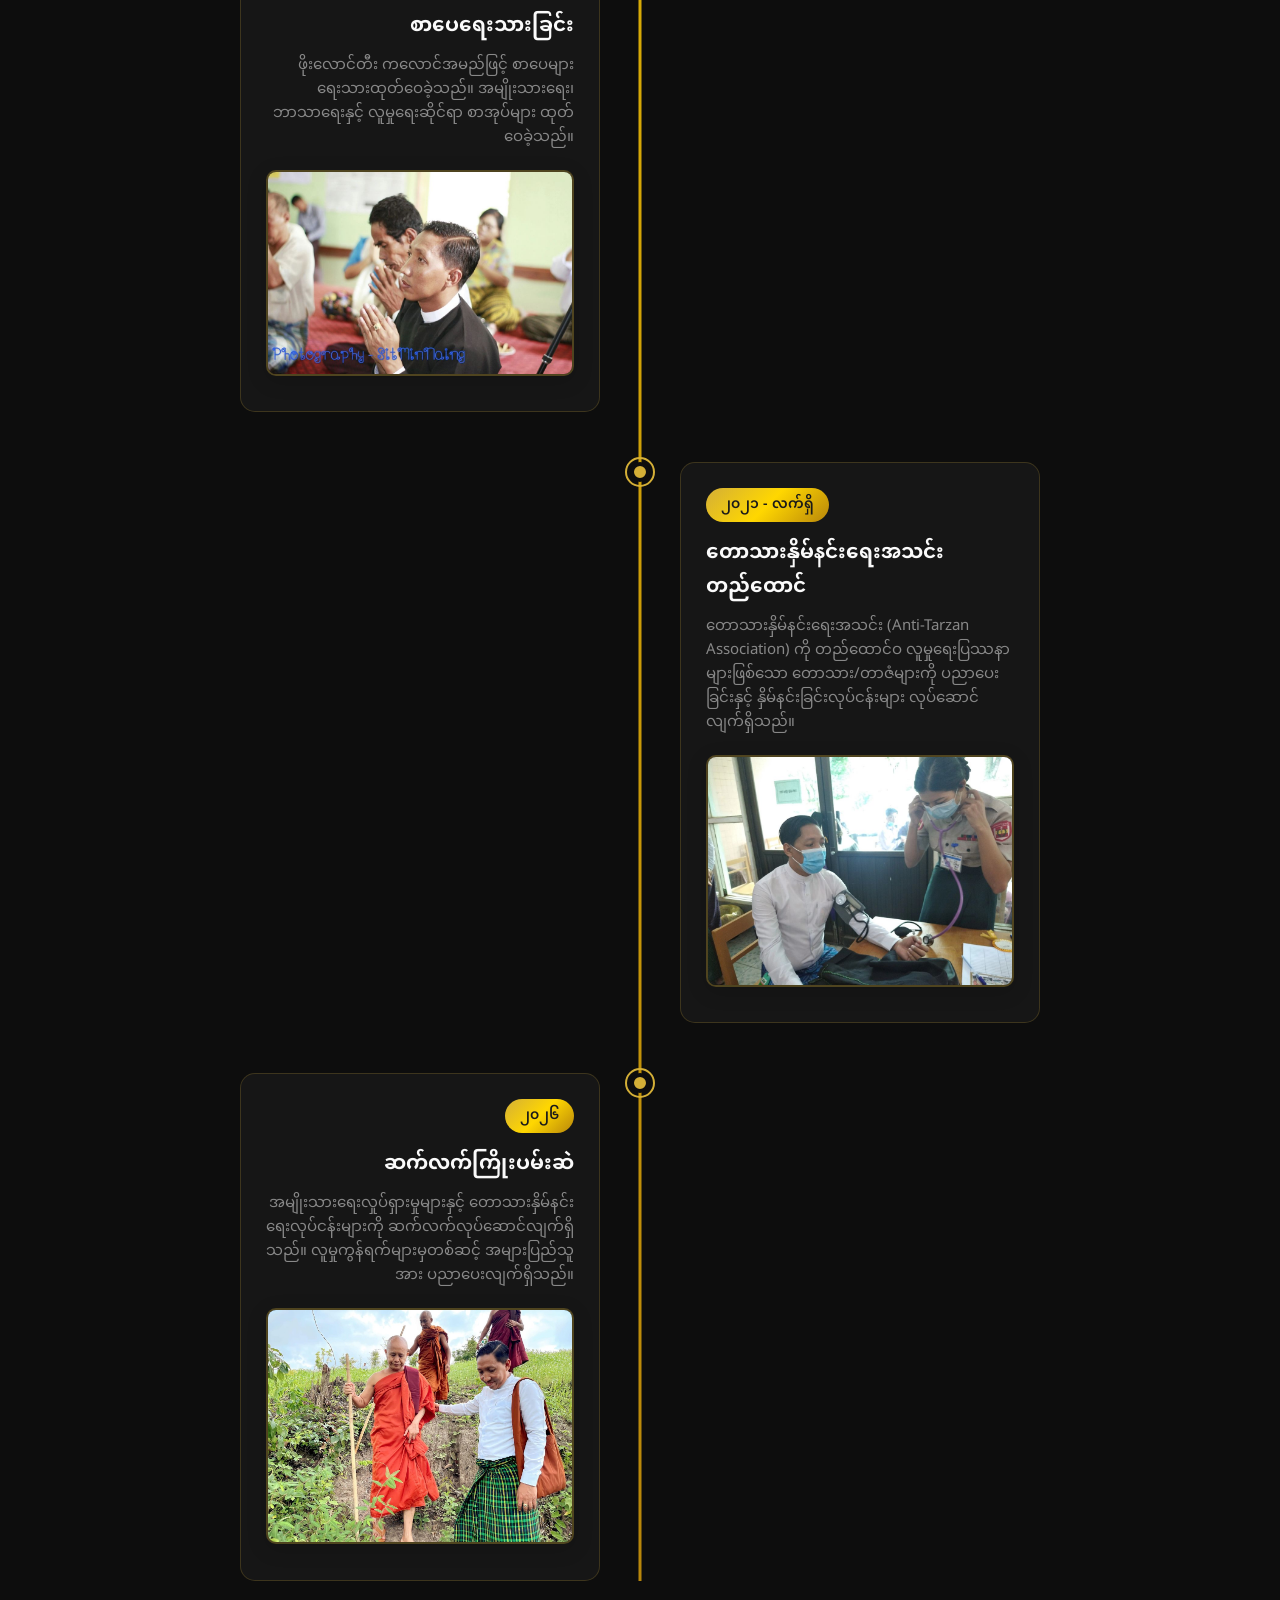
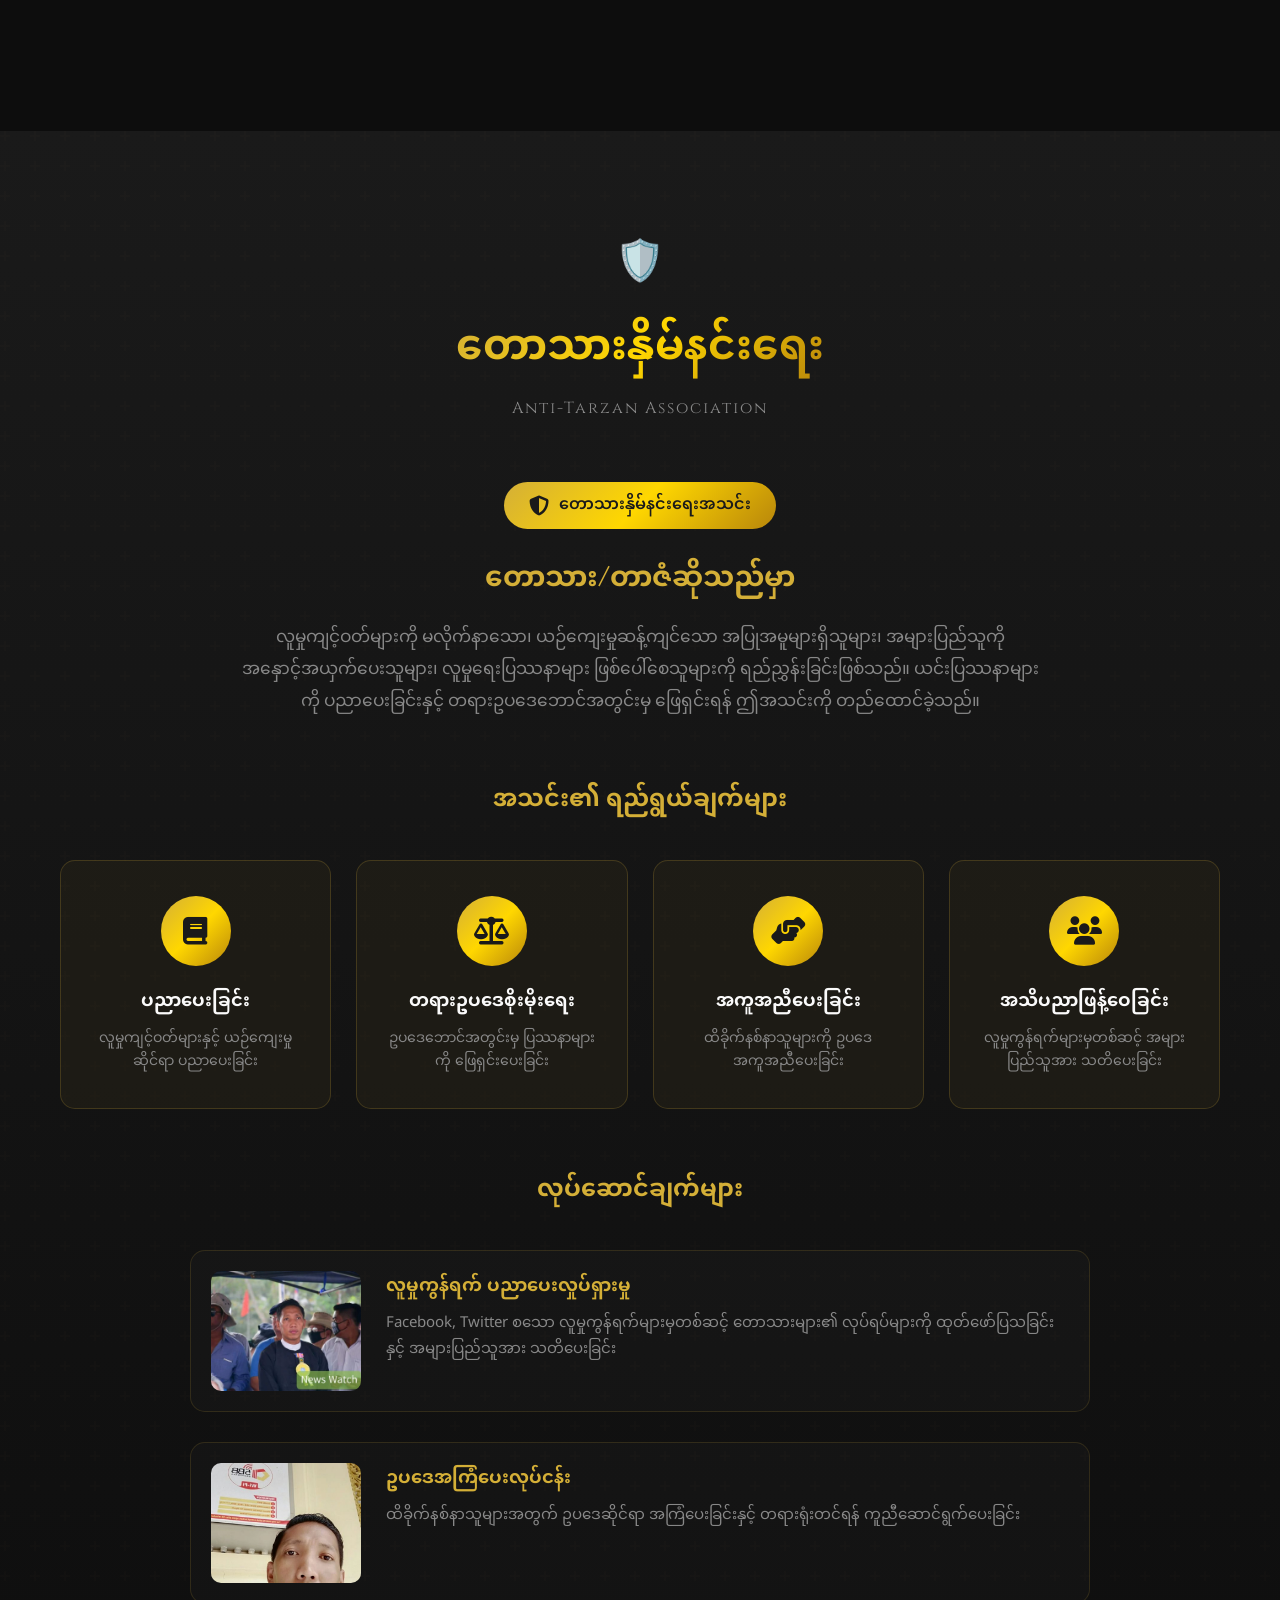
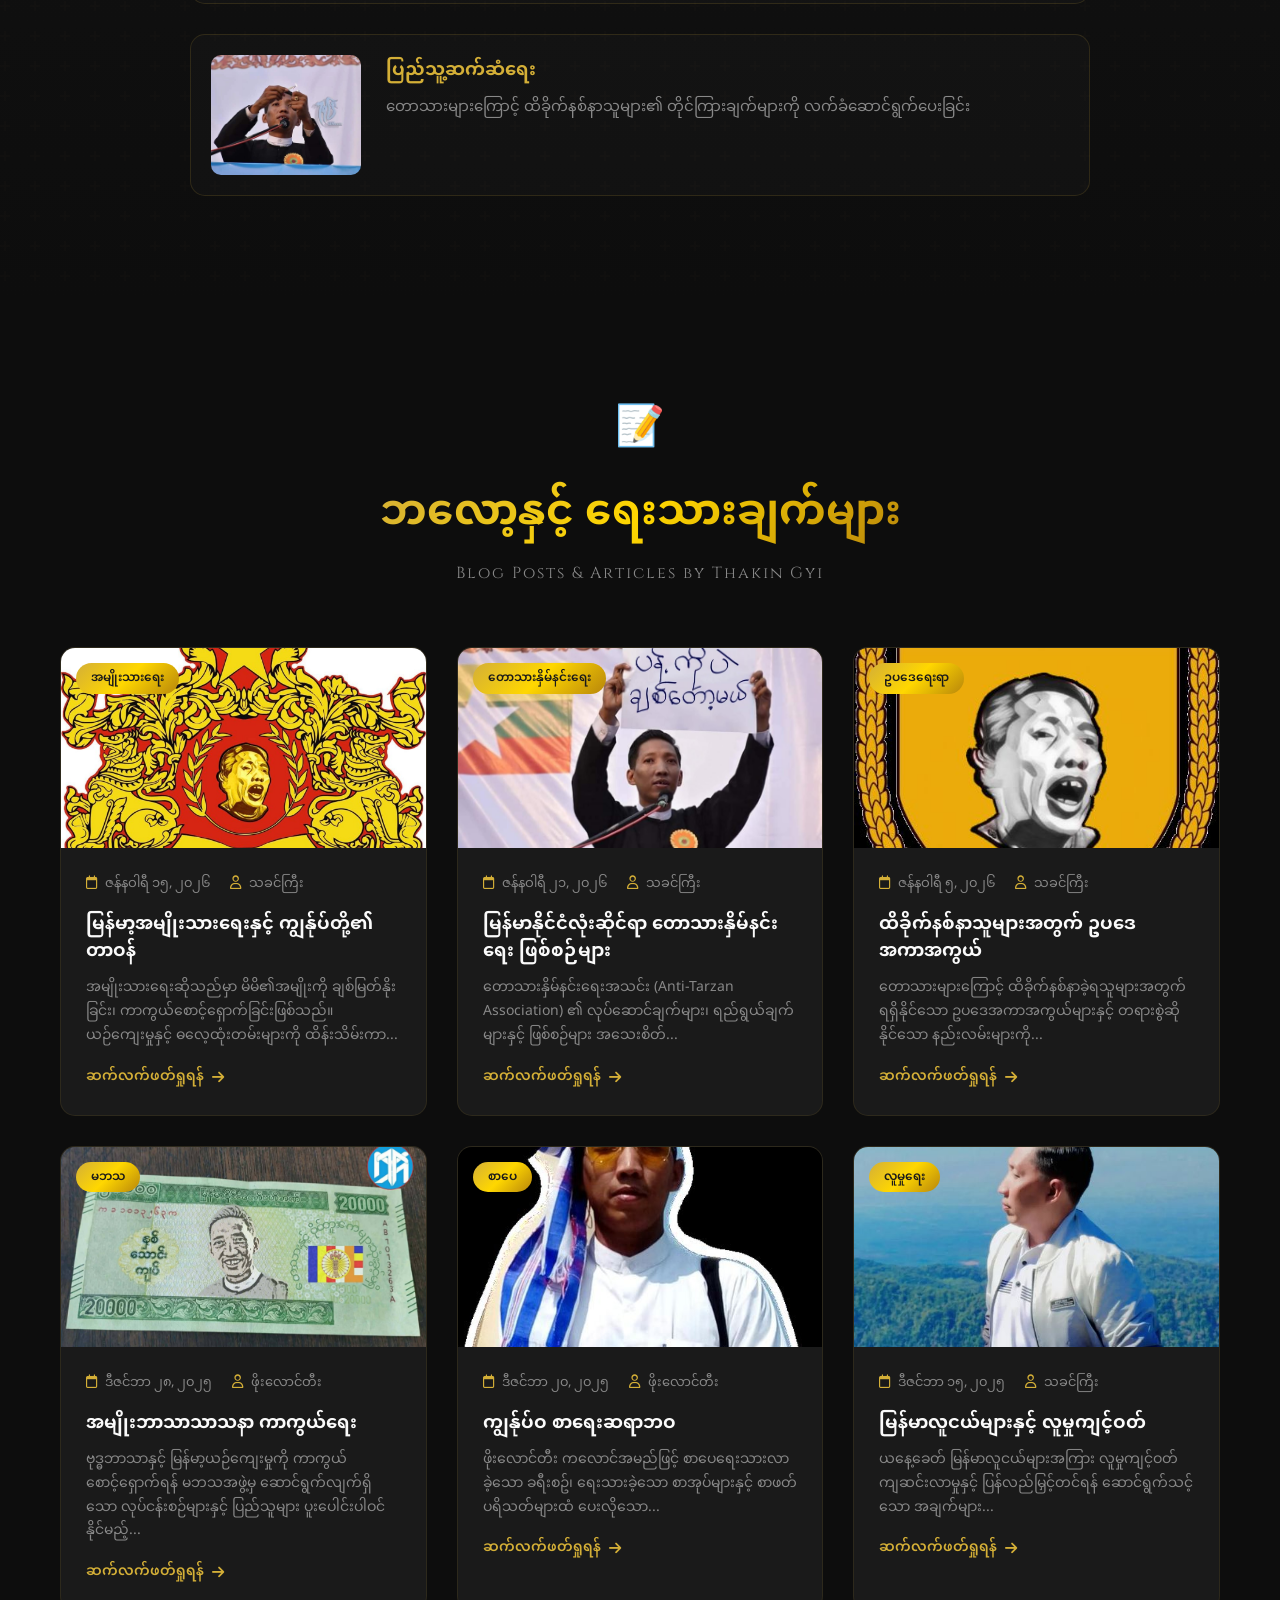
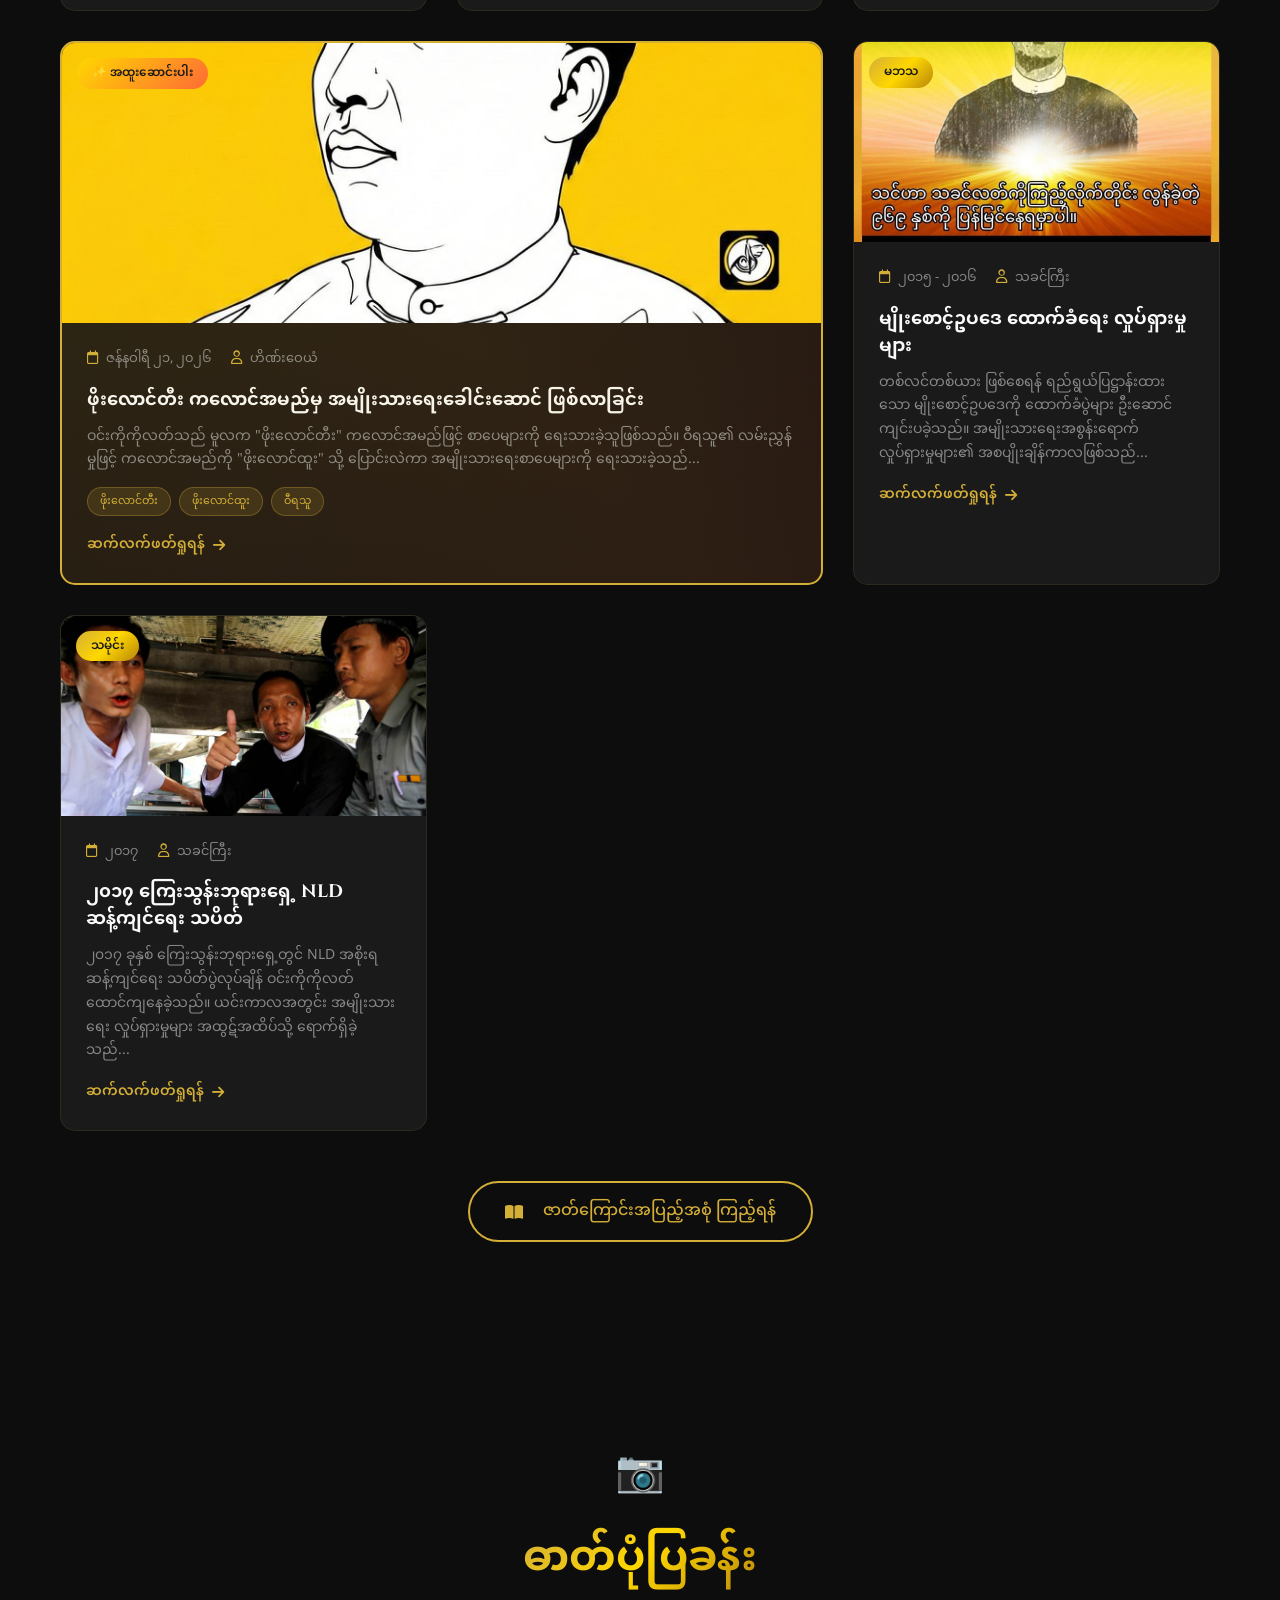
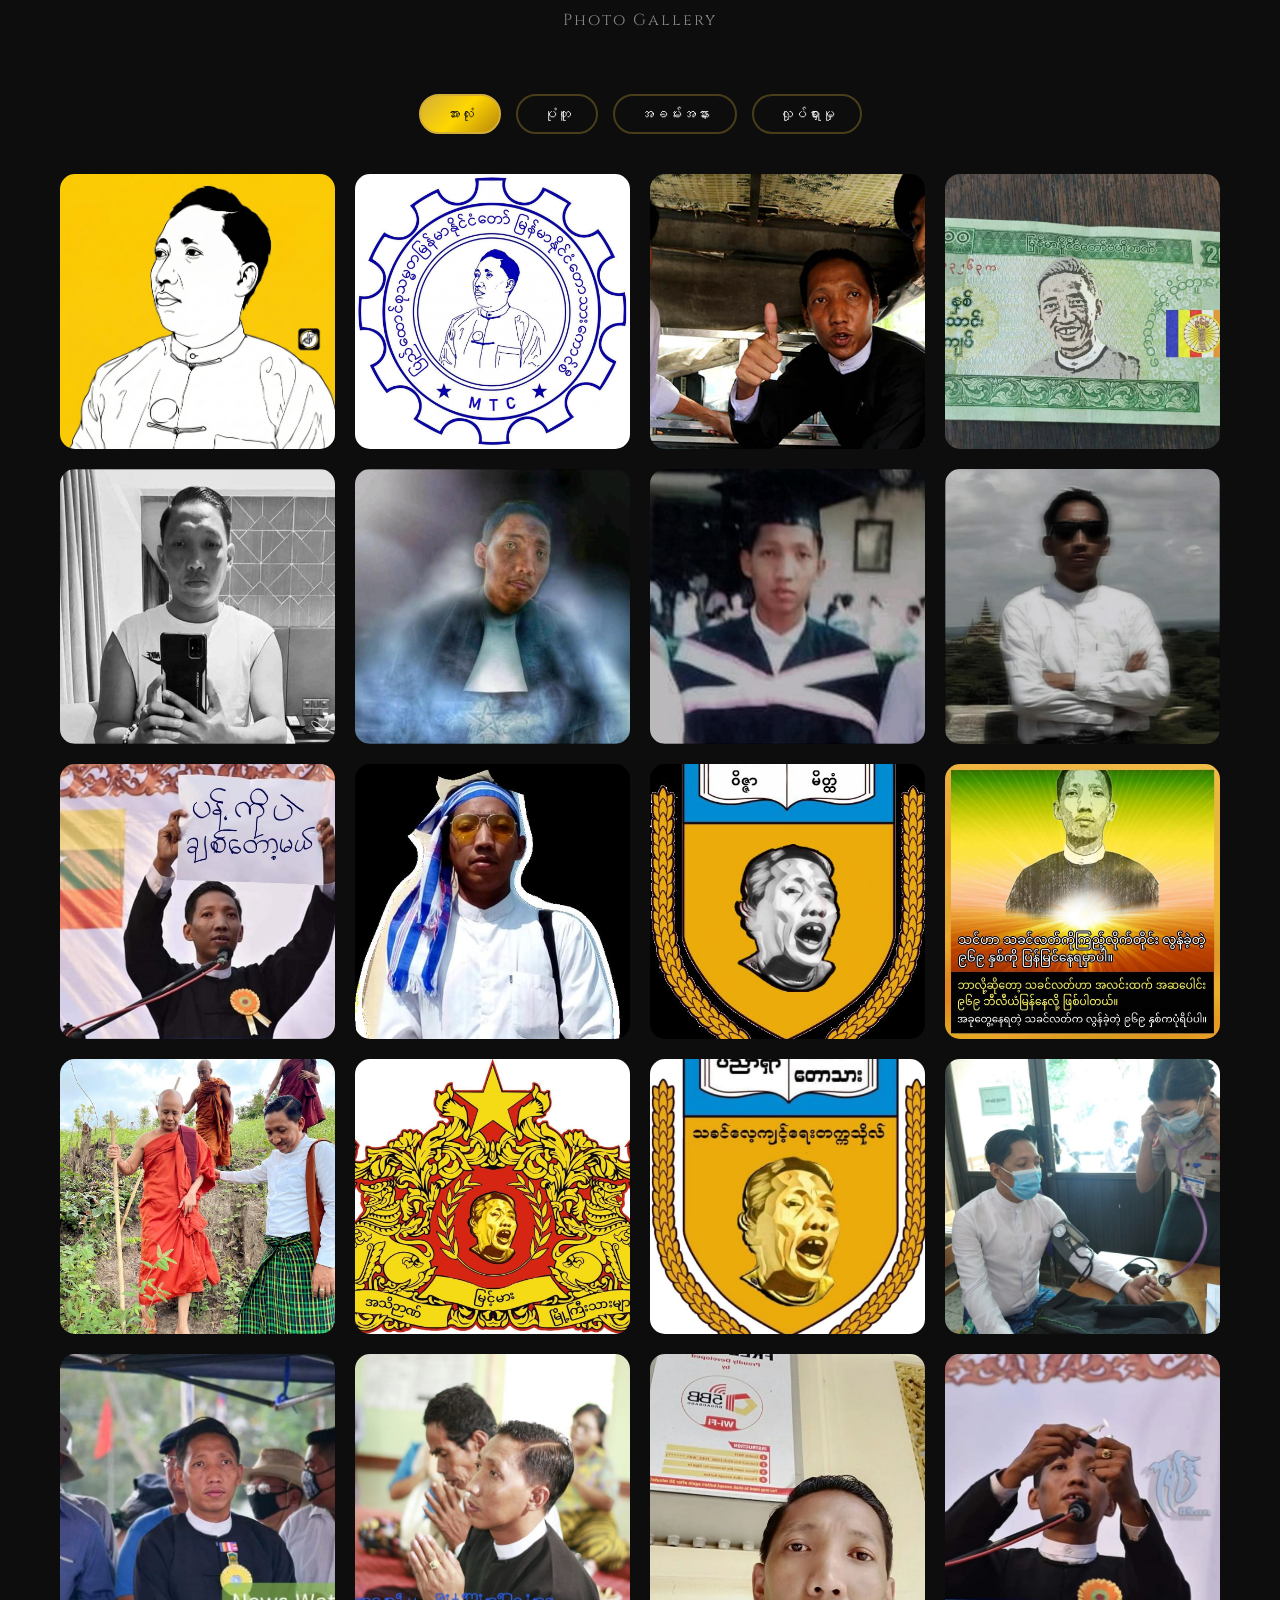
==== commit 851958e7: "Fix Messenger OG preview, add Buddhist flag to hero section, update all blog posts meta tags" ====
--- a/index.html
+++ b/index.html
@@ -14,11 +14,14 @@
     <meta property="og:title" content="Win Ko Ko Latt | ဝင်းကိုကိုလတ် - သခင်ကြီး">
     <meta property="og:description" content="Myanmar Nationalist Activist, Legal Advisor, Writer & Political Leader. တောသားနှိမ်နင်းရေးအသင်း ဥက္ကဋ္ဌ">
     <meta property="og:image" content="https://winkokolatt.me/images/og-image.jpg">
+    <meta property="og:image:secure_url" content="https://winkokolatt.me/images/og-image.jpg">
+    <meta property="og:image:type" content="image/jpeg">
     <meta property="og:image:width" content="1200">
     <meta property="og:image:height" content="630">
-    <meta property="og:image:alt" content="Win Ko Ko Latt - သခင်ကြီး">
+    <meta property="og:image:alt" content="Win Ko Ko Latt - သခင်ကြီး Myanmar Nationalist Leader">
     <meta property="og:site_name" content="Win Ko Ko Latt Official Website">
     <meta property="og:locale" content="my_MM">
+    <meta property="fb:app_id" content="">
     
     <!-- Twitter Card -->
     <meta name="twitter:card" content="summary_large_image">
@@ -26,11 +29,17 @@
     <meta name="twitter:title" content="Win Ko Ko Latt | ဝင်းကိုကိုလတ် - သခင်ကြီး">
     <meta name="twitter:description" content="Myanmar Nationalist Activist, Legal Advisor, Writer & Political Leader">
     <meta name="twitter:image" content="https://winkokolatt.me/images/og-image.jpg">
+    <meta name="twitter:image:alt" content="Win Ko Ko Latt - သခင်ကြီး">
     <meta name="twitter:creator" content="@Win_Ko_Ko_Latt">
     
-    <!-- WhatsApp / Telegram specific -->
+    <!-- WhatsApp / Telegram / Messenger specific -->
     <meta property="og:image:type" content="image/jpeg">
+    <meta itemprop="name" content="Win Ko Ko Latt | ဝင်းကိုကိုလတ် - သခင်ကြီး">
+    <meta itemprop="description" content="Myanmar Nationalist Activist, Legal Advisor, Writer & Political Leader">
     <meta itemprop="image" content="https://winkokolatt.me/images/og-image.jpg">
+    
+    <!-- Link Preview Image (fallback) -->
+    <link rel="image_src" href="https://winkokolatt.me/images/og-image.jpg">
     
     <!-- Additional SEO -->
     <link rel="canonical" href="https://winkokolatt.me">
@@ -99,6 +108,9 @@
                 <img src="images/webprofilepicture-optimized.jpg" alt="Win Ko Ko Latt - သခင်ကြီး" class="hero-image" width="800" height="800">
             </div>
             <div class="hero-text" data-aos="fade-up">
+                <div class="buddhist-flag-container">
+                    <img src="images/flag-image.png" alt="Buddhist Flag - ဗုဒ္ဓဘာသာအလံ" class="buddhist-flag">
+                </div>
                 <p class="hero-subtitle">အမျိုးဘာသာ သာသနာ ကာကွယ်ရေး</p>
                 <h1 class="hero-title">ဝင်းကိုကိုလတ်</h1>
                 <h2 class="hero-name-en">Win Ko Ko Latt</h2>
--- a/css/style.css
+++ b/css/style.css
@@ -410,6 +410,28 @@
 .hero-text {
     max-width: 800px;
     margin: 0 auto;
+}
+
+/* Buddhist Flag in Hero */
+.buddhist-flag-container {
+    display: flex;
+    justify-content: center;
+    margin-bottom: 20px;
+    opacity: 0;
+    animation: fadeInUp 0.8s ease forwards 0.1s;
+}
+
+.buddhist-flag {
+    width: 120px;
+    height: auto;
+    border-radius: 4px;
+    box-shadow: 0 4px 15px rgba(0, 0, 0, 0.3);
+    transition: transform 0.3s ease, box-shadow 0.3s ease;
+}
+
+.buddhist-flag:hover {
+    transform: scale(1.05);
+    box-shadow: 0 6px 25px rgba(212, 175, 55, 0.4);
 }
 
 .hero-subtitle {
@@ -2509,6 +2531,10 @@
         padding: 60px 10px;
     }
     
+    .buddhist-flag {
+        width: 80px;
+    }
+    
     .hero-title {
         font-size: 28px;
         word-wrap: break-word;
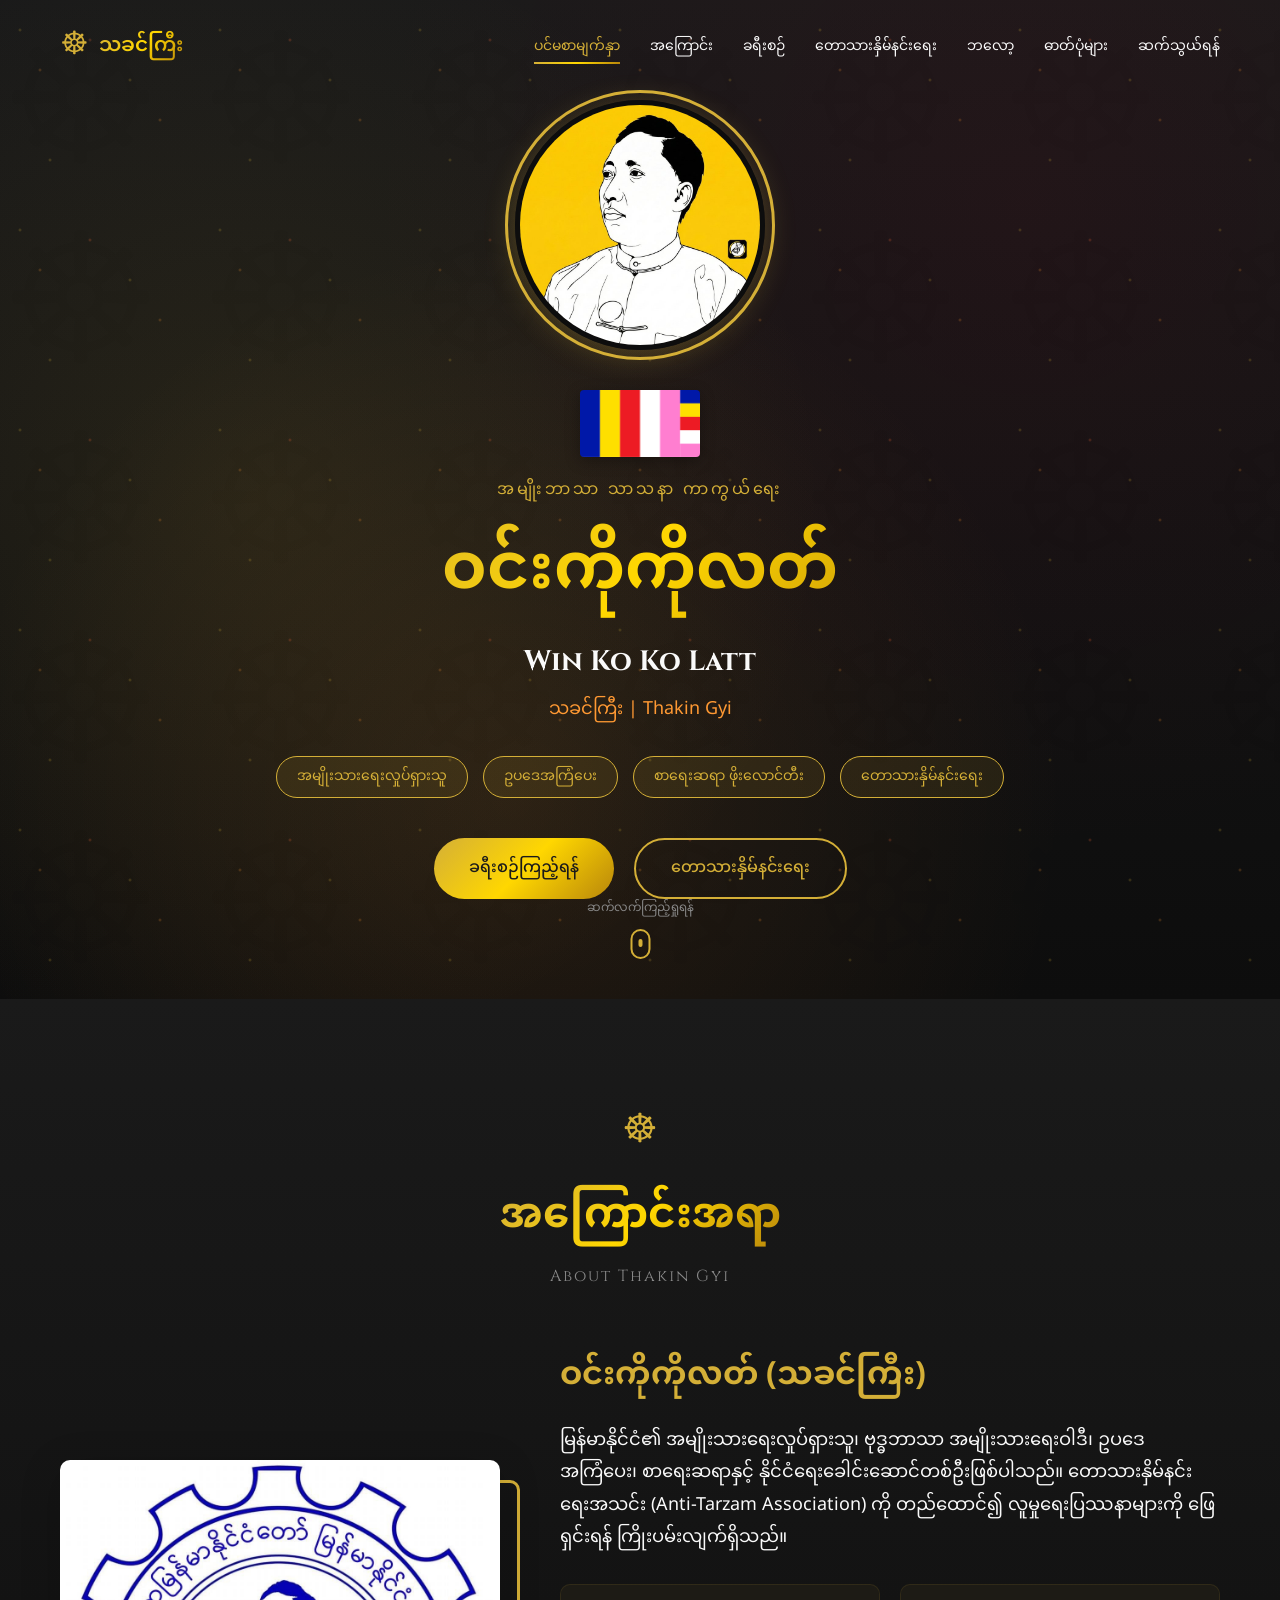
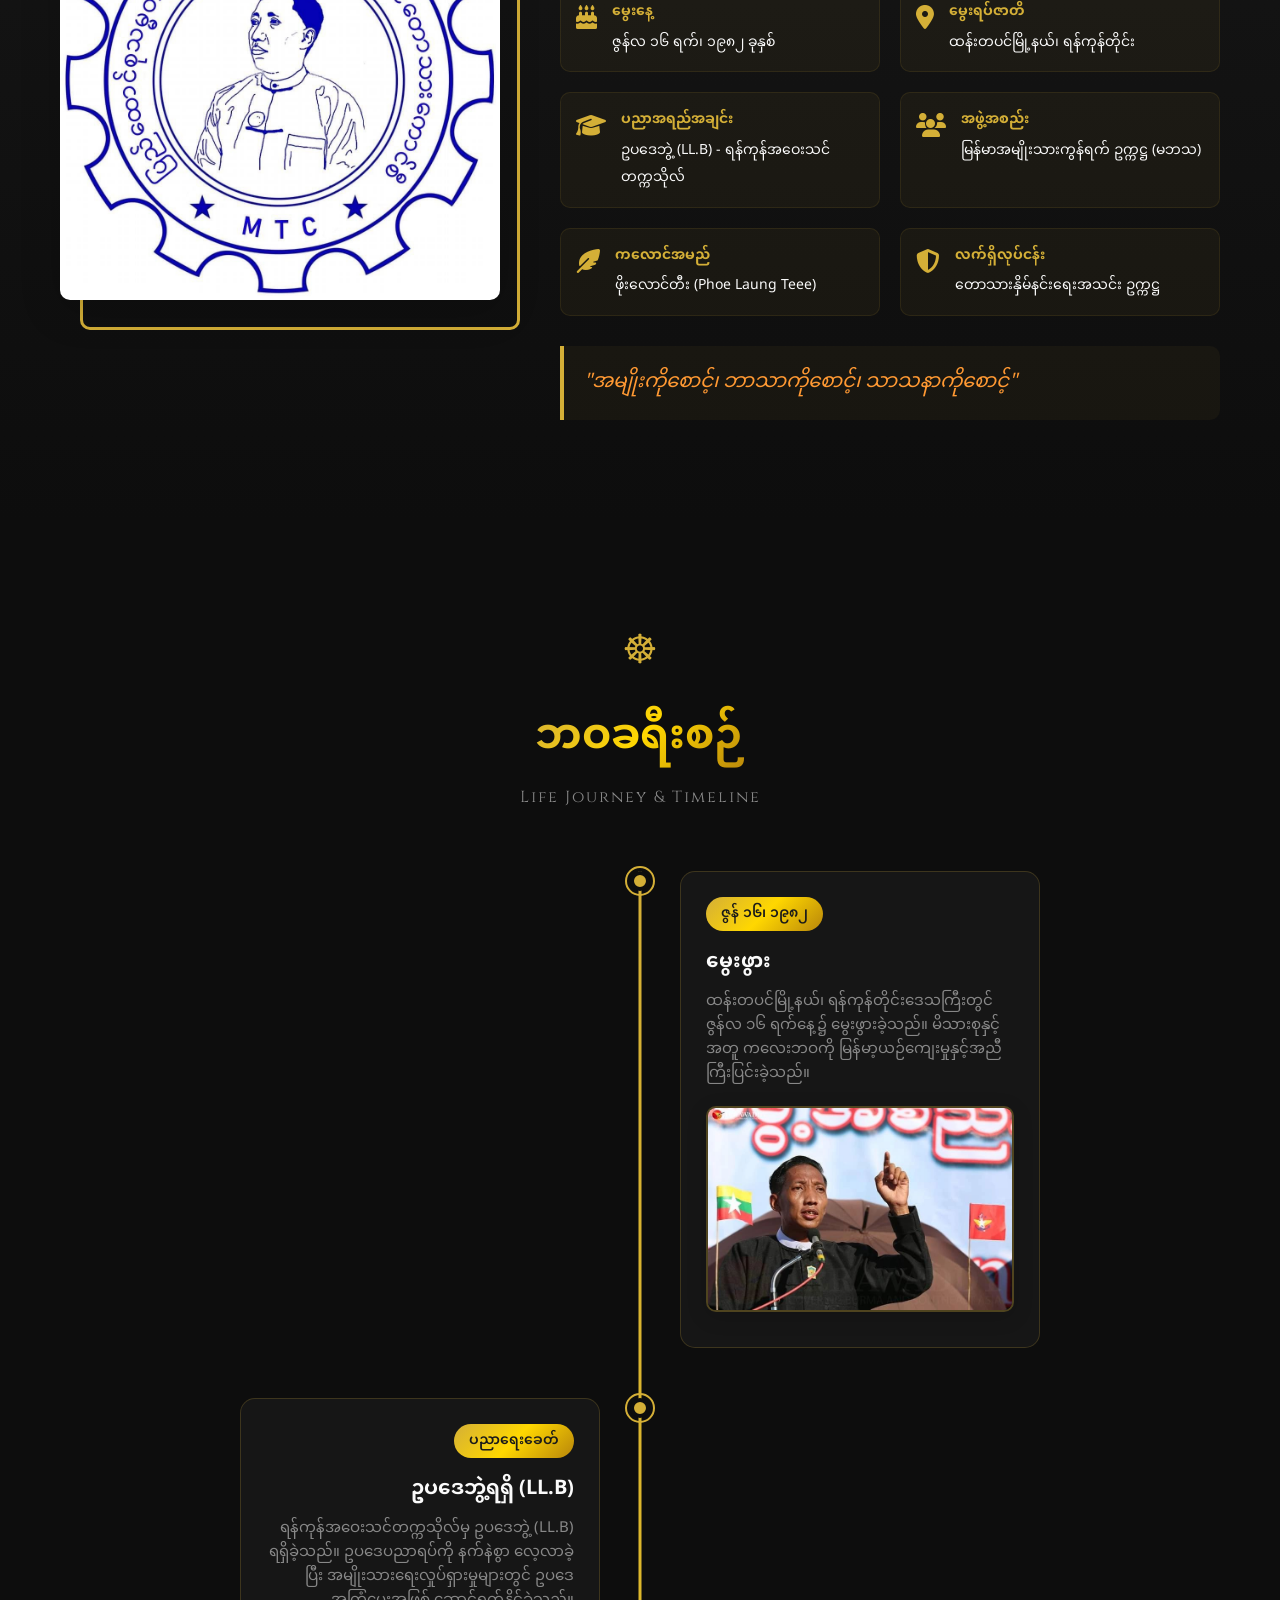
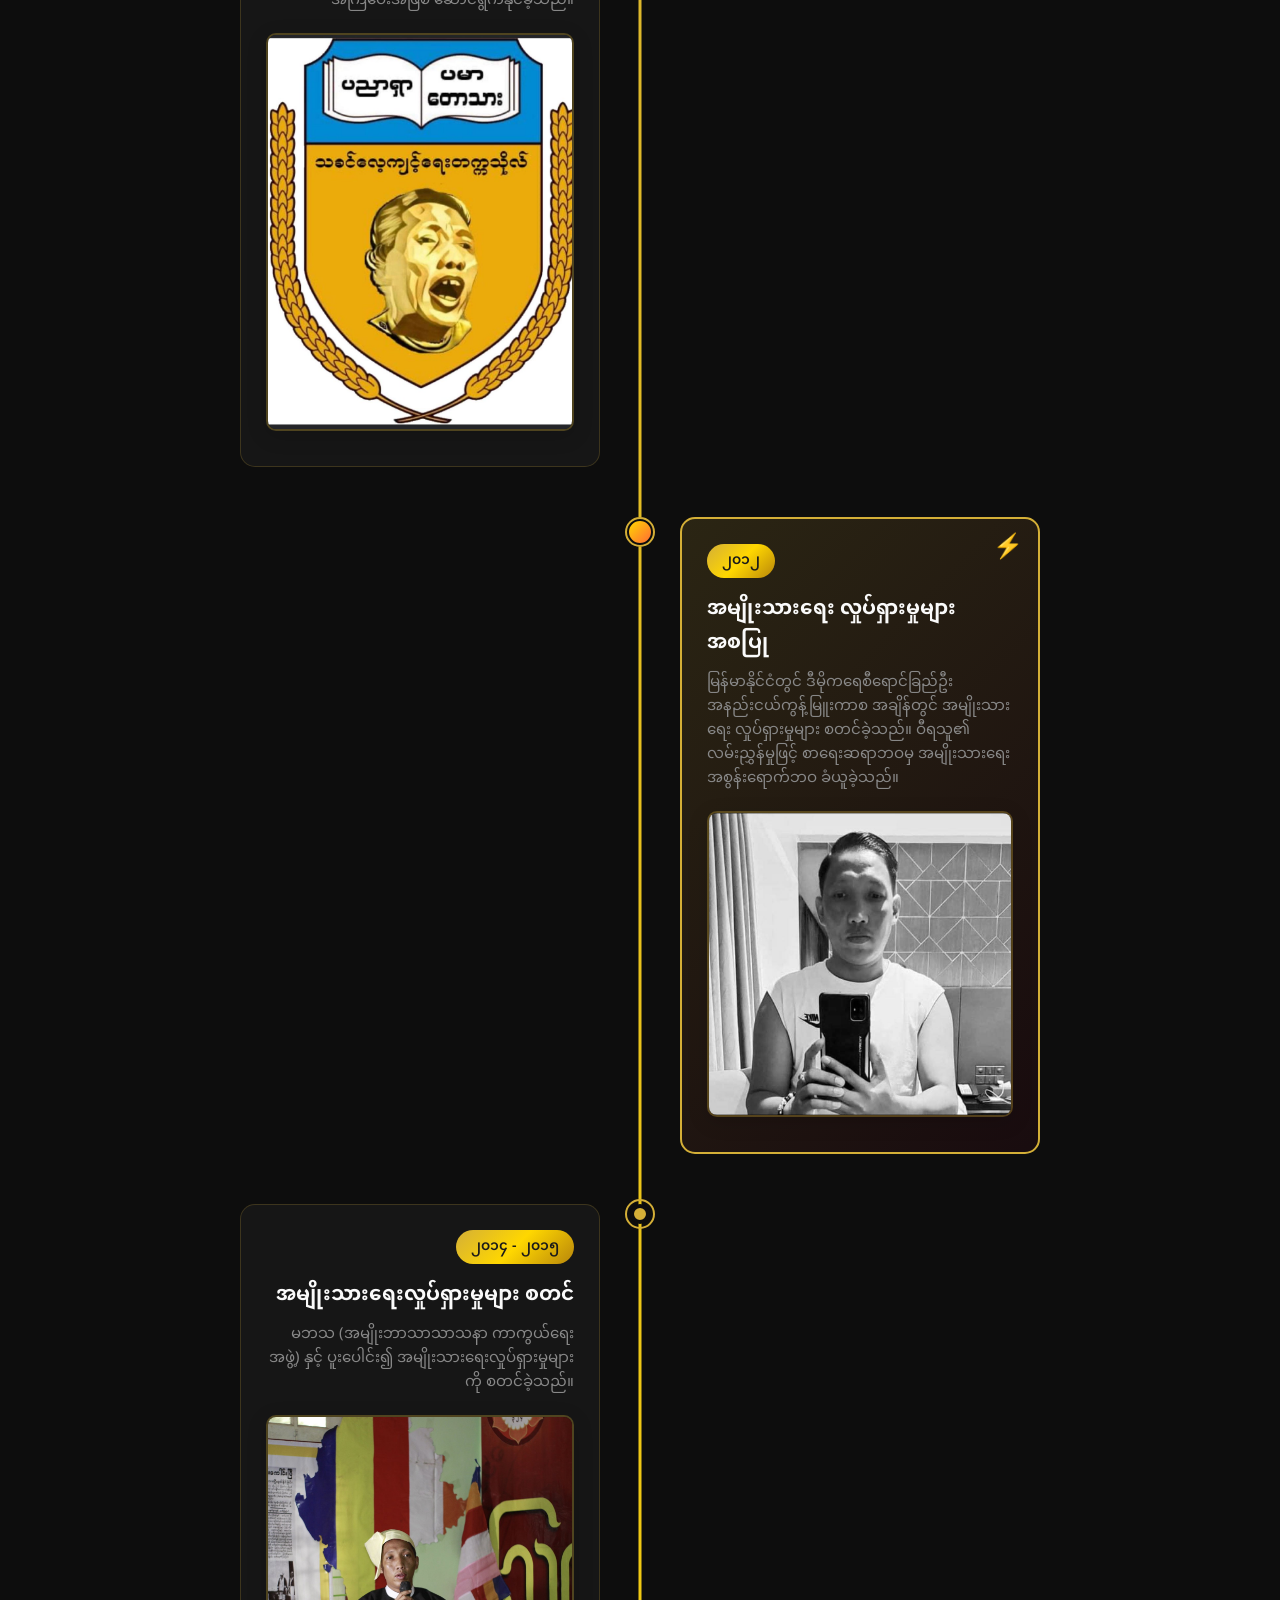
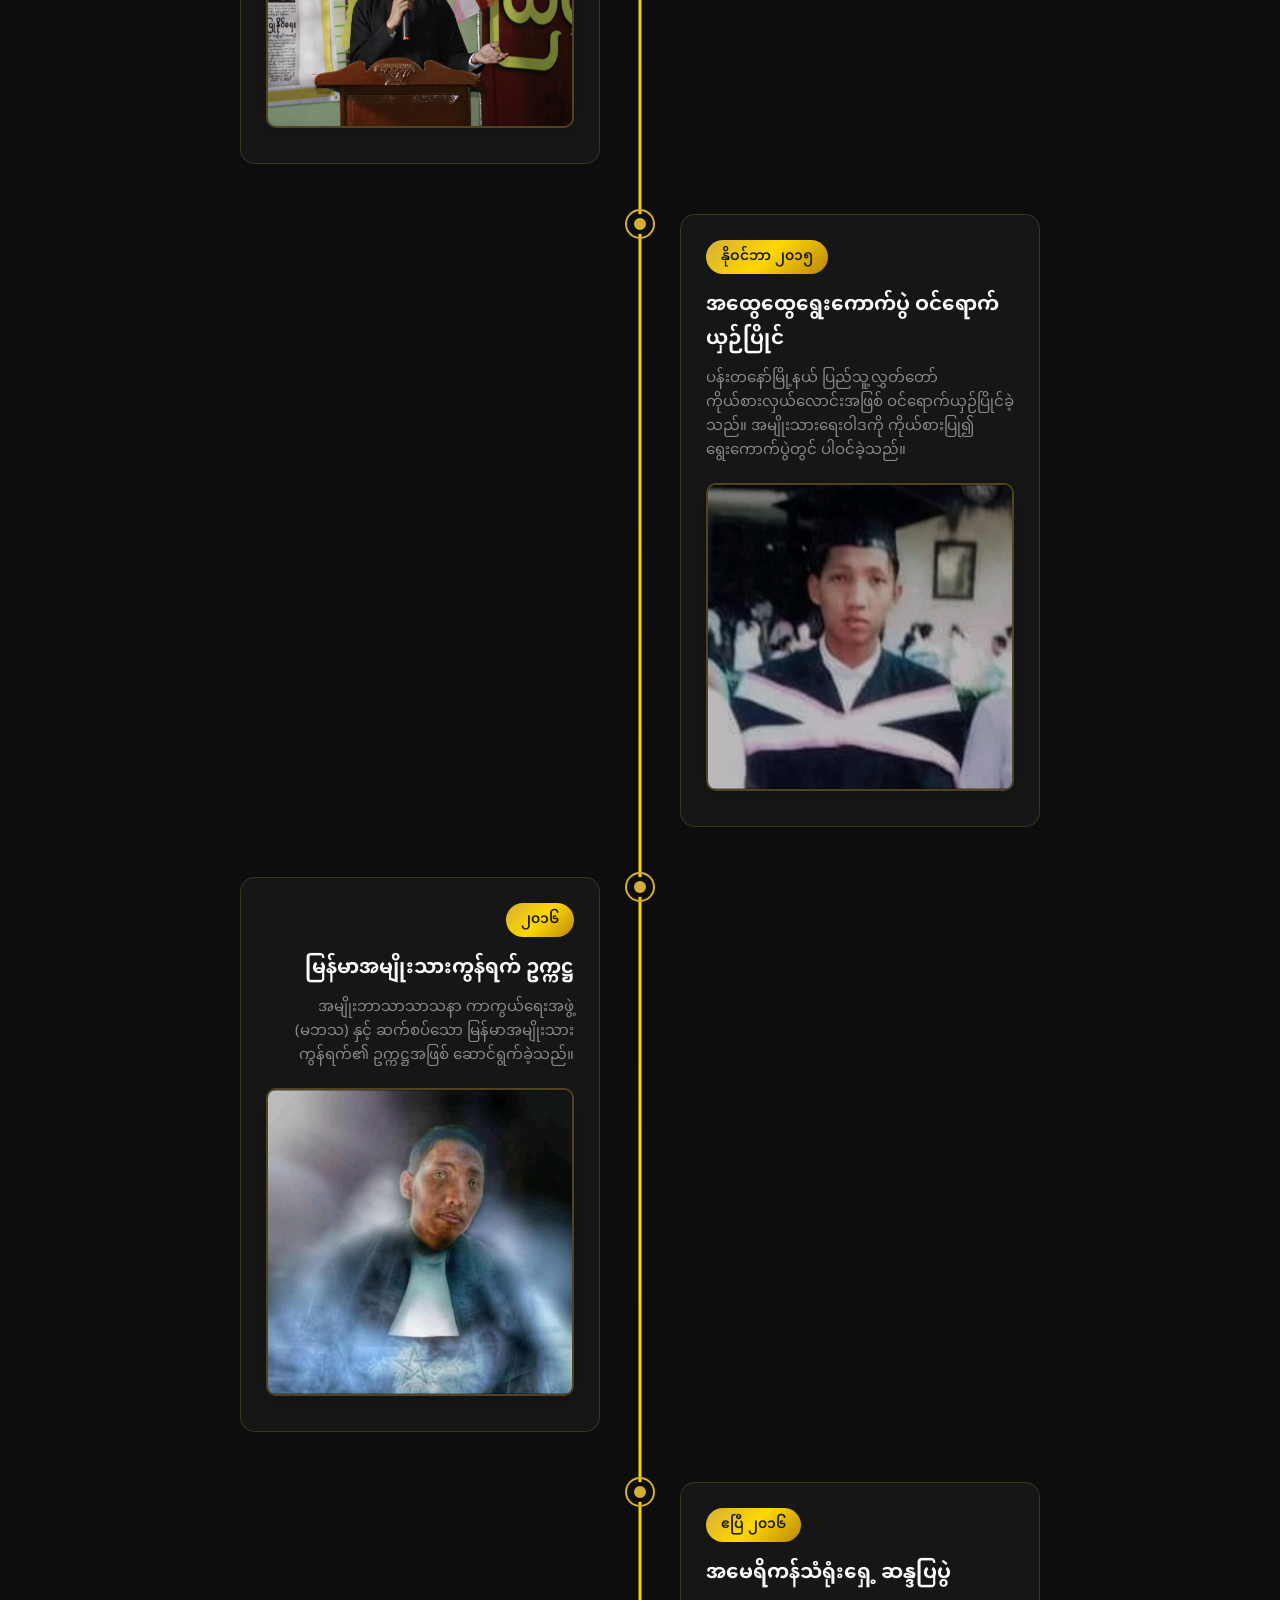
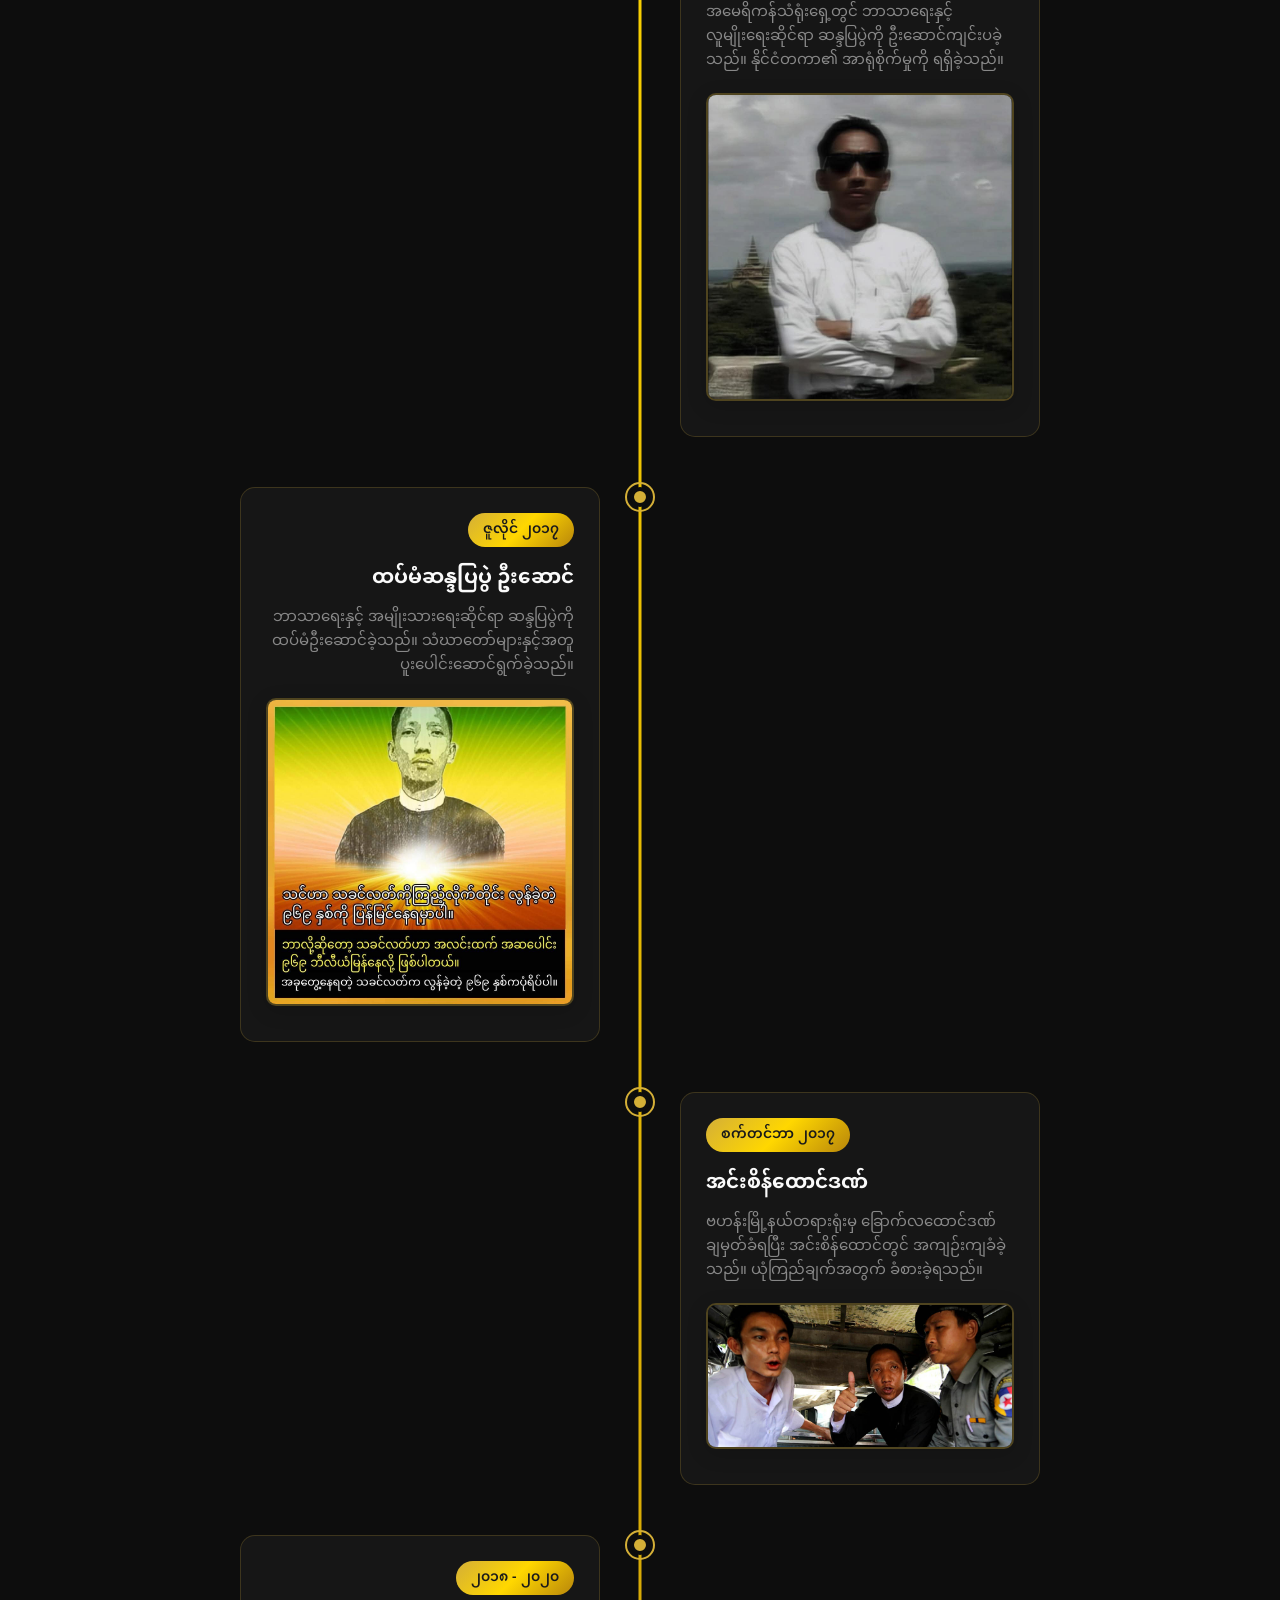
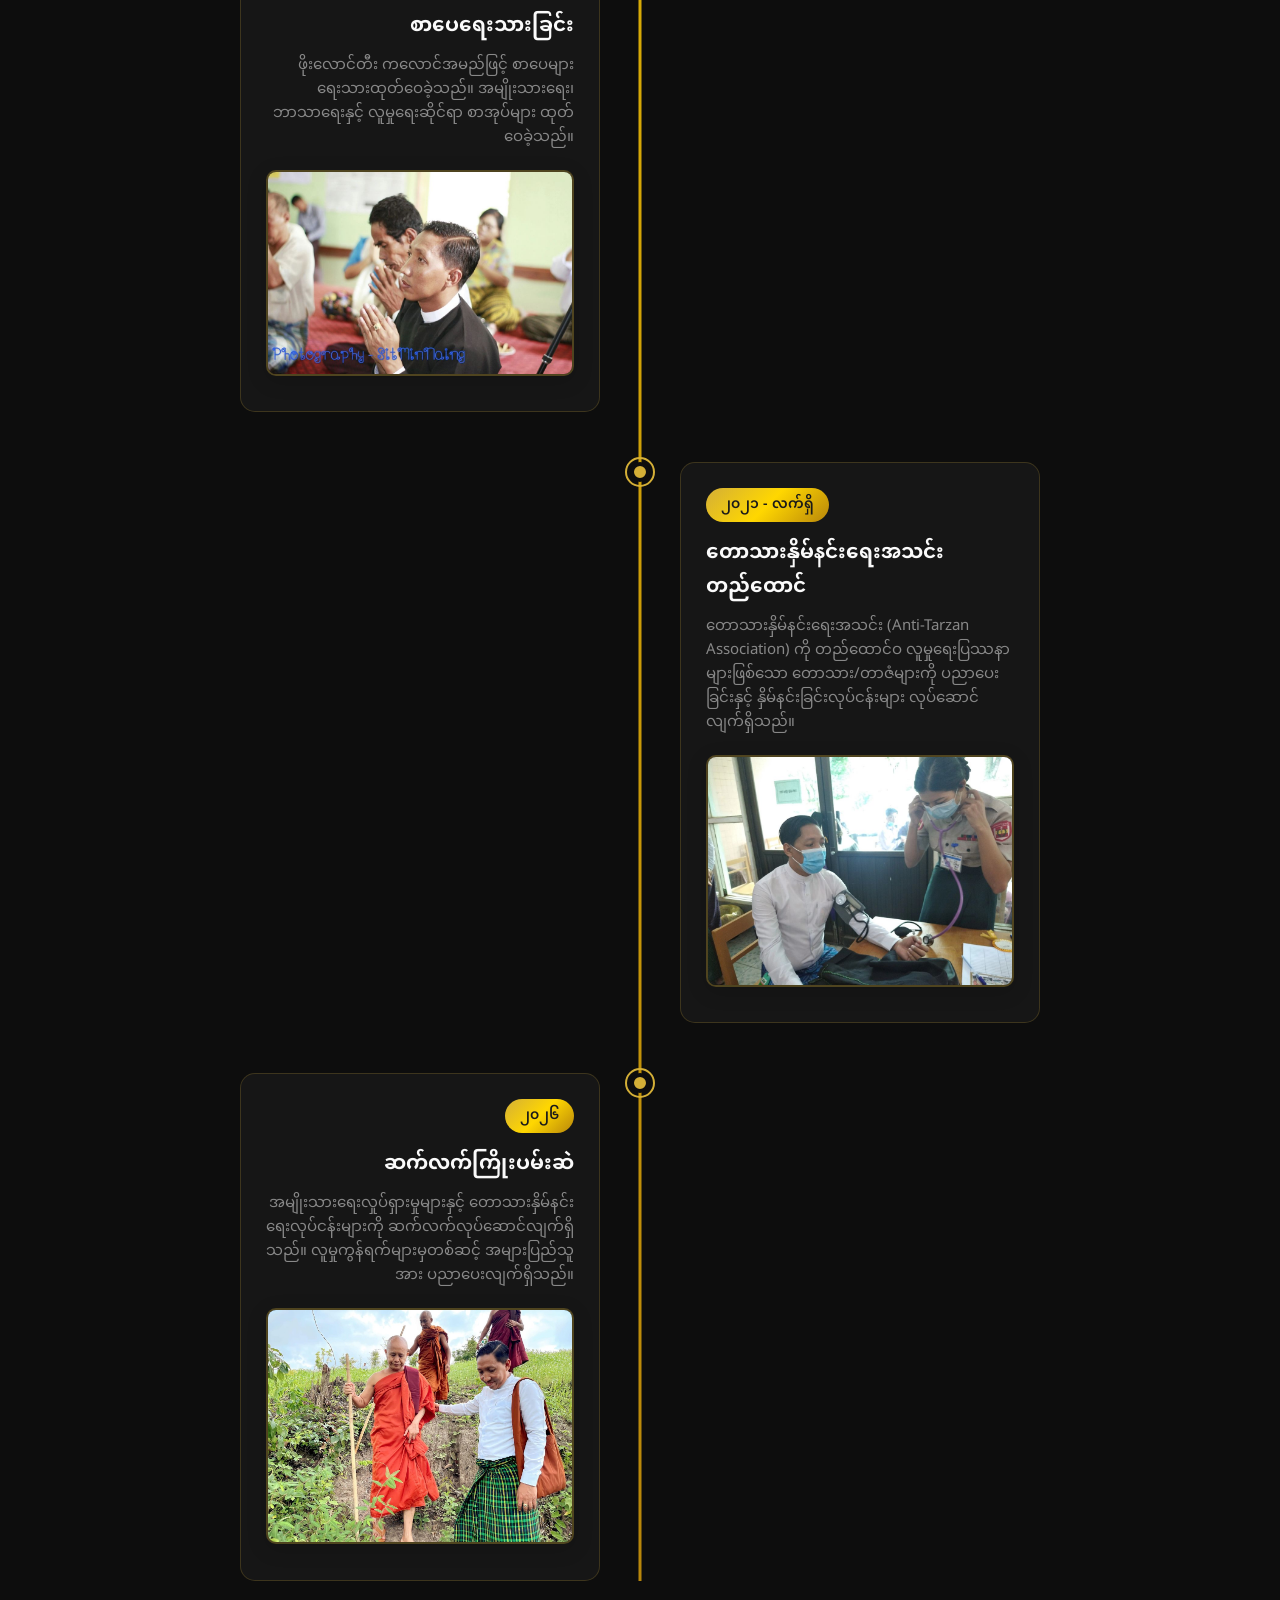
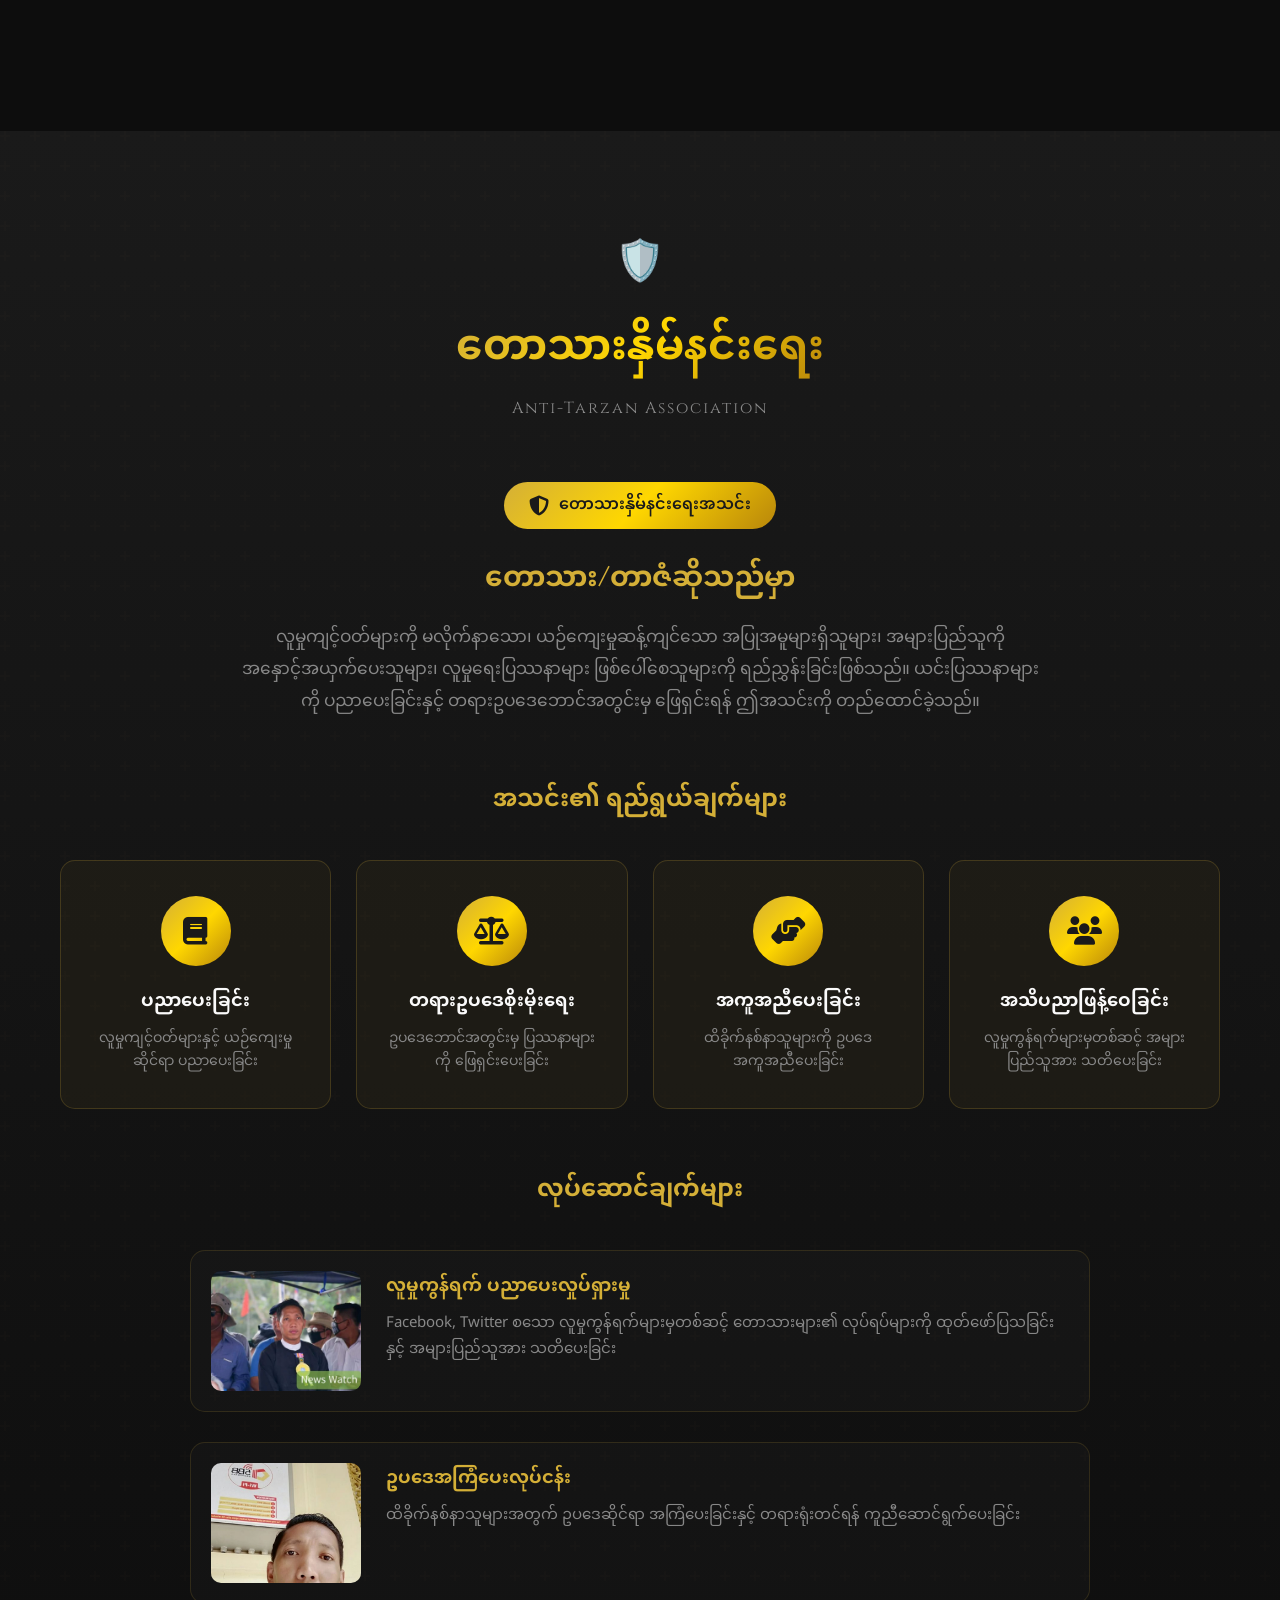
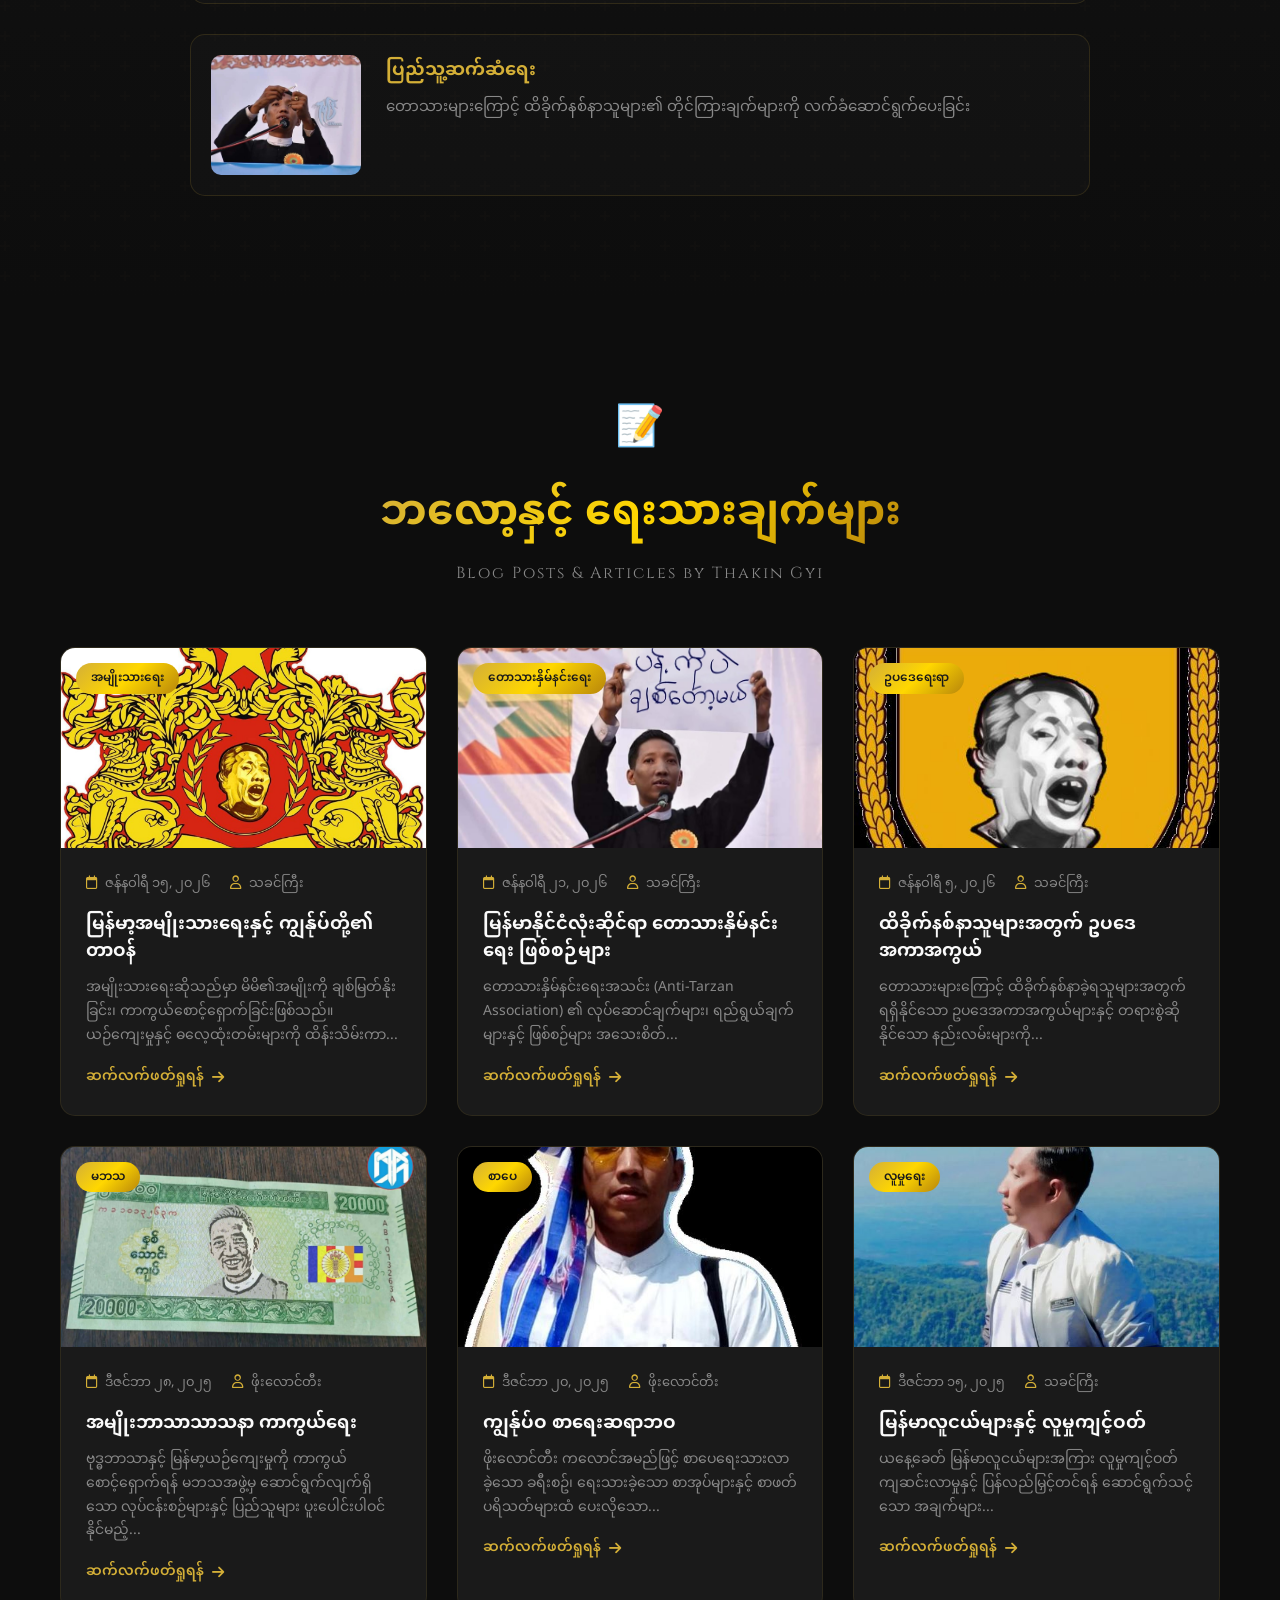
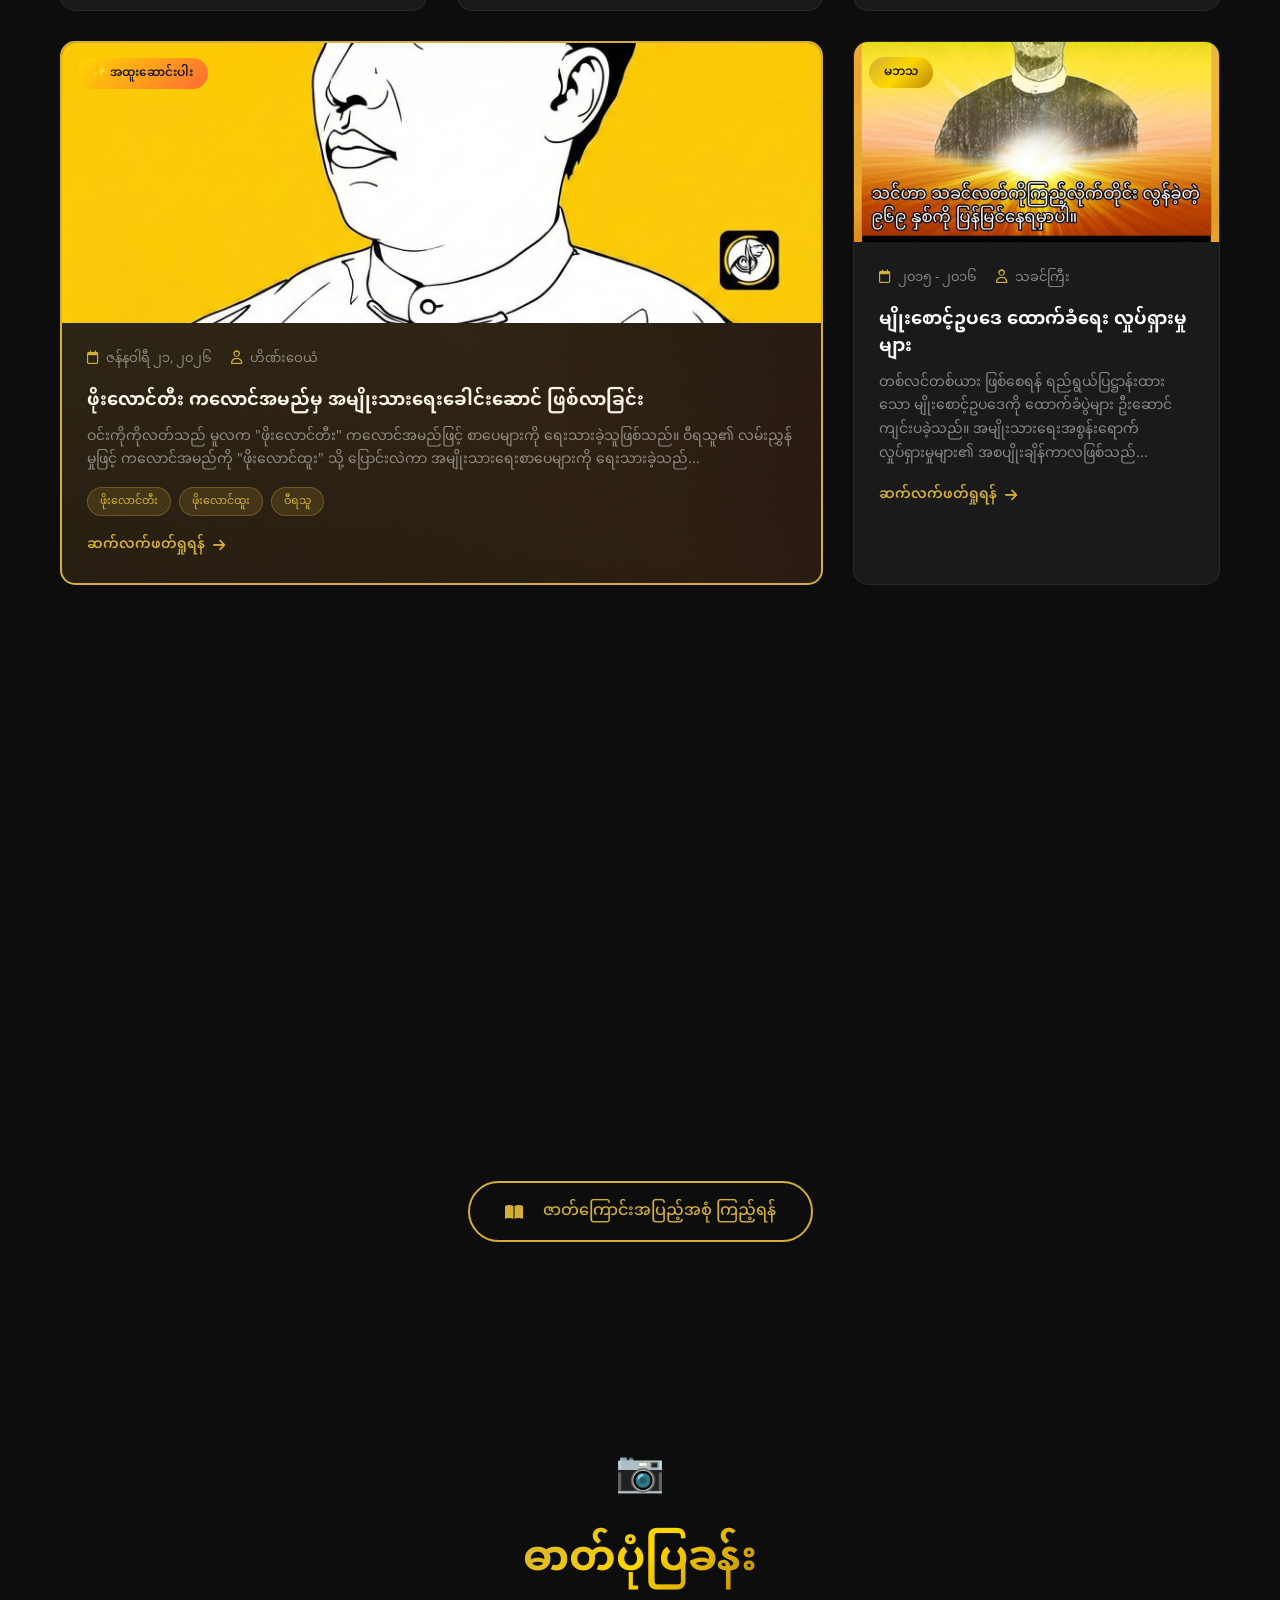
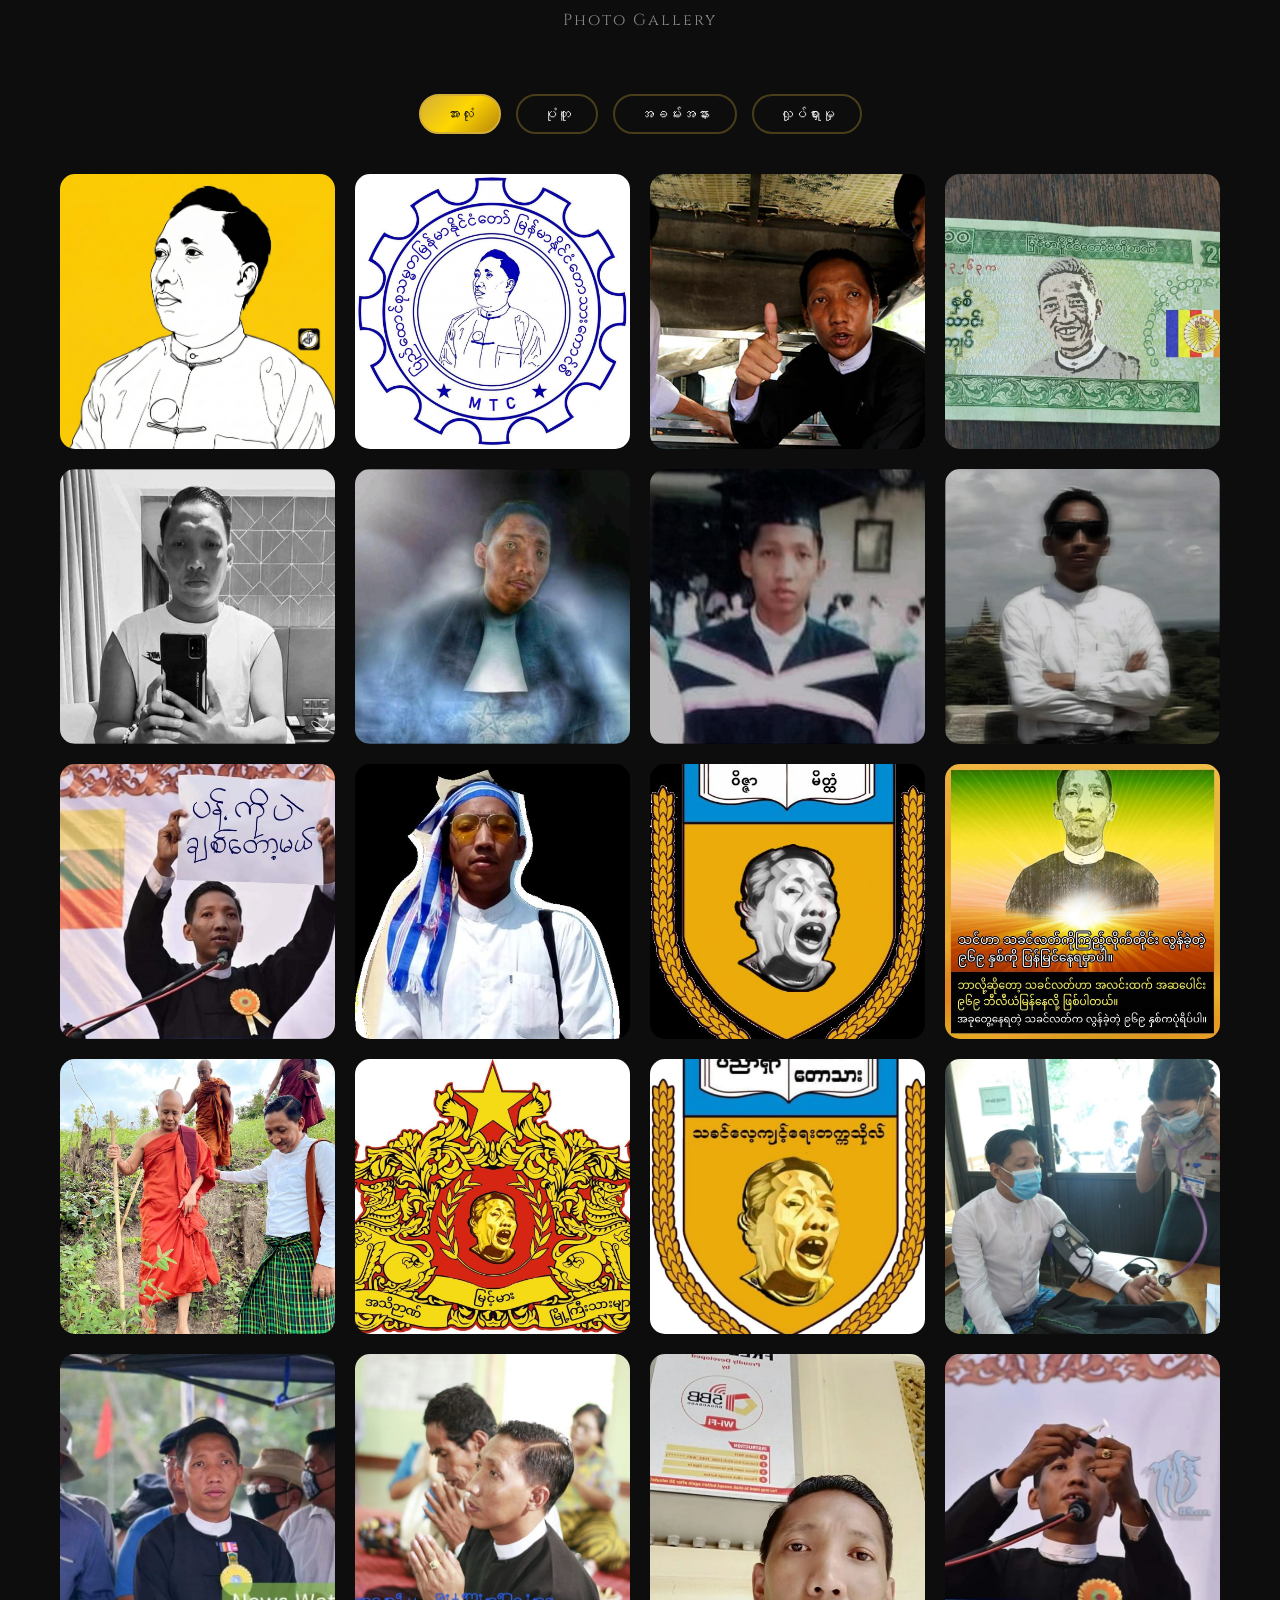
==== commit cc2490f3: "Fix OG meta tags: remove duplicate tags and empty fb:app_id for better HTTPS compatibility" ====
--- a/index.html
+++ b/index.html
@@ -21,7 +21,6 @@
     <meta property="og:image:alt" content="Win Ko Ko Latt - သခင်ကြီး Myanmar Nationalist Leader">
     <meta property="og:site_name" content="Win Ko Ko Latt Official Website">
     <meta property="og:locale" content="my_MM">
-    <meta property="fb:app_id" content="">
     
     <!-- Twitter Card -->
     <meta name="twitter:card" content="summary_large_image">
@@ -32,8 +31,7 @@
     <meta name="twitter:image:alt" content="Win Ko Ko Latt - သခင်ကြီး">
     <meta name="twitter:creator" content="@Win_Ko_Ko_Latt">
     
-    <!-- WhatsApp / Telegram / Messenger specific -->
-    <meta property="og:image:type" content="image/jpeg">
+    <!-- Schema.org / WhatsApp / Telegram / Messenger specific -->
     <meta itemprop="name" content="Win Ko Ko Latt | ဝင်းကိုကိုလတ် - သခင်ကြီး">
     <meta itemprop="description" content="Myanmar Nationalist Activist, Legal Advisor, Writer & Political Leader">
     <meta itemprop="image" content="https://winkokolatt.me/images/og-image.jpg">
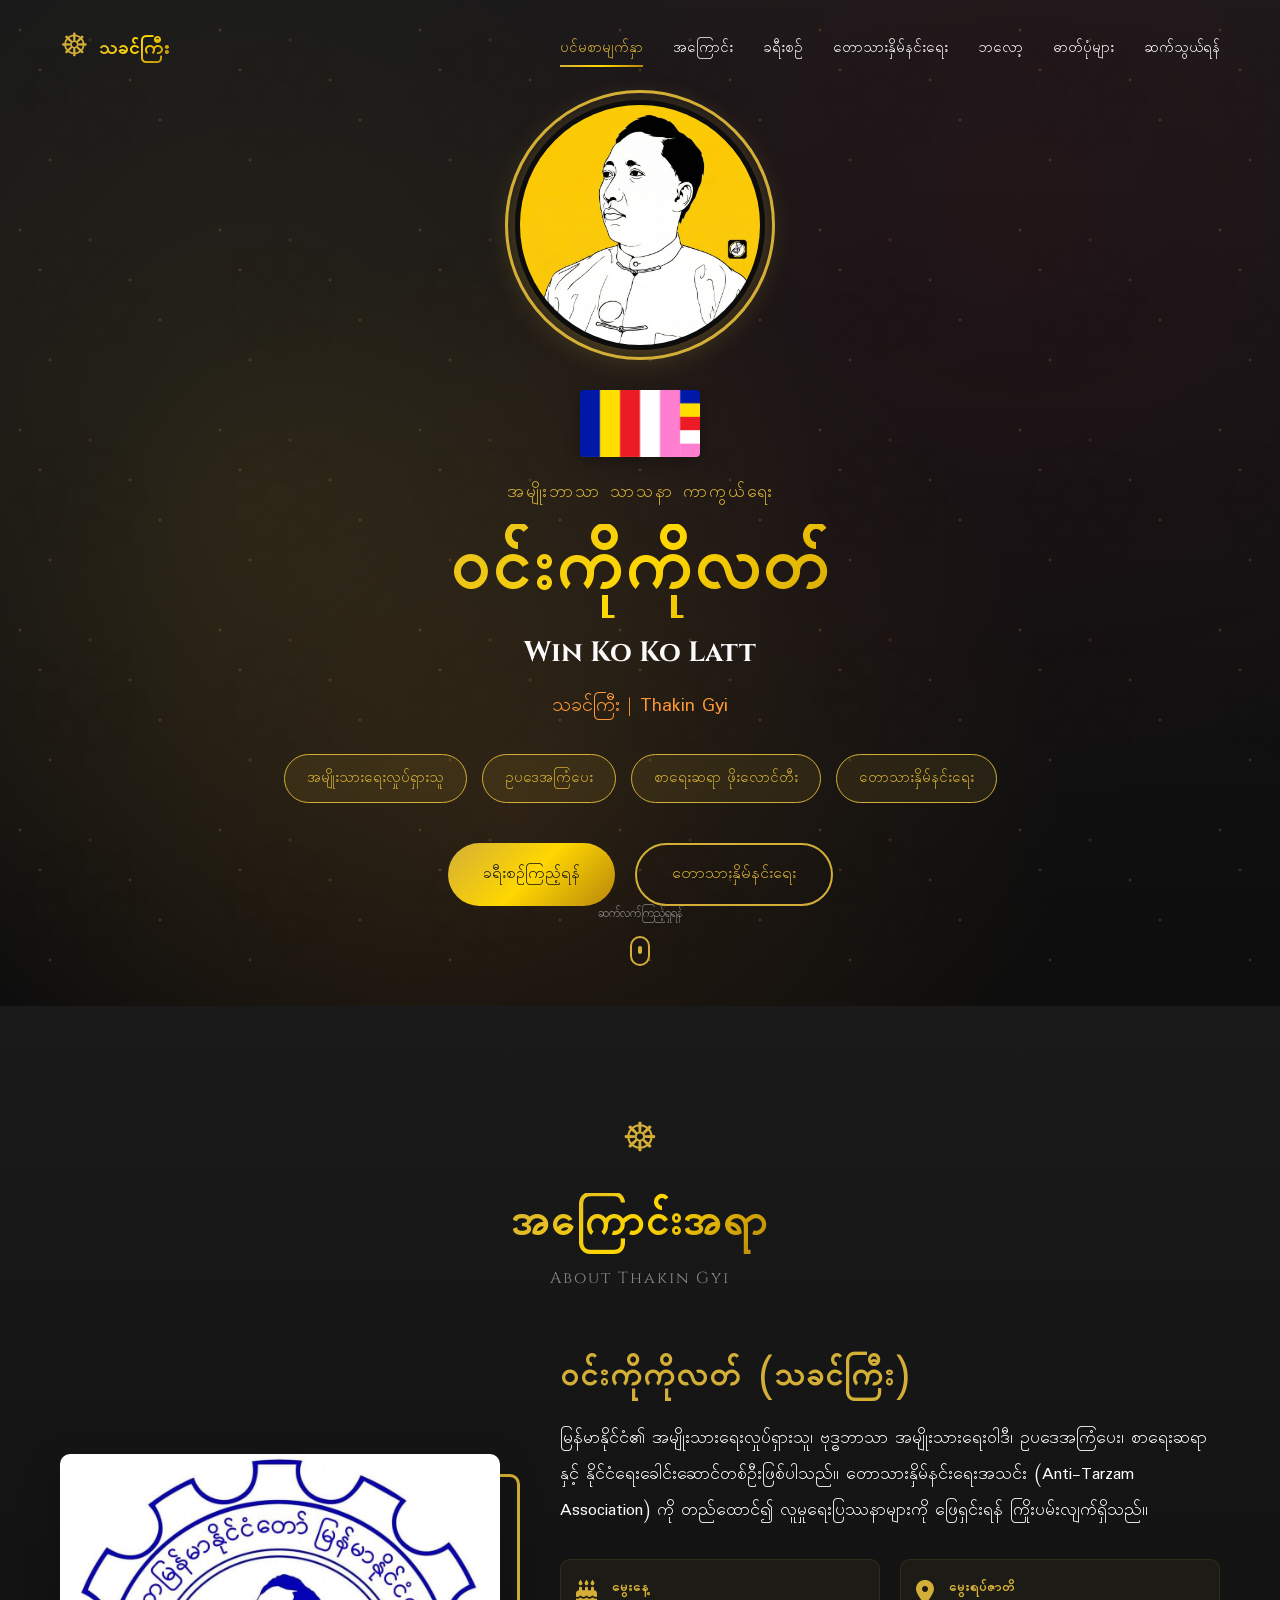
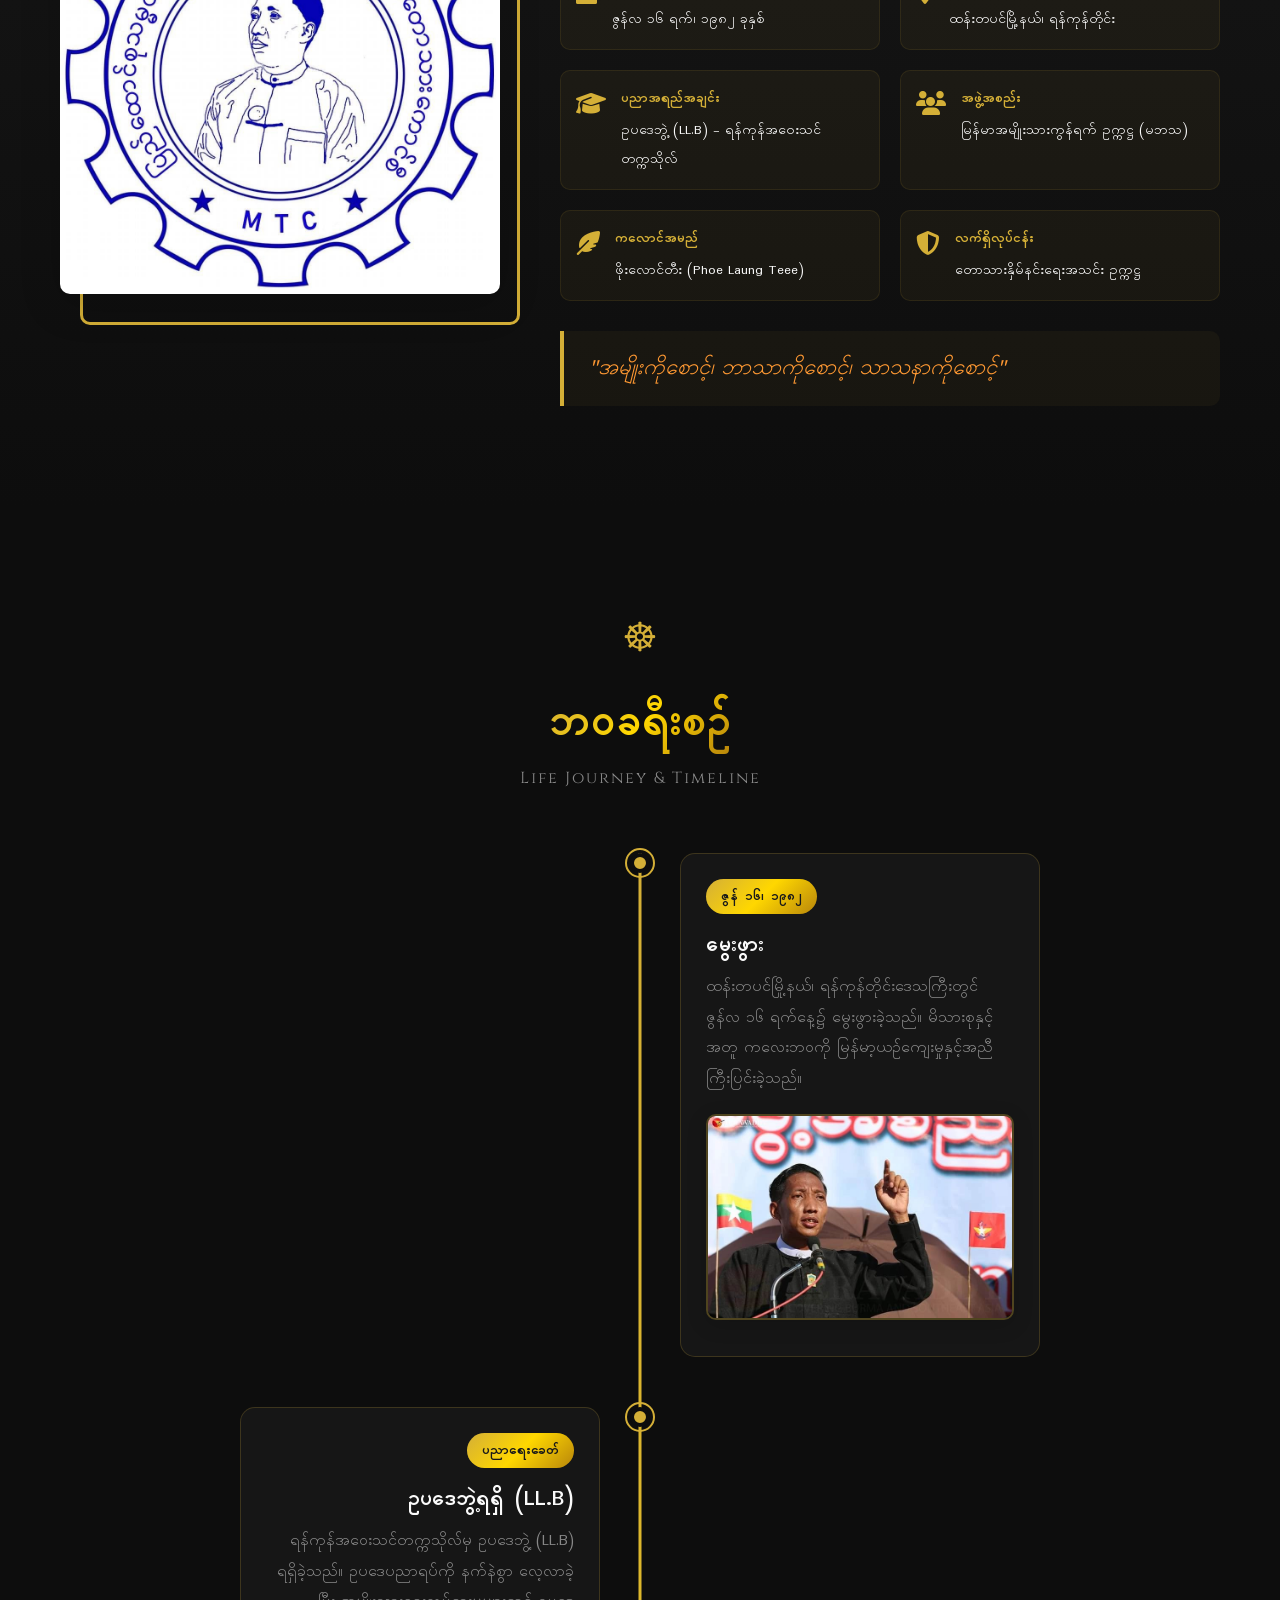
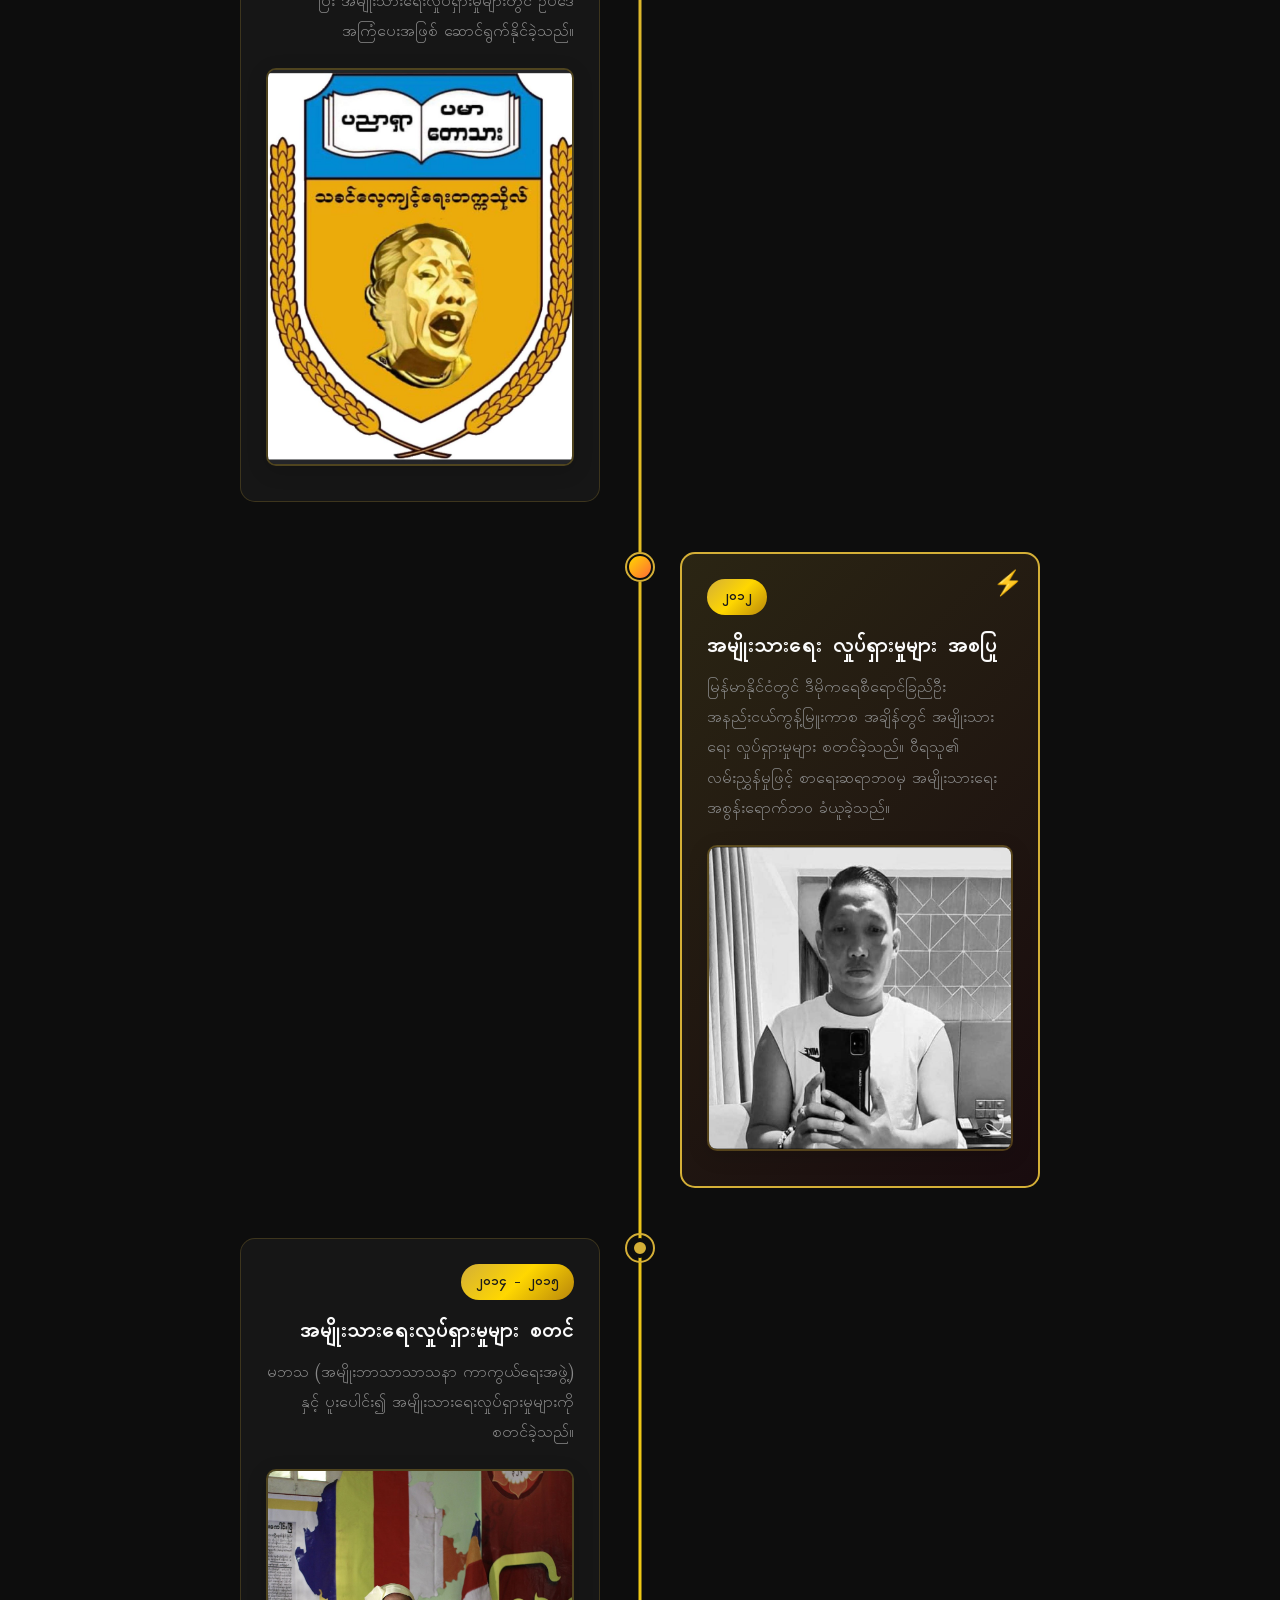
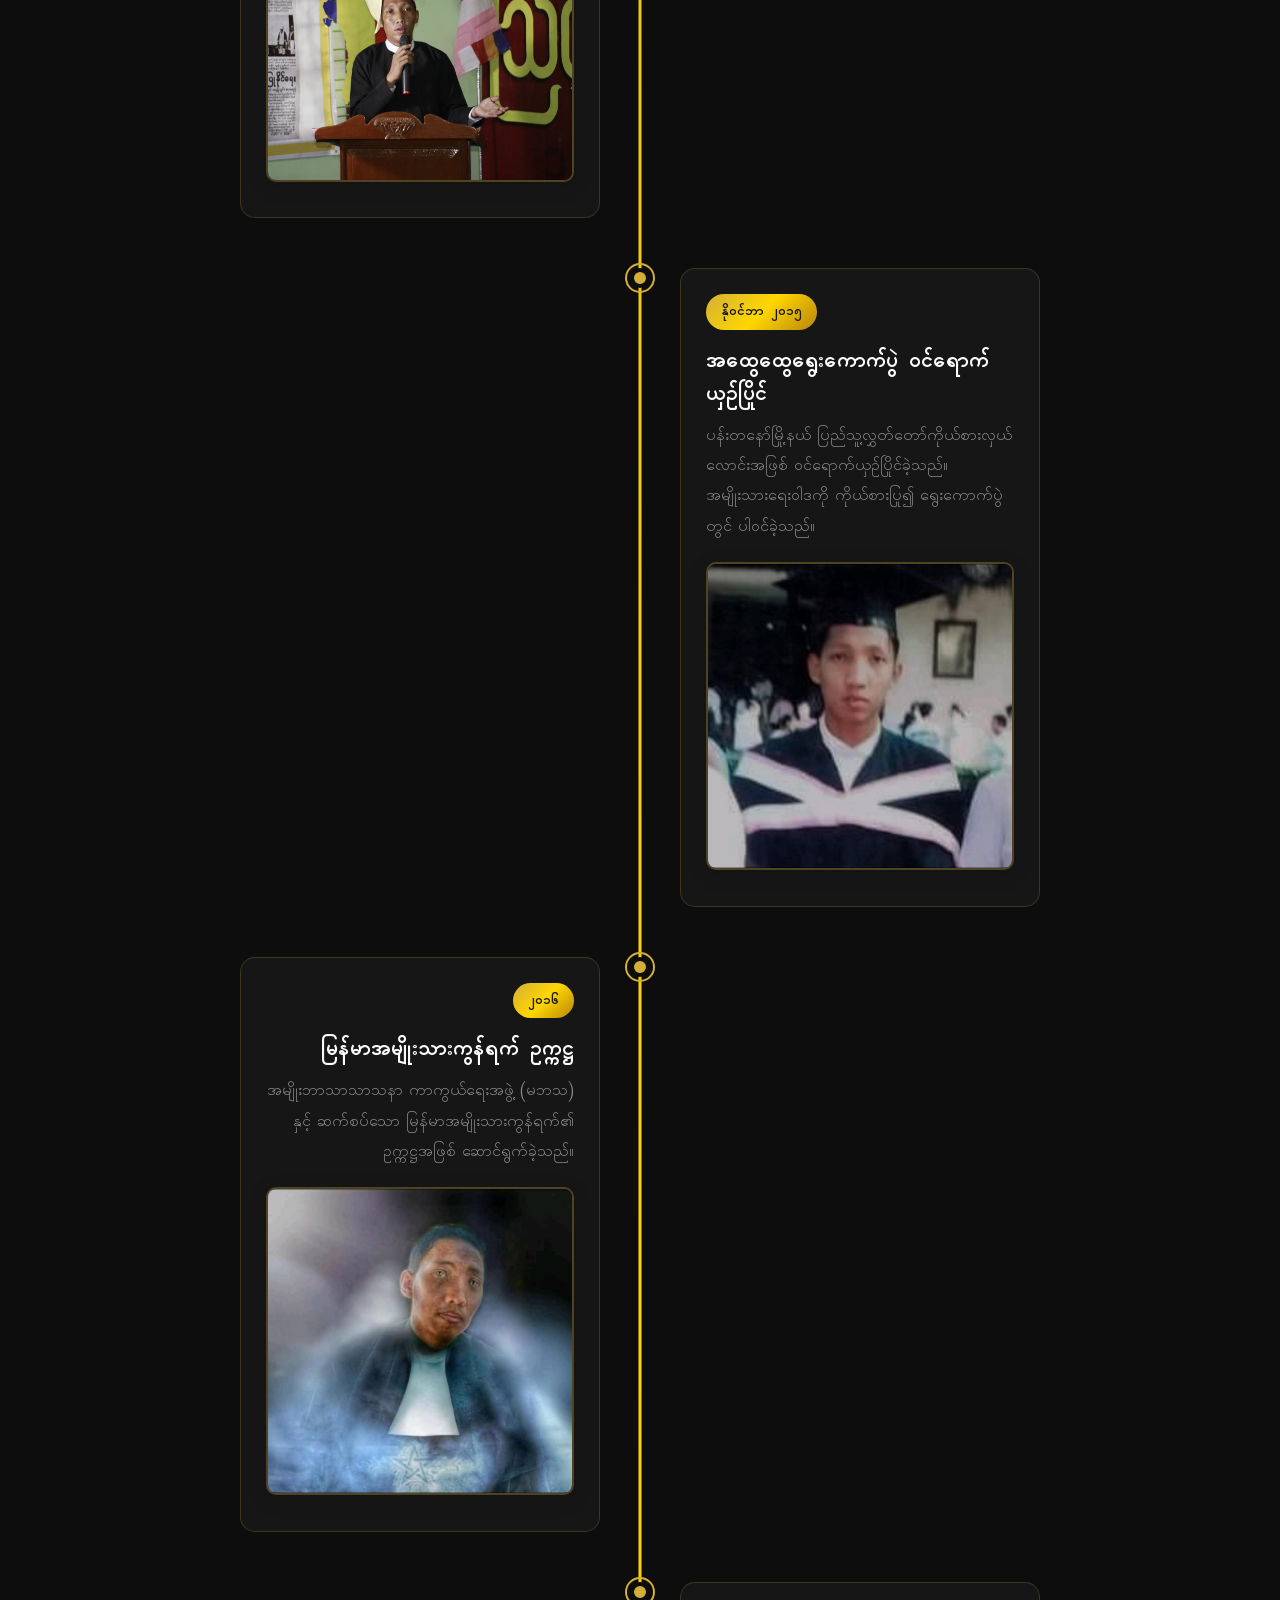
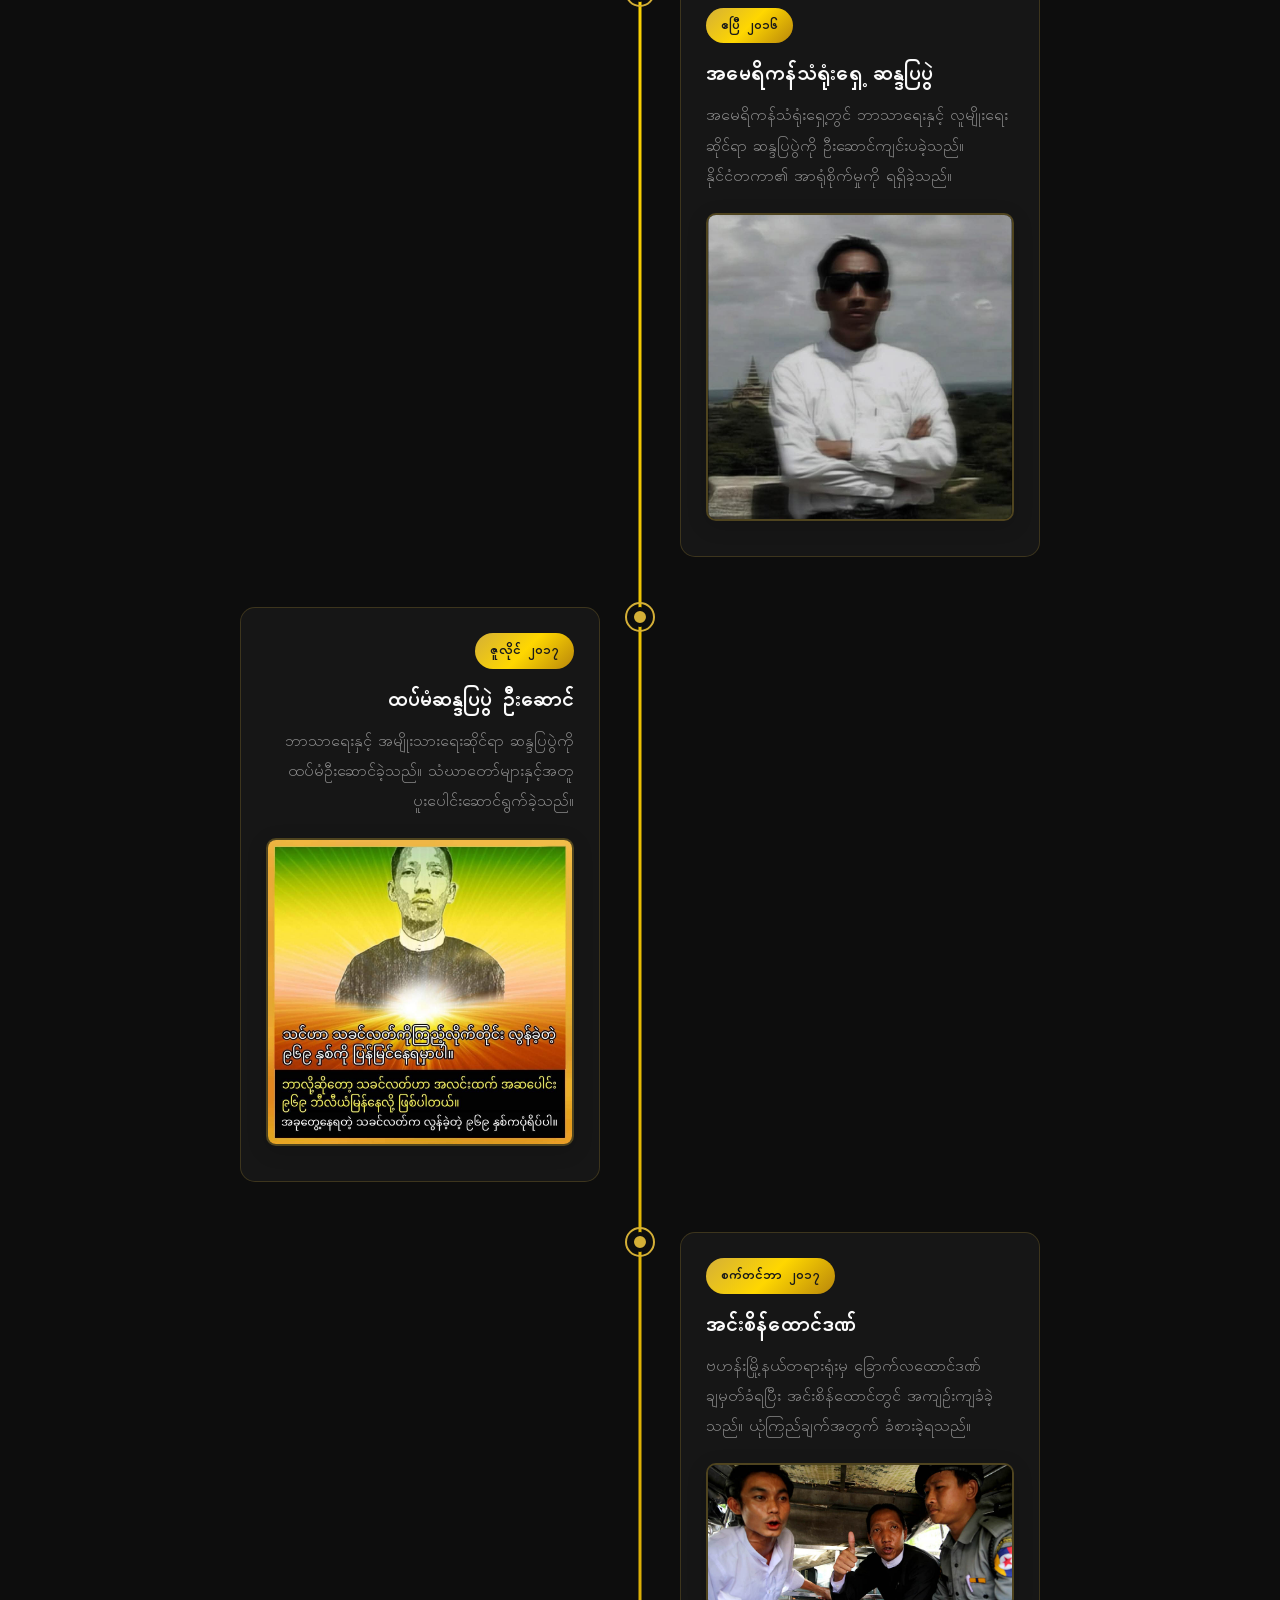
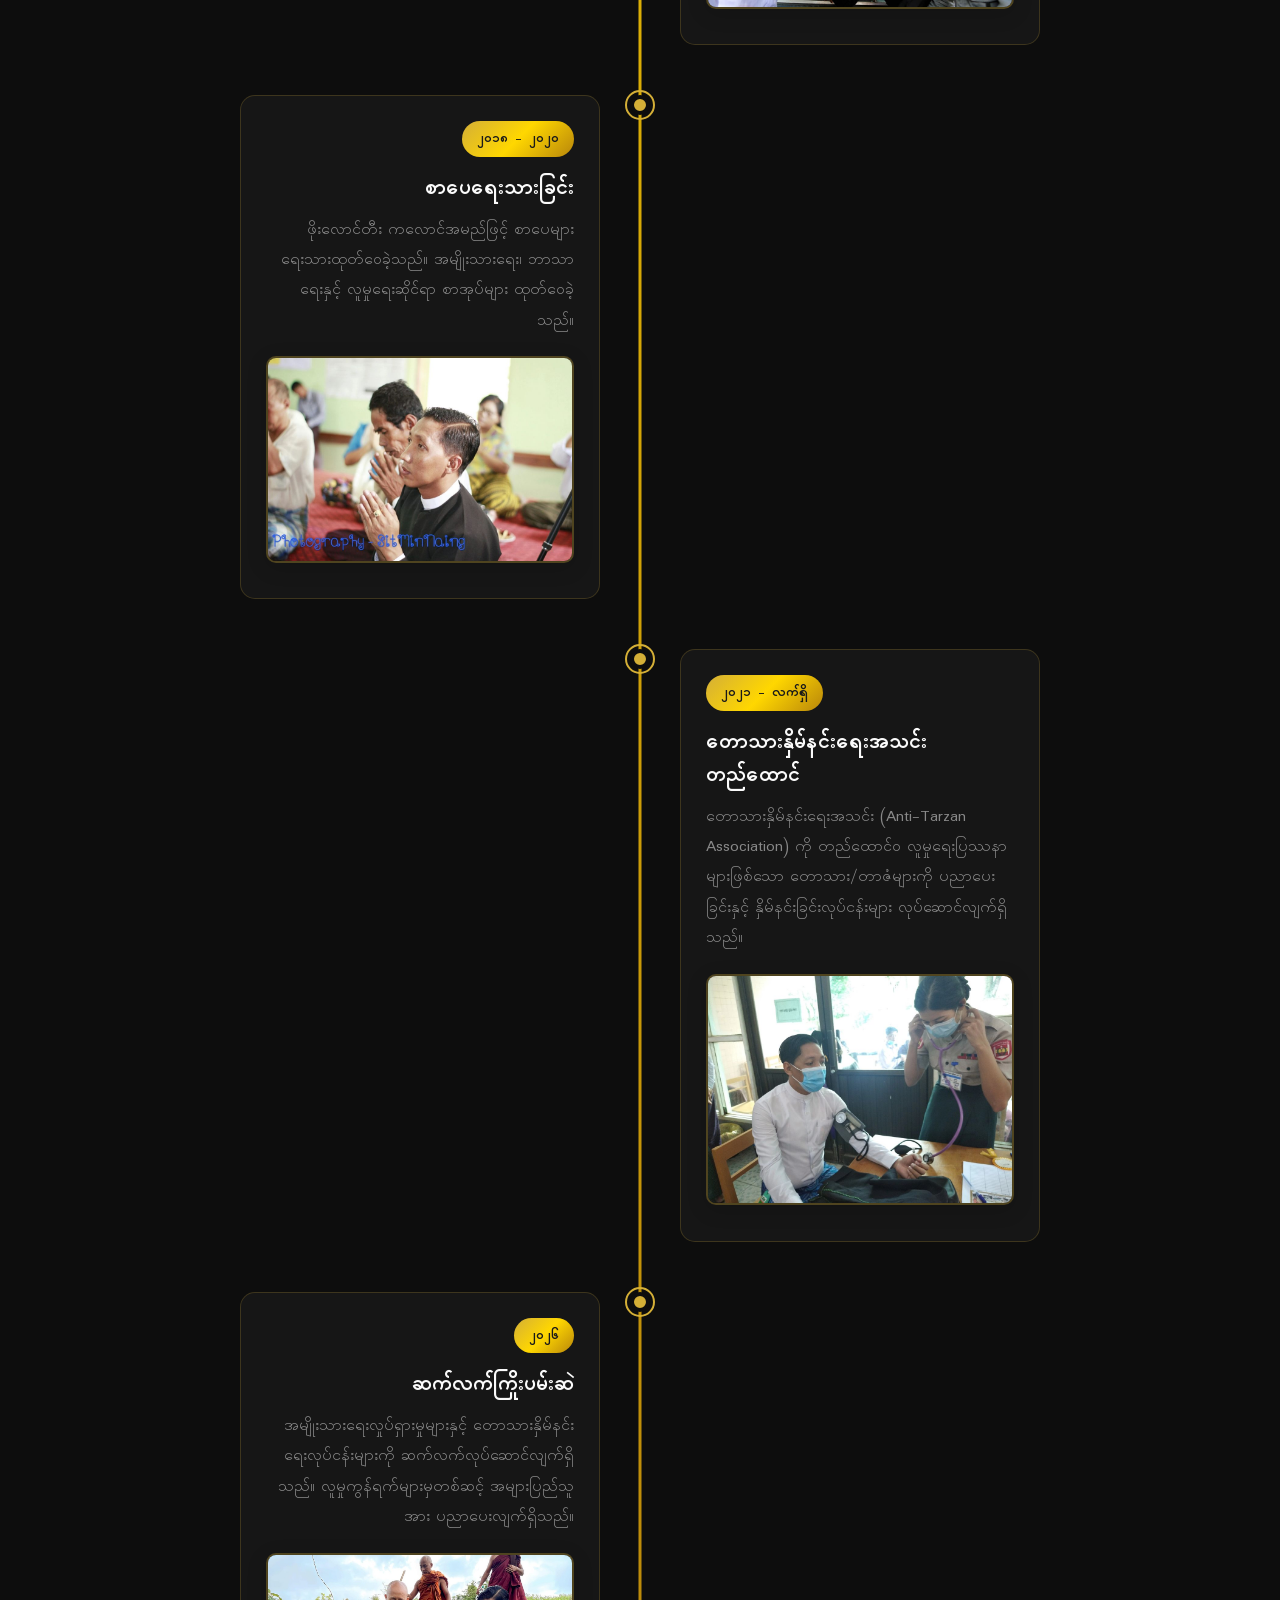
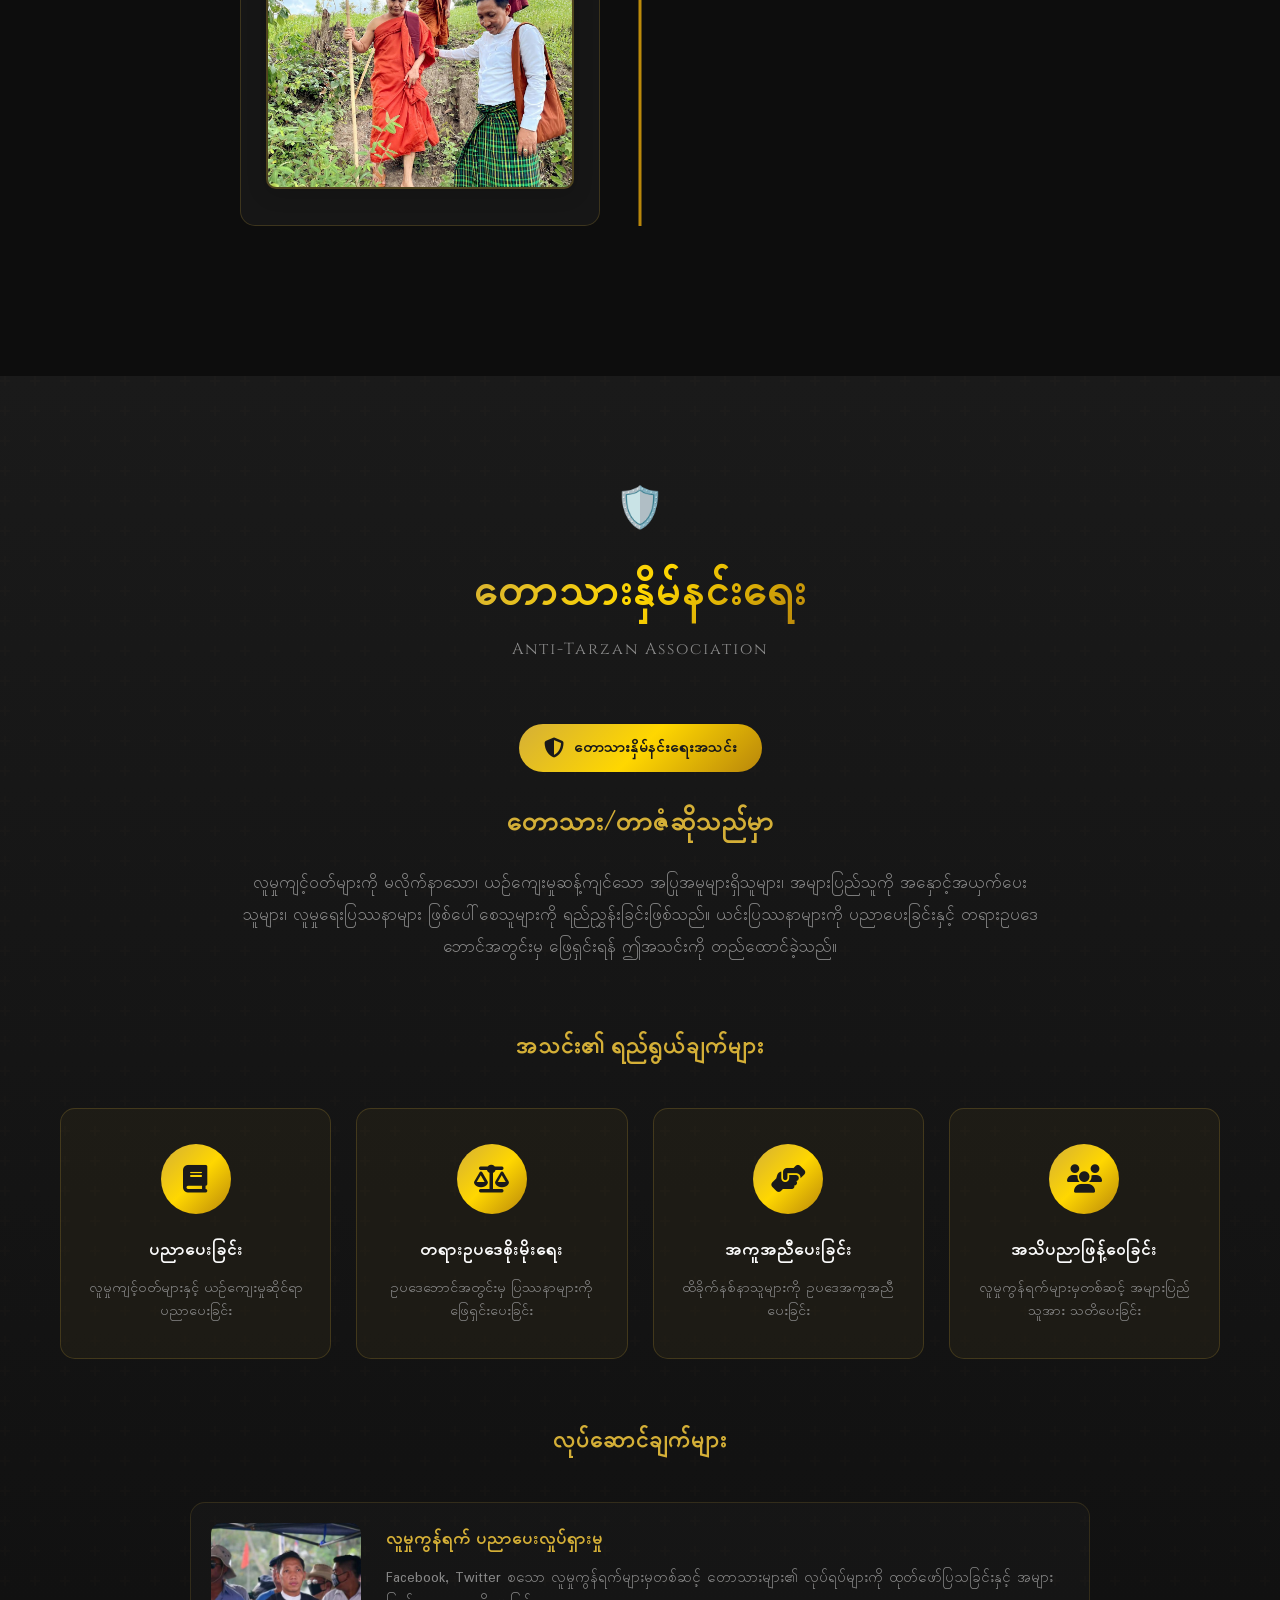
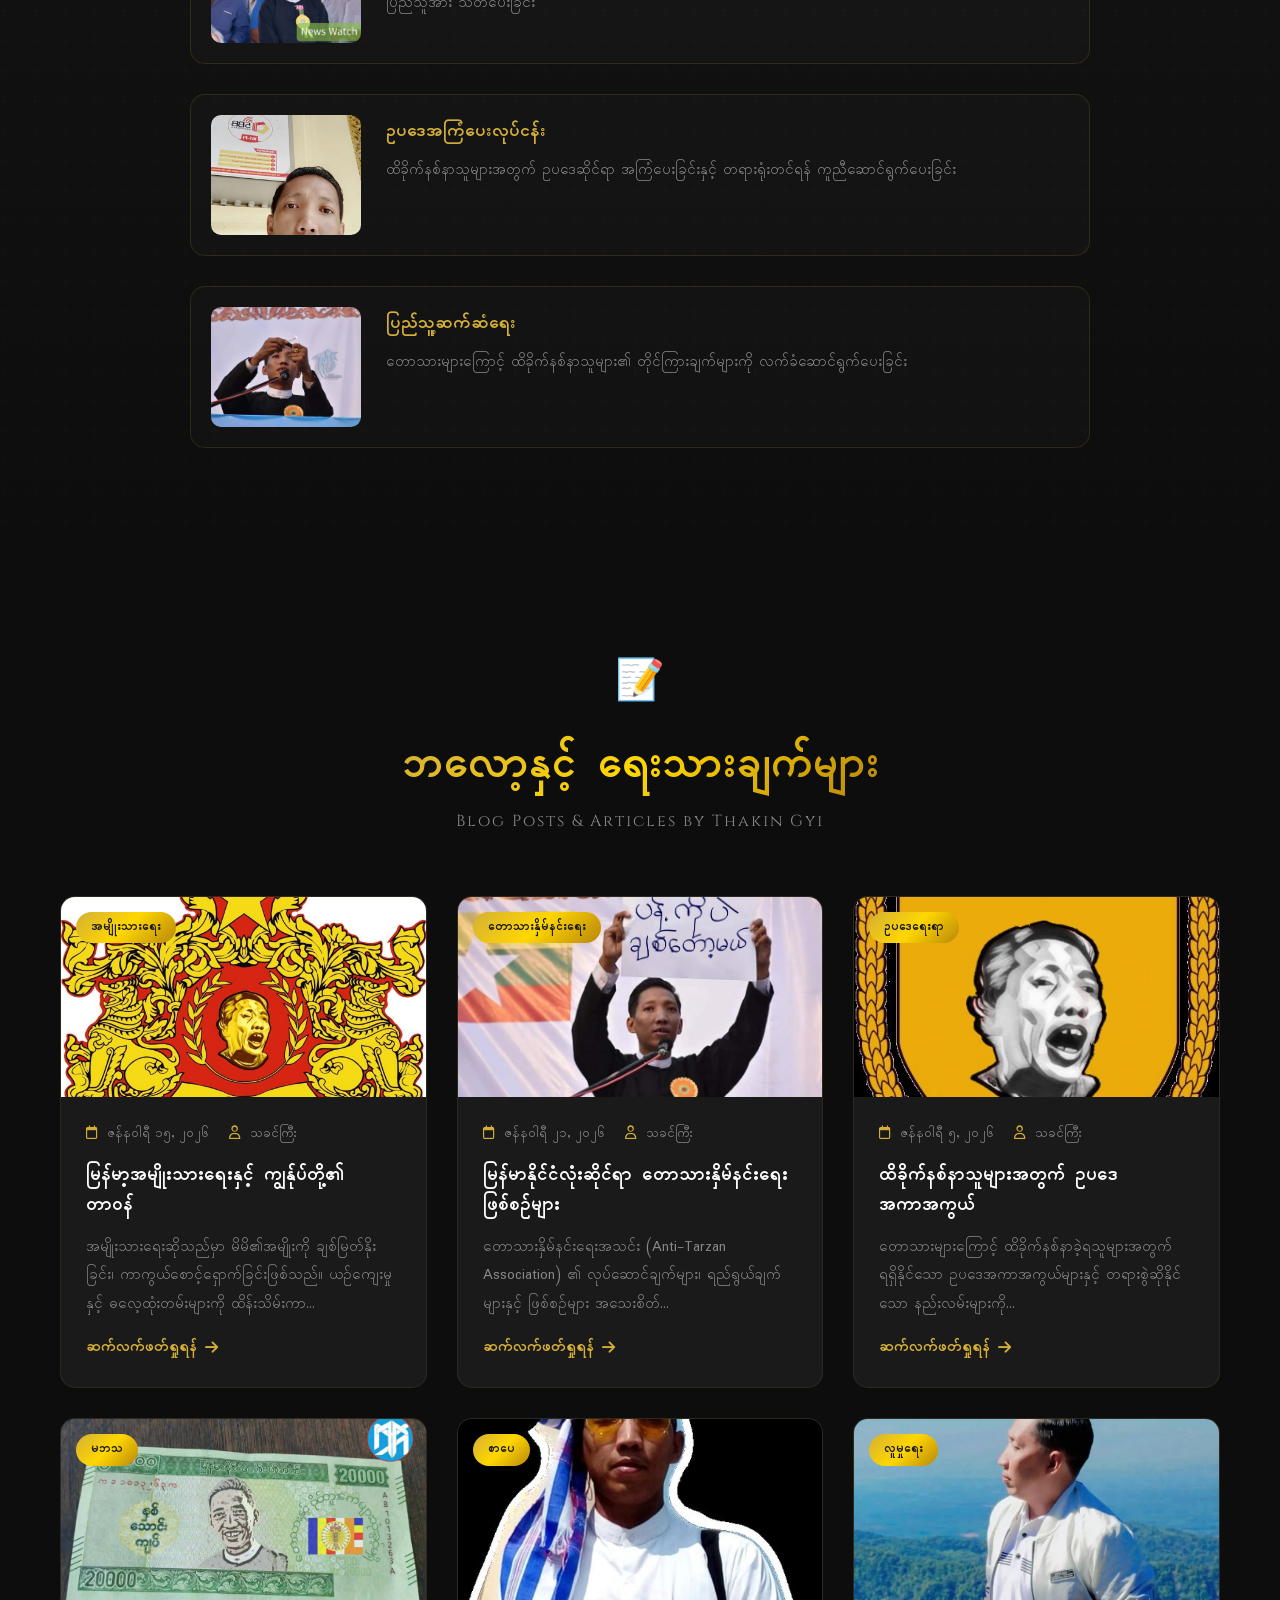
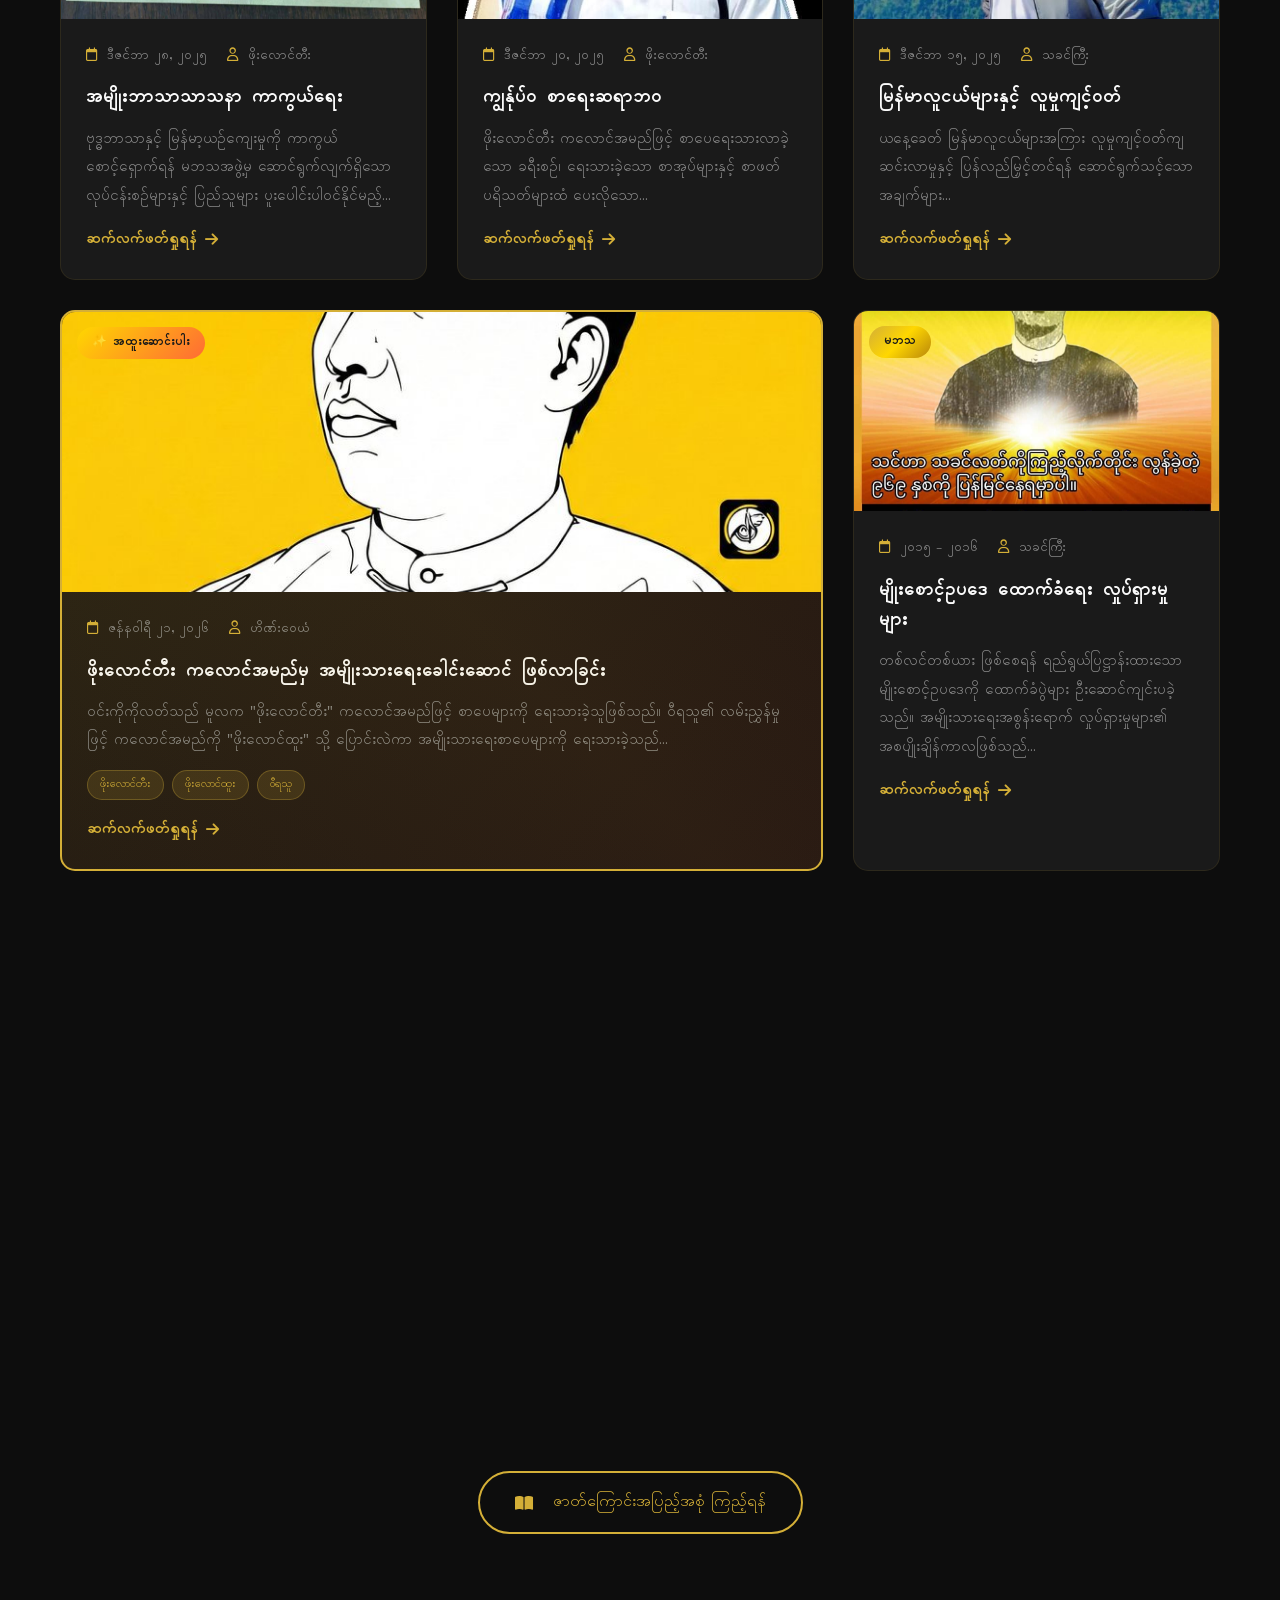
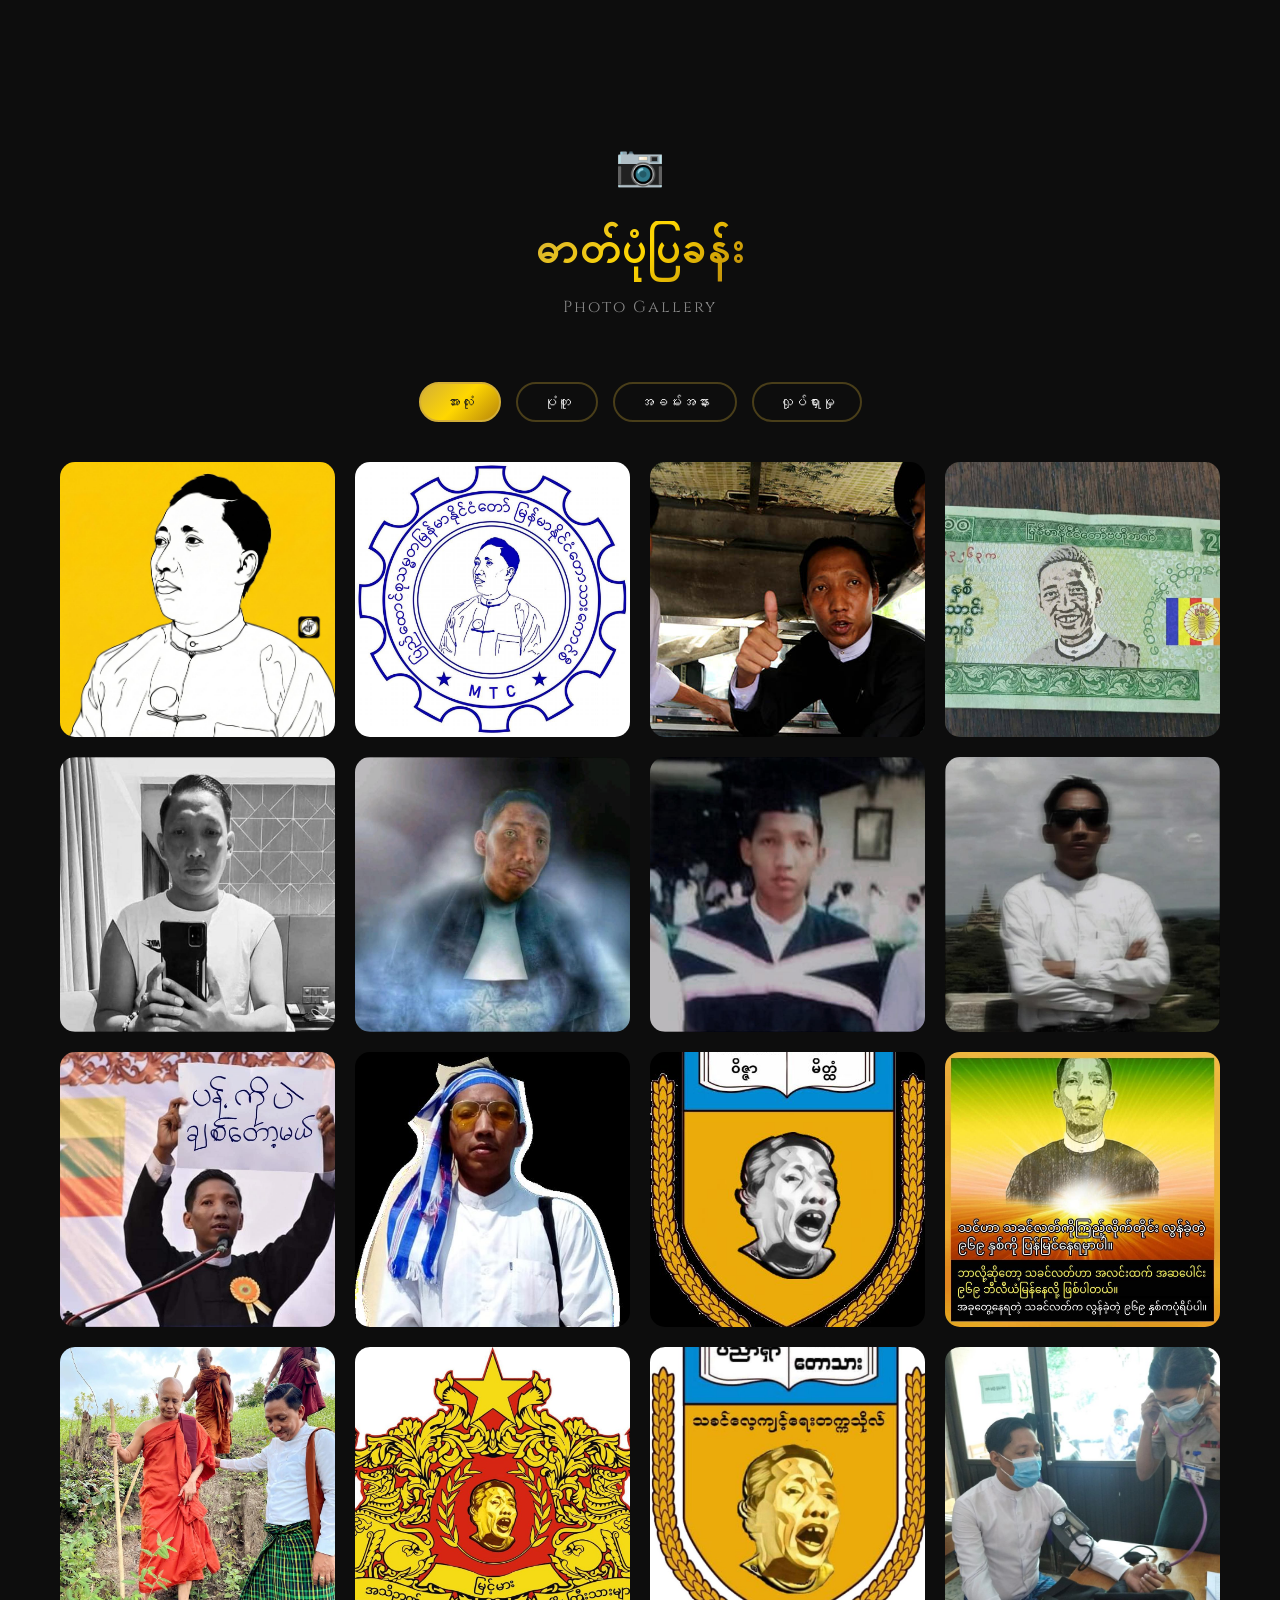
==== commit c77dd23d: "Update to Padauk font for Burmese text, adjust font sizes and line heights for better readability" ====
--- a/index.html
+++ b/index.html
@@ -55,7 +55,7 @@
     <link rel="dns-prefetch" href="https://cdnjs.cloudflare.com">
     
     <!-- Fonts & Styles -->
-    <link href="https://fonts.googleapis.com/css2?family=Cinzel:wght@400;600;700&family=Noto+Sans+Myanmar:wght@300;400;500;600;700&display=swap" rel="stylesheet">
+    <link href="https://fonts.googleapis.com/css2?family=Cinzel:wght@400;600;700&family=Padauk:wght@400;700&display=swap" rel="stylesheet">
     <link rel="stylesheet" href="https://cdnjs.cloudflare.com/ajax/libs/font-awesome/6.5.1/css/all.min.css">
     <link rel="stylesheet" href="css/style.css">
     
--- a/css/style.css
+++ b/css/style.css
@@ -34,8 +34,9 @@
     --gradient-saffron: linear-gradient(135deg, #FF9933 0%, #FF6B35 100%);
     
     /* Typography */
-    --font-primary: 'Noto Sans Myanmar', 'Cinzel', serif;
-    --font-heading: 'Cinzel', 'Noto Sans Myanmar', serif;
+    --font-primary: 'Padauk', 'Cinzel', sans-serif;
+    --font-heading: 'Cinzel', 'Padauk', serif;
+    --font-myanmar: 'Padauk', sans-serif;
     
     /* Spacing */
     --section-padding: 100px 0;
@@ -72,7 +73,7 @@
     font-family: var(--font-primary);
     background-color: var(--dark-bg);
     color: var(--text-light);
-    line-height: 1.7;
+    line-height: 1.8;
     overflow-x: hidden;
     width: 100%;
     max-width: 100vw;
@@ -250,7 +251,8 @@
 .nav-link {
     color: var(--text-light);
     text-decoration: none;
-    font-size: 14px;
+    font-size: 15px;
+    font-family: var(--font-myanmar);
     position: relative;
     padding: 5px 0;
     transition: var(--transition-fast);
@@ -435,22 +437,25 @@
 }
 
 .hero-subtitle {
-    font-size: 16px;
-    color: var(--primary-gold);
-    letter-spacing: 3px;
+    font-size: 18px;
+    font-family: var(--font-myanmar);
+    color: var(--primary-gold);
+    letter-spacing: 2px;
     margin-bottom: 15px;
     opacity: 0;
     animation: fadeInUp 0.8s ease forwards 0.2s;
 }
 
 .hero-title {
-    font-size: 64px;
+    font-size: 72px;
+    font-family: var(--font-myanmar);
     font-weight: 700;
     background: var(--gradient-gold);
     -webkit-background-clip: text;
     -webkit-text-fill-color: transparent;
     background-clip: text;
     margin-bottom: 10px;
+    line-height: 1.3;
     opacity: 0;
     animation: fadeInUp 0.8s ease forwards 0.4s;
 }
@@ -465,7 +470,8 @@
 }
 
 .hero-tagline {
-    font-size: 18px;
+    font-size: 20px;
+    font-family: var(--font-myanmar);
     color: var(--accent-saffron);
     margin-bottom: 30px;
     opacity: 0;
@@ -486,9 +492,10 @@
     background: rgba(212, 175, 55, 0.1);
     border: 1px solid var(--primary-gold);
     color: var(--primary-gold);
-    padding: 8px 20px;
+    padding: 10px 22px;
     border-radius: 30px;
-    font-size: 14px;
+    font-size: 15px;
+    font-family: var(--font-myanmar);
     transition: var(--transition-fast);
 }
 
@@ -629,13 +636,15 @@
 }
 
 .section-title {
-    font-size: 42px;
+    font-size: 44px;
+    font-family: var(--font-myanmar);
     font-weight: 700;
     background: var(--gradient-gold);
     -webkit-background-clip: text;
     -webkit-text-fill-color: transparent;
     background-clip: text;
     margin-bottom: 10px;
+    line-height: 1.4;
 }
 
 .section-subtitle {
@@ -681,14 +690,17 @@
 }
 
 .about-text h3 {
-    font-size: 32px;
+    font-size: 34px;
+    font-family: var(--font-myanmar);
     color: var(--primary-gold);
     margin-bottom: 20px;
+    line-height: 1.4;
 }
 
 .about-intro {
     font-size: 18px;
-    line-height: 1.8;
+    font-family: var(--font-myanmar);
+    line-height: 2;
     margin-bottom: 30px;
     color: var(--text-light);
 }
@@ -735,13 +747,15 @@
 }
 
 .about-quote blockquote {
-    font-size: 20px;
+    font-size: 22px;
+    font-family: var(--font-myanmar);
     font-style: italic;
     color: var(--accent-saffron);
-    padding: 20px;
+    padding: 20px 25px;
     border-left: 4px solid var(--primary-gold);
     background: rgba(212, 175, 55, 0.05);
     border-radius: 0 10px 10px 0;
+    line-height: 1.6;
 }
 
 /* ============================================
@@ -841,15 +855,18 @@
 }
 
 .timeline-content h3 {
-    font-size: 20px;
+    font-size: 22px;
+    font-family: var(--font-myanmar);
     color: var(--text-light);
     margin-bottom: 10px;
+    line-height: 1.5;
 }
 
 .timeline-content p {
     color: var(--text-muted);
-    font-size: 15px;
-    line-height: 1.6;
+    font-size: 16px;
+    font-family: var(--font-myanmar);
+    line-height: 1.9;
 }
 
 .timeline-image {
@@ -1979,11 +1996,11 @@
 }
 
 .blog-content h3 {
-    font-family: var(--font-heading);
-    font-size: 18px;
+    font-family: var(--font-myanmar);
+    font-size: 19px;
     color: var(--text-light);
     margin-bottom: 12px;
-    line-height: 1.5;
+    line-height: 1.6;
     transition: color var(--transition-fast);
 }
 
@@ -1993,14 +2010,16 @@
 
 .blog-content p {
     color: var(--text-muted);
-    font-size: 14px;
-    line-height: 1.7;
+    font-size: 15px;
+    font-family: var(--font-myanmar);
+    line-height: 1.9;
     margin-bottom: 15px;
 }
 
 .blog-link {
     color: var(--primary-gold);
-    font-size: 14px;
+    font-size: 15px;
+    font-family: var(--font-myanmar);
     font-weight: 600;
     text-decoration: none;
     display: inline-flex;
@@ -2536,16 +2555,18 @@
     }
     
     .hero-title {
-        font-size: 28px;
+        font-size: 36px;
         word-wrap: break-word;
+        line-height: 1.3;
     }
     
     .hero-subtitle {
-        font-size: 14px;
+        font-size: 15px;
+        letter-spacing: 1px;
     }
     
     .hero-tagline {
-        font-size: 16px;
+        font-size: 17px;
     }
     
     .hero-name-en {
@@ -2553,8 +2574,8 @@
     }
     
     .role-badge {
-        font-size: 11px;
-        padding: 5px 12px;
+        font-size: 13px;
+        padding: 8px 15px;
     }
     
     .timeline-content {
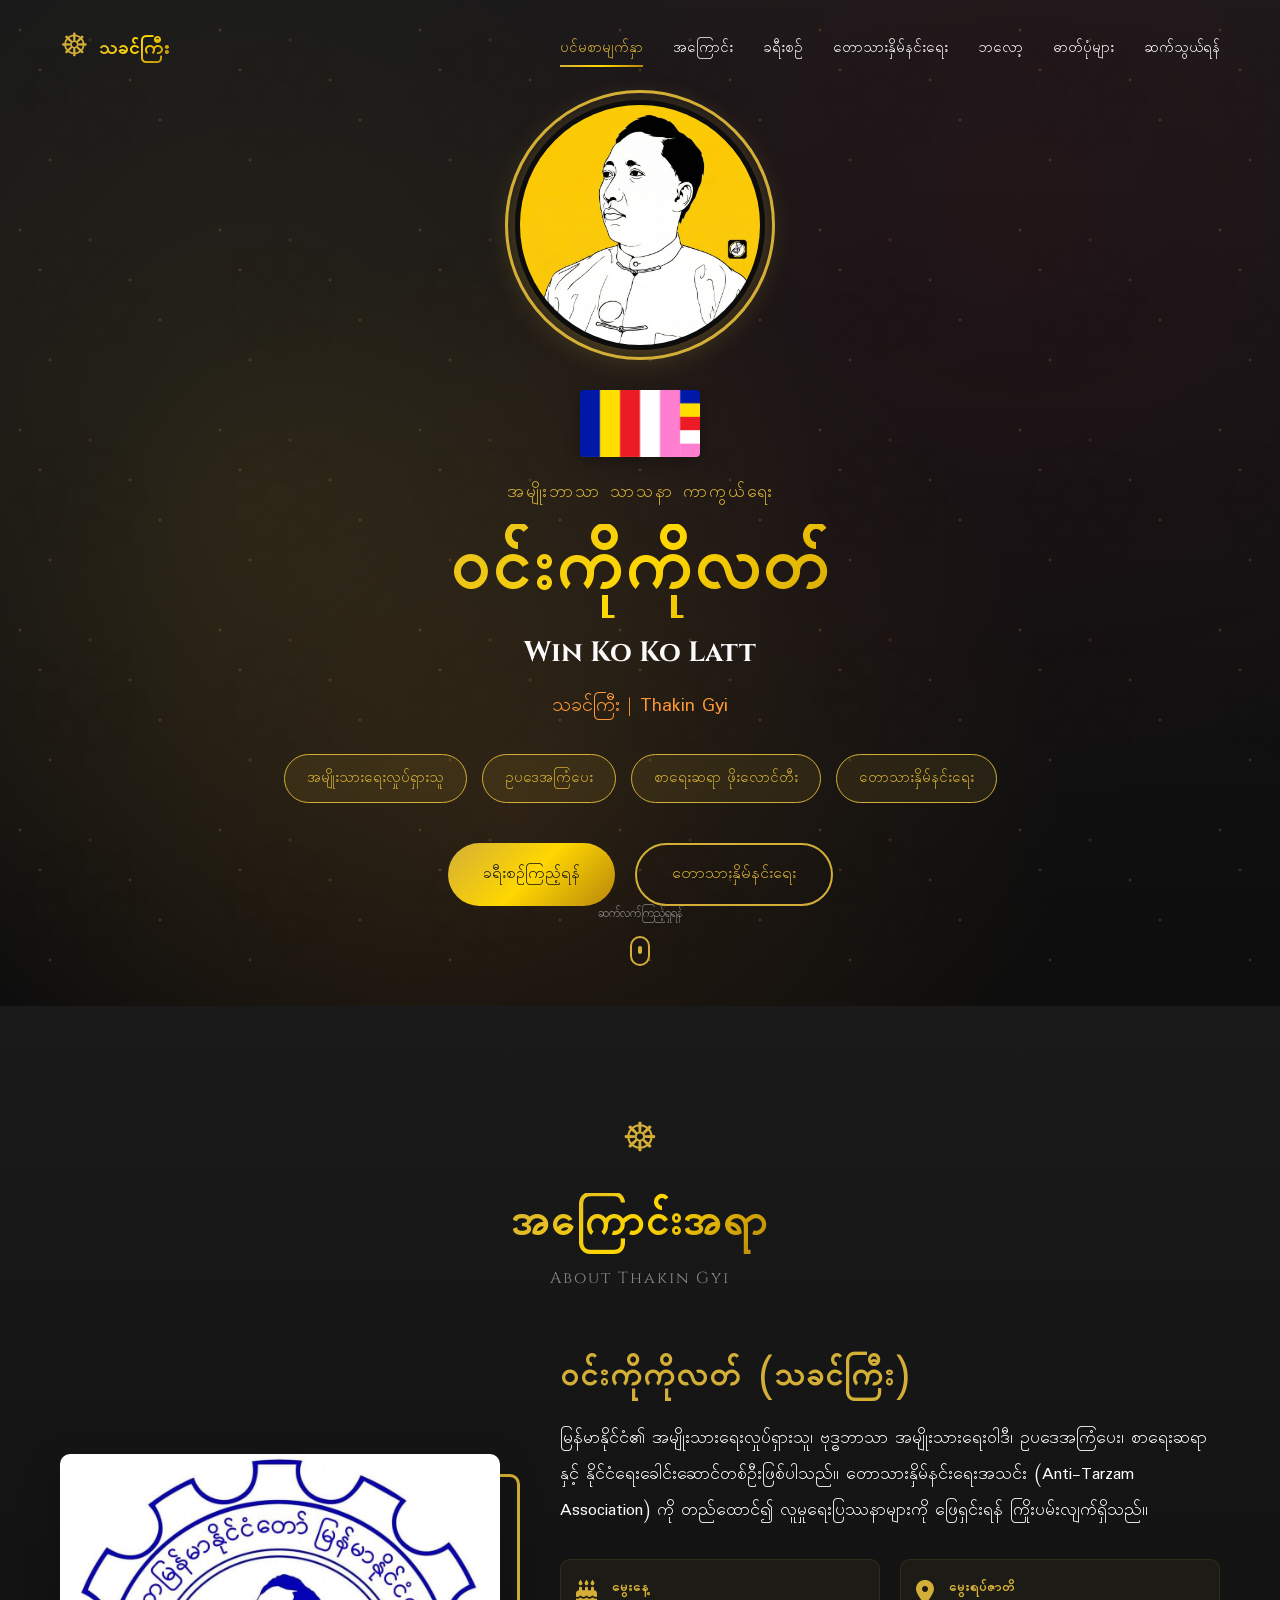
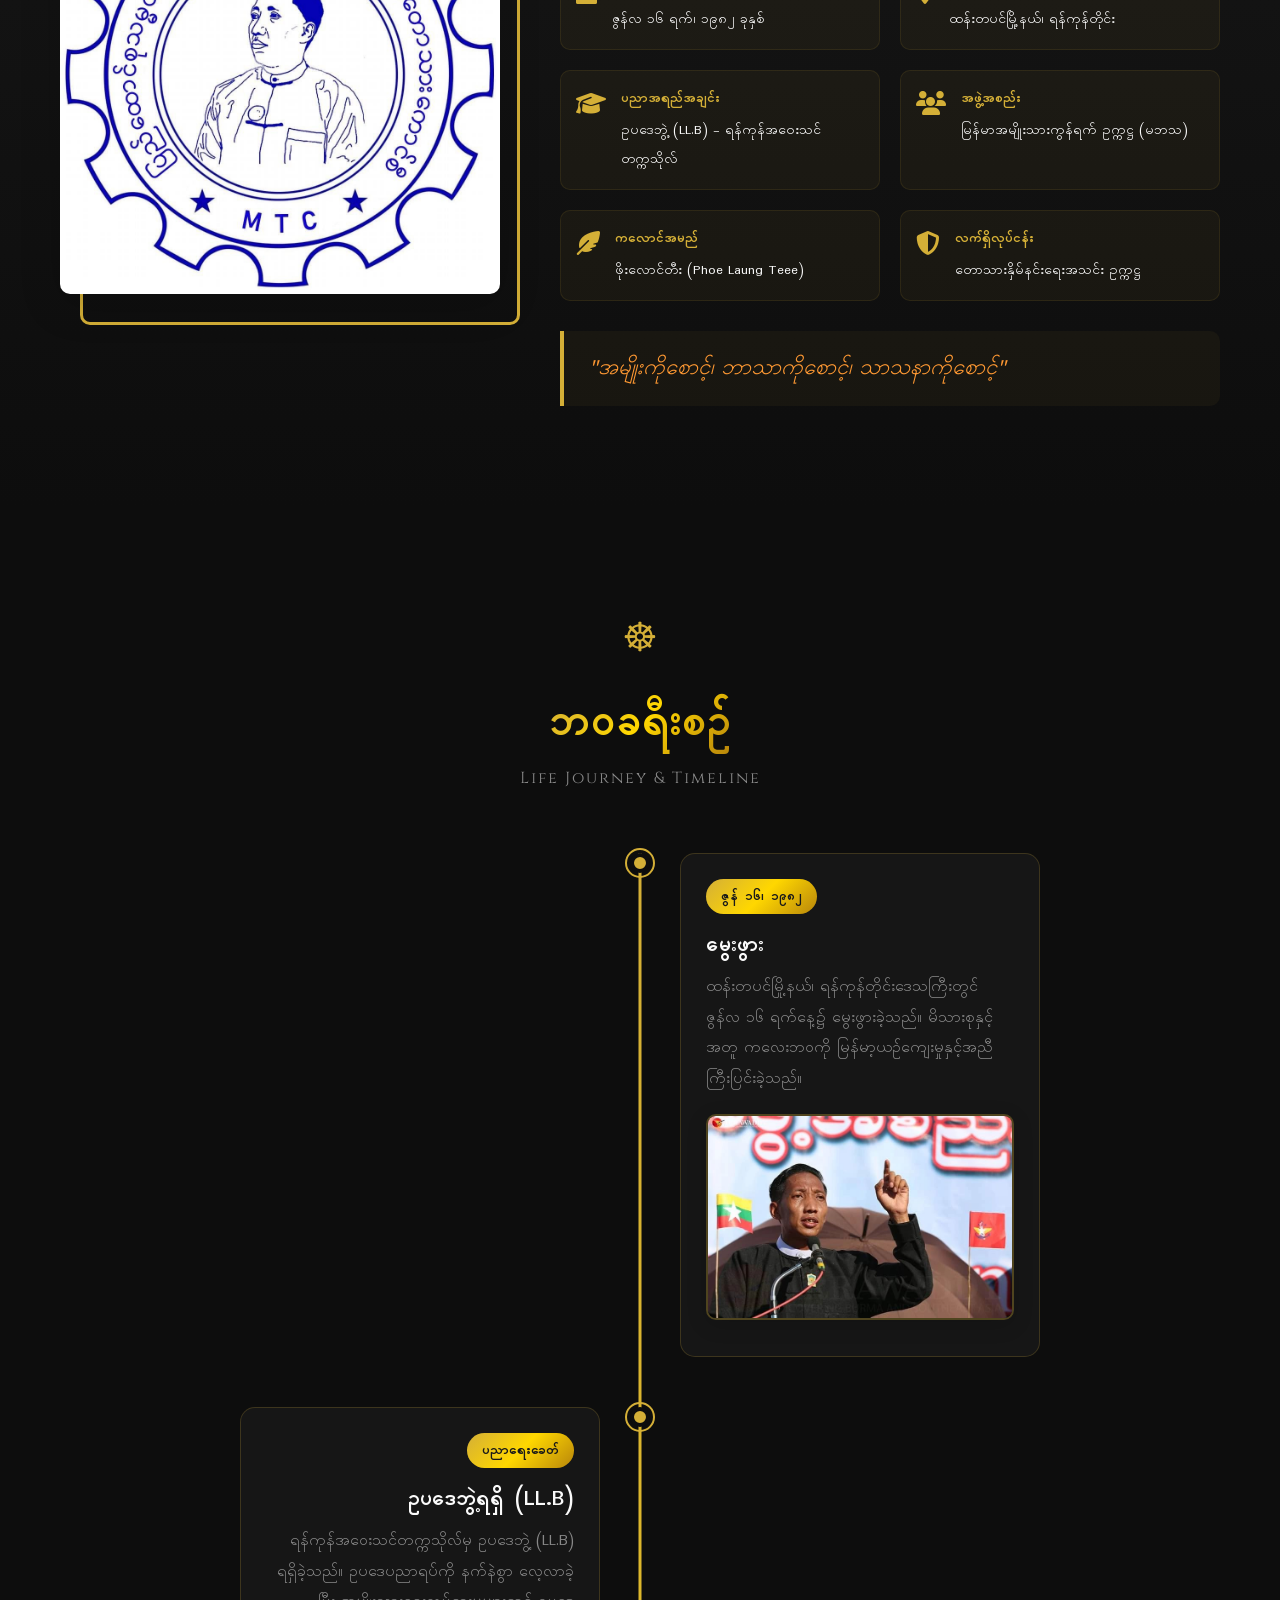
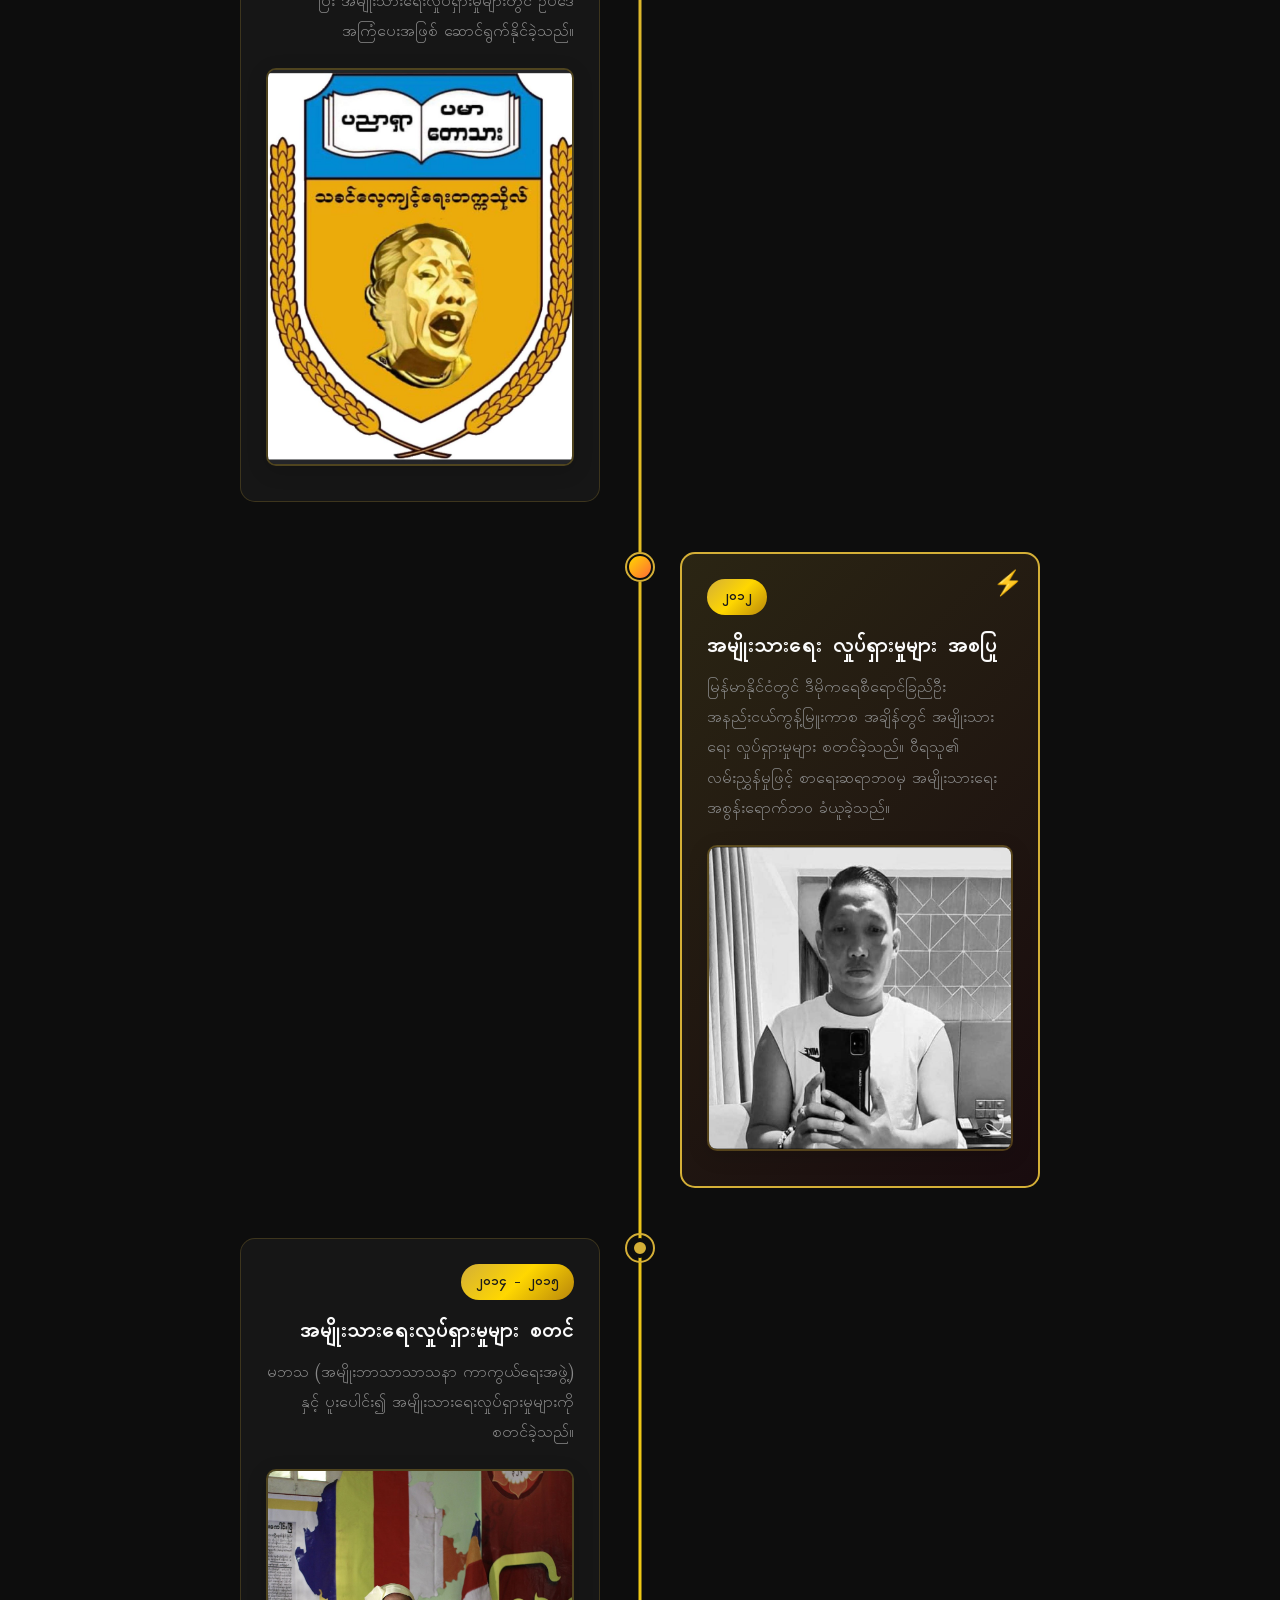
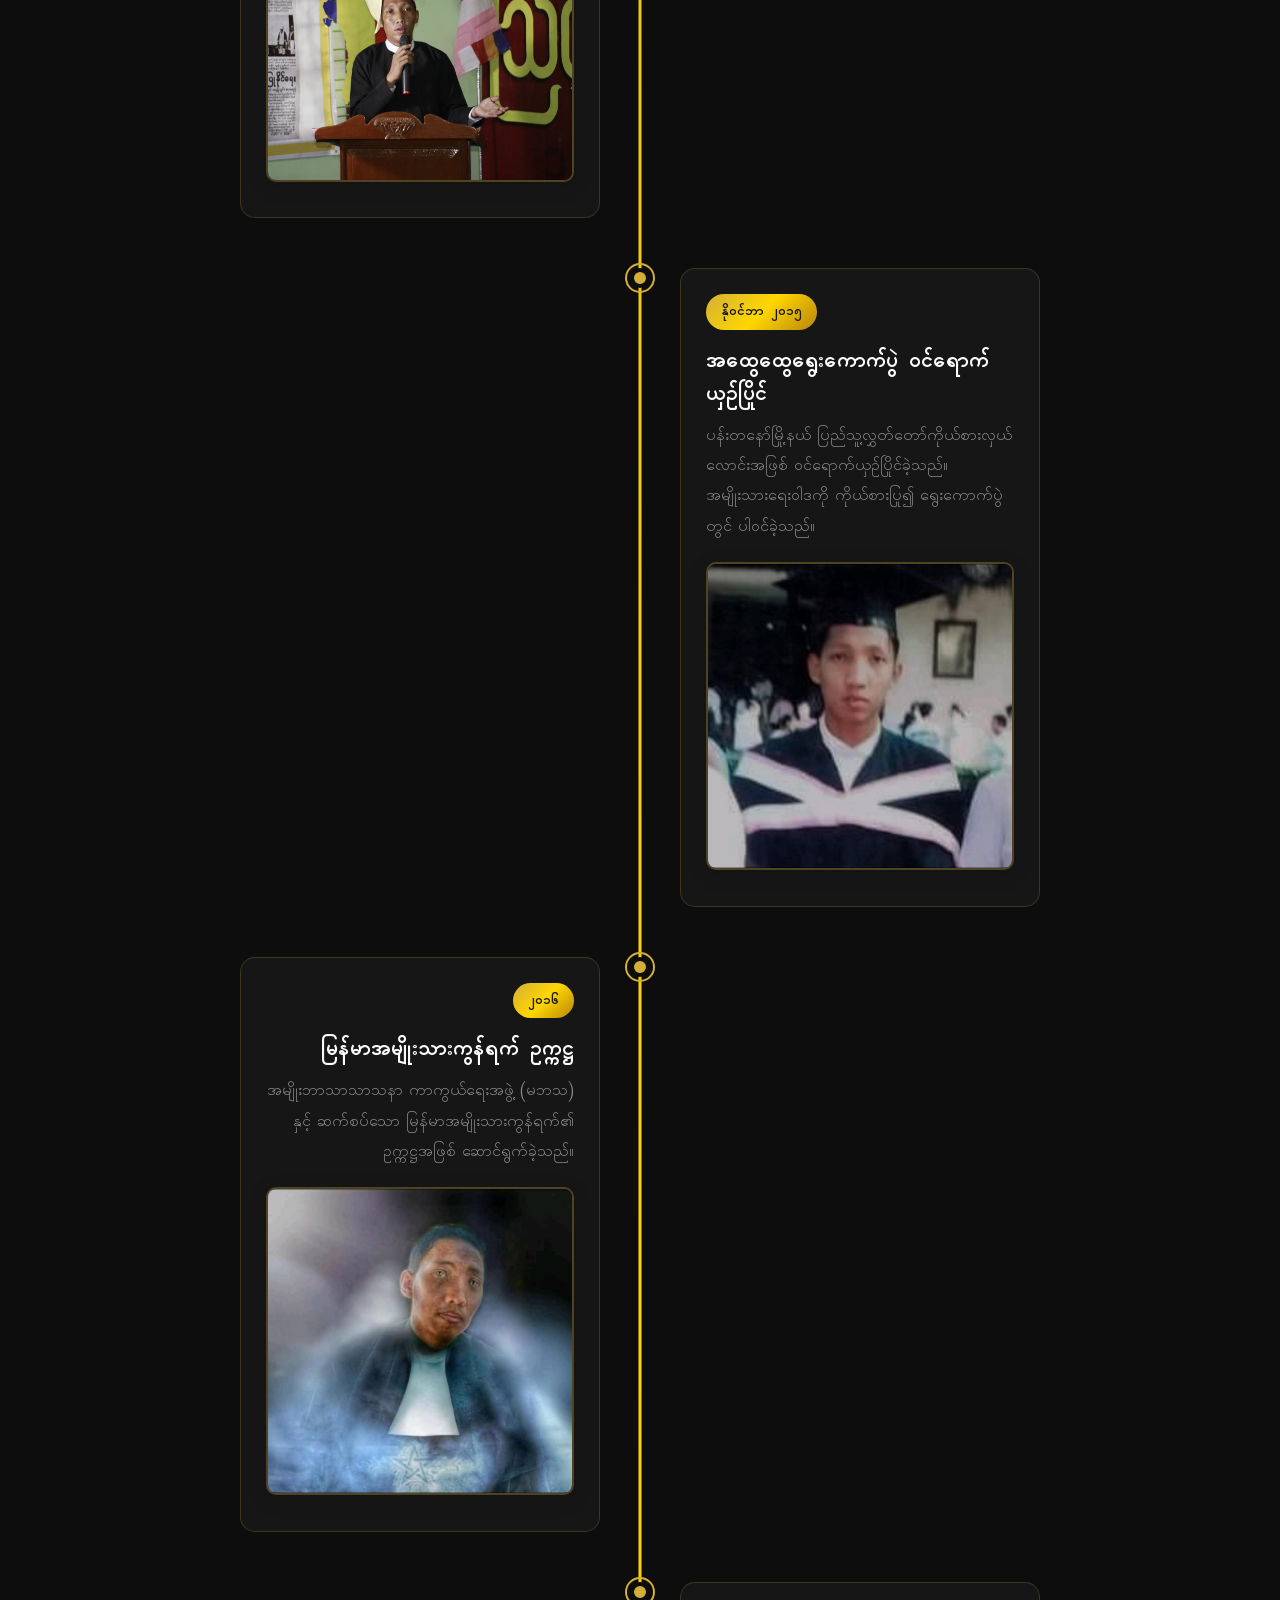
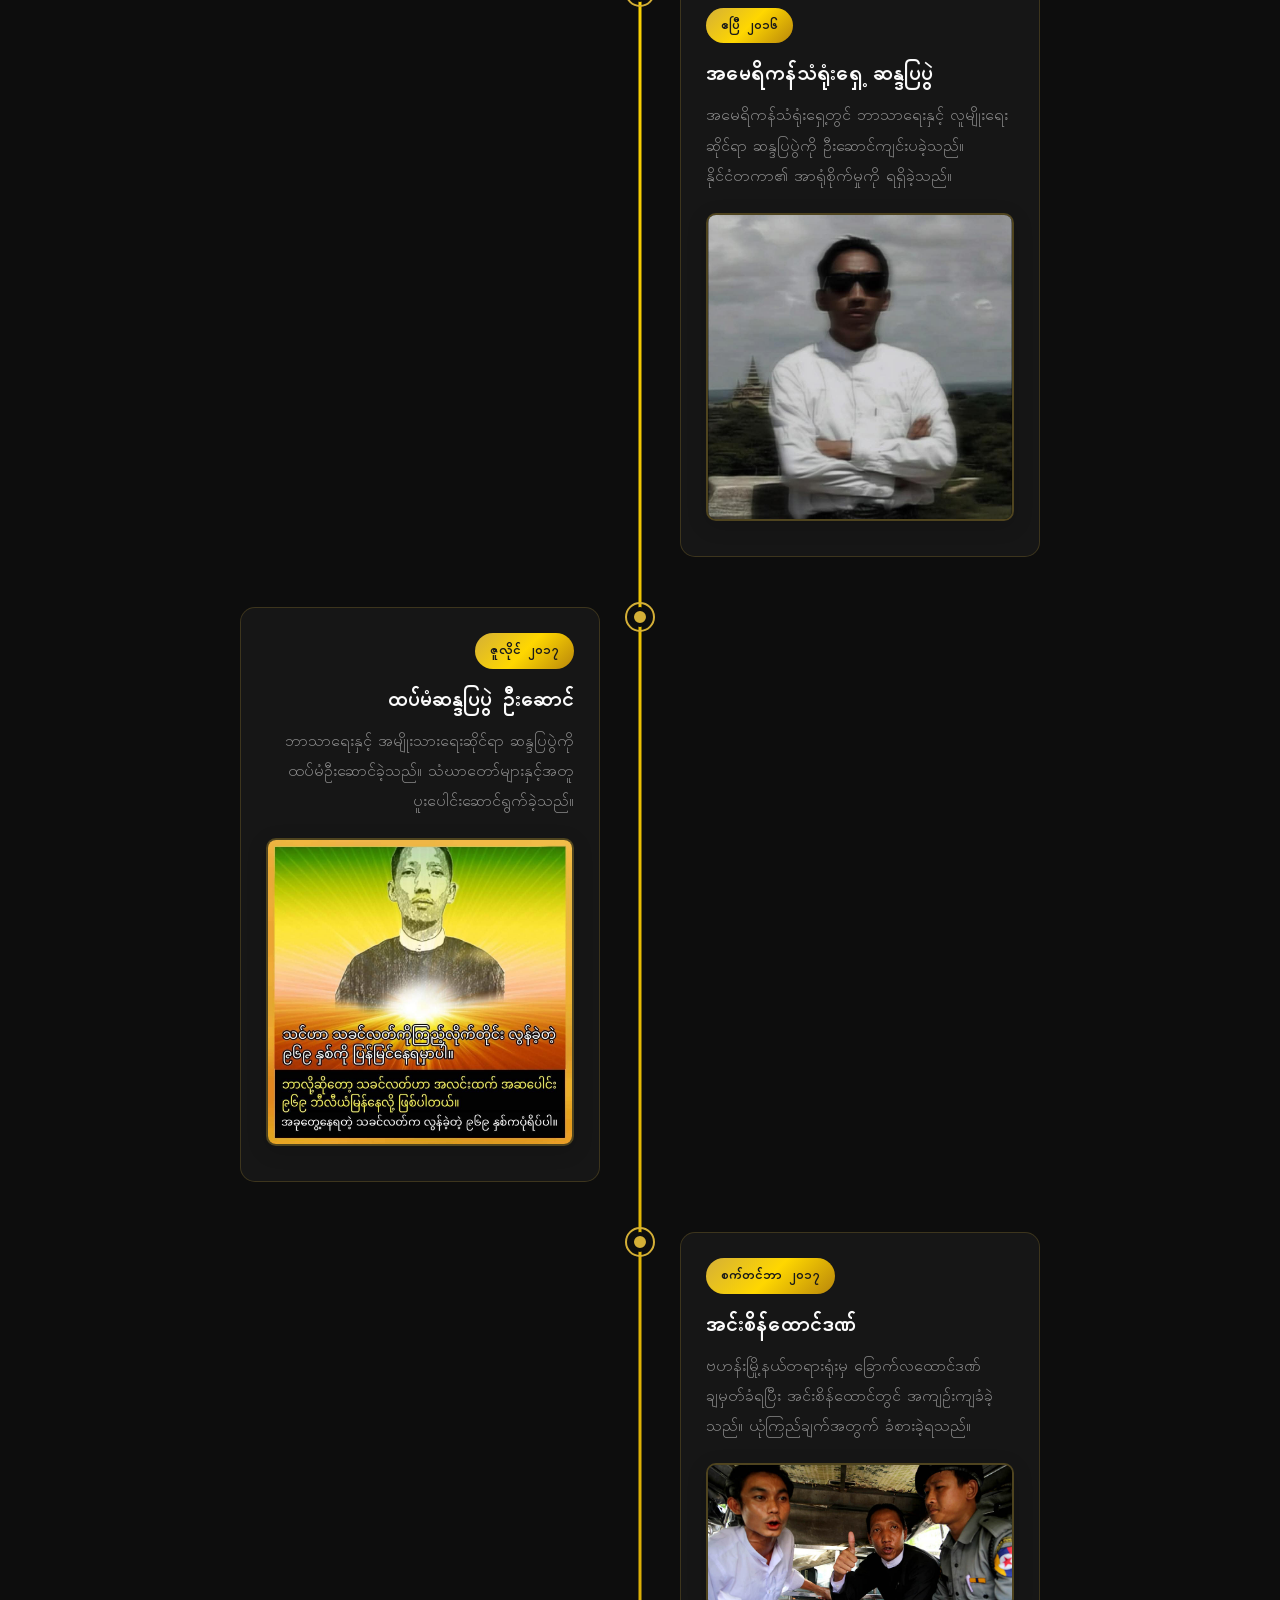
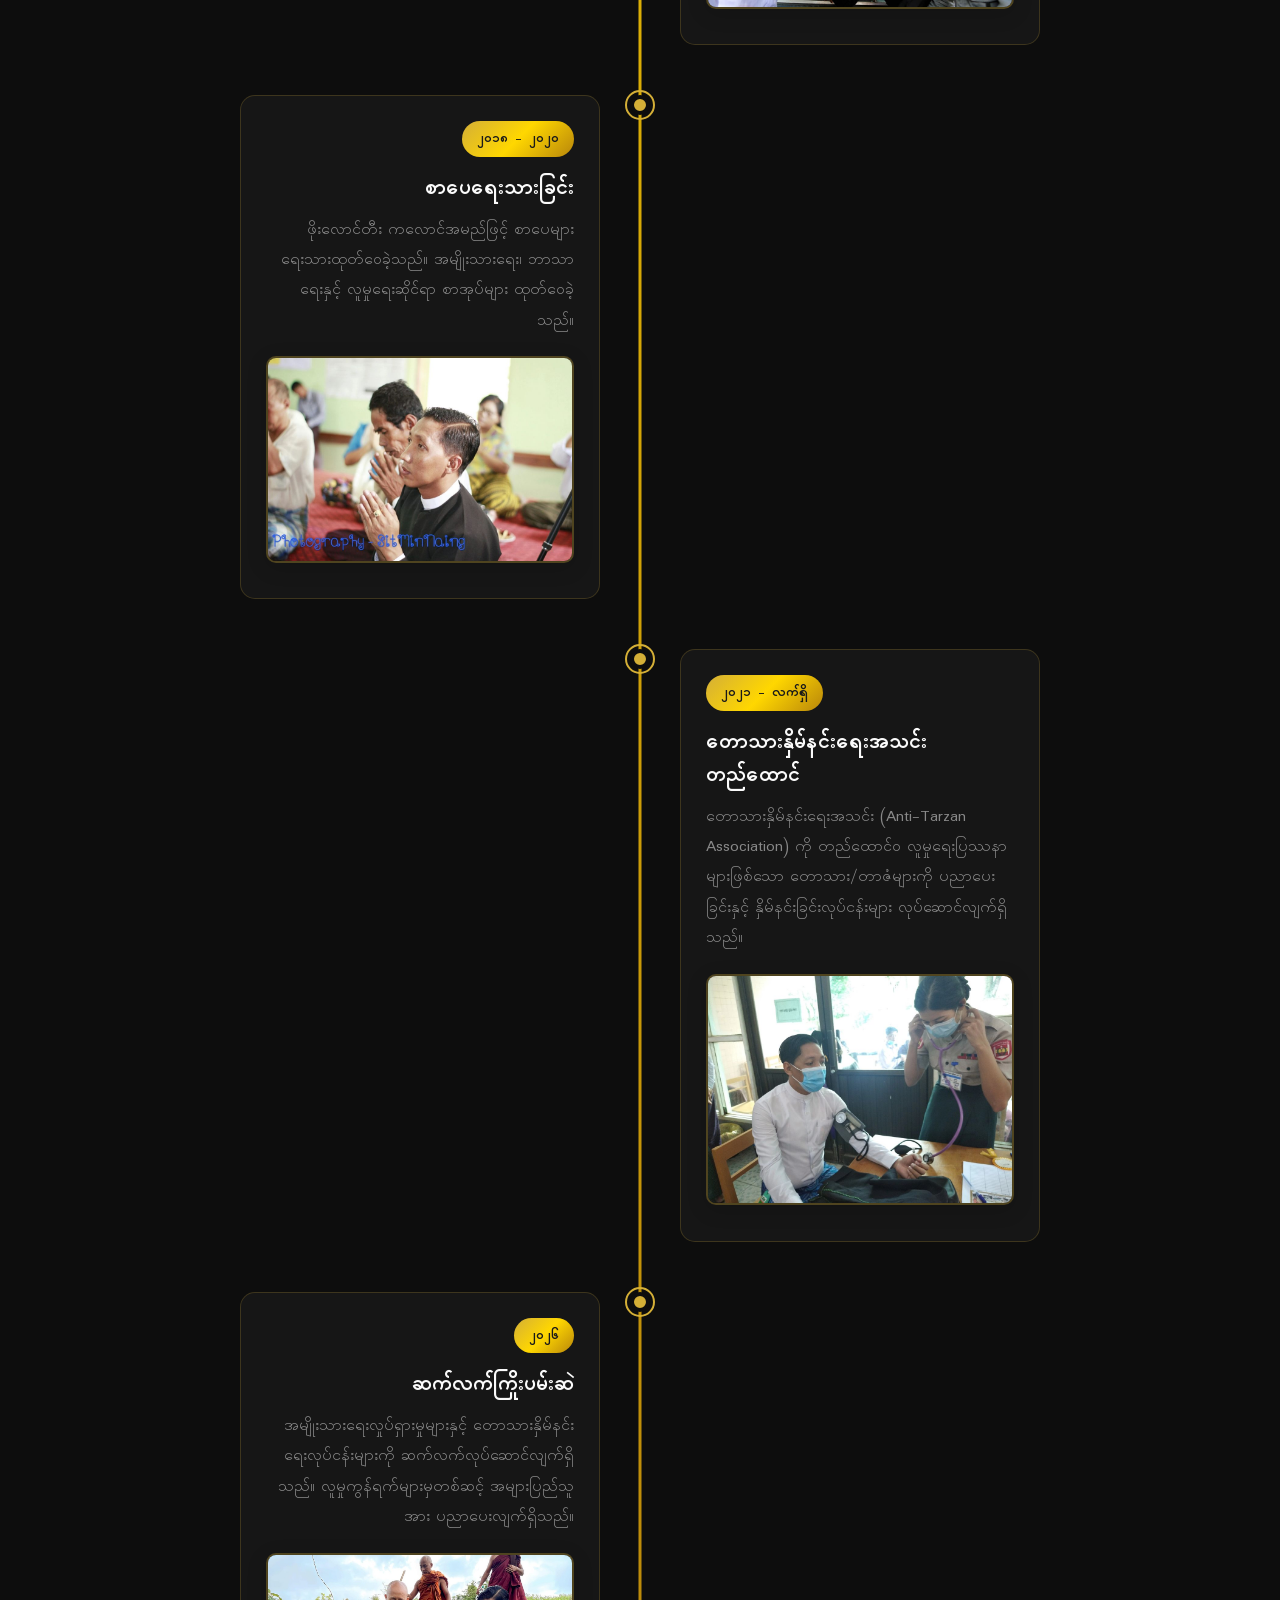
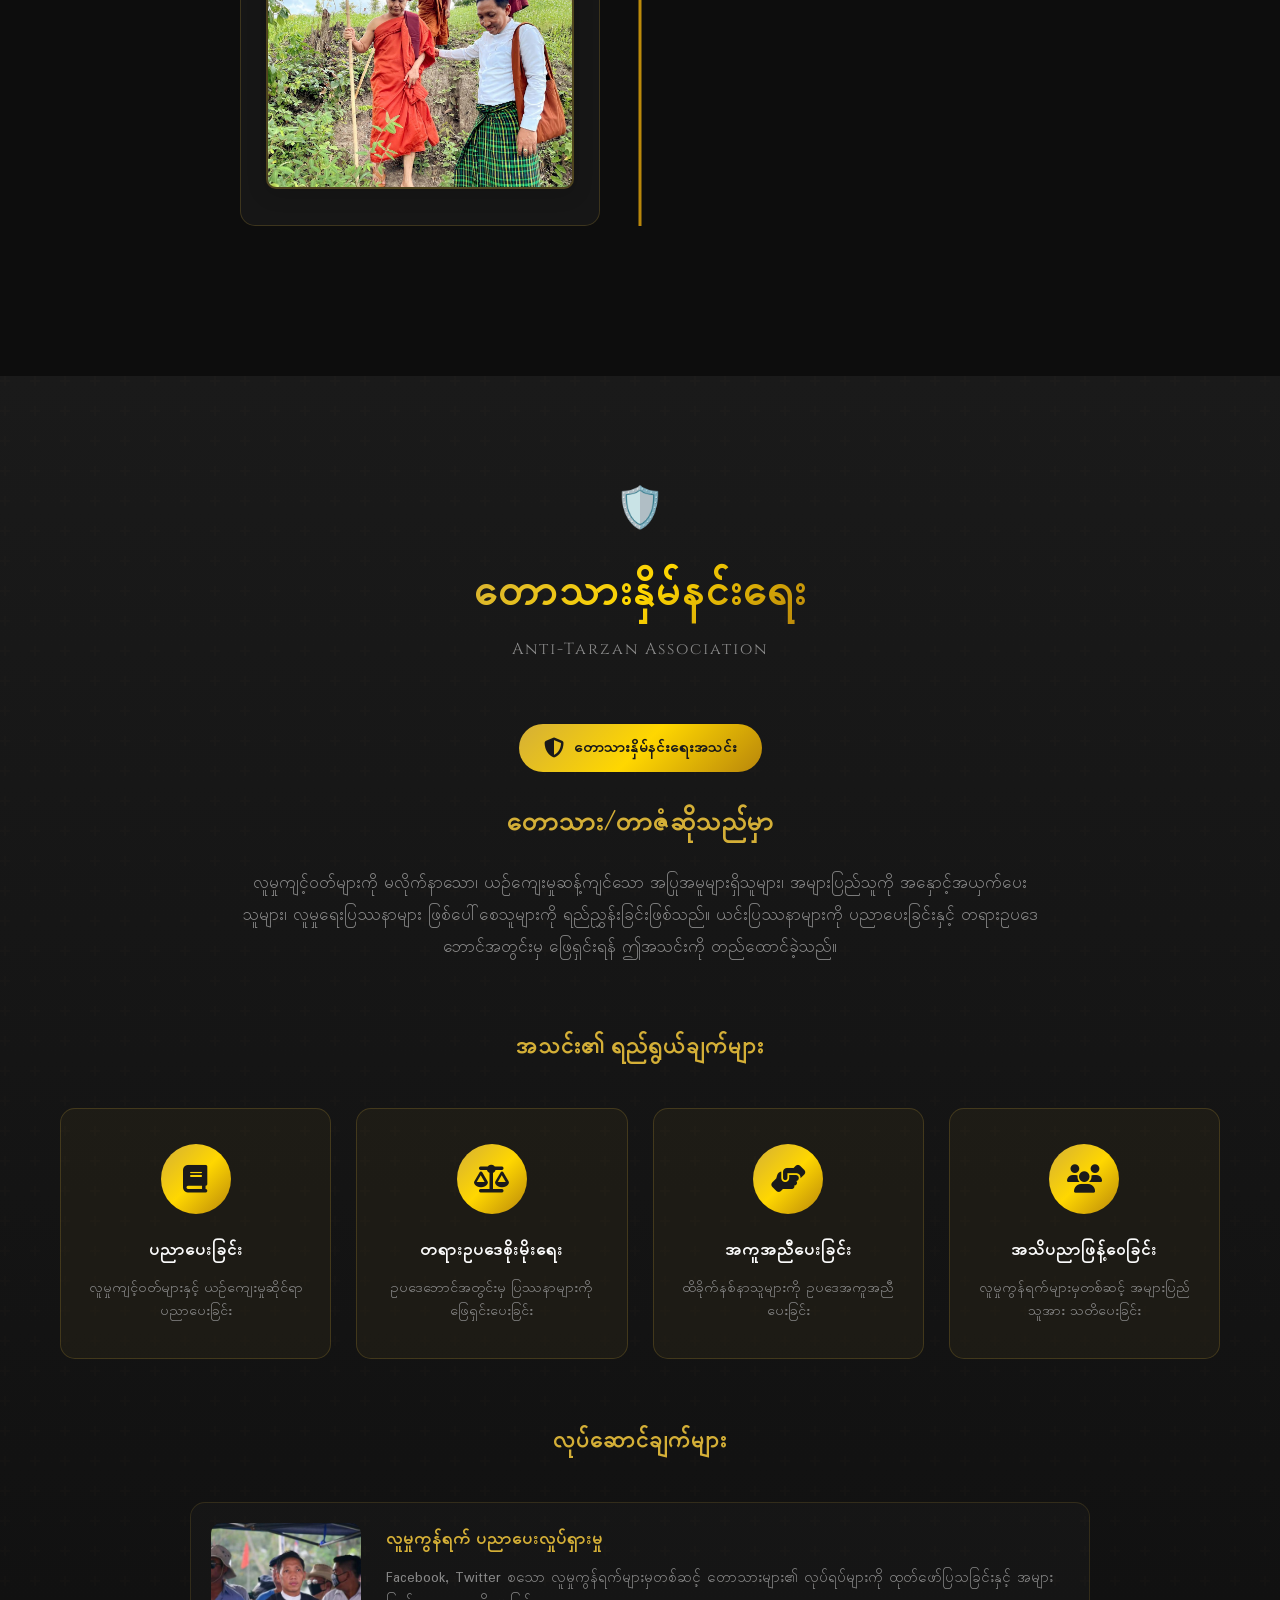
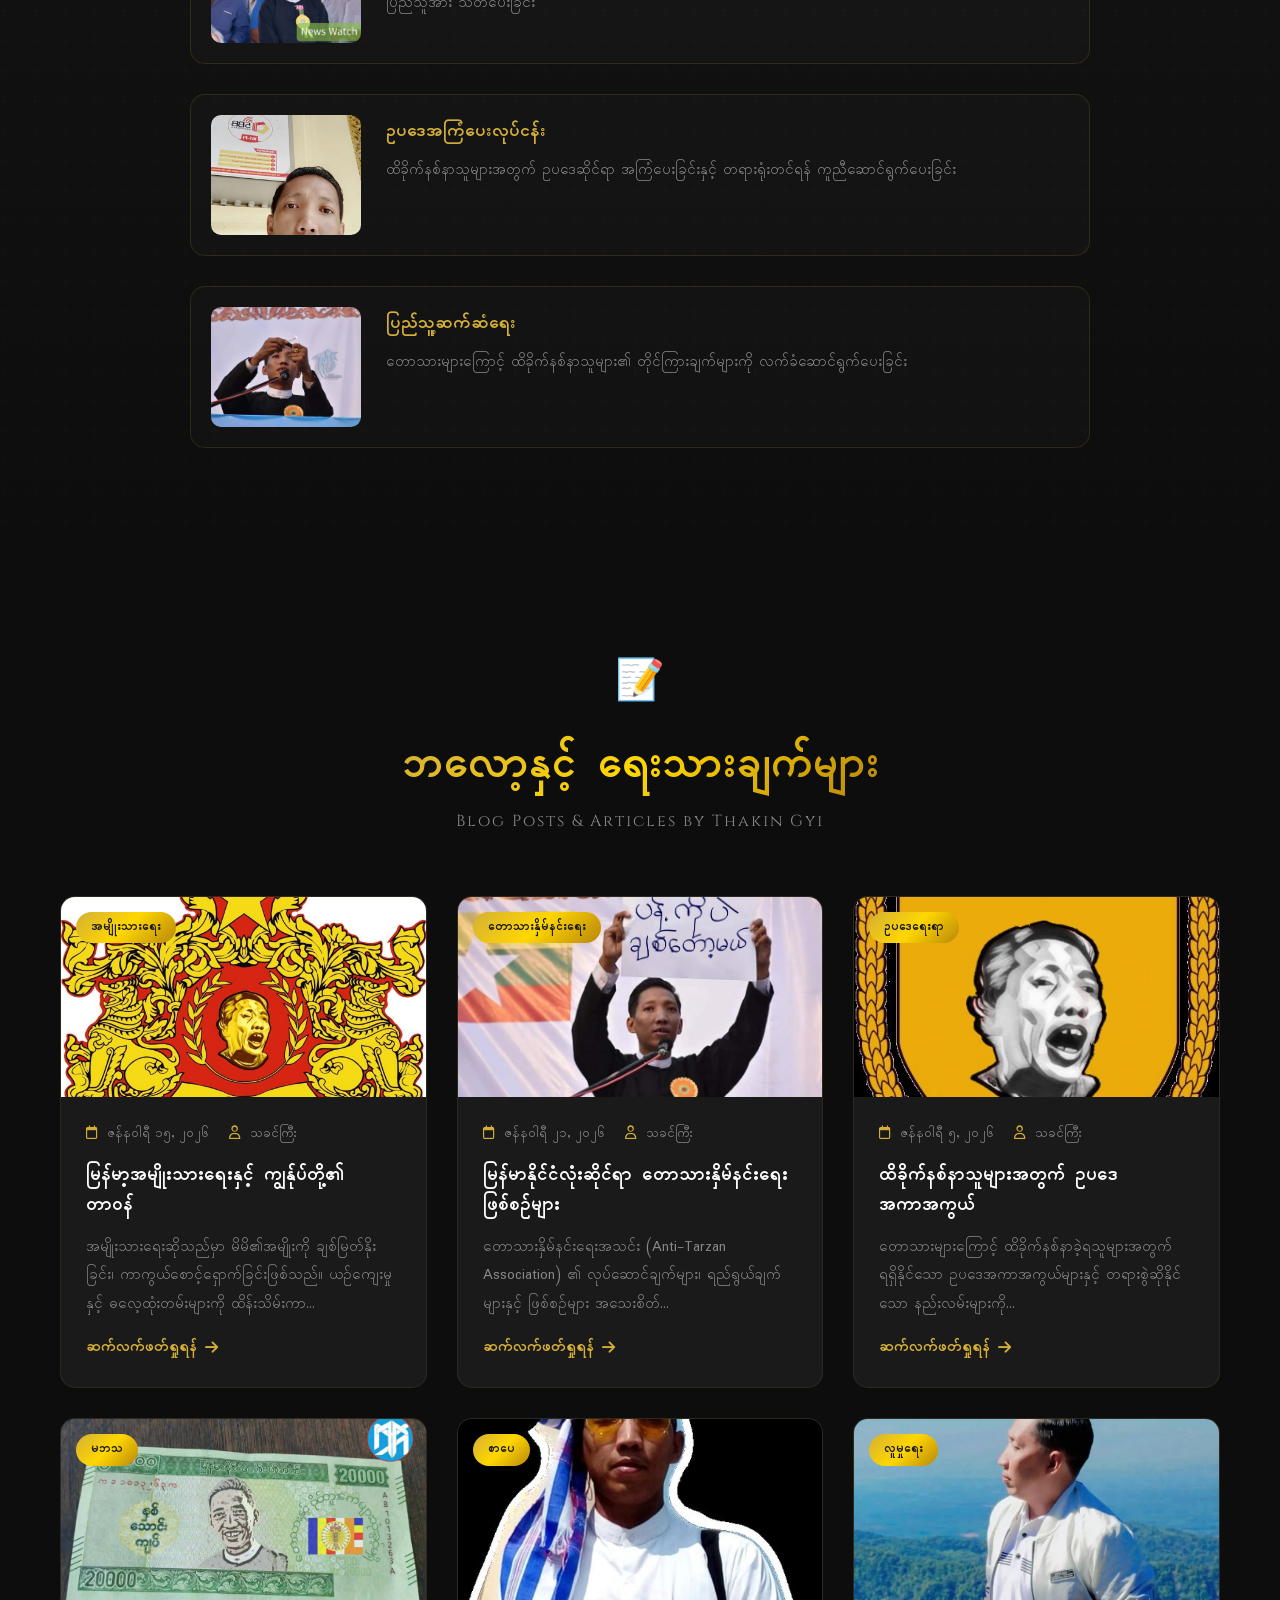
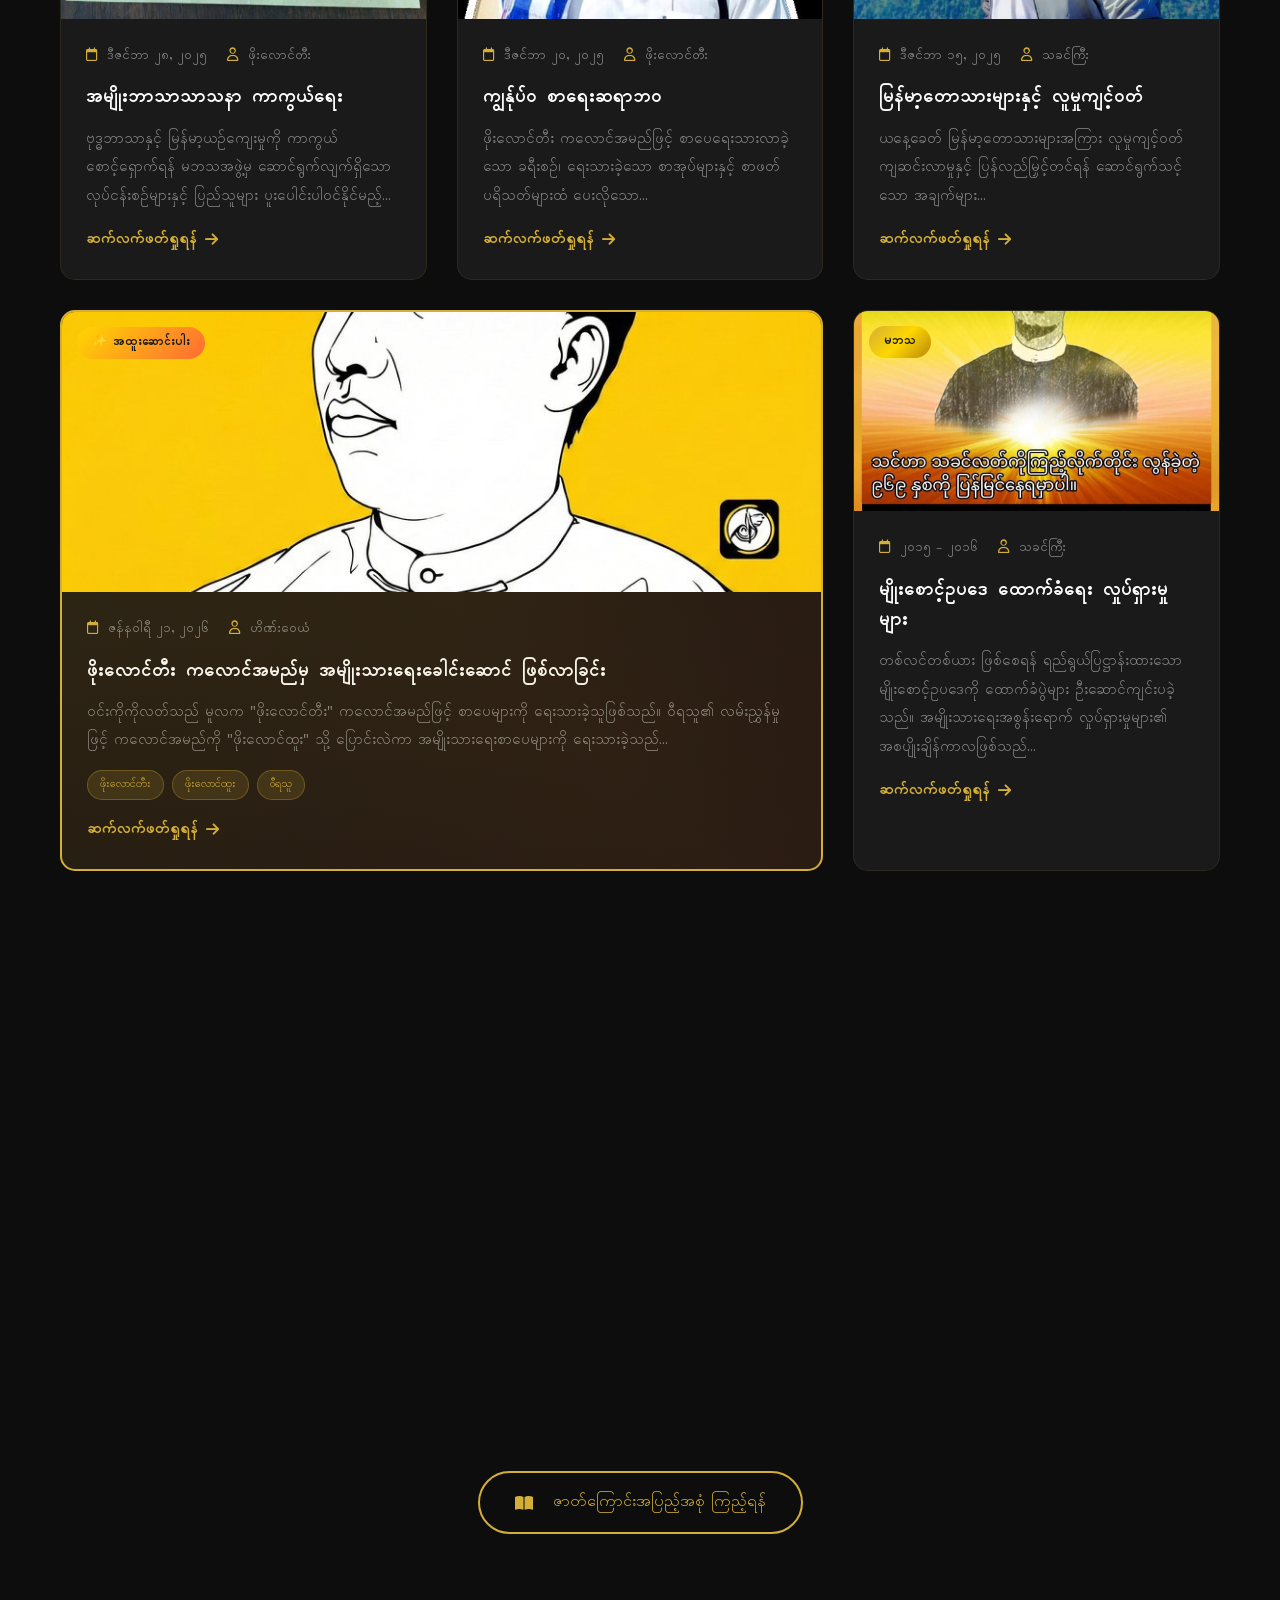
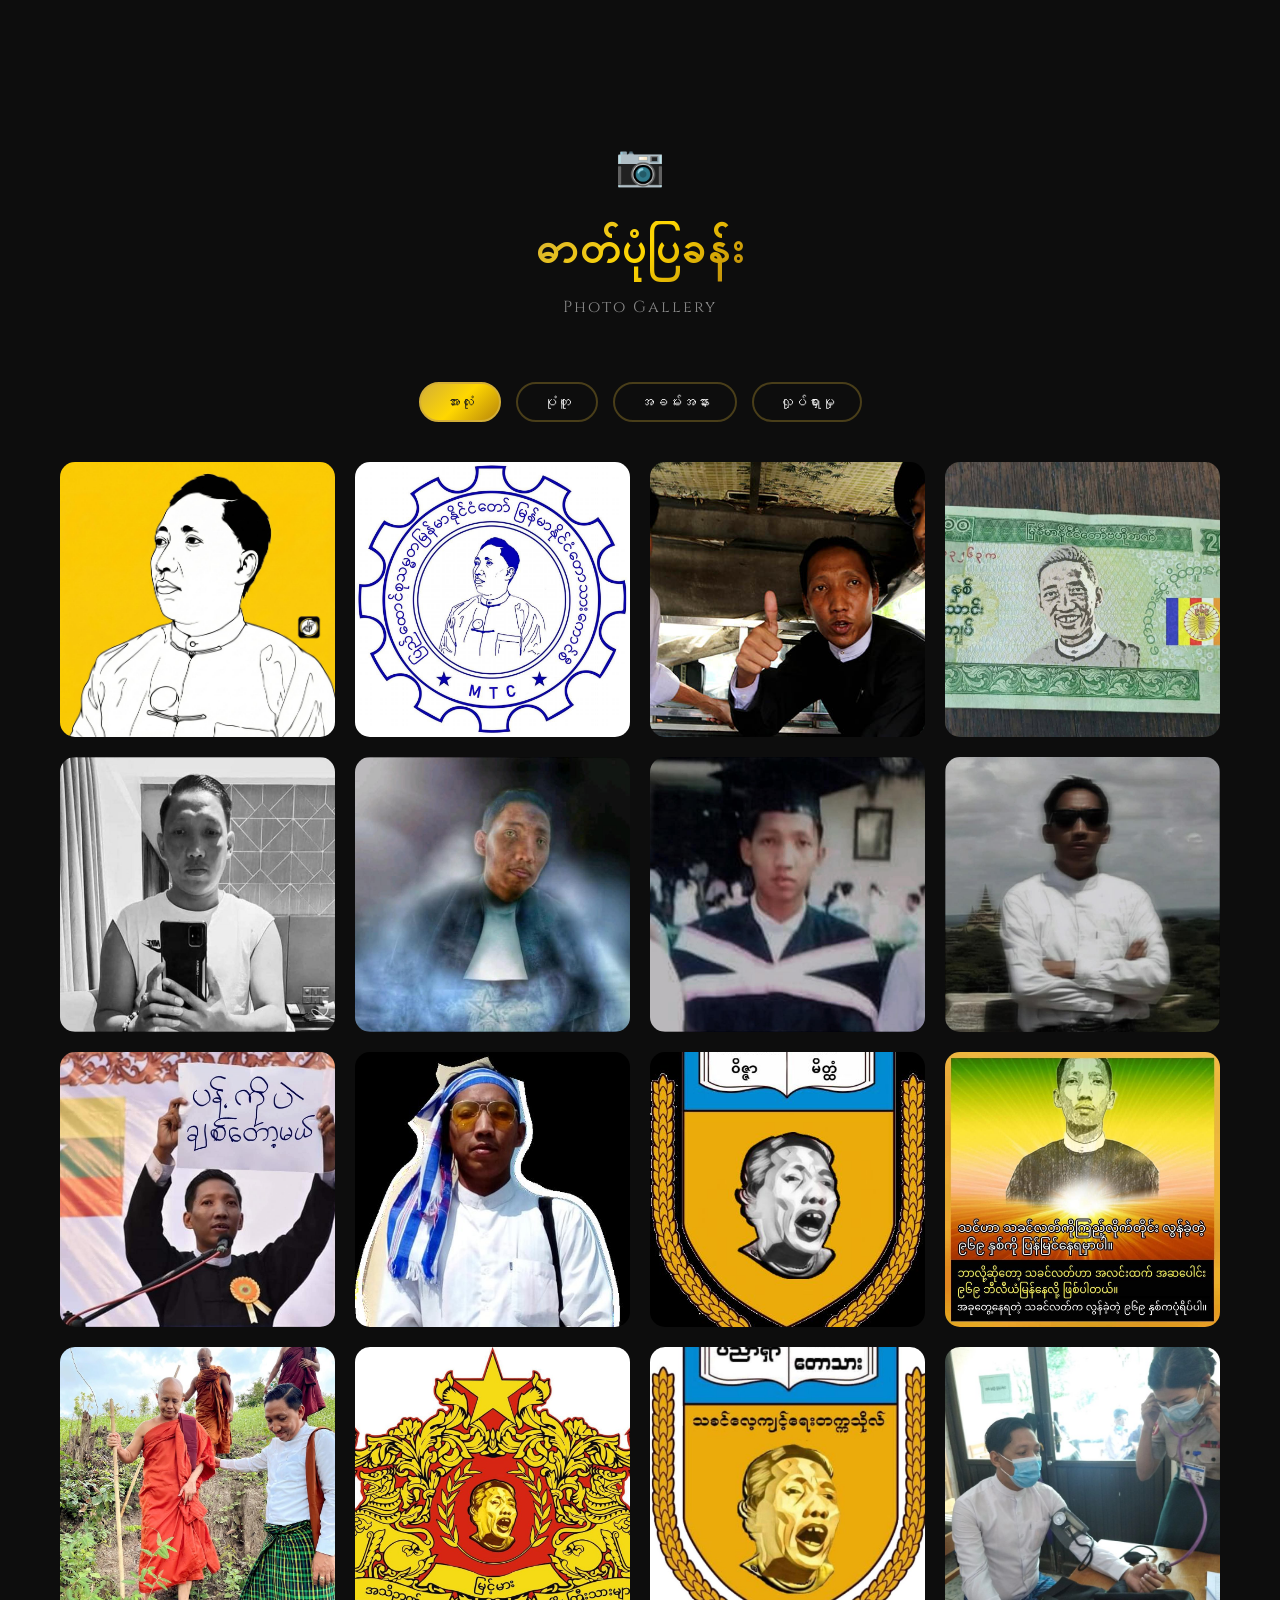
==== commit 88d09fd3: "Add README.md and fix blog links with 4 new blog post pages" ====
--- a/index.html
+++ b/index.html
@@ -462,7 +462,7 @@
                         </div>
                         <h3>ထိခိုက်နစ်နာသူများအတွက် ဥပဒေအကာအကွယ်</h3>
                         <p>တောသားများကြောင့် ထိခိုက်နစ်နာခဲ့ရသူများအတွက် ရရှိနိုင်သော ဥပဒေအကာအကွယ်များနှင့် တရားစွဲဆိုနိုင်သော နည်းလမ်းများကို...</p>
-                        <a href="#" class="blog-link">ဆက်လက်ဖတ်ရှုရန် <i class="fas fa-arrow-right"></i></a>
+                        <a href="blog/legal-protection.html" class="blog-link">ဆက်လက်ဖတ်ရှုရန် <i class="fas fa-arrow-right"></i></a>
                     </div>
                 </article>
                 <article class="blog-card" data-aos="fade-up" data-aos-delay="300">
@@ -477,7 +477,7 @@
                         </div>
                         <h3>အမျိုးဘာသာသာသနာ ကာကွယ်ရေး</h3>
                         <p>ဗုဒ္ဓဘာသာနှင့် မြန်မာ့ယဉ်ကျေးမှုကို ကာကွယ်စောင့်ရှောက်ရန် မဘသအဖွဲ့မှ ဆောင်ရွက်လျက်ရှိသော လုပ်ငန်းစဉ်များနှင့် ပြည်သူများ ပူးပေါင်းပါဝင်နိုင်မည့်...</p>
-                        <a href="#" class="blog-link">ဆက်လက်ဖတ်ရှုရန် <i class="fas fa-arrow-right"></i></a>
+                        <a href="blog/mabatha-protection.html" class="blog-link">ဆက်လက်ဖတ်ရှုရန် <i class="fas fa-arrow-right"></i></a>
                     </div>
                 </article>
                 <article class="blog-card" data-aos="fade-up" data-aos-delay="400">
@@ -492,7 +492,7 @@
                         </div>
                         <h3>ကျွန်ုပ်ဝ စာရေးဆရာဘဝ</h3>
                         <p>ဖိုးလောင်တီး ကလောင်အမည်ဖြင့် စာပေရေးသားလာခဲ့သော ခရီးစဥ်၊ ရေးသားခဲ့သော စာအုပ်များနှင့် စာဖတ်ပရိသတ်များထံ ပေးလိုသော...</p>
-                        <a href="#" class="blog-link">ဆက်လက်ဖတ်ရှုရန် <i class="fas fa-arrow-right"></i></a>
+                        <a href="blog/writer-journey.html" class="blog-link">ဆက်လက်ဖတ်ရှုရန် <i class="fas fa-arrow-right"></i></a>
                     </div>
                 </article>
                 <article class="blog-card" data-aos="fade-up" data-aos-delay="500">
@@ -505,9 +505,9 @@
                             <span><i class="far fa-calendar"></i> ဒီဇင်ဘာ ၁၅, ၂၀၂၅</span>
                             <span><i class="far fa-user"></i> သခင်ကြီး</span>
                         </div>
-                        <h3>မြန်မာလူငယ်များနှင့် လူမှုကျင့်ဝတ်</h3>
-                        <p>ယနေ့ခေတ် မြန်မာလူငယ်များအကြား လူမှုကျင့်ဝတ်ကျဆင်းလာမှုနှင့် ပြန်လည်မြှင့်တင်ရန် ဆောင်ရွက်သင့်သော အချက်များ...</p>
-                        <a href="#" class="blog-link">ဆက်လက်ဖတ်ရှုရန် <i class="fas fa-arrow-right"></i></a>
+                        <h3>မြန်မာ့တောသားများနှင့် လူမှုကျင့်ဝတ်</h3>
+                        <p>ယနေ့ခေတ် မြန်မာ့တောသားများအကြား လူမှုကျင့်ဝတ်ကျဆင်းလာမှုနှင့် ပြန်လည်မြှင့်တင်ရန် ဆောင်ရွက်သင့်သော အချက်များ...</p>
+                        <a href="blog/tarzan-social-ethics.html" class="blog-link">ဆက်လက်ဖတ်ရှုရန် <i class="fas fa-arrow-right"></i></a>
                     </div>
                 </article>
                 <!-- New Featured Blog Post -->
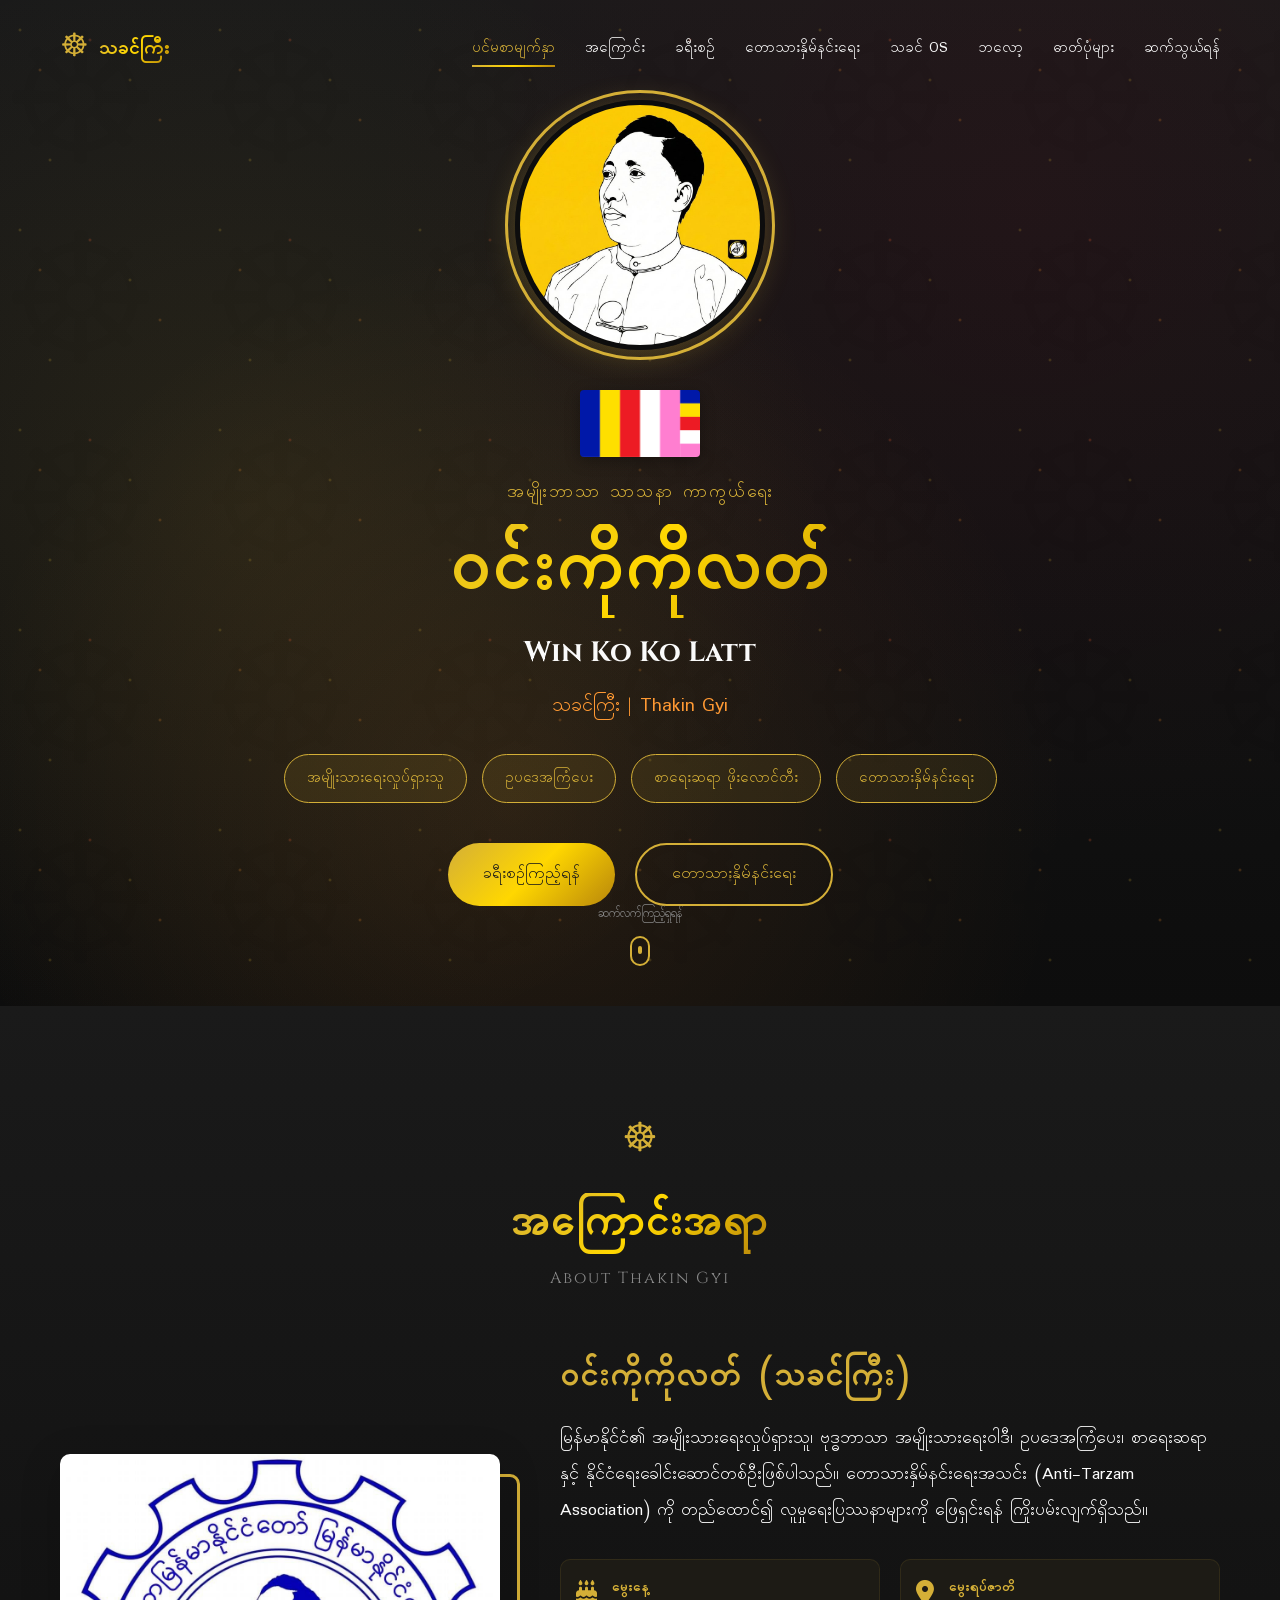
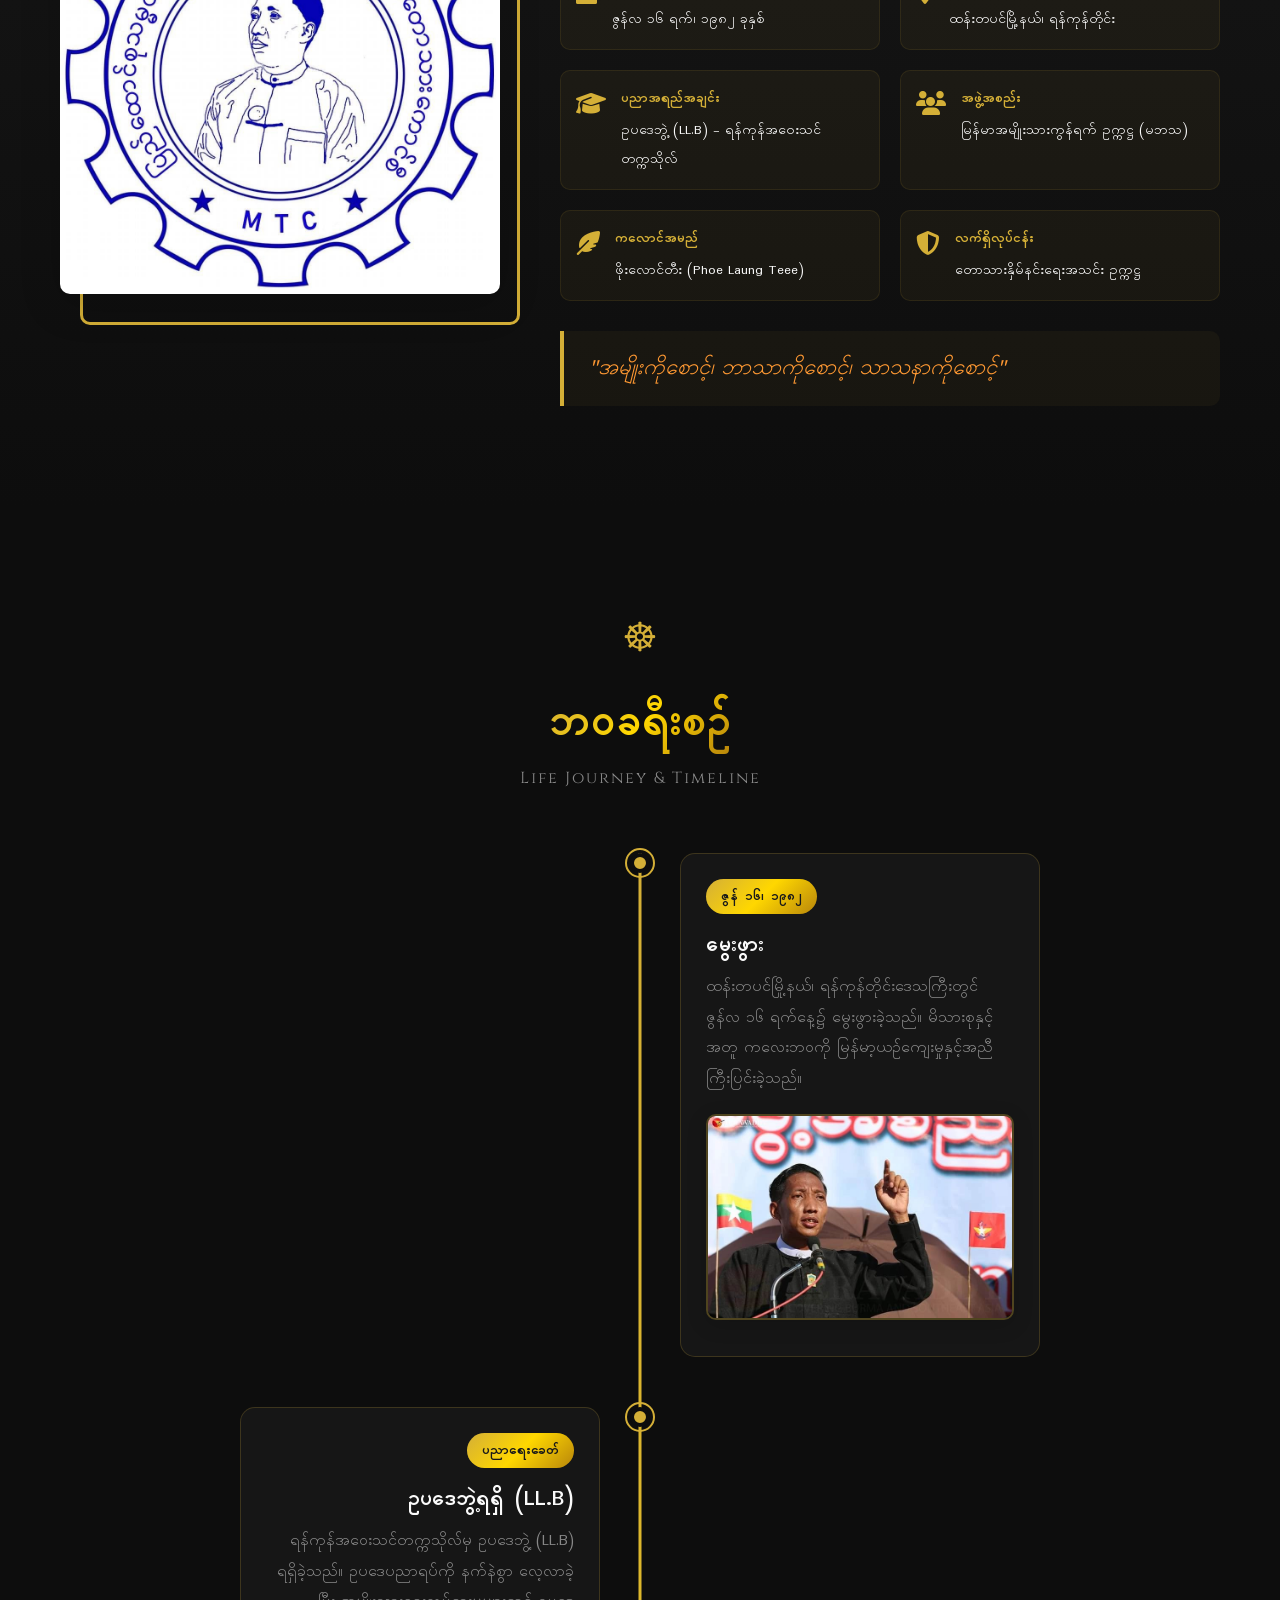
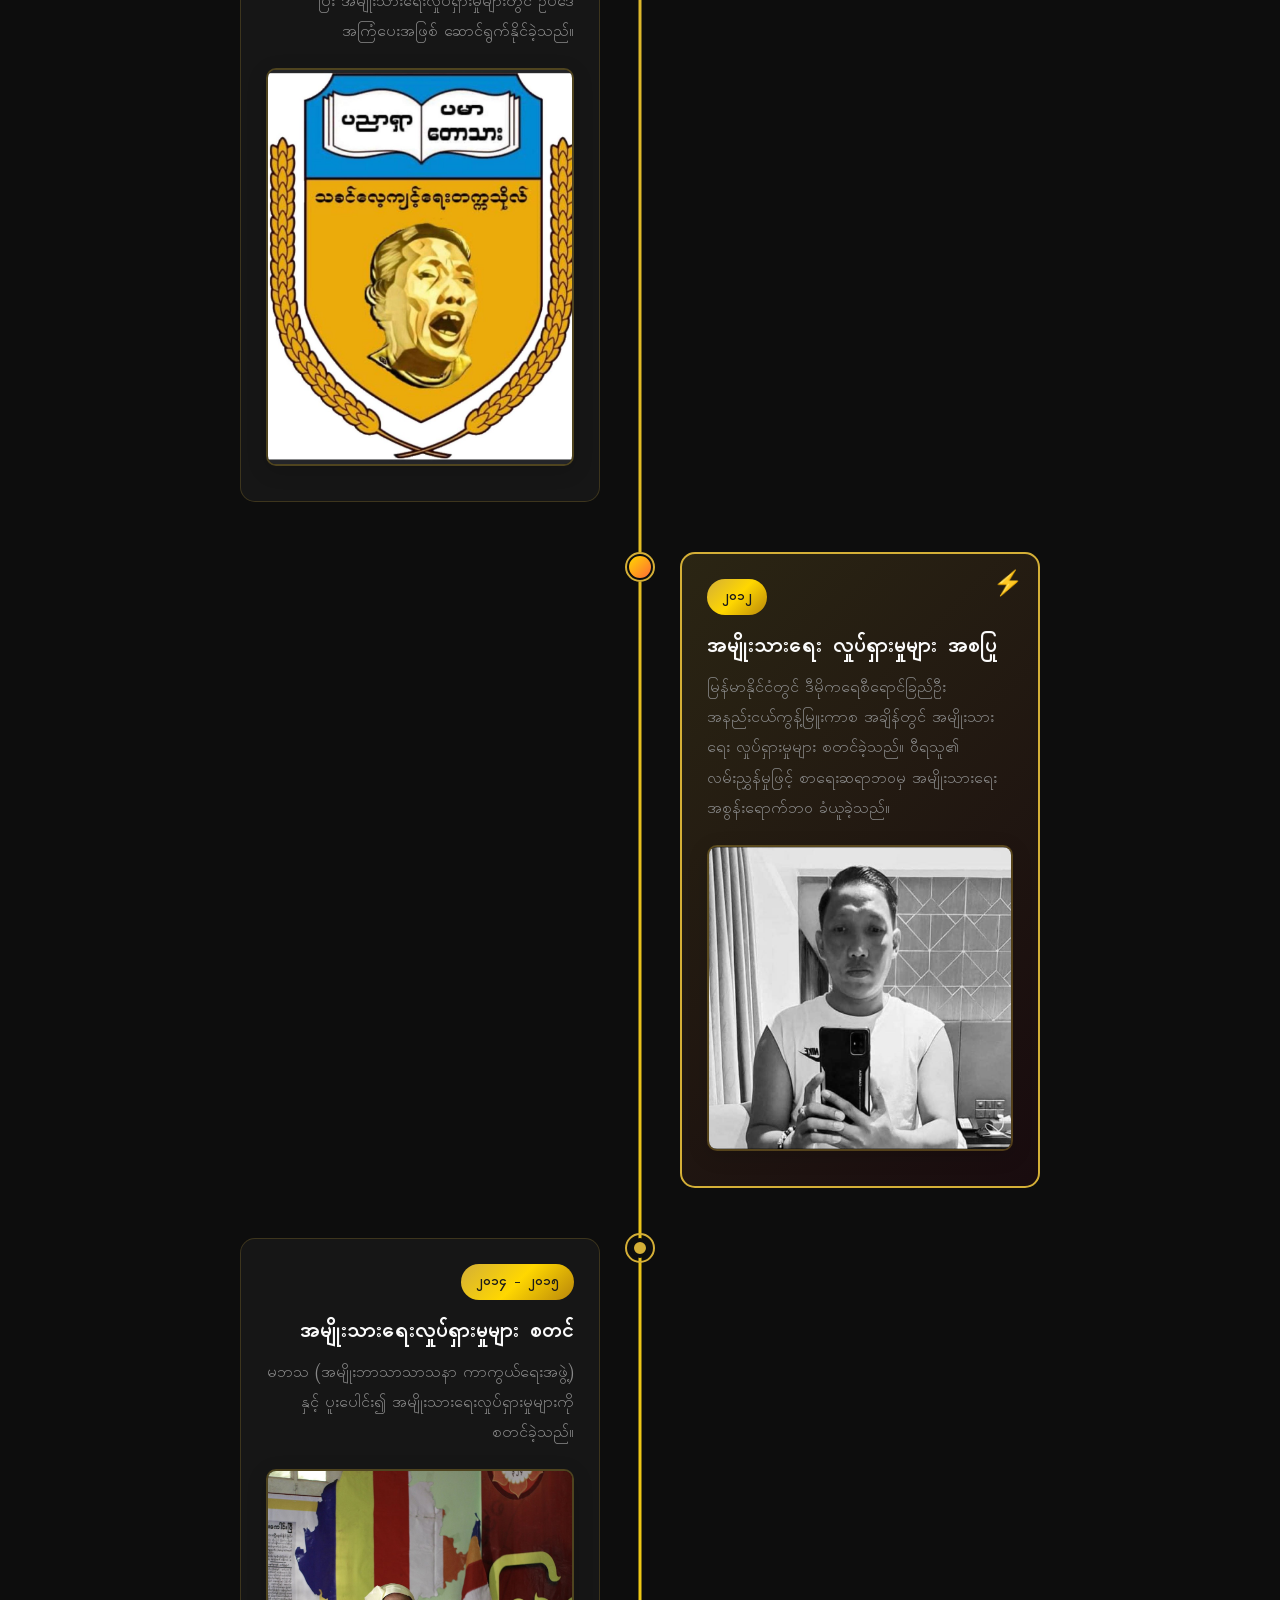
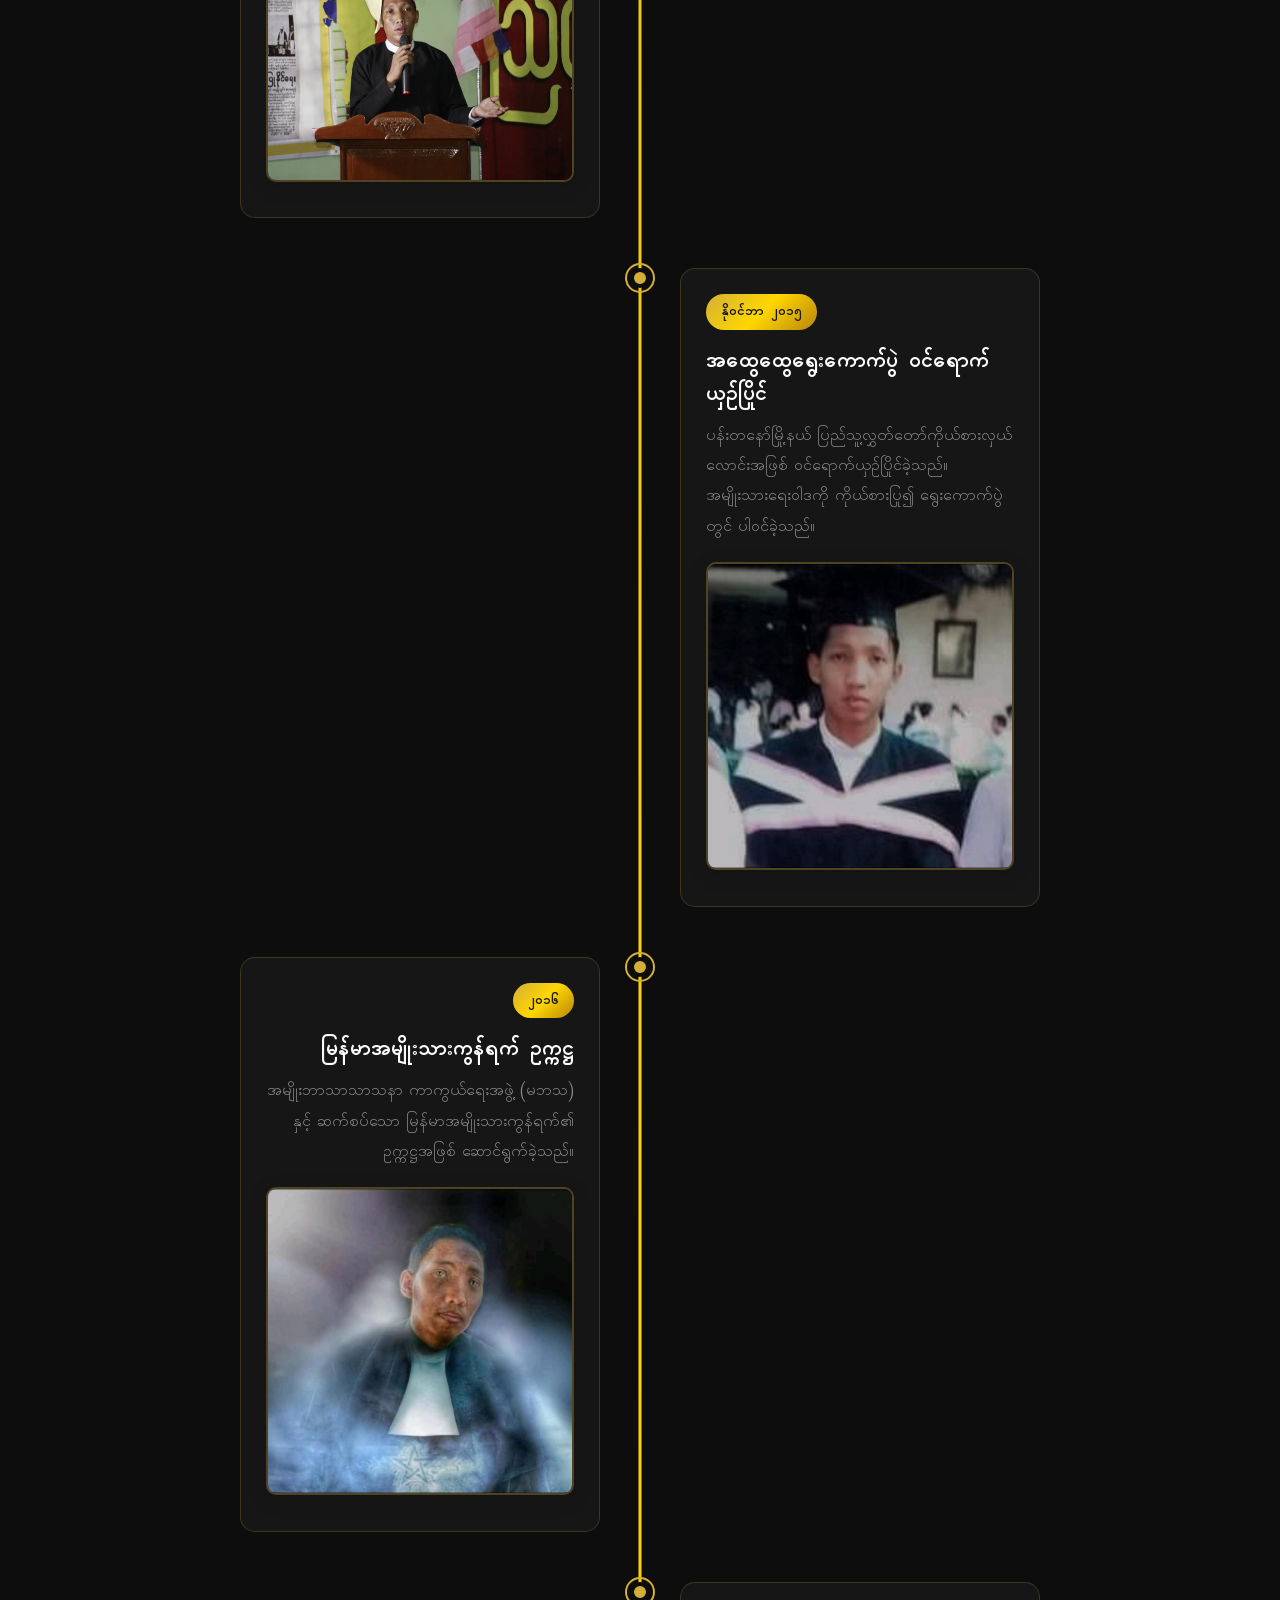
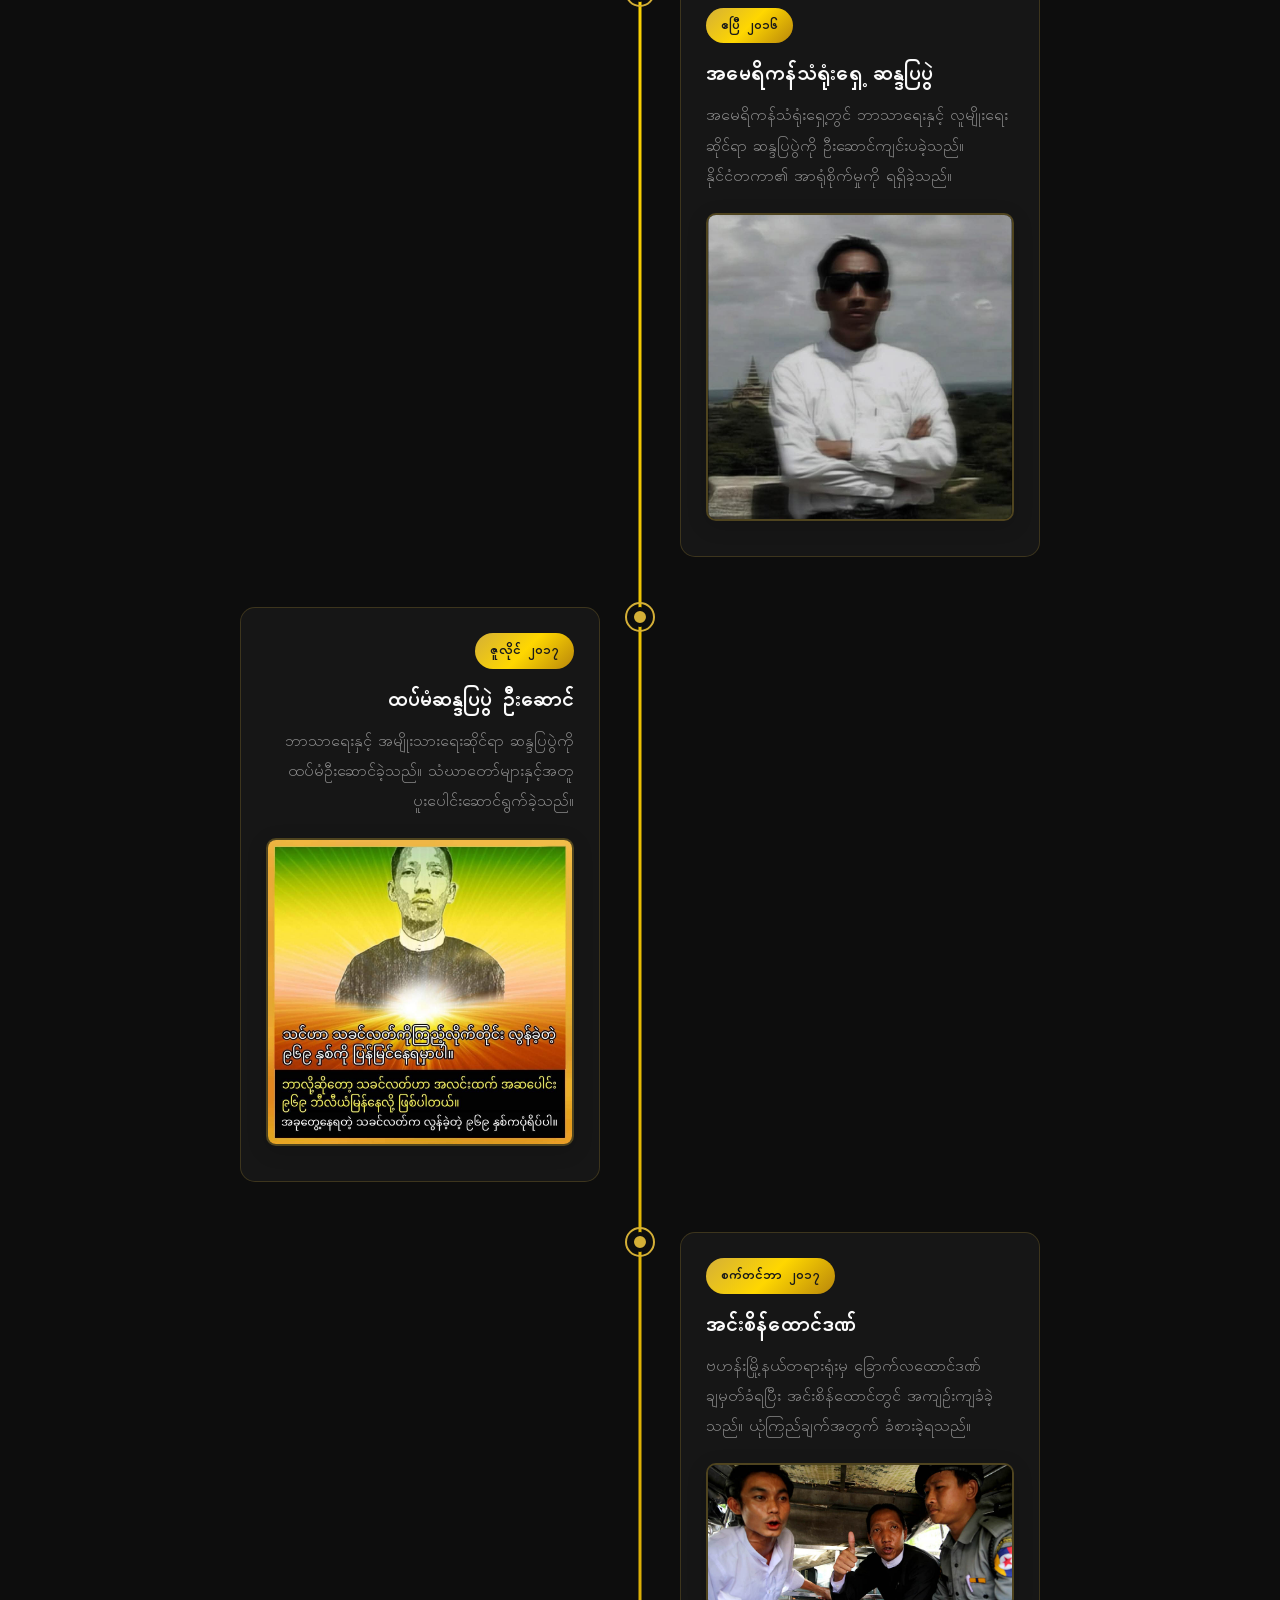
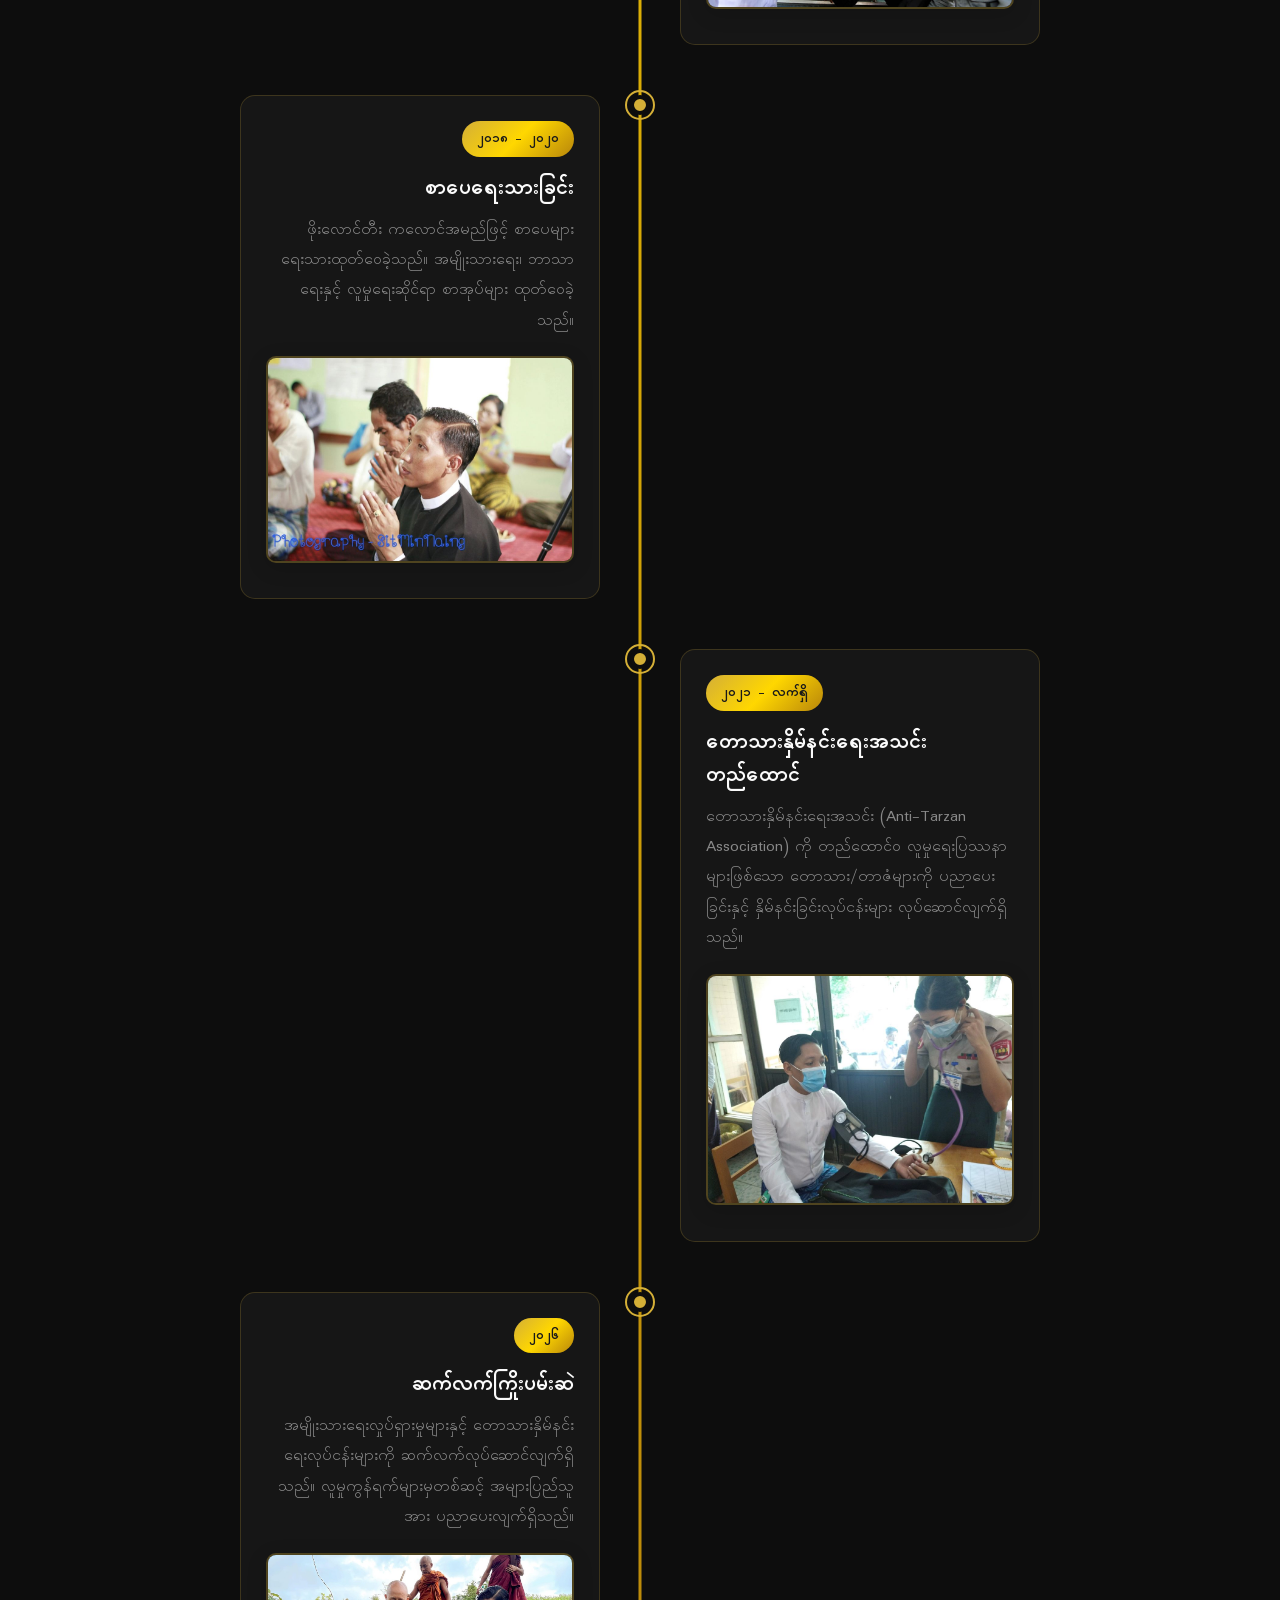
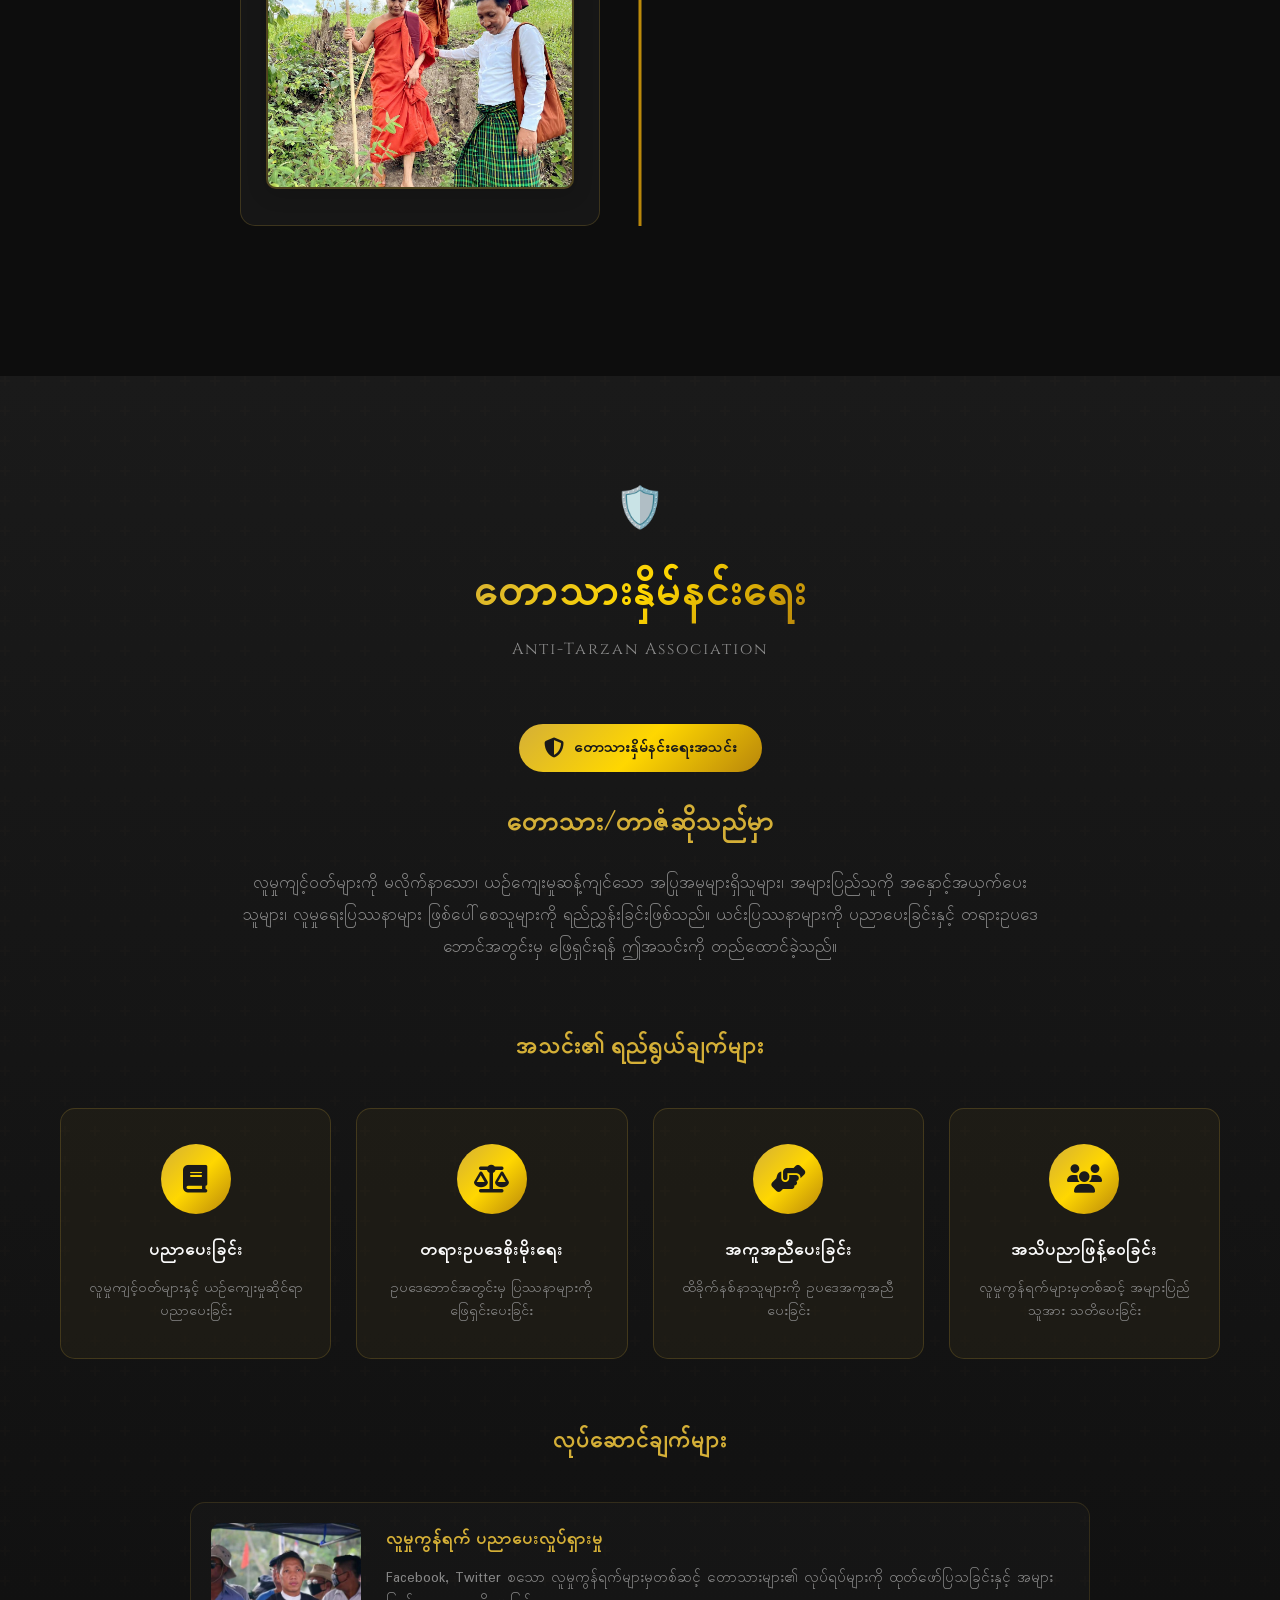
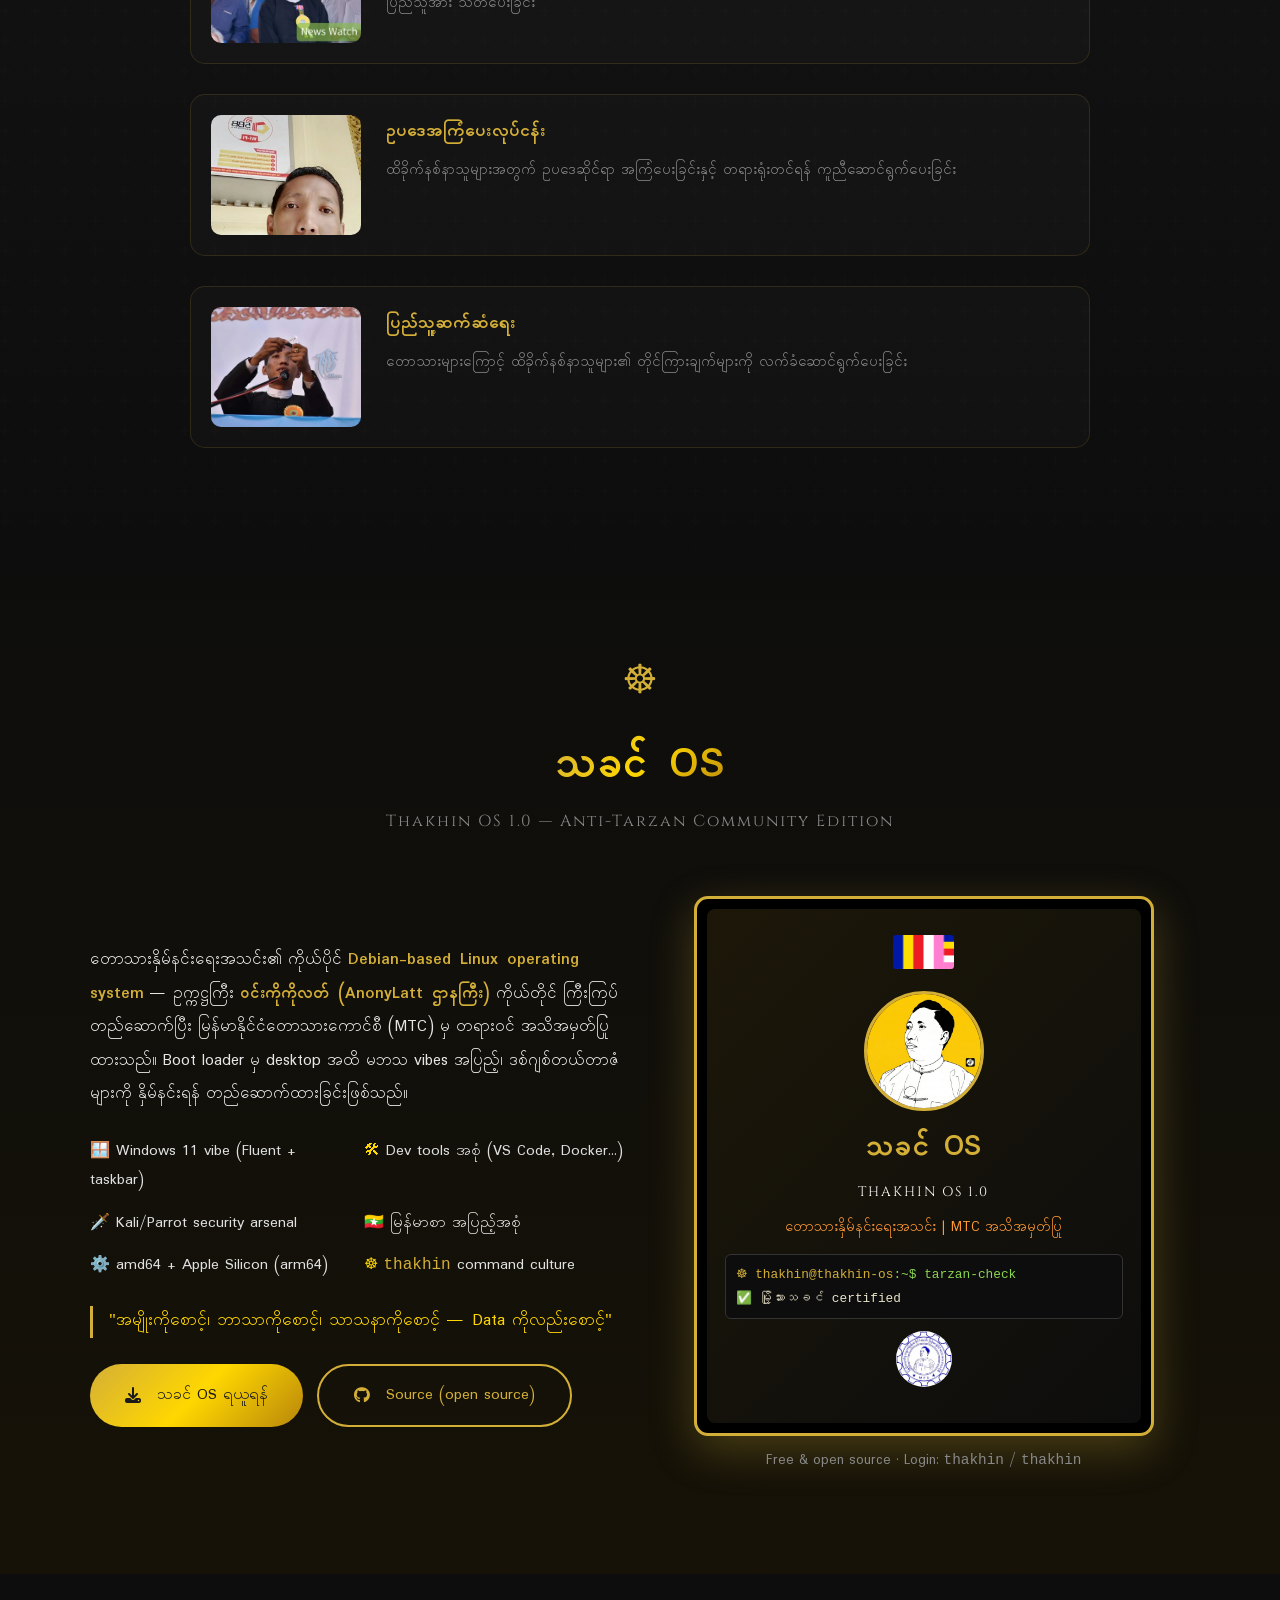
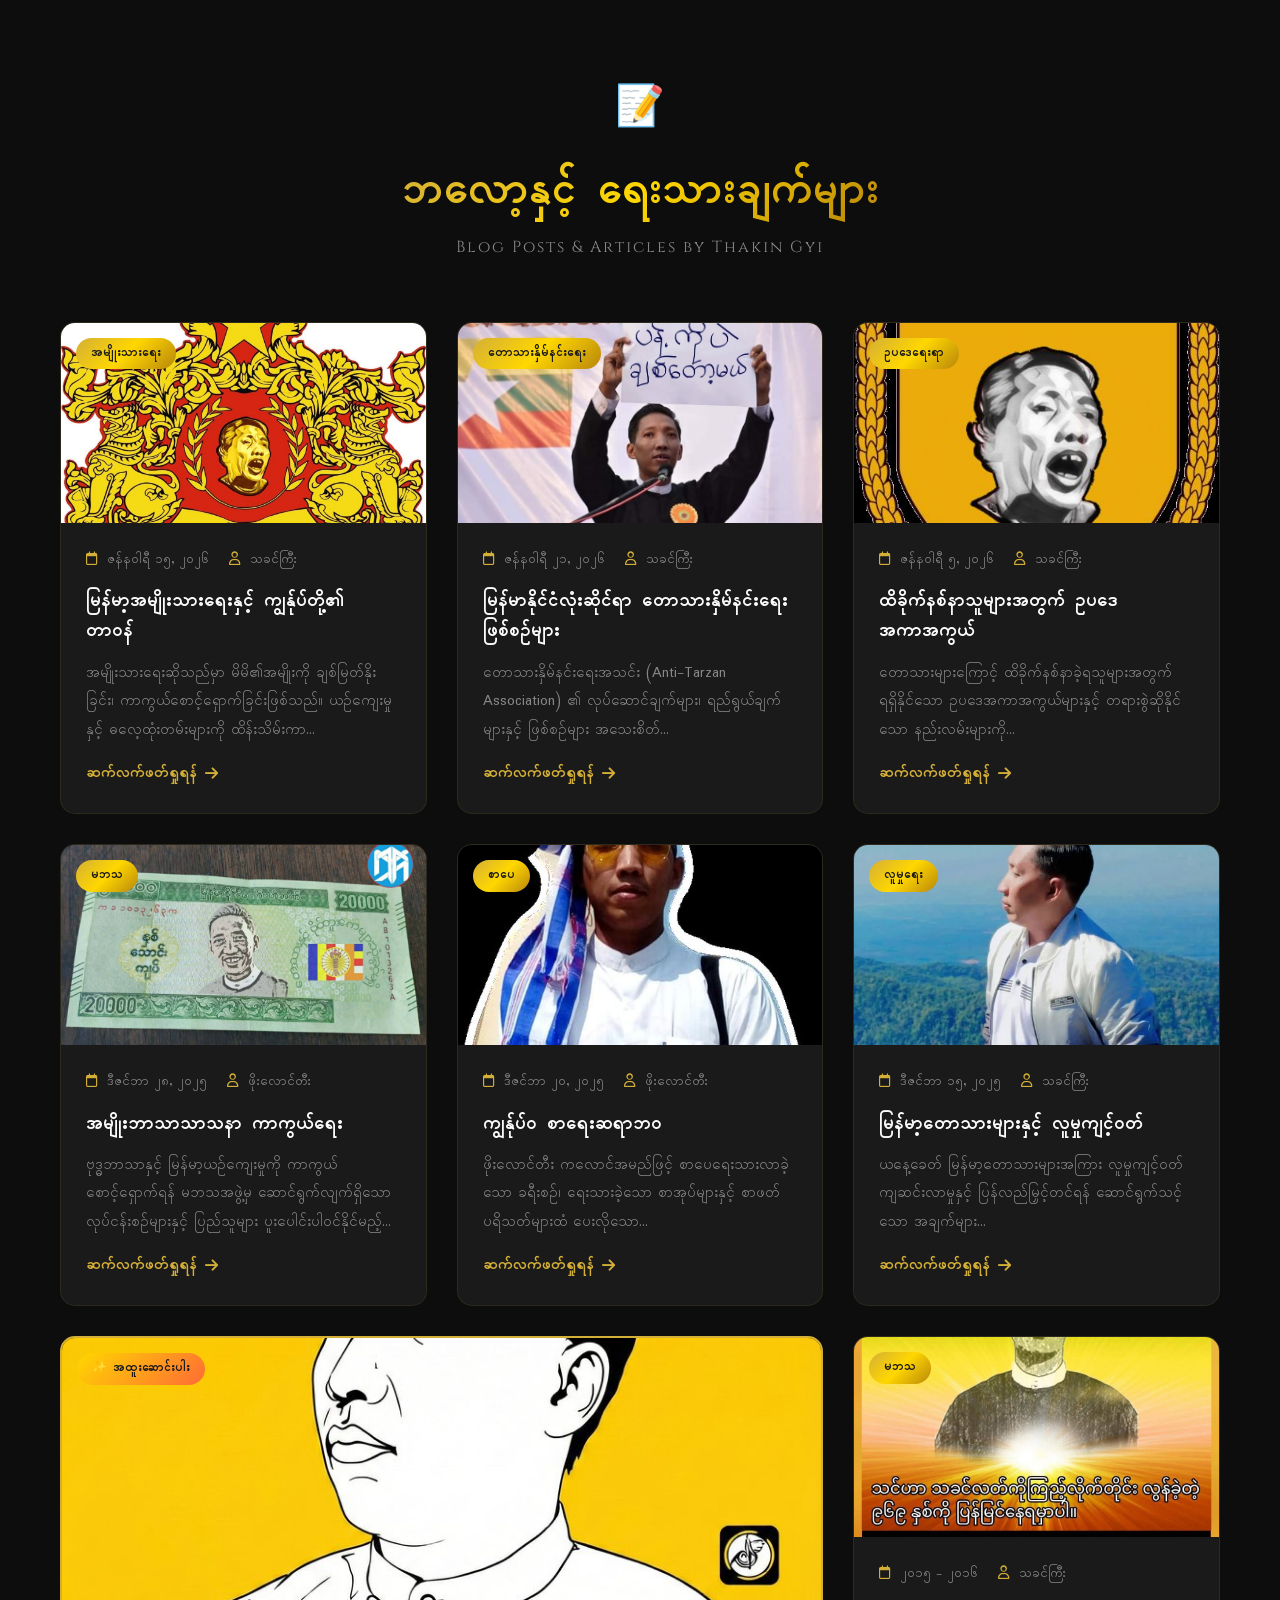
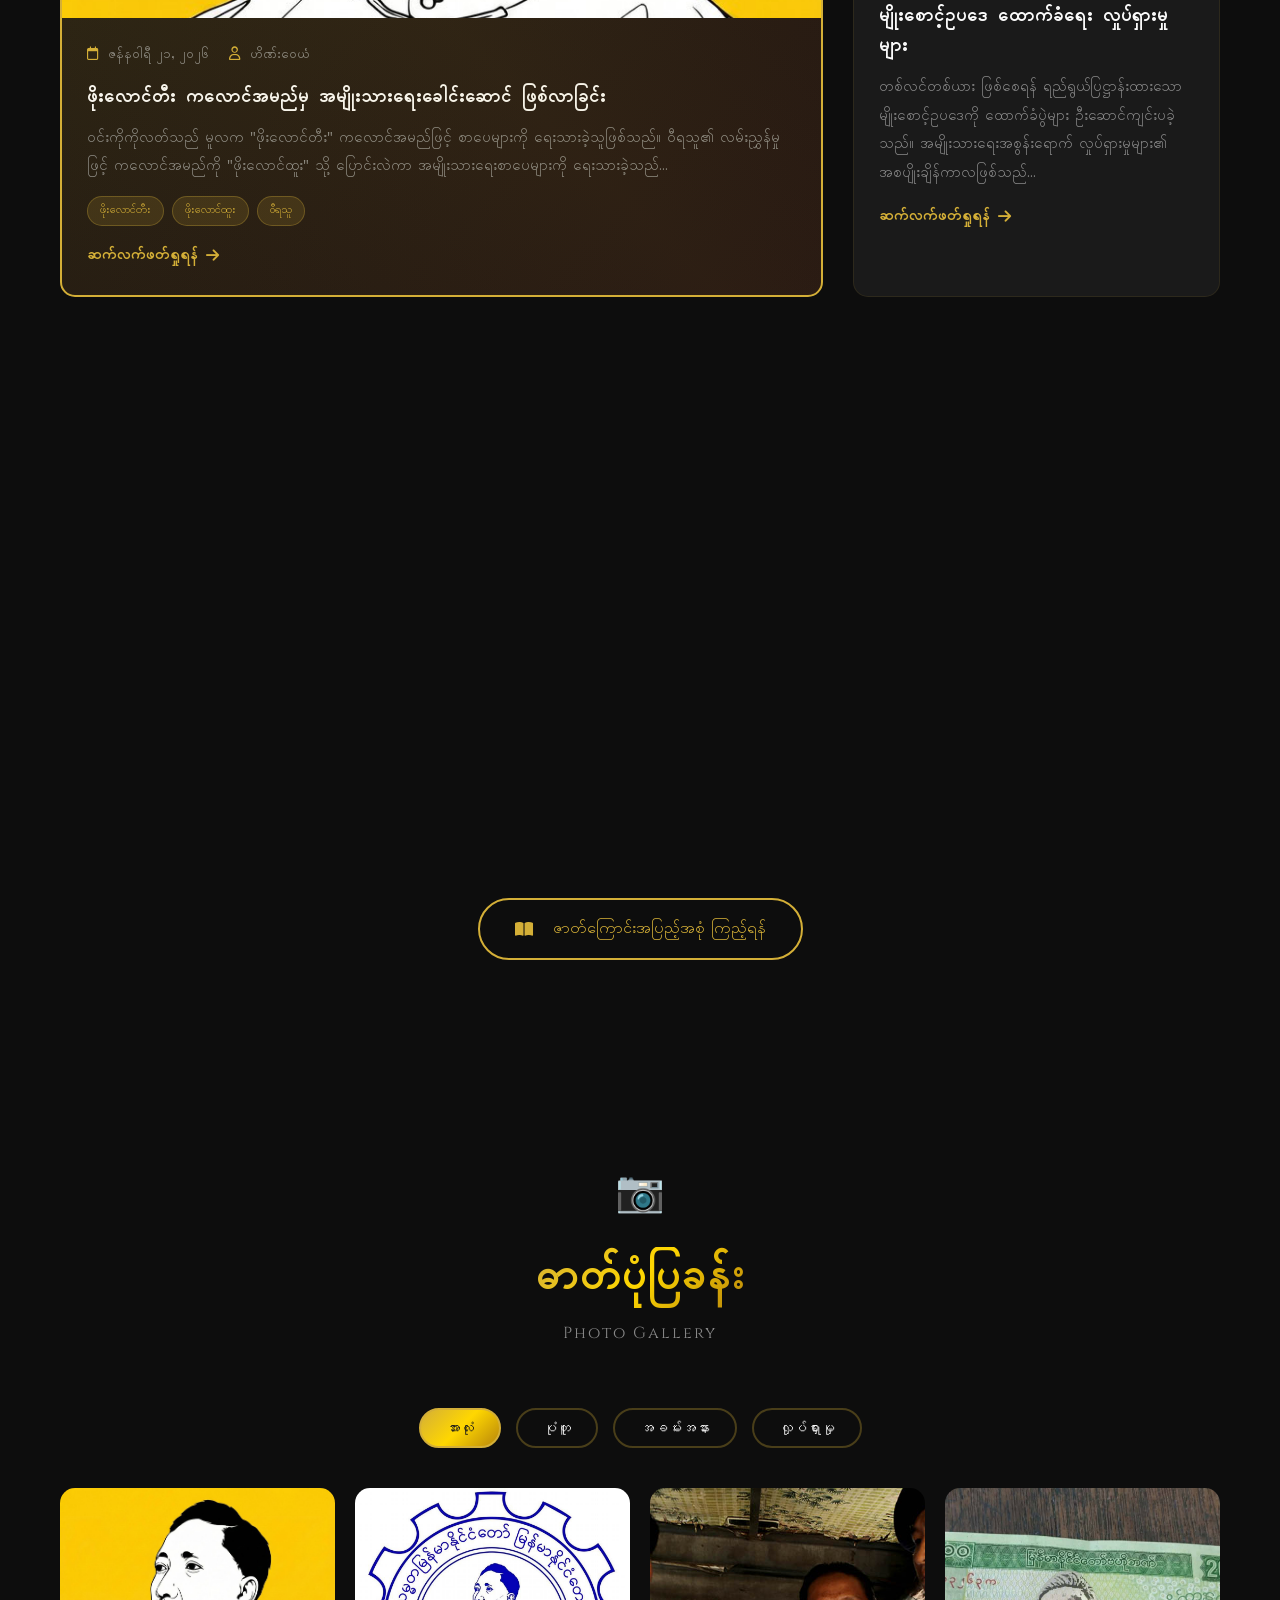
==== commit 139e753e: "Add Thakhin OS: home-page section + download page (with ISO downloads) - New 'သခင် OS' section on th" ====
--- a/index.html
+++ b/index.html
@@ -84,6 +84,7 @@
                 <a href="#about" class="nav-link">အကြောင်း</a>
                 <a href="#journey" class="nav-link">ခရီးစဉ်</a>
                 <a href="#antitarzan" class="nav-link">တောသားနှိမ်နင်းရေး</a>
+                <a href="#thakhinos" class="nav-link">သခင် OS</a>
                 <a href="#blog" class="nav-link">ဘလော့</a>
                 <a href="#gallery" class="nav-link">ဓာတ်ပုံများ</a>
                 <a href="#contact" class="nav-link">ဆက်သွယ်ရန်</a>
@@ -411,6 +412,67 @@
         </div>
     </section>
 
+    <!-- Thakhin OS Section -->
+    <section class="section" id="thakhinos" style="background:linear-gradient(180deg,#0d0d0d,#161207);">
+        <div class="container">
+            <div class="section-header" data-aos="fade-up">
+                <span class="section-icon">☸</span>
+                <h2 class="section-title">သခင် OS</h2>
+                <p class="section-subtitle">Thakhin OS 1.0 — Anti-Tarzan Community Edition</p>
+            </div>
+
+            <div style="display:grid;grid-template-columns:repeat(auto-fit,minmax(320px,1fr));gap:34px;align-items:center;max-width:1100px;margin:0 auto;">
+                <!-- Left: pitch + features -->
+                <div data-aos="fade-right" style="font-family:'Padauk',sans-serif;">
+                    <p style="color:#e6e6e6;line-height:2;font-size:1.05rem;">
+                        တောသားနှိမ်နင်းရေးအသင်း၏ ကိုယ်ပိုင် <b style="color:#D4AF37;">Debian-based Linux operating system</b> —
+                        ဥက္ကဋ္ဌကြီး <b style="color:#D4AF37;">ဝင်းကိုကိုလတ် (AnonyLatt ဌာနကြီး)</b> ကိုယ်တိုင် ကြီးကြပ်တည်ဆောက်ပြီး
+                        မြန်မာနိုင်ငံတောသားကောင်စီ (MTC) မှ တရားဝင် အသိအမှတ်ပြုထားသည်။ Boot loader မှ desktop အထိ
+                        မဘသ vibes အပြည့်၊ ဒစ်ဂျစ်တယ်တာဇံများကို နှိမ်နင်းရန် တည်ဆောက်ထားခြင်းဖြစ်သည်။
+                    </p>
+                    <div style="display:grid;grid-template-columns:1fr 1fr;gap:14px;margin:26px 0;">
+                        <div style="color:#e0e0e0;"><span style="color:#FFD700;">🪟</span> Windows 11 vibe (Fluent + taskbar)</div>
+                        <div style="color:#e0e0e0;"><span style="color:#FFD700;">🛠</span> Dev tools အစုံ (VS Code, Docker…)</div>
+                        <div style="color:#e0e0e0;"><span style="color:#FFD700;">🗡️</span> Kali/Parrot security arsenal</div>
+                        <div style="color:#e0e0e0;"><span style="color:#FFD700;">🇲🇲</span> မြန်မာစာ အပြည့်အစုံ</div>
+                        <div style="color:#e0e0e0;"><span style="color:#FFD700;">⚙️</span> amd64 + Apple Silicon (arm64)</div>
+                        <div style="color:#e0e0e0;"><span style="color:#FFD700;">☸</span> <code style="color:#D4AF37;">thakhin</code> command culture</div>
+                    </div>
+                    <blockquote style="border-left:3px solid #D4AF37;padding-left:16px;color:#FFD700;font-size:1.1rem;margin:0 0 26px;">
+                        "အမျိုးကိုစောင့်၊ ဘာသာကိုစောင့်၊ သာသနာကိုစောင့် — Data ကိုလည်းစောင့်"
+                    </blockquote>
+                    <div style="display:flex;flex-wrap:wrap;gap:14px;">
+                        <a href="downloads/thakhin-os-community-edition/index.html" class="btn btn-primary">
+                            <i class="fas fa-download"></i> <span>&nbsp;သခင် OS ရယူရန်</span>
+                        </a>
+                        <a href="https://github.com/winkokolatt/thakhin-os" target="_blank" rel="noopener" class="btn btn-secondary">
+                            <i class="fab fa-github"></i> <span>&nbsp;Source (open source)</span>
+                        </a>
+                    </div>
+                </div>
+
+                <!-- Right: branded "screen" mockup -->
+                <div data-aos="fade-left" style="text-align:center;">
+                    <div style="background:#000;border:3px solid #D4AF37;border-radius:14px;padding:10px;box-shadow:0 14px 44px rgba(212,175,55,.28);max-width:460px;margin:0 auto;">
+                        <div style="background:linear-gradient(135deg,#1c1708,#0d0d0d);border-radius:8px;padding:26px 18px;">
+                            <img src="images/flag-image.png" alt="Buddhist flag" style="height:34px;border-radius:3px;margin-bottom:12px;">
+                            <img src="images/webprofilepicture-optimized.jpg" alt="Win Ko Ko Latt" style="width:120px;height:120px;border-radius:50%;border:3px solid #D4AF37;display:block;margin:0 auto 10px;">
+                            <div style="font-family:'Padauk',sans-serif;color:#D4AF37;font-size:1.9rem;font-weight:700;">သခင် OS</div>
+                            <div style="font-family:'Cinzel',serif;color:#FAFAFA;letter-spacing:2px;font-size:.85rem;margin:4px 0 10px;">THAKHIN OS 1.0</div>
+                            <div style="font-family:'Padauk',sans-serif;color:#FF9933;font-size:.9rem;">တောသားနှိမ်နင်းရေးအသင်း | MTC အသိအမှတ်ပြု</div>
+                            <div style="margin-top:14px;background:#0d0d0d;border:1px solid #333;border-radius:6px;padding:8px 10px;text-align:left;font-family:monospace;color:#8bd450;font-size:.8rem;">
+                                <span style="color:#D4AF37;">☸ thakhin@thakhin-os</span>:~$ tarzan-check<br>
+                                <span style="color:#e9e2c8;">✅ မြို့သားသခင် certified</span>
+                            </div>
+                            <img src="images/mtc-profile.jpg" alt="MTC seal" style="width:56px;height:56px;border-radius:50%;background:#fff;margin-top:12px;">
+                        </div>
+                    </div>
+                    <p style="color:#888;font-family:'Padauk',sans-serif;margin-top:12px;font-size:.9rem;">Free &amp; open source · Login: <code>thakhin</code> / <code>thakhin</code></p>
+                </div>
+            </div>
+        </div>
+    </section>
+
     <!-- Blog Section -->
     <section class="section blog-section" id="blog">
         <div class="container">
